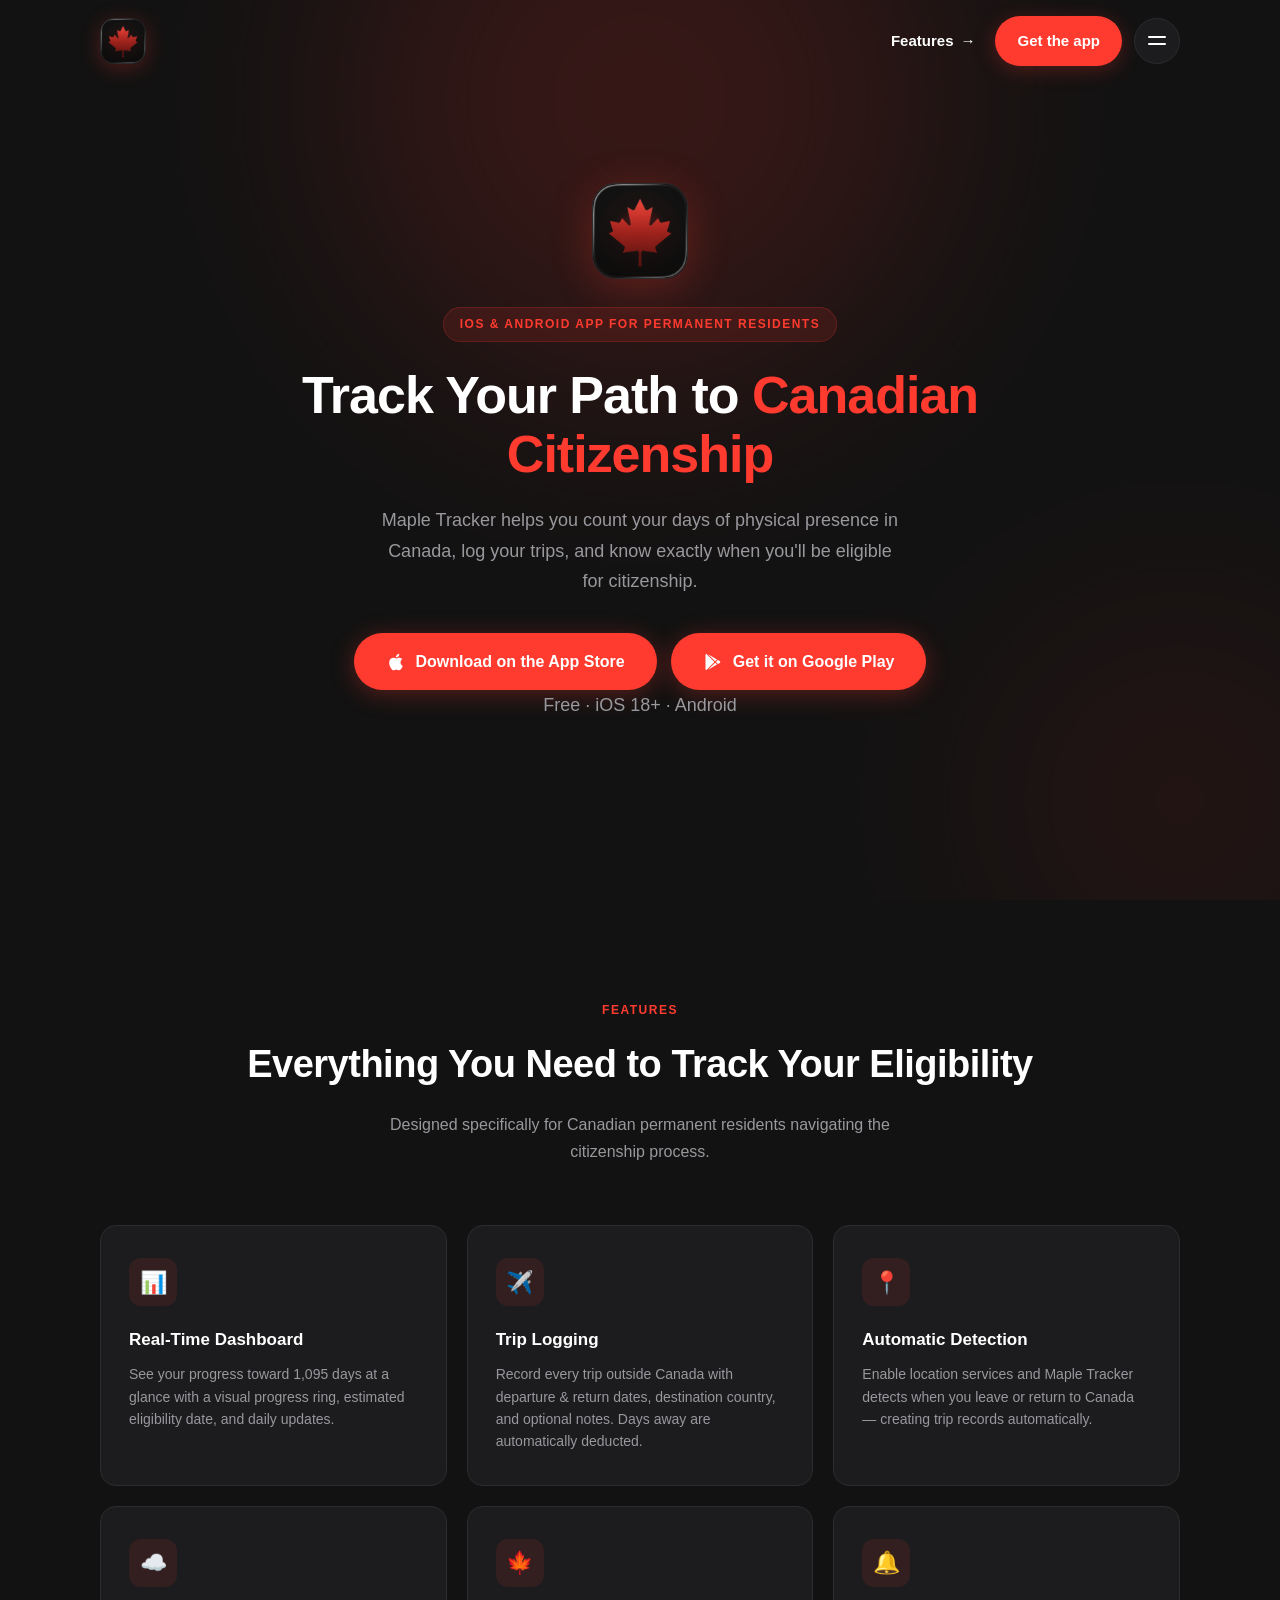
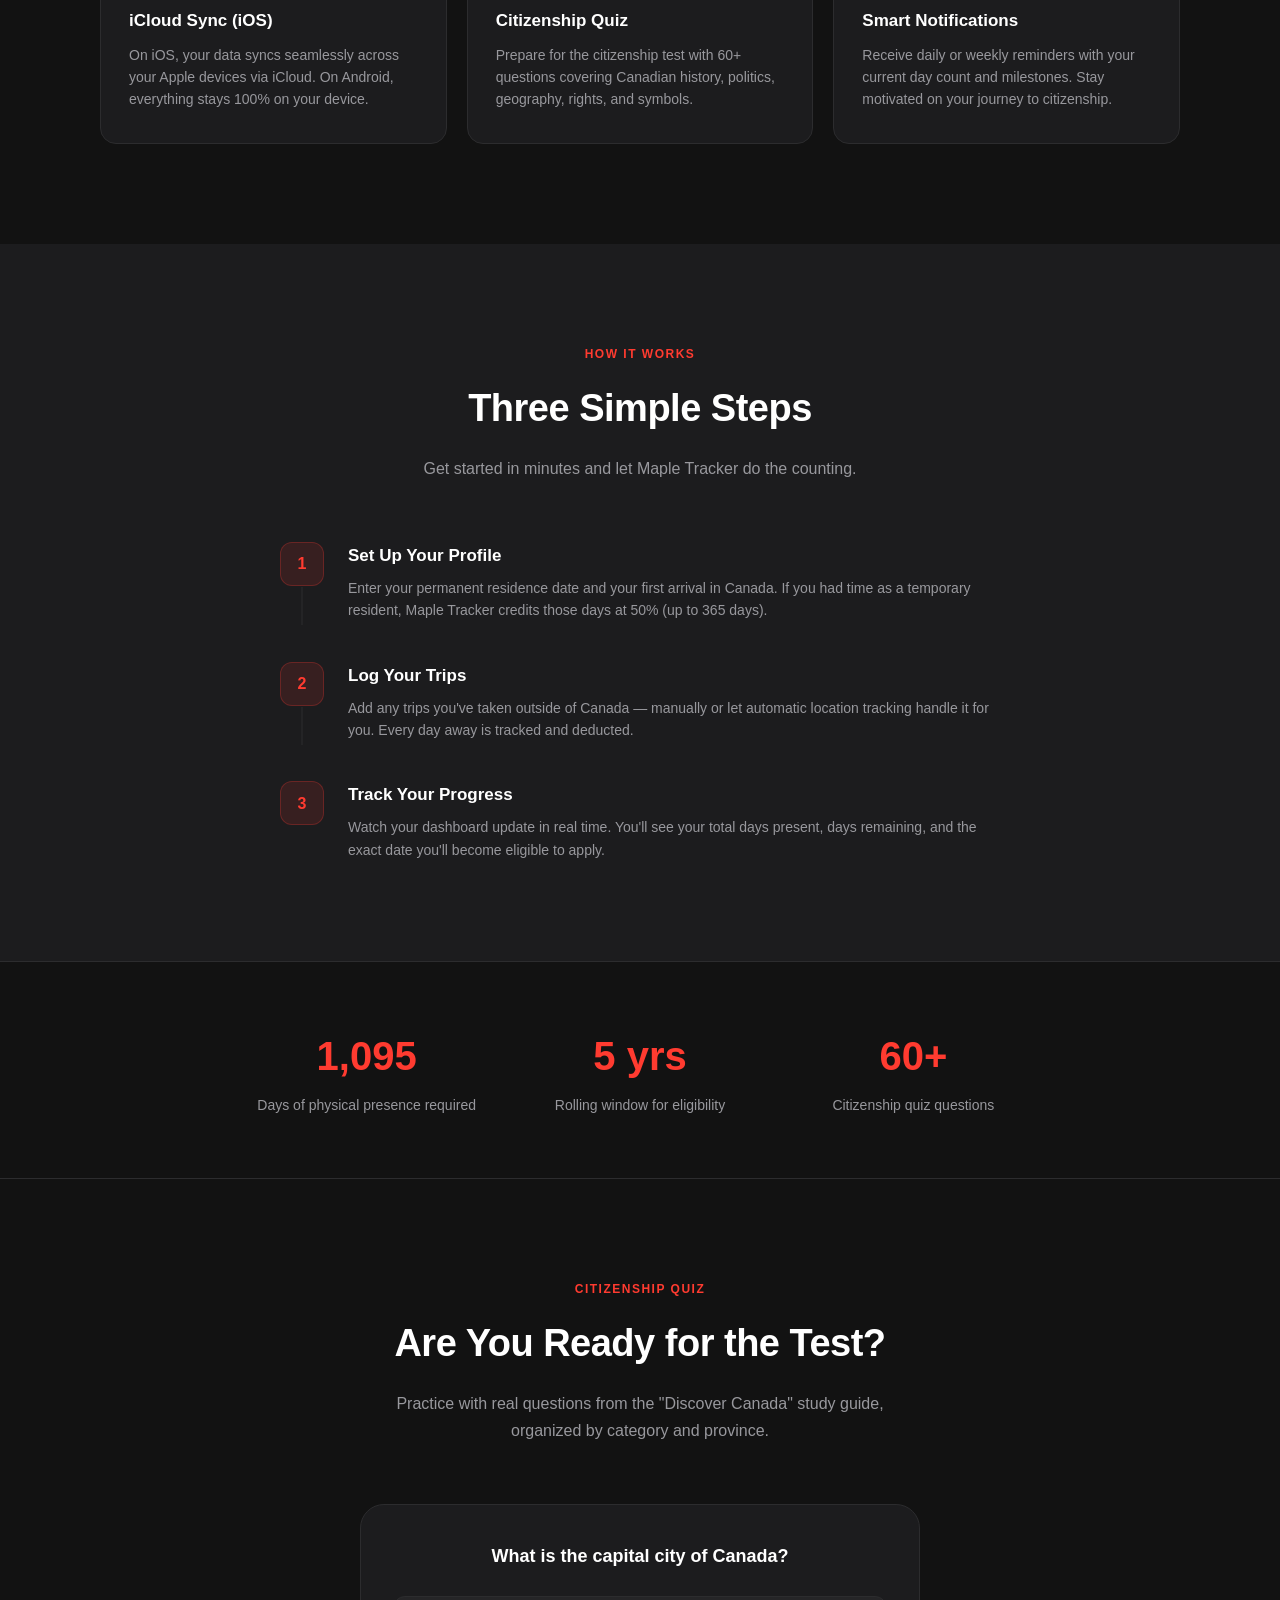
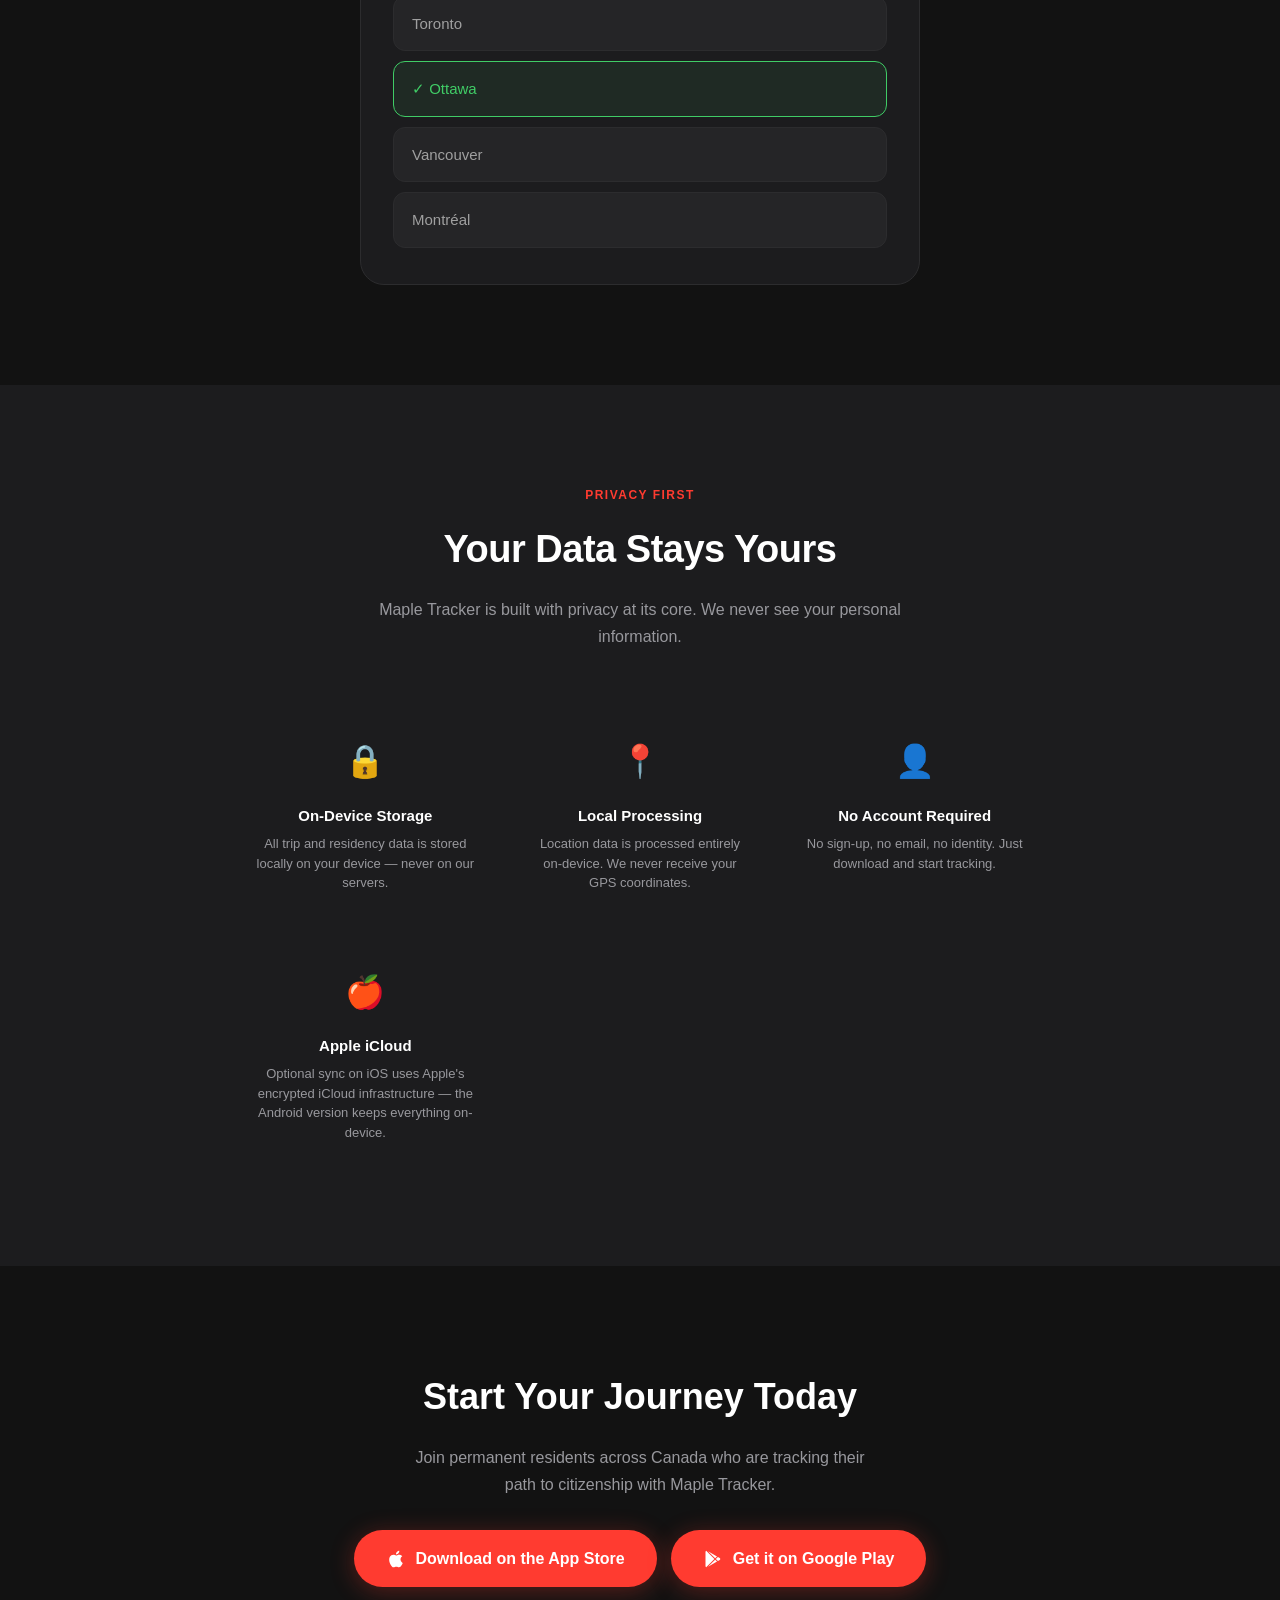
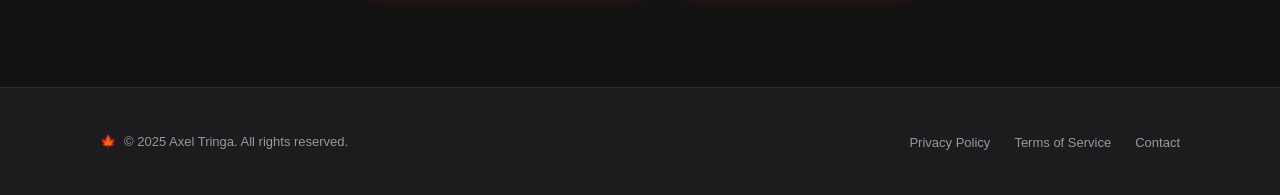
==== index.html @ ee1b305c "Use the real app icon as the site logo - app-icon.png: 512px copy of the iOS AppIcon (red gradient m" ====
<!DOCTYPE html>
<html lang="en">
<head>
    <meta charset="UTF-8">
    <meta name="viewport" content="width=device-width, initial-scale=1.0">
    <title>Maple Tracker – Track Your Path to Canadian Citizenship</title>
    <meta name="description" content="Maple Tracker helps permanent residents track their physical presence in Canada toward citizenship eligibility. Trip logging, day counting, and more. Available on iOS and Android.">
    <meta name="theme-color" content="#121212">
    <link rel="icon" type="image/png" href="app-icon.png">
    <link rel="apple-touch-icon" href="app-icon.png">
    <link rel="stylesheet" href="nav.css">
    <style>
        * { margin: 0; padding: 0; box-sizing: border-box; }

        html { scroll-behavior: smooth; }

        :root {
            --bg: #121212;
            --card: #1C1C1E;
            --border: #2C2C2E;
            --red: #FF3B30;
            --green: #40CC66;
            --text: #a0a0a0;
            --text-secondary: #98989D;
            --white: #ffffff;
            --radius-sm: 16px;
            --radius-md: 24px;
        }

        body {
            font-family: -apple-system, BlinkMacSystemFont, 'SF Pro Text', 'Helvetica Neue', sans-serif;
            background-color: var(--bg);
            color: var(--text);
            line-height: 1.7;
            overflow-x: hidden;
        }

        /* ── Hero ── */
        .hero {
            position: relative;
            min-height: 100vh;
            display: flex;
            align-items: center;
            justify-content: center;
            text-align: center;
            padding: 120px 24px 80px;
            overflow: hidden;
        }
        .hero-bg {
            position: absolute;
            inset: 0;
            z-index: 0;
        }
        .hero-bg .glow {
            position: absolute;
            border-radius: 50%;
            filter: blur(120px);
            opacity: .15;
        }
        .hero-bg .glow-1 {
            width: 600px; height: 600px;
            background: var(--red);
            top: -200px; left: 50%;
            transform: translateX(-50%);
        }
        .hero-bg .glow-2 {
            width: 400px; height: 400px;
            background: var(--red);
            bottom: -100px; right: -100px;
            opacity: .08;
        }
        .hero-content { position: relative; z-index: 1; max-width: 700px; }
        @keyframes heroIn {
            from { opacity: 0; transform: translateY(28px); }
            to { opacity: 1; transform: translateY(0); }
        }
        @keyframes heroFloat {
            0%, 100% { transform: translateY(0); }
            50% { transform: translateY(-8px); }
        }
        .hero-content > * { animation: heroIn .8s cubic-bezier(.22,1,.36,1) backwards; }
        .hero-content > :nth-child(1) { animation-delay: .05s; }
        .hero-content > :nth-child(2) { animation-delay: .15s; }
        .hero-content > :nth-child(3) { animation-delay: .25s; }
        .hero-content > :nth-child(4) { animation-delay: .35s; }
        .hero-content > :nth-child(5) { animation-delay: .45s; }
        .hero-content > :nth-child(6) { animation-delay: .55s; }
        .hero-icon { animation: heroIn .8s cubic-bezier(.22,1,.36,1) backwards, heroFloat 6s ease-in-out 1.2s infinite; }
        @media (prefers-reduced-motion: reduce) {
            .hero-content > *, .hero-icon { animation: none; }
        }
        .hero-icon {
            width: 96px;
            height: 96px;
            margin: 0 auto 28px;
            border: 1px solid var(--border);
            border-radius: var(--radius-md);
            overflow: hidden;
            box-shadow: 0 8px 40px rgba(255,59,48,.25);
        }
        .hero-icon img { width: 100%; height: 100%; display: block; }
        .hero-badge {
            display: inline-block;
            background: rgba(255,59,48,.12);
            color: var(--red);
            font-size: 12px;
            font-weight: 700;
            text-transform: uppercase;
            letter-spacing: 1.5px;
            padding: 6px 16px;
            border-radius: 99px;
            border: 1px solid rgba(255,59,48,.2);
            margin-bottom: 24px;
        }
        .hero h1 {
            color: var(--white);
            font-size: clamp(32px, 5vw, 52px);
            font-weight: 800;
            letter-spacing: -1px;
            line-height: 1.15;
            margin-bottom: 20px;
        }
        .hero h1 span { color: var(--red); }
        .hero p {
            font-size: 18px;
            color: var(--text-secondary);
            max-width: 520px;
            margin: 0 auto 36px;
            line-height: 1.7;
        }
        .hero-ctas {
            display: flex;
            gap: 14px;
            justify-content: center;
            flex-wrap: wrap;
        }
        .hero-cta {
            display: inline-flex;
            align-items: center;
            gap: 10px;
            background: var(--red);
            color: var(--white);
            font-size: 16px;
            font-weight: 600;
            padding: 15px 32px;
            border-radius: 99px;
            text-decoration: none;
            transition: transform .25s cubic-bezier(.34,1.56,.64,1), box-shadow .25s;
            box-shadow: 0 4px 24px rgba(255,59,48,.3);
        }
        .hero-cta:hover {
            transform: scale(1.05);
            box-shadow: 0 8px 32px rgba(255,59,48,.4);
        }
        .hero-cta:active { transform: scale(.95); }
        .hero-cta svg { width: 20px; height: 20px; }
        .hero-sub {
            margin-top: 14px;
            font-size: 13px;
            color: #555;
        }

        /* ── Sections ── */
        section { padding: 100px 24px; scroll-margin-top: 64px; }
        .section-header {
            text-align: center;
            margin-bottom: 60px;
        }
        .section-label {
            color: var(--red);
            font-size: 12px;
            font-weight: 700;
            text-transform: uppercase;
            letter-spacing: 1.5px;
            margin-bottom: 12px;
        }
        .section-header h2 {
            color: var(--white);
            font-size: clamp(26px, 4vw, 38px);
            font-weight: 700;
            letter-spacing: -.5px;
            margin-bottom: 14px;
        }
        .section-header p {
            color: var(--text-secondary);
            font-size: 16px;
            max-width: 540px;
            margin: 0 auto;
        }

        /* ── Features Grid ── */
        #features { background: var(--bg); }
        .features-grid {
            max-width: 1080px;
            margin: 0 auto;
            display: grid;
            grid-template-columns: repeat(auto-fit, minmax(300px, 1fr));
            gap: 20px;
        }
        .feature-card {
            background: var(--card);
            border: 1px solid var(--border);
            border-radius: var(--radius-sm);
            padding: 32px 28px;
            transition: border-color .25s, transform .25s;
        }
        .feature-card:hover {
            border-color: rgba(255,59,48,.3);
            transform: translateY(-4px);
        }
        .feature-icon {
            width: 48px; height: 48px;
            background: rgba(255,59,48,.1);
            border-radius: 12px;
            display: flex; align-items: center; justify-content: center;
            margin-bottom: 20px;
            font-size: 22px;
        }
        .feature-card h3 {
            color: var(--white);
            font-size: 17px;
            font-weight: 600;
            margin-bottom: 8px;
        }
        .feature-card p {
            font-size: 14px;
            color: var(--text-secondary);
            line-height: 1.6;
        }

        /* ── How It Works ── */
        #how-it-works { background: var(--card); }
        .steps {
            max-width: 720px;
            margin: 0 auto;
            display: flex;
            flex-direction: column;
            gap: 0;
        }
        .step {
            display: flex;
            gap: 24px;
            align-items: flex-start;
            position: relative;
            padding-bottom: 40px;
        }
        .step:last-child { padding-bottom: 0; }
        .step-num {
            flex-shrink: 0;
            width: 44px; height: 44px;
            background: rgba(255,59,48,.12);
            border: 1px solid rgba(255,59,48,.25);
            border-radius: 12px;
            display: flex;
            align-items: center;
            justify-content: center;
            color: var(--red);
            font-weight: 700;
            font-size: 16px;
            position: relative;
            z-index: 1;
        }
        .step:not(:last-child) .step-num::after {
            content: '';
            position: absolute;
            top: 44px;
            left: 50%;
            width: 1px;
            height: calc(100% + 40px - 44px);
            background: var(--border);
            transform: translateX(-50%);
        }
        .step-content h3 {
            color: var(--white);
            font-size: 17px;
            font-weight: 600;
            margin-bottom: 6px;
        }
        .step-content p {
            font-size: 14px;
            color: var(--text-secondary);
            line-height: 1.6;
        }

        /* ── Stats ── */
        #stats {
            background: var(--bg);
            border-top: 1px solid var(--border);
            border-bottom: 1px solid var(--border);
            padding: 60px 24px;
        }
        .stats-grid {
            max-width: 800px;
            margin: 0 auto;
            display: grid;
            grid-template-columns: repeat(3, 1fr);
            gap: 20px;
            text-align: center;
        }
        .stat-item h3 {
            color: var(--red);
            font-size: clamp(28px, 4vw, 40px);
            font-weight: 800;
            margin-bottom: 4px;
        }
        .stat-item p {
            font-size: 14px;
            color: var(--text-secondary);
        }

        /* ── Quiz Section ── */
        #quiz { background: var(--bg); }
        .quiz-preview {
            max-width: 560px;
            margin: 0 auto;
            background: var(--card);
            border: 1px solid var(--border);
            border-radius: var(--radius-md);
            padding: 36px 32px;
        }
        .quiz-question {
            color: var(--white);
            font-size: 18px;
            font-weight: 600;
            margin-bottom: 24px;
            text-align: center;
        }
        .quiz-options {
            display: flex;
            flex-direction: column;
            gap: 10px;
        }
        .quiz-option {
            background: rgba(255,255,255,.04);
            border: 1px solid var(--border);
            border-radius: 12px;
            padding: 14px 18px;
            color: var(--text);
            font-size: 15px;
            cursor: default;
            transition: border-color .2s;
        }
        .quiz-option.correct {
            border-color: var(--green);
            background: rgba(64,204,102,.08);
            color: var(--green);
        }

        /* ── Privacy Banner ── */
        #privacy {
            background: var(--card);
        }
        .privacy-grid {
            max-width: 800px;
            margin: 0 auto;
            display: grid;
            grid-template-columns: repeat(auto-fit, minmax(220px, 1fr));
            gap: 24px;
        }
        .privacy-item {
            text-align: center;
            padding: 24px 16px;
        }
        .privacy-item .icon {
            font-size: 32px;
            margin-bottom: 14px;
        }
        .privacy-item h3 {
            color: var(--white);
            font-size: 15px;
            font-weight: 600;
            margin-bottom: 6px;
        }
        .privacy-item p {
            font-size: 13px;
            color: var(--text-secondary);
            line-height: 1.5;
        }

        /* ── CTA ── */
        #cta {
            background: var(--bg);
            text-align: center;
            padding: 100px 24px;
        }
        #cta h2 {
            color: var(--white);
            font-size: clamp(26px, 4vw, 36px);
            font-weight: 700;
            margin-bottom: 16px;
        }
        #cta p {
            color: var(--text-secondary);
            font-size: 16px;
            margin-bottom: 32px;
            max-width: 460px;
            margin-left: auto;
            margin-right: auto;
        }

        /* ── Footer ── */
        .footer {
            background: var(--card);
            border-top: 1px solid var(--border);
            padding: 40px 24px;
        }
        .footer-inner {
            max-width: 1080px;
            margin: 0 auto;
            display: flex;
            align-items: center;
            justify-content: space-between;
            flex-wrap: wrap;
            gap: 16px;
        }
        .footer-brand {
            display: flex;
            align-items: center;
            gap: 8px;
            color: var(--text-secondary);
            font-size: 13px;
        }
        .footer-brand .maple { color: var(--red); }
        .footer-links {
            display: flex;
            gap: 24px;
            list-style: none;
        }
        .footer-links a {
            color: var(--text-secondary);
            text-decoration: none;
            font-size: 13px;
            transition: color .2s;
        }
        .footer-links a:hover { color: var(--white); }

        /* ── Scroll-reveal stagger ── */
        .features-grid .reveal:nth-child(2), .steps .reveal:nth-child(2),
        .stats-grid .reveal:nth-child(2), .privacy-grid .reveal:nth-child(2) { --d: .08s; }
        .features-grid .reveal:nth-child(3), .steps .reveal:nth-child(3),
        .stats-grid .reveal:nth-child(3), .privacy-grid .reveal:nth-child(3) { --d: .16s; }
        .features-grid .reveal:nth-child(4), .privacy-grid .reveal:nth-child(4) { --d: .24s; }
        .features-grid .reveal:nth-child(5) { --d: .32s; }
        .features-grid .reveal:nth-child(6) { --d: .4s; }

        /* ── Responsive ── */
        @media (max-width: 640px) {
            .features-grid { grid-template-columns: 1fr; }
            .stats-grid { grid-template-columns: 1fr; gap: 32px; }
            .hero { padding: 100px 20px 60px; }
            section { padding: 64px 20px; }
            .footer-inner {
                flex-direction: column;
                text-align: center;
            }
        }
    </style>
</head>
<body>

<!-- Nav -->
<nav class="site-nav">
    <div class="nav-inner">
        <a href="#" class="nav-logo" aria-label="Maple Tracker — Home">
            <img src="app-icon.png" alt="">
        </a>
        <div class="nav-actions">
            <a href="#features" class="nav-textlink">Features <span class="arrow">→</span></a>
            <a href="#cta" class="nav-pill">Get the app</a>
            <button class="nav-burger" type="button" aria-label="Open menu" aria-expanded="false">
                <span></span>
                <span></span>
            </button>
        </div>
    </div>
</nav>

<!-- Full-screen menu -->
<div class="menu-overlay">
    <div class="menu-inner">
        <nav class="menu-links" aria-label="Site menu">
            <a href="#features" style="--i: 0">Features</a>
            <a href="#how-it-works" style="--i: 1">How It Works</a>
            <a href="#quiz" style="--i: 2">Quiz</a>
            <a href="#privacy" style="--i: 3">Privacy</a>
            <a href="privacy-policy.html" style="--i: 4">Privacy Policy</a>
            <a href="terms-of-service.html" style="--i: 5">Terms of Service</a>
        </nav>
        <div class="menu-stores">
            <a href="https://apps.apple.com/ca/app/maple-countdown/id6758927692" class="store-pill primary">
                <svg viewBox="0 0 24 24" fill="currentColor"><path d="M18.71 19.5c-.83 1.24-1.71 2.45-3.05 2.47-1.34.03-1.77-.79-3.29-.79-1.53 0-2 .77-3.27.82-1.31.05-2.3-1.32-3.14-2.53C4.25 17 2.94 12.45 4.7 9.39c.87-1.52 2.43-2.48 4.12-2.51 1.28-.02 2.5.87 3.29.87.78 0 2.26-1.07 3.8-.91.65.03 2.47.26 3.64 1.98-.09.06-2.17 1.28-2.15 3.81.03 3.02 2.65 4.03 2.68 4.04-.03.07-.42 1.44-1.38 2.83M13 3.5c.73-.83 1.94-1.46 2.94-1.5.13 1.17-.34 2.35-1.04 3.19-.69.85-1.83 1.51-2.95 1.42-.15-1.15.41-2.35 1.05-3.11z"/></svg>
                App Store
            </a>
            <a href="https://play.google.com/store/apps/details?id=com.axeltringa.mapletracker" class="store-pill ghost">
                <svg viewBox="0 0 24 24" fill="currentColor"><path d="M3,20.5V3.5C3,2.91 3.34,2.39 3.84,2.15L13.69,12L3.84,21.85C3.34,21.6 3,21.09 3,20.5M16.81,15.12L6.05,21.34L14.54,12.85L16.81,15.12M20.16,10.81C20.5,11.08 20.75,11.5 20.75,12C20.75,12.5 20.53,12.9 20.18,13.18L17.89,14.5L15.39,12L17.89,9.5L20.16,10.81M6.05,2.66L16.81,8.88L14.54,11.15L6.05,2.66Z"/></svg>
                Google Play
            </a>
        </div>
    </div>
</div>

<!-- Hero -->
<section class="hero">
    <div class="hero-bg">
        <div class="glow glow-1"></div>
        <div class="glow glow-2"></div>
    </div>
    <div class="hero-content">
        <div class="hero-icon">
            <img src="app-icon.png" alt="Maple Tracker app icon">
        </div>
        <div class="hero-badge">iOS &amp; Android App for Permanent Residents</div>
        <h1>Track Your Path to <span>Canadian Citizenship</span></h1>
        <p>Maple Tracker helps you count your days of physical presence in Canada, log your trips, and know exactly when you'll be eligible for citizenship.</p>
        <div class="hero-ctas">
            <a href="https://apps.apple.com/ca/app/maple-countdown/id6758927692" class="hero-cta">
                <svg viewBox="0 0 24 24" fill="currentColor"><path d="M18.71 19.5c-.83 1.24-1.71 2.45-3.05 2.47-1.34.03-1.77-.79-3.29-.79-1.53 0-2 .77-3.27.82-1.31.05-2.3-1.32-3.14-2.53C4.25 17 2.94 12.45 4.7 9.39c.87-1.52 2.43-2.48 4.12-2.51 1.28-.02 2.5.87 3.29.87.78 0 2.26-1.07 3.8-.91.65.03 2.47.26 3.64 1.98-.09.06-2.17 1.28-2.15 3.81.03 3.02 2.65 4.03 2.68 4.04-.03.07-.42 1.44-1.38 2.83M13 3.5c.73-.83 1.94-1.46 2.94-1.5.13 1.17-.34 2.35-1.04 3.19-.69.85-1.83 1.51-2.95 1.42-.15-1.15.41-2.35 1.05-3.11z"/></svg>
                Download on the App Store
            </a>
            <a href="https://play.google.com/store/apps/details?id=com.axeltringa.mapletracker" class="hero-cta">
                <svg viewBox="0 0 24 24" fill="currentColor"><path d="M3,20.5V3.5C3,2.91 3.34,2.39 3.84,2.15L13.69,12L3.84,21.85C3.34,21.6 3,21.09 3,20.5M16.81,15.12L6.05,21.34L14.54,12.85L16.81,15.12M20.16,10.81C20.5,11.08 20.75,11.5 20.75,12C20.75,12.5 20.53,12.9 20.18,13.18L17.89,14.5L15.39,12L17.89,9.5L20.16,10.81M6.05,2.66L16.81,8.88L14.54,11.15L6.05,2.66Z"/></svg>
                Get it on Google Play
            </a>
        </div>
        <p class="hero-sub">Free · iOS 18+ · Android</p>
    </div>
</section>

<!-- Features -->
<section id="features">
    <div class="section-header reveal">
        <div class="section-label">Features</div>
        <h2>Everything You Need to Track Your Eligibility</h2>
        <p>Designed specifically for Canadian permanent residents navigating the citizenship process.</p>
    </div>
    <div class="features-grid">
        <div class="feature-card reveal">
            <div class="feature-icon">📊</div>
            <h3>Real-Time Dashboard</h3>
            <p>See your progress toward 1,095 days at a glance with a visual progress ring, estimated eligibility date, and daily updates.</p>
        </div>
        <div class="feature-card reveal">
            <div class="feature-icon">✈️</div>
            <h3>Trip Logging</h3>
            <p>Record every trip outside Canada with departure & return dates, destination country, and optional notes. Days away are automatically deducted.</p>
        </div>
        <div class="feature-card reveal">
            <div class="feature-icon">📍</div>
            <h3>Automatic Detection</h3>
            <p>Enable location services and Maple Tracker detects when you leave or return to Canada — creating trip records automatically.</p>
        </div>
        <div class="feature-card reveal">
            <div class="feature-icon">☁️</div>
            <h3>iCloud Sync (iOS)</h3>
            <p>On iOS, your data syncs seamlessly across your Apple devices via iCloud. On Android, everything stays 100% on your device.</p>
        </div>
        <div class="feature-card reveal">
            <div class="feature-icon">🍁</div>
            <h3>Citizenship Quiz</h3>
            <p>Prepare for the citizenship test with 60+ questions covering Canadian history, politics, geography, rights, and symbols.</p>
        </div>
        <div class="feature-card reveal">
            <div class="feature-icon">🔔</div>
            <h3>Smart Notifications</h3>
            <p>Receive daily or weekly reminders with your current day count and milestones. Stay motivated on your journey to citizenship.</p>
        </div>
    </div>
</section>

<!-- How It Works -->
<section id="how-it-works">
    <div class="section-header reveal">
        <div class="section-label">How It Works</div>
        <h2>Three Simple Steps</h2>
        <p>Get started in minutes and let Maple Tracker do the counting.</p>
    </div>
    <div class="steps">
        <div class="step reveal">
            <div class="step-num">1</div>
            <div class="step-content">
                <h3>Set Up Your Profile</h3>
                <p>Enter your permanent residence date and your first arrival in Canada. If you had time as a temporary resident, Maple Tracker credits those days at 50% (up to 365 days).</p>
            </div>
        </div>
        <div class="step reveal">
            <div class="step-num">2</div>
            <div class="step-content">
                <h3>Log Your Trips</h3>
                <p>Add any trips you've taken outside of Canada — manually or let automatic location tracking handle it for you. Every day away is tracked and deducted.</p>
            </div>
        </div>
        <div class="step reveal">
            <div class="step-num">3</div>
            <div class="step-content">
                <h3>Track Your Progress</h3>
                <p>Watch your dashboard update in real time. You'll see your total days present, days remaining, and the exact date you'll become eligible to apply.</p>
            </div>
        </div>
    </div>
</section>

<!-- Stats -->
<section id="stats">
    <div class="stats-grid">
        <div class="stat-item reveal">
            <h3>1,095</h3>
            <p>Days of physical presence required</p>
        </div>
        <div class="stat-item reveal">
            <h3>5 yrs</h3>
            <p>Rolling window for eligibility</p>
        </div>
        <div class="stat-item reveal">
            <h3>60+</h3>
            <p>Citizenship quiz questions</p>
        </div>
    </div>
</section>

<!-- Quiz Preview -->
<section id="quiz">
    <div class="section-header reveal">
        <div class="section-label">Citizenship Quiz</div>
        <h2>Are You Ready for the Test?</h2>
        <p>Practice with real questions from the "Discover Canada" study guide, organized by category and province.</p>
    </div>
    <div class="quiz-preview reveal">
        <div class="quiz-question">What is the capital city of Canada?</div>
        <div class="quiz-options">
            <div class="quiz-option">Toronto</div>
            <div class="quiz-option correct">✓ Ottawa</div>
            <div class="quiz-option">Vancouver</div>
            <div class="quiz-option">Montréal</div>
        </div>
    </div>
</section>

<!-- Privacy -->
<section id="privacy">
    <div class="section-header reveal">
        <div class="section-label">Privacy First</div>
        <h2>Your Data Stays Yours</h2>
        <p>Maple Tracker is built with privacy at its core. We never see your personal information.</p>
    </div>
    <div class="privacy-grid">
        <div class="privacy-item reveal">
            <div class="icon">🔒</div>
            <h3>On-Device Storage</h3>
            <p>All trip and residency data is stored locally on your device — never on our servers.</p>
        </div>
        <div class="privacy-item reveal">
            <div class="icon">📍</div>
            <h3>Local Processing</h3>
            <p>Location data is processed entirely on-device. We never receive your GPS coordinates.</p>
        </div>
        <div class="privacy-item reveal">
            <div class="icon">👤</div>
            <h3>No Account Required</h3>
            <p>No sign-up, no email, no identity. Just download and start tracking.</p>
        </div>
        <div class="privacy-item reveal">
            <div class="icon">🍎</div>
            <h3>Apple iCloud</h3>
            <p>Optional sync on iOS uses Apple's encrypted iCloud infrastructure — the Android version keeps everything on-device.</p>
        </div>
    </div>
</section>

<!-- CTA -->
<section id="cta">
    <h2 class="reveal">Start Your Journey Today</h2>
    <p class="reveal" style="--d: .08s">Join permanent residents across Canada who are tracking their path to citizenship with Maple Tracker.</p>
    <div class="hero-ctas reveal" style="--d: .16s">
        <a href="https://apps.apple.com/ca/app/maple-countdown/id6758927692" class="hero-cta">
            <svg viewBox="0 0 24 24" fill="currentColor" width="20" height="20"><path d="M18.71 19.5c-.83 1.24-1.71 2.45-3.05 2.47-1.34.03-1.77-.79-3.29-.79-1.53 0-2 .77-3.27.82-1.31.05-2.3-1.32-3.14-2.53C4.25 17 2.94 12.45 4.7 9.39c.87-1.52 2.43-2.48 4.12-2.51 1.28-.02 2.5.87 3.29.87.78 0 2.26-1.07 3.8-.91.65.03 2.47.26 3.64 1.98-.09.06-2.17 1.28-2.15 3.81.03 3.02 2.65 4.03 2.68 4.04-.03.07-.42 1.44-1.38 2.83M13 3.5c.73-.83 1.94-1.46 2.94-1.5.13 1.17-.34 2.35-1.04 3.19-.69.85-1.83 1.51-2.95 1.42-.15-1.15.41-2.35 1.05-3.11z"/></svg>
            Download on the App Store
        </a>
        <a href="https://play.google.com/store/apps/details?id=com.axeltringa.mapletracker" class="hero-cta">
            <svg viewBox="0 0 24 24" fill="currentColor" width="20" height="20"><path d="M3,20.5V3.5C3,2.91 3.34,2.39 3.84,2.15L13.69,12L3.84,21.85C3.34,21.6 3,21.09 3,20.5M16.81,15.12L6.05,21.34L14.54,12.85L16.81,15.12M20.16,10.81C20.5,11.08 20.75,11.5 20.75,12C20.75,12.5 20.53,12.9 20.18,13.18L17.89,14.5L15.39,12L17.89,9.5L20.16,10.81M6.05,2.66L16.81,8.88L14.54,11.15L6.05,2.66Z"/></svg>
            Get it on Google Play
        </a>
    </div>
</section>

<!-- Footer -->
<footer class="footer">
    <div class="footer-inner">
        <div class="footer-brand">
            <span class="maple">🍁</span> © 2025 Axel Tringa. All rights reserved.
        </div>
        <ul class="footer-links">
            <li><a href="privacy-policy.html">Privacy Policy</a></li>
            <li><a href="terms-of-service.html">Terms of Service</a></li>
            <li><a href="mailto:me@axeltringa.ca">Contact</a></li>
        </ul>
    </div>
</footer>

<script src="nav.js"></script>
</body>
</html>
---- nav.css ----
/* ── Cash App-style navigation, Maple Tracker theme ── */

.site-nav {
    position: fixed;
    top: 0; left: 0; right: 0;
    z-index: 1000;
    padding: 16px 24px;
    background: transparent;
    border-bottom: 1px solid transparent;
    transition: background .35s ease, padding .35s ease, border-color .35s ease;
}
.site-nav.scrolled {
    background: rgba(18,18,18,.82);
    -webkit-backdrop-filter: blur(20px);
    backdrop-filter: blur(20px);
    border-bottom-color: #2C2C2E;
    padding: 10px 24px;
}
body.menu-open .site-nav {
    background: transparent;
    border-bottom-color: transparent;
    -webkit-backdrop-filter: none;
    backdrop-filter: none;
}
.site-nav .nav-inner {
    max-width: 1080px;
    margin: 0 auto;
    display: flex;
    align-items: center;
    justify-content: space-between;
}

/* Logo: the actual app icon (rounded, subtle border to lift it off the page) */
.nav-logo {
    width: 46px; height: 46px;
    flex-shrink: 0;
    border-radius: 14px;
    overflow: hidden;
    border: 1px solid #2C2C2E;
    display: flex;
    align-items: center;
    justify-content: center;
    text-decoration: none;
    box-shadow: 0 4px 20px rgba(255,59,48,.25);
    transition: transform .25s cubic-bezier(.34,1.56,.64,1), box-shadow .25s;
}
.nav-logo:hover { transform: scale(1.07) rotate(-4deg); box-shadow: 0 6px 28px rgba(255,59,48,.4); }
.nav-logo:active { transform: scale(.93); }
.nav-logo img { width: 100%; height: 100%; display: block; }

.nav-actions {
    display: flex;
    align-items: center;
    gap: 12px;
}

/* Text link with sliding arrow (cash.app "Sign up →") */
.nav-textlink {
    display: inline-flex;
    align-items: center;
    gap: 7px;
    color: #ffffff;
    text-decoration: none;
    font-size: 15px;
    font-weight: 600;
    margin-right: 8px;
}
.nav-textlink .arrow { transition: transform .25s ease; }
.nav-textlink:hover .arrow { transform: translateX(4px); }

/* Pill button (cash.app "Log in") */
.nav-pill {
    display: inline-flex;
    align-items: center;
    gap: 8px;
    background: #FF3B30;
    color: #ffffff;
    font-size: 15px;
    font-weight: 700;
    padding: 12px 22px;
    border-radius: 99px;
    text-decoration: none;
    box-shadow: 0 4px 20px rgba(255,59,48,.25);
    transition: transform .25s cubic-bezier(.34,1.56,.64,1), box-shadow .25s;
}
.nav-pill:hover { transform: scale(1.05); box-shadow: 0 6px 28px rgba(255,59,48,.4); }
.nav-pill:active { transform: scale(.95); }

/* Round burger button */
.nav-burger {
    width: 46px; height: 46px;
    flex-shrink: 0;
    border-radius: 50%;
    background: #1C1C1E;
    border: 1px solid #2C2C2E;
    cursor: pointer;
    display: flex;
    flex-direction: column;
    align-items: center;
    justify-content: center;
    gap: 5px;
    padding: 0;
    transition: transform .25s cubic-bezier(.34,1.56,.64,1), background .25s;
}
.nav-burger:hover { transform: scale(1.07); background: #2C2C2E; }
.nav-burger:active { transform: scale(.93); }
.nav-burger span {
    display: block;
    width: 18px; height: 2px;
    background: #ffffff;
    border-radius: 2px;
    transition: transform .3s ease;
}
body.menu-open .nav-burger span:first-child { transform: translateY(3.5px) rotate(45deg); }
body.menu-open .nav-burger span:last-child { transform: translateY(-3.5px) rotate(-45deg); }

/* ── Full-screen menu overlay ── */
.menu-overlay {
    position: fixed;
    inset: 0;
    z-index: 999;
    background: #121212;
    opacity: 0;
    visibility: hidden;
    transition: opacity .4s ease, visibility 0s linear .4s;
    display: flex;
    flex-direction: column;
    justify-content: center;
    padding: 110px 24px 56px;
    overflow-y: auto;
}
.menu-overlay::before {
    content: '';
    position: fixed;
    width: 640px; height: 640px;
    border-radius: 50%;
    background: #FF3B30;
    filter: blur(160px);
    opacity: .10;
    top: -220px; left: 50%;
    transform: translateX(-50%);
    pointer-events: none;
}
body.menu-open { overflow: hidden; }
body.menu-open .menu-overlay {
    opacity: 1;
    visibility: visible;
    transition: opacity .4s ease;
}

.menu-inner {
    max-width: 1080px;
    margin: 0 auto;
    width: 100%;
}
.menu-links {
    display: flex;
    flex-direction: column;
    gap: 6px;
}
.menu-links a {
    color: #ffffff;
    text-decoration: none;
    font-size: clamp(38px, 7vw, 64px);
    font-weight: 800;
    letter-spacing: -1.5px;
    line-height: 1.18;
    width: fit-content;
    padding-left: 0;
    opacity: 0;
    transform: translateY(28px);
    transition:
        color .2s ease,
        padding-left .25s ease,
        opacity .5s ease,
        transform .5s cubic-bezier(.22,1,.36,1);
}
.menu-links a:hover { color: #FF3B30; padding-left: 14px; }
body.menu-open .menu-links a {
    opacity: 1;
    transform: translateY(0);
    transition-delay: 0s, 0s, calc(80ms + var(--i, 0) * 55ms), calc(80ms + var(--i, 0) * 55ms);
}

.menu-stores {
    display: flex;
    gap: 12px;
    flex-wrap: wrap;
    margin-top: 44px;
    opacity: 0;
    transform: translateY(28px);
    transition: opacity .5s ease, transform .5s cubic-bezier(.22,1,.36,1);
}
body.menu-open .menu-stores {
    opacity: 1;
    transform: translateY(0);
    transition-delay: 420ms;
}
.menu-stores .store-pill {
    display: inline-flex;
    align-items: center;
    gap: 8px;
    font-size: 15px;
    font-weight: 700;
    padding: 13px 24px;
    border-radius: 99px;
    text-decoration: none;
    transition: transform .25s cubic-bezier(.34,1.56,.64,1), box-shadow .25s, background .25s;
}
.menu-stores .store-pill:hover { transform: scale(1.05); }
.menu-stores .store-pill:active { transform: scale(.95); }
.menu-stores .store-pill svg { width: 18px; height: 18px; }
.menu-stores .store-pill.primary {
    background: #FF3B30;
    color: #ffffff;
    box-shadow: 0 4px 20px rgba(255,59,48,.25);
}
.menu-stores .store-pill.primary:hover { box-shadow: 0 6px 28px rgba(255,59,48,.4); }
.menu-stores .store-pill.ghost {
    background: #1C1C1E;
    color: #ffffff;
    border: 1px solid #2C2C2E;
}
.menu-stores .store-pill.ghost:hover { background: #2C2C2E; }

/* ── Scroll-reveal helper ──
   Scoped to html.js (set by nav.js) so content stays visible if JS fails. */
html.js .reveal {
    opacity: 0;
    transform: translateY(28px);
    transition: opacity .7s ease, transform .7s cubic-bezier(.22,1,.36,1);
    transition-delay: var(--d, 0s);
}
html.js .reveal.visible {
    opacity: 1;
    transform: none;
}

@media (max-width: 640px) {
    .nav-textlink { display: none; }
    .site-nav { padding: 12px 16px; }
    .site-nav.scrolled { padding: 8px 16px; }
}

@media (prefers-reduced-motion: reduce) {
    .site-nav, .nav-logo, .nav-pill, .nav-burger, .nav-burger span,
    .menu-overlay, .menu-links a, .menu-stores, .menu-stores .store-pill,
    html.js .reveal {
        transition: none !important;
        opacity: 1;
        transform: none;
    }
    body.menu-open .menu-links a, body.menu-open .menu-stores { transition-delay: 0s; }
}
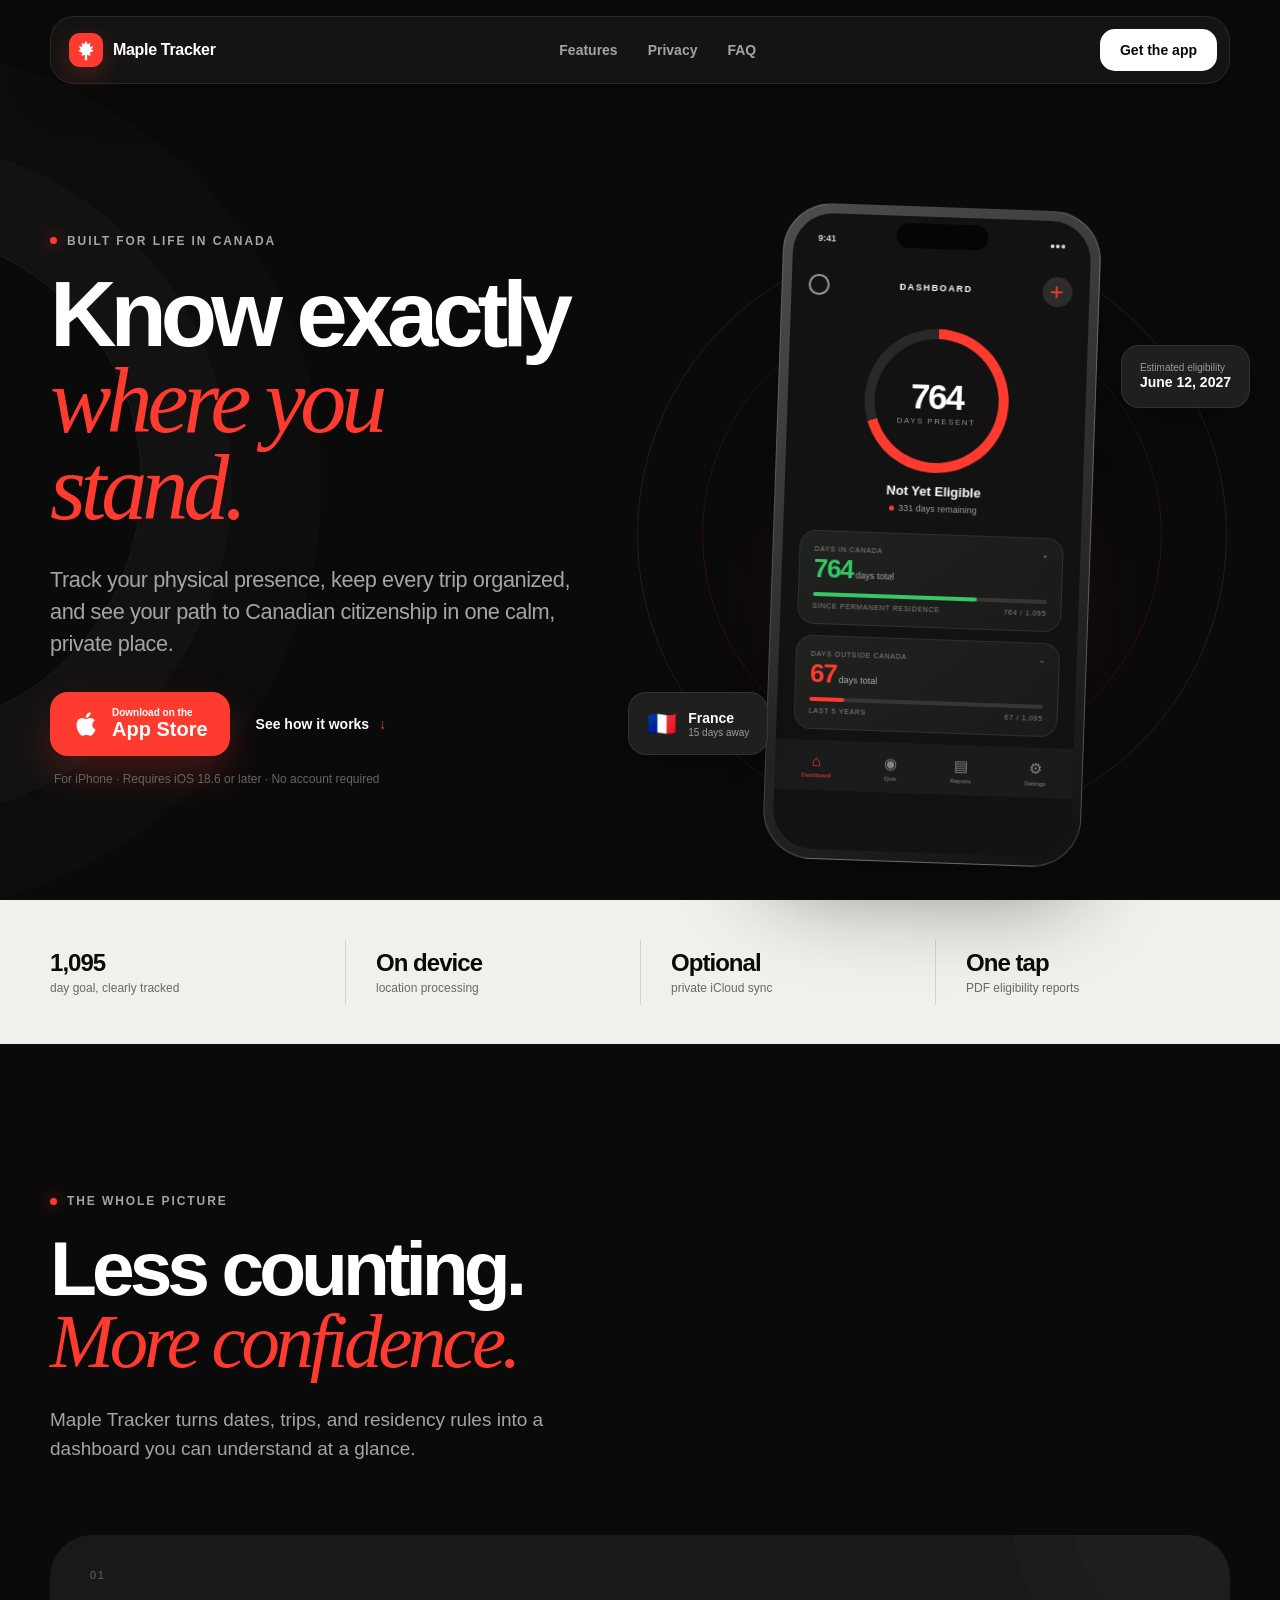
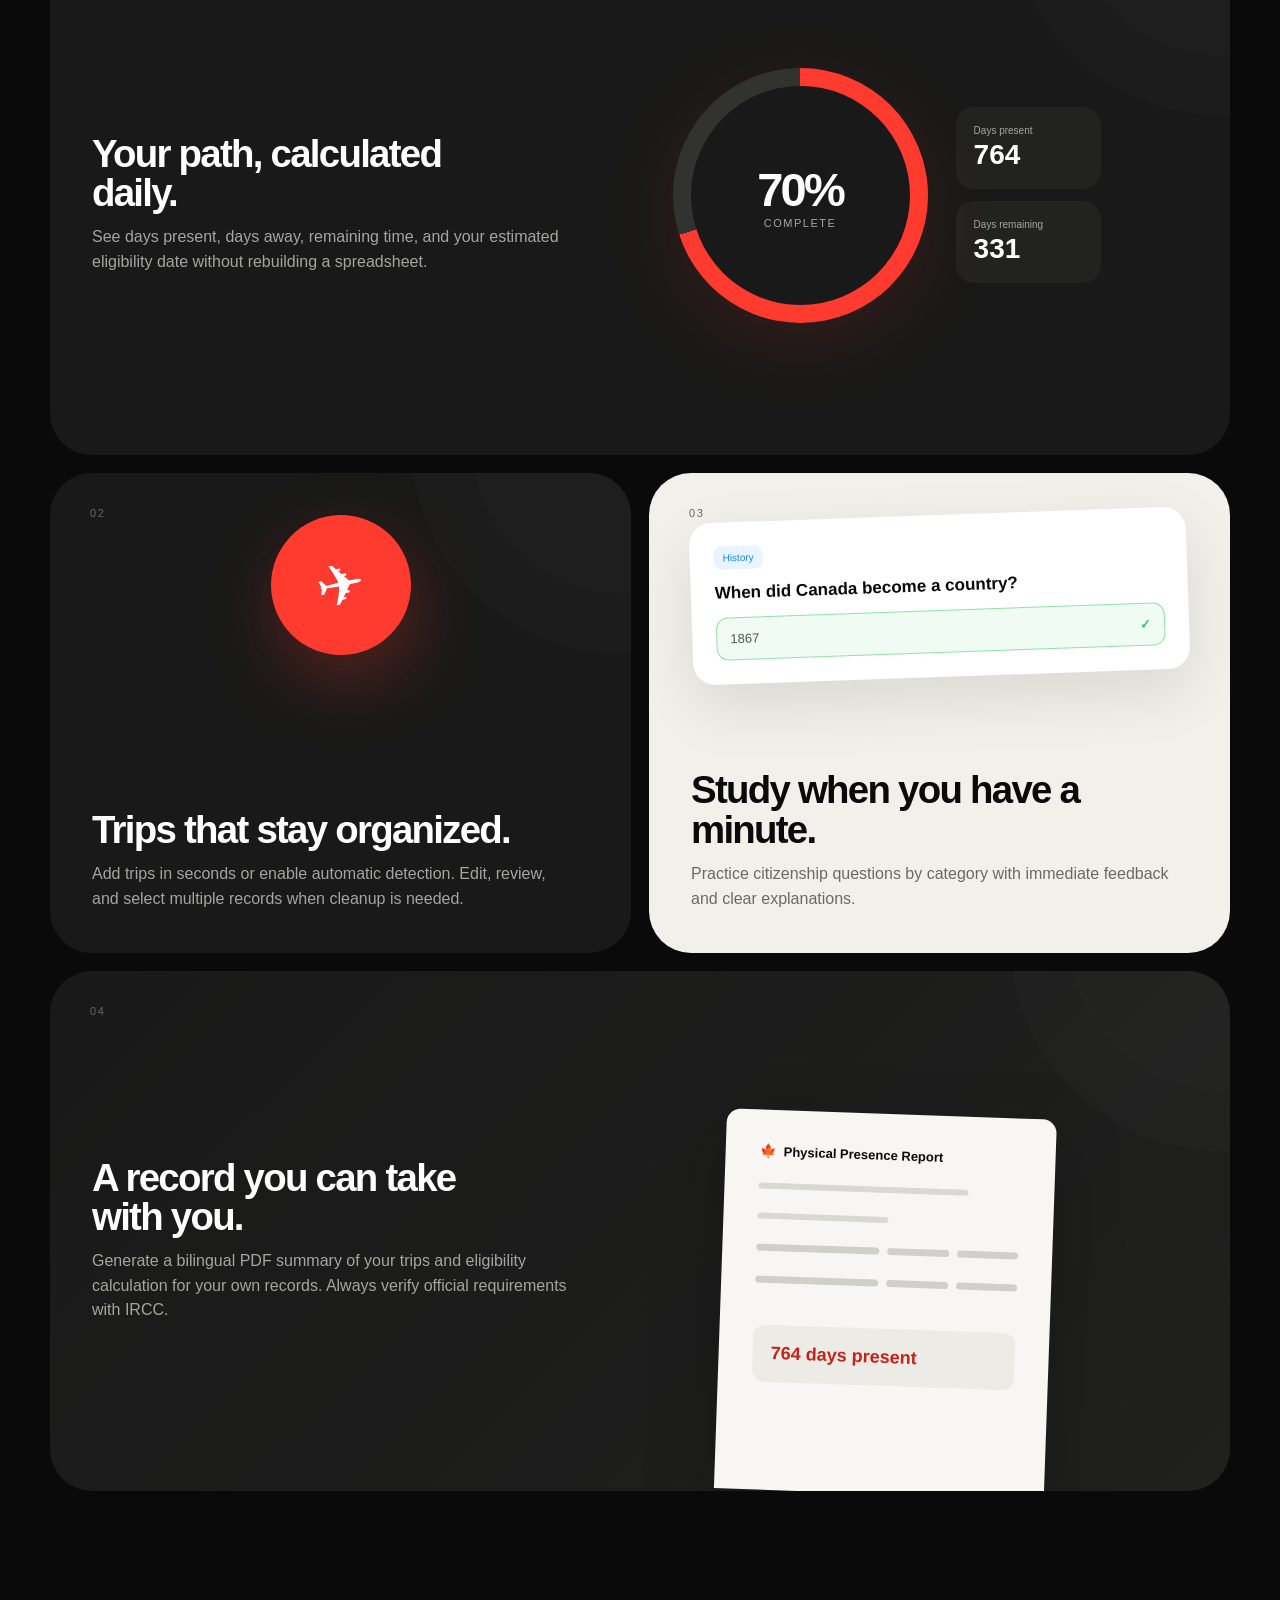
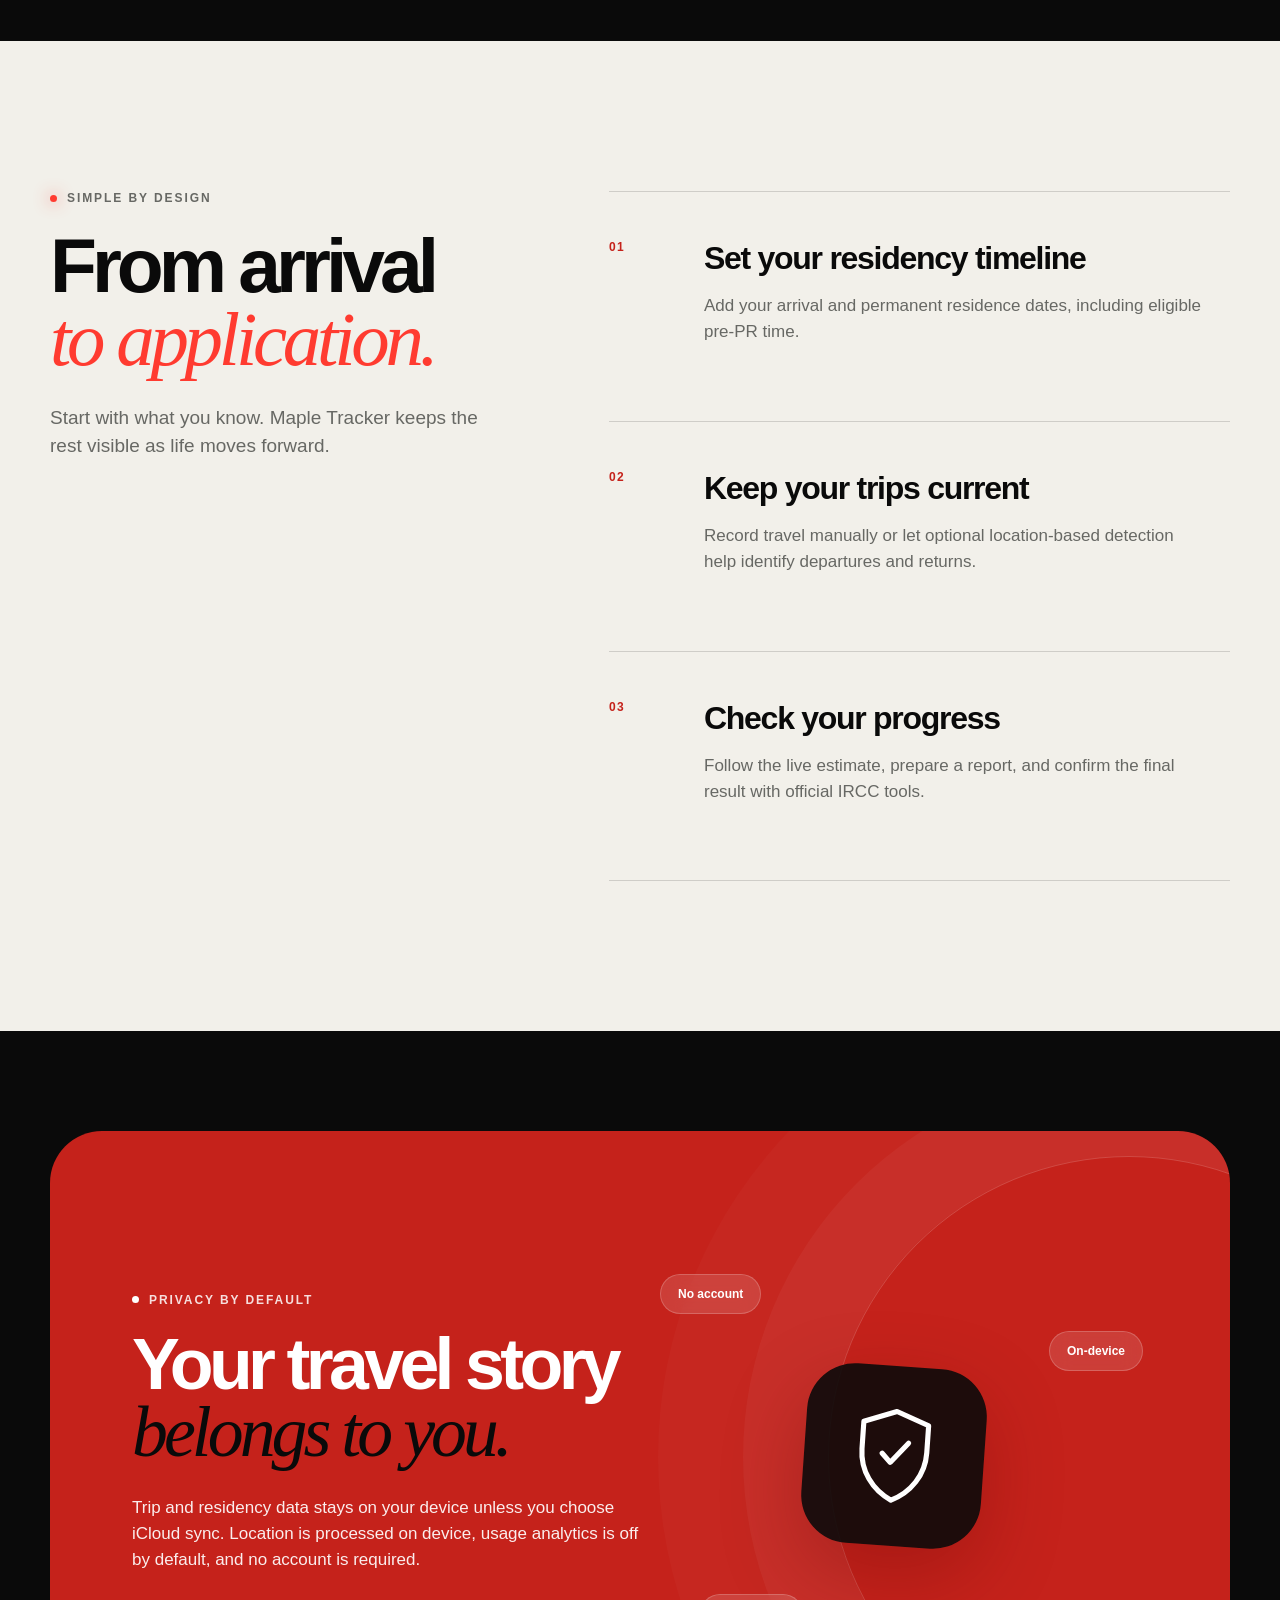
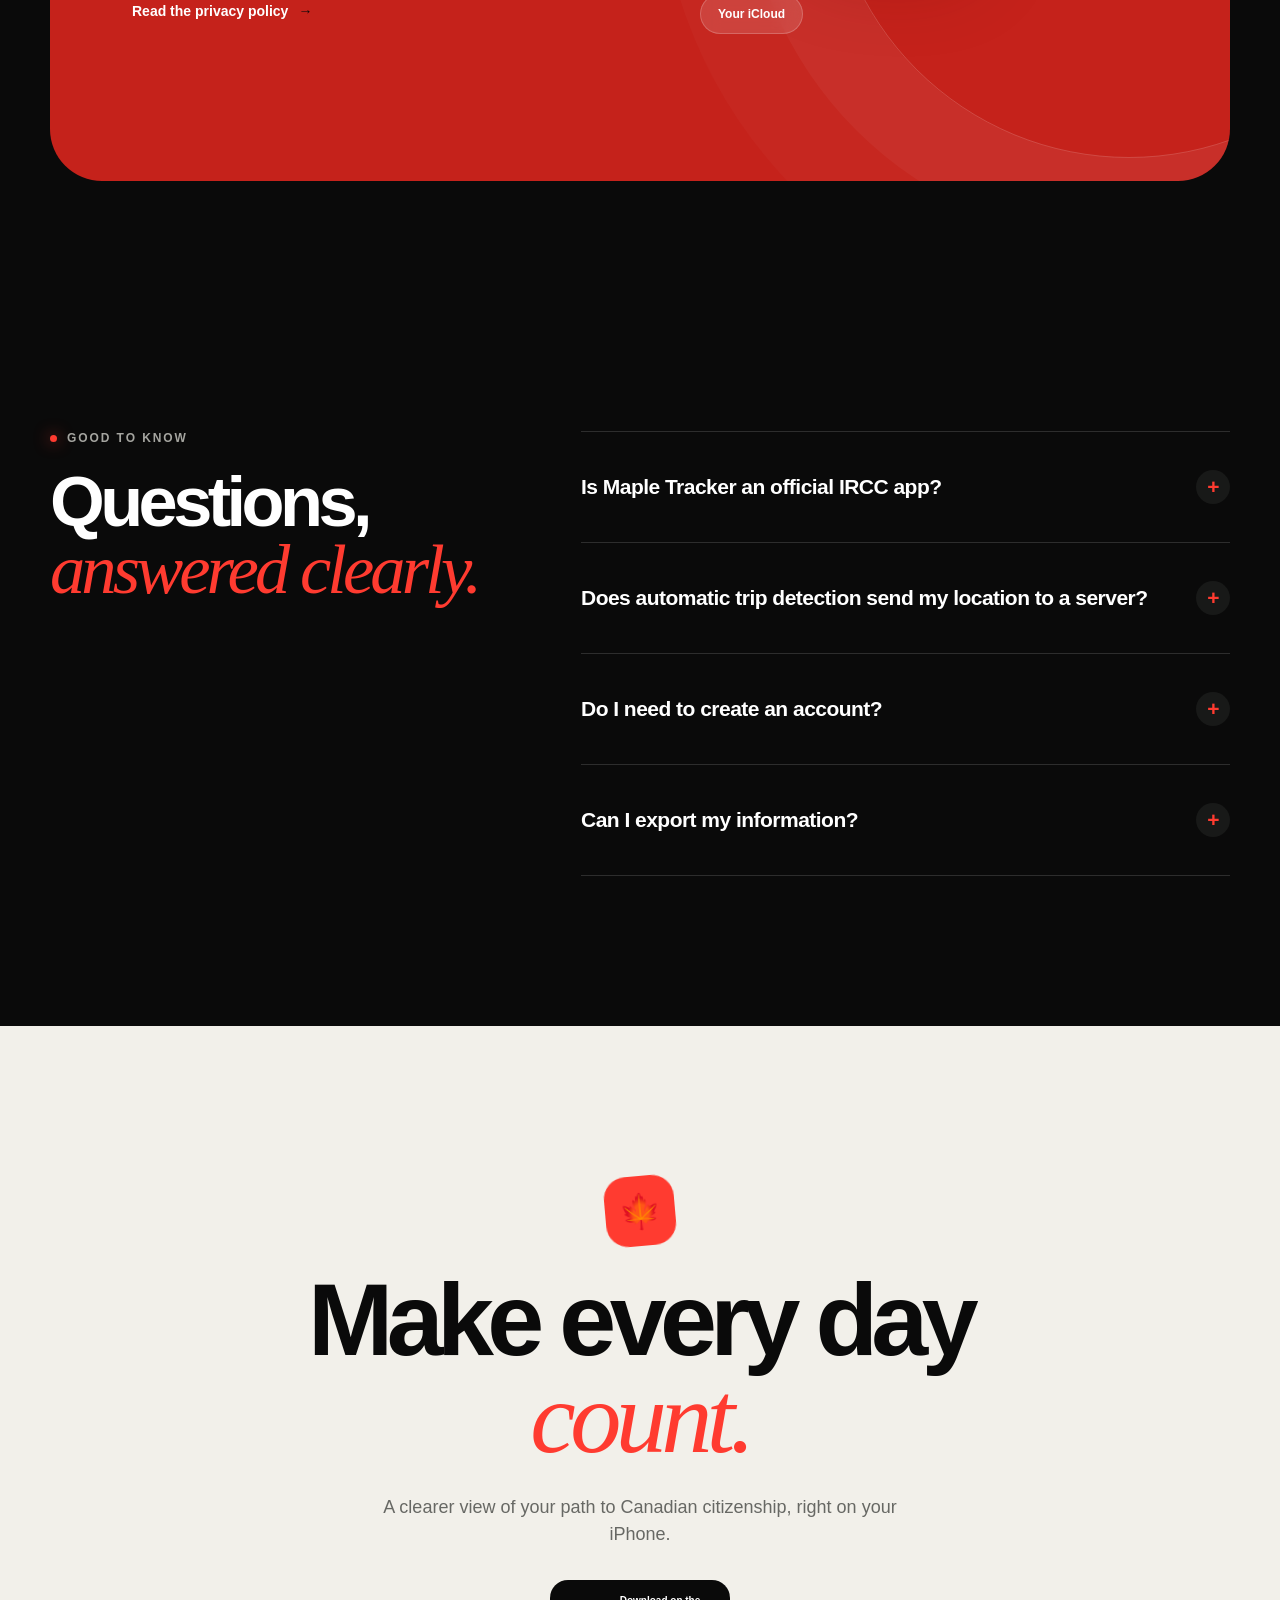
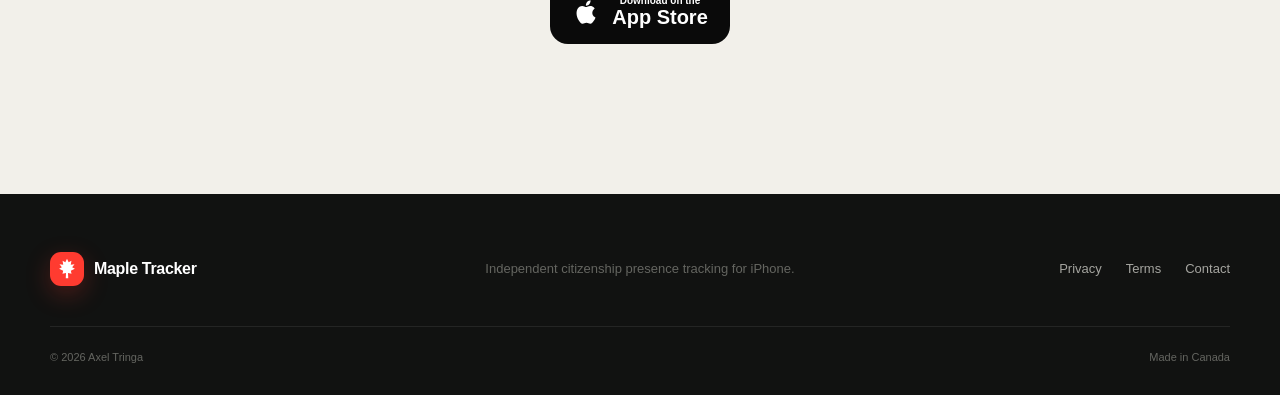
==== commit c170650a: "Redesign Maple Tracker website" ====
--- a/index.html
+++ b/index.html
@@ -1,701 +1,95 @@
 <!DOCTYPE html>
 <html lang="en">
 <head>
-    <meta charset="UTF-8">
-    <meta name="viewport" content="width=device-width, initial-scale=1.0">
-    <title>Maple Tracker – Track Your Path to Canadian Citizenship</title>
-    <meta name="description" content="Maple Tracker helps permanent residents track their physical presence in Canada toward citizenship eligibility. Trip logging, day counting, and more. Available on iOS and Android.">
-    <meta name="theme-color" content="#121212">
-    <link rel="icon" type="image/png" href="app-icon.png">
-    <link rel="apple-touch-icon" href="app-icon.png">
-    <link rel="stylesheet" href="nav.css">
-    <style>
-        * { margin: 0; padding: 0; box-sizing: border-box; }
-
-        html { scroll-behavior: smooth; }
-
-        :root {
-            --bg: #121212;
-            --card: #1C1C1E;
-            --border: #2C2C2E;
-            --red: #FF3B30;
-            --green: #40CC66;
-            --text: #a0a0a0;
-            --text-secondary: #98989D;
-            --white: #ffffff;
-            --radius-sm: 16px;
-            --radius-md: 24px;
-        }
-
-        body {
-            font-family: -apple-system, BlinkMacSystemFont, 'SF Pro Text', 'Helvetica Neue', sans-serif;
-            background-color: var(--bg);
-            color: var(--text);
-            line-height: 1.7;
-            overflow-x: hidden;
-        }
-
-        /* ── Hero ── */
-        .hero {
-            position: relative;
-            min-height: 100vh;
-            display: flex;
-            align-items: center;
-            justify-content: center;
-            text-align: center;
-            padding: 120px 24px 80px;
-            overflow: hidden;
-        }
-        .hero-bg {
-            position: absolute;
-            inset: 0;
-            z-index: 0;
-        }
-        .hero-bg .glow {
-            position: absolute;
-            border-radius: 50%;
-            filter: blur(120px);
-            opacity: .15;
-        }
-        .hero-bg .glow-1 {
-            width: 600px; height: 600px;
-            background: var(--red);
-            top: -200px; left: 50%;
-            transform: translateX(-50%);
-        }
-        .hero-bg .glow-2 {
-            width: 400px; height: 400px;
-            background: var(--red);
-            bottom: -100px; right: -100px;
-            opacity: .08;
-        }
-        .hero-content { position: relative; z-index: 1; max-width: 700px; }
-        @keyframes heroIn {
-            from { opacity: 0; transform: translateY(28px); }
-            to { opacity: 1; transform: translateY(0); }
-        }
-        @keyframes heroFloat {
-            0%, 100% { transform: translateY(0); }
-            50% { transform: translateY(-8px); }
-        }
-        .hero-content > * { animation: heroIn .8s cubic-bezier(.22,1,.36,1) backwards; }
-        .hero-content > :nth-child(1) { animation-delay: .05s; }
-        .hero-content > :nth-child(2) { animation-delay: .15s; }
-        .hero-content > :nth-child(3) { animation-delay: .25s; }
-        .hero-content > :nth-child(4) { animation-delay: .35s; }
-        .hero-content > :nth-child(5) { animation-delay: .45s; }
-        .hero-content > :nth-child(6) { animation-delay: .55s; }
-        .hero-icon { animation: heroIn .8s cubic-bezier(.22,1,.36,1) backwards, heroFloat 6s ease-in-out 1.2s infinite; }
-        @media (prefers-reduced-motion: reduce) {
-            .hero-content > *, .hero-icon { animation: none; }
-        }
-        .hero-icon {
-            width: 96px;
-            height: 96px;
-            margin: 0 auto 28px;
-            border: 1px solid var(--border);
-            border-radius: var(--radius-md);
-            overflow: hidden;
-            box-shadow: 0 8px 40px rgba(255,59,48,.25);
-        }
-        .hero-icon img { width: 100%; height: 100%; display: block; }
-        .hero-badge {
-            display: inline-block;
-            background: rgba(255,59,48,.12);
-            color: var(--red);
-            font-size: 12px;
-            font-weight: 700;
-            text-transform: uppercase;
-            letter-spacing: 1.5px;
-            padding: 6px 16px;
-            border-radius: 99px;
-            border: 1px solid rgba(255,59,48,.2);
-            margin-bottom: 24px;
-        }
-        .hero h1 {
-            color: var(--white);
-            font-size: clamp(32px, 5vw, 52px);
-            font-weight: 800;
-            letter-spacing: -1px;
-            line-height: 1.15;
-            margin-bottom: 20px;
-        }
-        .hero h1 span { color: var(--red); }
-        .hero p {
-            font-size: 18px;
-            color: var(--text-secondary);
-            max-width: 520px;
-            margin: 0 auto 36px;
-            line-height: 1.7;
-        }
-        .hero-ctas {
-            display: flex;
-            gap: 14px;
-            justify-content: center;
-            flex-wrap: wrap;
-        }
-        .hero-cta {
-            display: inline-flex;
-            align-items: center;
-            gap: 10px;
-            background: var(--red);
-            color: var(--white);
-            font-size: 16px;
-            font-weight: 600;
-            padding: 15px 32px;
-            border-radius: 99px;
-            text-decoration: none;
-            transition: transform .25s cubic-bezier(.34,1.56,.64,1), box-shadow .25s;
-            box-shadow: 0 4px 24px rgba(255,59,48,.3);
-        }
-        .hero-cta:hover {
-            transform: scale(1.05);
-            box-shadow: 0 8px 32px rgba(255,59,48,.4);
-        }
-        .hero-cta:active { transform: scale(.95); }
-        .hero-cta svg { width: 20px; height: 20px; }
-        .hero-sub {
-            margin-top: 14px;
-            font-size: 13px;
-            color: #555;
-        }
-
-        /* ── Sections ── */
-        section { padding: 100px 24px; scroll-margin-top: 64px; }
-        .section-header {
-            text-align: center;
-            margin-bottom: 60px;
-        }
-        .section-label {
-            color: var(--red);
-            font-size: 12px;
-            font-weight: 700;
-            text-transform: uppercase;
-            letter-spacing: 1.5px;
-            margin-bottom: 12px;
-        }
-        .section-header h2 {
-            color: var(--white);
-            font-size: clamp(26px, 4vw, 38px);
-            font-weight: 700;
-            letter-spacing: -.5px;
-            margin-bottom: 14px;
-        }
-        .section-header p {
-            color: var(--text-secondary);
-            font-size: 16px;
-            max-width: 540px;
-            margin: 0 auto;
-        }
-
-        /* ── Features Grid ── */
-        #features { background: var(--bg); }
-        .features-grid {
-            max-width: 1080px;
-            margin: 0 auto;
-            display: grid;
-            grid-template-columns: repeat(auto-fit, minmax(300px, 1fr));
-            gap: 20px;
-        }
-        .feature-card {
-            background: var(--card);
-            border: 1px solid var(--border);
-            border-radius: var(--radius-sm);
-            padding: 32px 28px;
-            transition: border-color .25s, transform .25s;
-        }
-        .feature-card:hover {
-            border-color: rgba(255,59,48,.3);
-            transform: translateY(-4px);
-        }
-        .feature-icon {
-            width: 48px; height: 48px;
-            background: rgba(255,59,48,.1);
-            border-radius: 12px;
-            display: flex; align-items: center; justify-content: center;
-            margin-bottom: 20px;
-            font-size: 22px;
-        }
-        .feature-card h3 {
-            color: var(--white);
-            font-size: 17px;
-            font-weight: 600;
-            margin-bottom: 8px;
-        }
-        .feature-card p {
-            font-size: 14px;
-            color: var(--text-secondary);
-            line-height: 1.6;
-        }
-
-        /* ── How It Works ── */
-        #how-it-works { background: var(--card); }
-        .steps {
-            max-width: 720px;
-            margin: 0 auto;
-            display: flex;
-            flex-direction: column;
-            gap: 0;
-        }
-        .step {
-            display: flex;
-            gap: 24px;
-            align-items: flex-start;
-            position: relative;
-            padding-bottom: 40px;
-        }
-        .step:last-child { padding-bottom: 0; }
-        .step-num {
-            flex-shrink: 0;
-            width: 44px; height: 44px;
-            background: rgba(255,59,48,.12);
-            border: 1px solid rgba(255,59,48,.25);
-            border-radius: 12px;
-            display: flex;
-            align-items: center;
-            justify-content: center;
-            color: var(--red);
-            font-weight: 700;
-            font-size: 16px;
-            position: relative;
-            z-index: 1;
-        }
-        .step:not(:last-child) .step-num::after {
-            content: '';
-            position: absolute;
-            top: 44px;
-            left: 50%;
-            width: 1px;
-            height: calc(100% + 40px - 44px);
-            background: var(--border);
-            transform: translateX(-50%);
-        }
-        .step-content h3 {
-            color: var(--white);
-            font-size: 17px;
-            font-weight: 600;
-            margin-bottom: 6px;
-        }
-        .step-content p {
-            font-size: 14px;
-            color: var(--text-secondary);
-            line-height: 1.6;
-        }
-
-        /* ── Stats ── */
-        #stats {
-            background: var(--bg);
-            border-top: 1px solid var(--border);
-            border-bottom: 1px solid var(--border);
-            padding: 60px 24px;
-        }
-        .stats-grid {
-            max-width: 800px;
-            margin: 0 auto;
-            display: grid;
-            grid-template-columns: repeat(3, 1fr);
-            gap: 20px;
-            text-align: center;
-        }
-        .stat-item h3 {
-            color: var(--red);
-            font-size: clamp(28px, 4vw, 40px);
-            font-weight: 800;
-            margin-bottom: 4px;
-        }
-        .stat-item p {
-            font-size: 14px;
-            color: var(--text-secondary);
-        }
-
-        /* ── Quiz Section ── */
-        #quiz { background: var(--bg); }
-        .quiz-preview {
-            max-width: 560px;
-            margin: 0 auto;
-            background: var(--card);
-            border: 1px solid var(--border);
-            border-radius: var(--radius-md);
-            padding: 36px 32px;
-        }
-        .quiz-question {
-            color: var(--white);
-            font-size: 18px;
-            font-weight: 600;
-            margin-bottom: 24px;
-            text-align: center;
-        }
-        .quiz-options {
-            display: flex;
-            flex-direction: column;
-            gap: 10px;
-        }
-        .quiz-option {
-            background: rgba(255,255,255,.04);
-            border: 1px solid var(--border);
-            border-radius: 12px;
-            padding: 14px 18px;
-            color: var(--text);
-            font-size: 15px;
-            cursor: default;
-            transition: border-color .2s;
-        }
-        .quiz-option.correct {
-            border-color: var(--green);
-            background: rgba(64,204,102,.08);
-            color: var(--green);
-        }
-
-        /* ── Privacy Banner ── */
-        #privacy {
-            background: var(--card);
-        }
-        .privacy-grid {
-            max-width: 800px;
-            margin: 0 auto;
-            display: grid;
-            grid-template-columns: repeat(auto-fit, minmax(220px, 1fr));
-            gap: 24px;
-        }
-        .privacy-item {
-            text-align: center;
-            padding: 24px 16px;
-        }
-        .privacy-item .icon {
-            font-size: 32px;
-            margin-bottom: 14px;
-        }
-        .privacy-item h3 {
-            color: var(--white);
-            font-size: 15px;
-            font-weight: 600;
-            margin-bottom: 6px;
-        }
-        .privacy-item p {
-            font-size: 13px;
-            color: var(--text-secondary);
-            line-height: 1.5;
-        }
-
-        /* ── CTA ── */
-        #cta {
-            background: var(--bg);
-            text-align: center;
-            padding: 100px 24px;
-        }
-        #cta h2 {
-            color: var(--white);
-            font-size: clamp(26px, 4vw, 36px);
-            font-weight: 700;
-            margin-bottom: 16px;
-        }
-        #cta p {
-            color: var(--text-secondary);
-            font-size: 16px;
-            margin-bottom: 32px;
-            max-width: 460px;
-            margin-left: auto;
-            margin-right: auto;
-        }
-
-        /* ── Footer ── */
-        .footer {
-            background: var(--card);
-            border-top: 1px solid var(--border);
-            padding: 40px 24px;
-        }
-        .footer-inner {
-            max-width: 1080px;
-            margin: 0 auto;
-            display: flex;
-            align-items: center;
-            justify-content: space-between;
-            flex-wrap: wrap;
-            gap: 16px;
-        }
-        .footer-brand {
-            display: flex;
-            align-items: center;
-            gap: 8px;
-            color: var(--text-secondary);
-            font-size: 13px;
-        }
-        .footer-brand .maple { color: var(--red); }
-        .footer-links {
-            display: flex;
-            gap: 24px;
-            list-style: none;
-        }
-        .footer-links a {
-            color: var(--text-secondary);
-            text-decoration: none;
-            font-size: 13px;
-            transition: color .2s;
-        }
-        .footer-links a:hover { color: var(--white); }
-
-        /* ── Scroll-reveal stagger ── */
-        .features-grid .reveal:nth-child(2), .steps .reveal:nth-child(2),
-        .stats-grid .reveal:nth-child(2), .privacy-grid .reveal:nth-child(2) { --d: .08s; }
-        .features-grid .reveal:nth-child(3), .steps .reveal:nth-child(3),
-        .stats-grid .reveal:nth-child(3), .privacy-grid .reveal:nth-child(3) { --d: .16s; }
-        .features-grid .reveal:nth-child(4), .privacy-grid .reveal:nth-child(4) { --d: .24s; }
-        .features-grid .reveal:nth-child(5) { --d: .32s; }
-        .features-grid .reveal:nth-child(6) { --d: .4s; }
-
-        /* ── Responsive ── */
-        @media (max-width: 640px) {
-            .features-grid { grid-template-columns: 1fr; }
-            .stats-grid { grid-template-columns: 1fr; gap: 32px; }
-            .hero { padding: 100px 20px 60px; }
-            section { padding: 64px 20px; }
-            .footer-inner {
-                flex-direction: column;
-                text-align: center;
-            }
-        }
-    </style>
+  <meta charset="UTF-8">
+  <meta name="viewport" content="width=device-width, initial-scale=1.0">
+  <meta name="theme-color" content="#0a0a0a">
+  <meta name="description" content="Maple Tracker helps Canadian permanent residents track physical presence, record trips, and prepare for citizenship on iPhone.">
+  <title>Maple Tracker — Know where you stand</title>
+  <link rel="icon" href="favicon.svg" type="image/svg+xml">
+  <link rel="stylesheet" href="styles.css">
 </head>
 <body>
+  <a class="skip-link" href="#main">Skip to content</a>
+  <header class="site-header">
+    <nav class="nav shell" aria-label="Primary navigation">
+      <a class="brand" href="index.html" aria-label="Maple Tracker home"><span class="brand-mark" aria-hidden="true"><svg viewBox="0 0 40 42"><path d="M20 1.5l3.3 7.1 5.6-3-1.4 8 7.5-1.2-4.7 6.2 5.5 3-8.2 3.7 1.5 6.2-7.1-1.3.5 10.3h-5L18 30.2l-7.1 1.3 1.5-6.2-8.2-3.7 5.5-3L5 12.4l7.5 1.2-1.4-8 5.6 3L20 1.5z"/></svg></span><span>Maple Tracker</span></a>
+      <div class="nav-links"><a href="#features">Features</a><a href="#privacy">Privacy</a><a href="#faq">FAQ</a></div>
+      <a class="nav-cta" href="https://apps.apple.com/ca/app/maple-countdown/id6758927692" aria-label="Download Maple Tracker on the App Store">Get the app</a>
+    </nav>
+  </header>
 
-<!-- Nav -->
-<nav class="site-nav">
-    <div class="nav-inner">
-        <a href="#" class="nav-logo" aria-label="Maple Tracker — Home">
-            <img src="app-icon.png" alt="">
-        </a>
-        <div class="nav-actions">
-            <a href="#features" class="nav-textlink">Features <span class="arrow">→</span></a>
-            <a href="#cta" class="nav-pill">Get the app</a>
-            <button class="nav-burger" type="button" aria-label="Open menu" aria-expanded="false">
-                <span></span>
-                <span></span>
-            </button>
+  <main id="main">
+    <section class="hero shell">
+      <div class="hero-copy reveal">
+        <p class="eyebrow"><span></span> Built for life in Canada</p>
+        <h1>Know exactly<br><em>where you stand.</em></h1>
+        <p class="hero-lead">Track your physical presence, keep every trip organized, and see your path to Canadian citizenship in one calm, private place.</p>
+        <div class="hero-actions">
+          <a class="app-store-button" href="https://apps.apple.com/ca/app/maple-countdown/id6758927692"><svg viewBox="0 0 24 24" aria-hidden="true"><path d="M18.7 19.5c-.8 1.2-1.7 2.5-3 2.5-1.4 0-1.8-.8-3.3-.8s-2 .8-3.3.8c-1.3.1-2.3-1.3-3.1-2.5C4.3 17 3 12.5 4.7 9.4c.9-1.5 2.4-2.5 4.1-2.5 1.3 0 2.5.9 3.3.9.8 0 2.3-1.1 3.8-.9.7 0 2.5.3 3.6 2-.1.1-2.1 1.3-2.1 3.8 0 3 2.7 4 2.7 4s-.4 1.8-1.4 2.8zM15.9 2c.1 1.2-.3 2.4-1 3.2-.7.9-1.8 1.5-3 1.4-.1-1.1.4-2.3 1-3.1.8-.8 2-1.4 3-1.5z"/></svg><span><small>Download on the</small>App Store</span></a>
+          <a class="text-link" href="#how-it-works">See how it works <span aria-hidden="true">↓</span></a>
         </div>
-    </div>
-</nav>
+        <p class="availability">For iPhone · Requires iOS 18.6 or later · No account required</p>
+      </div>
 
-<!-- Full-screen menu -->
-<div class="menu-overlay">
-    <div class="menu-inner">
-        <nav class="menu-links" aria-label="Site menu">
-            <a href="#features" style="--i: 0">Features</a>
-            <a href="#how-it-works" style="--i: 1">How It Works</a>
-            <a href="#quiz" style="--i: 2">Quiz</a>
-            <a href="#privacy" style="--i: 3">Privacy</a>
-            <a href="privacy-policy.html" style="--i: 4">Privacy Policy</a>
-            <a href="terms-of-service.html" style="--i: 5">Terms of Service</a>
-        </nav>
-        <div class="menu-stores">
-            <a href="https://apps.apple.com/ca/app/maple-countdown/id6758927692" class="store-pill primary">
-                <svg viewBox="0 0 24 24" fill="currentColor"><path d="M18.71 19.5c-.83 1.24-1.71 2.45-3.05 2.47-1.34.03-1.77-.79-3.29-.79-1.53 0-2 .77-3.27.82-1.31.05-2.3-1.32-3.14-2.53C4.25 17 2.94 12.45 4.7 9.39c.87-1.52 2.43-2.48 4.12-2.51 1.28-.02 2.5.87 3.29.87.78 0 2.26-1.07 3.8-.91.65.03 2.47.26 3.64 1.98-.09.06-2.17 1.28-2.15 3.81.03 3.02 2.65 4.03 2.68 4.04-.03.07-.42 1.44-1.38 2.83M13 3.5c.73-.83 1.94-1.46 2.94-1.5.13 1.17-.34 2.35-1.04 3.19-.69.85-1.83 1.51-2.95 1.42-.15-1.15.41-2.35 1.05-3.11z"/></svg>
-                App Store
-            </a>
-            <a href="https://play.google.com/store/apps/details?id=com.axeltringa.mapletracker" class="store-pill ghost">
-                <svg viewBox="0 0 24 24" fill="currentColor"><path d="M3,20.5V3.5C3,2.91 3.34,2.39 3.84,2.15L13.69,12L3.84,21.85C3.34,21.6 3,21.09 3,20.5M16.81,15.12L6.05,21.34L14.54,12.85L16.81,15.12M20.16,10.81C20.5,11.08 20.75,11.5 20.75,12C20.75,12.5 20.53,12.9 20.18,13.18L17.89,14.5L15.39,12L17.89,9.5L20.16,10.81M6.05,2.66L16.81,8.88L14.54,11.15L6.05,2.66Z"/></svg>
-                Google Play
-            </a>
-        </div>
-    </div>
-</div>
+      <div class="hero-product reveal" role="img" aria-label="Maple Tracker dashboard preview">
+        <div class="orbit orbit-one"></div><div class="orbit orbit-two"></div>
+        <div class="phone"><div class="phone-screen">
+          <div class="status-row"><span>9:41</span><span>●●●</span></div>
+          <div class="app-topbar"><span class="profile-dot"></span><strong>Dashboard</strong><span class="add-button">+</span></div>
+          <div class="progress-visual"><div class="progress-ring"><div><strong>764</strong><span>days present</span></div></div><strong class="status-title">Not Yet Eligible</strong><span class="status-caption"><i></i>331 days remaining</span></div>
+          <div class="metric-card"><div class="metric-head"><span>Days in Canada</span><span>⌖</span></div><div><strong class="green">764</strong><small> days total</small></div><div class="metric-bar"><span></span></div><div class="metric-foot"><span>Since permanent residence</span><span>764 / 1,095</span></div></div>
+          <div class="metric-card red-card"><div class="metric-head"><span>Days outside Canada</span><span>⌁</span></div><div><strong>67</strong><small> days total</small></div><div class="metric-bar"><span></span></div><div class="metric-foot"><span>Last 5 years</span><span>67 / 1,095</span></div></div>
+          <div class="tabbar"><b>⌂<small>Dashboard</small></b><span>◉<small>Quiz</small></span><span>▤<small>Reports</small></span><span>⚙<small>Settings</small></span></div>
+        </div></div>
+        <div class="floating-card eligibility-card"><span>Estimated eligibility</span><strong>June 12, 2027</strong></div>
+        <div class="floating-card trip-card"><span class="flag">🇫🇷</span><div><strong>France</strong><span>15 days away</span></div></div>
+      </div>
+    </section>
 
-<!-- Hero -->
-<section class="hero">
-    <div class="hero-bg">
-        <div class="glow glow-1"></div>
-        <div class="glow glow-2"></div>
-    </div>
-    <div class="hero-content">
-        <div class="hero-icon">
-            <img src="app-icon.png" alt="Maple Tracker app icon">
-        </div>
-        <div class="hero-badge">iOS &amp; Android App for Permanent Residents</div>
-        <h1>Track Your Path to <span>Canadian Citizenship</span></h1>
-        <p>Maple Tracker helps you count your days of physical presence in Canada, log your trips, and know exactly when you'll be eligible for citizenship.</p>
-        <div class="hero-ctas">
-            <a href="https://apps.apple.com/ca/app/maple-countdown/id6758927692" class="hero-cta">
-                <svg viewBox="0 0 24 24" fill="currentColor"><path d="M18.71 19.5c-.83 1.24-1.71 2.45-3.05 2.47-1.34.03-1.77-.79-3.29-.79-1.53 0-2 .77-3.27.82-1.31.05-2.3-1.32-3.14-2.53C4.25 17 2.94 12.45 4.7 9.39c.87-1.52 2.43-2.48 4.12-2.51 1.28-.02 2.5.87 3.29.87.78 0 2.26-1.07 3.8-.91.65.03 2.47.26 3.64 1.98-.09.06-2.17 1.28-2.15 3.81.03 3.02 2.65 4.03 2.68 4.04-.03.07-.42 1.44-1.38 2.83M13 3.5c.73-.83 1.94-1.46 2.94-1.5.13 1.17-.34 2.35-1.04 3.19-.69.85-1.83 1.51-2.95 1.42-.15-1.15.41-2.35 1.05-3.11z"/></svg>
-                Download on the App Store
-            </a>
-            <a href="https://play.google.com/store/apps/details?id=com.axeltringa.mapletracker" class="hero-cta">
-                <svg viewBox="0 0 24 24" fill="currentColor"><path d="M3,20.5V3.5C3,2.91 3.34,2.39 3.84,2.15L13.69,12L3.84,21.85C3.34,21.6 3,21.09 3,20.5M16.81,15.12L6.05,21.34L14.54,12.85L16.81,15.12M20.16,10.81C20.5,11.08 20.75,11.5 20.75,12C20.75,12.5 20.53,12.9 20.18,13.18L17.89,14.5L15.39,12L17.89,9.5L20.16,10.81M6.05,2.66L16.81,8.88L14.54,11.15L6.05,2.66Z"/></svg>
-                Get it on Google Play
-            </a>
-        </div>
-        <p class="hero-sub">Free · iOS 18+ · Android</p>
-    </div>
-</section>
+    <section class="trust-strip" aria-label="Product highlights"><div class="shell trust-grid reveal">
+      <div><strong>1,095</strong><span>day goal, clearly tracked</span></div><div><strong>On device</strong><span>location processing</span></div><div><strong>Optional</strong><span>private iCloud sync</span></div><div><strong>One tap</strong><span>PDF eligibility reports</span></div>
+    </div></section>
 
-<!-- Features -->
-<section id="features">
-    <div class="section-header reveal">
-        <div class="section-label">Features</div>
-        <h2>Everything You Need to Track Your Eligibility</h2>
-        <p>Designed specifically for Canadian permanent residents navigating the citizenship process.</p>
-    </div>
-    <div class="features-grid">
-        <div class="feature-card reveal">
-            <div class="feature-icon">📊</div>
-            <h3>Real-Time Dashboard</h3>
-            <p>See your progress toward 1,095 days at a glance with a visual progress ring, estimated eligibility date, and daily updates.</p>
-        </div>
-        <div class="feature-card reveal">
-            <div class="feature-icon">✈️</div>
-            <h3>Trip Logging</h3>
-            <p>Record every trip outside Canada with departure & return dates, destination country, and optional notes. Days away are automatically deducted.</p>
-        </div>
-        <div class="feature-card reveal">
-            <div class="feature-icon">📍</div>
-            <h3>Automatic Detection</h3>
-            <p>Enable location services and Maple Tracker detects when you leave or return to Canada — creating trip records automatically.</p>
-        </div>
-        <div class="feature-card reveal">
-            <div class="feature-icon">☁️</div>
-            <h3>iCloud Sync (iOS)</h3>
-            <p>On iOS, your data syncs seamlessly across your Apple devices via iCloud. On Android, everything stays 100% on your device.</p>
-        </div>
-        <div class="feature-card reveal">
-            <div class="feature-icon">🍁</div>
-            <h3>Citizenship Quiz</h3>
-            <p>Prepare for the citizenship test with 60+ questions covering Canadian history, politics, geography, rights, and symbols.</p>
-        </div>
-        <div class="feature-card reveal">
-            <div class="feature-icon">🔔</div>
-            <h3>Smart Notifications</h3>
-            <p>Receive daily or weekly reminders with your current day count and milestones. Stay motivated on your journey to citizenship.</p>
-        </div>
-    </div>
-</section>
+    <section class="section shell" id="features">
+      <div class="section-heading reveal"><p class="eyebrow"><span></span> The whole picture</p><h2>Less counting.<br><em>More confidence.</em></h2><p>Maple Tracker turns dates, trips, and residency rules into a dashboard you can understand at a glance.</p></div>
+      <div class="bento-grid">
+        <article class="feature-card feature-wide reveal"><div class="feature-copy"><span class="feature-number">01</span><h3>Your path, calculated daily.</h3><p>See days present, days away, remaining time, and your estimated eligibility date without rebuilding a spreadsheet.</p></div><div class="mini-dashboard" aria-hidden="true"><div class="mini-ring"><span><strong>70%</strong>complete</span></div><div class="mini-stack"><div><small>Days present</small><strong>764</strong></div><div><small>Days remaining</small><strong>331</strong></div></div></div></article>
+        <article class="feature-card reveal"><span class="feature-number">02</span><div class="feature-symbol" aria-hidden="true">✈</div><h3>Trips that stay organized.</h3><p>Add trips in seconds or enable automatic detection. Edit, review, and select multiple records when cleanup is needed.</p></article>
+        <article class="feature-card feature-quiz reveal"><span class="feature-number">03</span><div class="quiz-sample" aria-hidden="true"><span>History</span><strong>When did Canada become a country?</strong><i>1867 <b>✓</b></i></div><h3>Study when you have a minute.</h3><p>Practice citizenship questions by category with immediate feedback and clear explanations.</p></article>
+        <article class="feature-card feature-wide report-card reveal"><div class="feature-copy"><span class="feature-number">04</span><h3>A record you can take with you.</h3><p>Generate a bilingual PDF summary of your trips and eligibility calculation for your own records. Always verify official requirements with IRCC.</p></div><div class="report-sheet" aria-hidden="true"><div class="report-brand"><span>🍁</span><strong>Physical Presence Report</strong></div><div class="report-line wide"></div><div class="report-line"></div><div class="report-row"><span></span><span></span><span></span></div><div class="report-row"><span></span><span></span><span></span></div><div class="report-total">764 days present</div></div></article>
+      </div>
+    </section>
 
-<!-- How It Works -->
-<section id="how-it-works">
-    <div class="section-header reveal">
-        <div class="section-label">How It Works</div>
-        <h2>Three Simple Steps</h2>
-        <p>Get started in minutes and let Maple Tracker do the counting.</p>
-    </div>
-    <div class="steps">
-        <div class="step reveal">
-            <div class="step-num">1</div>
-            <div class="step-content">
-                <h3>Set Up Your Profile</h3>
-                <p>Enter your permanent residence date and your first arrival in Canada. If you had time as a temporary resident, Maple Tracker credits those days at 50% (up to 365 days).</p>
-            </div>
-        </div>
-        <div class="step reveal">
-            <div class="step-num">2</div>
-            <div class="step-content">
-                <h3>Log Your Trips</h3>
-                <p>Add any trips you've taken outside of Canada — manually or let automatic location tracking handle it for you. Every day away is tracked and deducted.</p>
-            </div>
-        </div>
-        <div class="step reveal">
-            <div class="step-num">3</div>
-            <div class="step-content">
-                <h3>Track Your Progress</h3>
-                <p>Watch your dashboard update in real time. You'll see your total days present, days remaining, and the exact date you'll become eligible to apply.</p>
-            </div>
-        </div>
-    </div>
-</section>
+    <section class="section journey-section" id="how-it-works"><div class="shell journey-grid">
+      <div class="section-heading journey-heading reveal"><p class="eyebrow"><span></span> Simple by design</p><h2>From arrival<br><em>to application.</em></h2><p>Start with what you know. Maple Tracker keeps the rest visible as life moves forward.</p></div>
+      <ol class="steps-list"><li class="reveal"><span>01</span><div><h3>Set your residency timeline</h3><p>Add your arrival and permanent residence dates, including eligible pre-PR time.</p></div></li><li class="reveal"><span>02</span><div><h3>Keep your trips current</h3><p>Record travel manually or let optional location-based detection help identify departures and returns.</p></div></li><li class="reveal"><span>03</span><div><h3>Check your progress</h3><p>Follow the live estimate, prepare a report, and confirm the final result with official IRCC tools.</p></div></li></ol>
+    </div></section>
 
-<!-- Stats -->
-<section id="stats">
-    <div class="stats-grid">
-        <div class="stat-item reveal">
-            <h3>1,095</h3>
-            <p>Days of physical presence required</p>
-        </div>
-        <div class="stat-item reveal">
-            <h3>5 yrs</h3>
-            <p>Rolling window for eligibility</p>
-        </div>
-        <div class="stat-item reveal">
-            <h3>60+</h3>
-            <p>Citizenship quiz questions</p>
-        </div>
-    </div>
-</section>
+    <section class="section shell privacy-section" id="privacy"><div class="privacy-panel reveal">
+      <div class="privacy-copy"><p class="eyebrow light"><span></span> Privacy by default</p><h2>Your travel story<br><em>belongs to you.</em></h2><p>Trip and residency data stays on your device unless you choose iCloud sync. Location is processed on device, usage analytics is off by default, and no account is required.</p><a class="text-link light-link" href="privacy-policy.html">Read the privacy policy <span aria-hidden="true">→</span></a></div>
+      <div class="privacy-orbit" aria-hidden="true"><div class="shield"><svg viewBox="0 0 48 56"><path d="M24 2l19 7v16c0 13-7.8 23.8-19 29C12.8 48.8 5 38 5 25V9l19-7z"/><path d="M17 27l5 5 10-12"/></svg></div><span class="privacy-chip chip-one">No account</span><span class="privacy-chip chip-two">On-device</span><span class="privacy-chip chip-three">Your iCloud</span></div>
+    </div></section>
 
-<!-- Quiz Preview -->
-<section id="quiz">
-    <div class="section-header reveal">
-        <div class="section-label">Citizenship Quiz</div>
-        <h2>Are You Ready for the Test?</h2>
-        <p>Practice with real questions from the "Discover Canada" study guide, organized by category and province.</p>
-    </div>
-    <div class="quiz-preview reveal">
-        <div class="quiz-question">What is the capital city of Canada?</div>
-        <div class="quiz-options">
-            <div class="quiz-option">Toronto</div>
-            <div class="quiz-option correct">✓ Ottawa</div>
-            <div class="quiz-option">Vancouver</div>
-            <div class="quiz-option">Montréal</div>
-        </div>
-    </div>
-</section>
+    <section class="section shell faq-section" id="faq">
+      <div class="section-heading reveal"><p class="eyebrow"><span></span> Good to know</p><h2>Questions,<br><em>answered clearly.</em></h2></div>
+      <div class="faq-list">
+        <details class="reveal"><summary>Is Maple Tracker an official IRCC app?<span>+</span></summary><p>No. Maple Tracker is an independent personal tracking tool and is not affiliated with the Government of Canada. Always verify eligibility and dates with IRCC before applying.</p></details>
+        <details class="reveal"><summary>Does automatic trip detection send my location to a server?<span>+</span></summary><p>No. Country detection is performed on your iPhone. Location samples remain local unless you separately enable both iCloud Sync and Location History Sync.</p></details>
+        <details class="reveal"><summary>Do I need to create an account?<span>+</span></summary><p>No. You can begin tracking without providing a name, email address, or immigration documents.</p></details>
+        <details class="reveal"><summary>Can I export my information?<span>+</span></summary><p>Yes. Maple Tracker can generate a bilingual PDF summary of your residency timeline, trips, and current eligibility calculation.</p></details>
+      </div>
+    </section>
 
-<!-- Privacy -->
-<section id="privacy">
-    <div class="section-header reveal">
-        <div class="section-label">Privacy First</div>
-        <h2>Your Data Stays Yours</h2>
-        <p>Maple Tracker is built with privacy at its core. We never see your personal information.</p>
-    </div>
-    <div class="privacy-grid">
-        <div class="privacy-item reveal">
-            <div class="icon">🔒</div>
-            <h3>On-Device Storage</h3>
-            <p>All trip and residency data is stored locally on your device — never on our servers.</p>
-        </div>
-        <div class="privacy-item reveal">
-            <div class="icon">📍</div>
-            <h3>Local Processing</h3>
-            <p>Location data is processed entirely on-device. We never receive your GPS coordinates.</p>
-        </div>
-        <div class="privacy-item reveal">
-            <div class="icon">👤</div>
-            <h3>No Account Required</h3>
-            <p>No sign-up, no email, no identity. Just download and start tracking.</p>
-        </div>
-        <div class="privacy-item reveal">
-            <div class="icon">🍎</div>
-            <h3>Apple iCloud</h3>
-            <p>Optional sync on iOS uses Apple's encrypted iCloud infrastructure — the Android version keeps everything on-device.</p>
-        </div>
-    </div>
-</section>
+    <section class="final-cta"><div class="shell final-cta-inner reveal"><span class="cta-leaf" aria-hidden="true">🍁</span><h2>Make every day<br><em>count.</em></h2><p>A clearer view of your path to Canadian citizenship, right on your iPhone.</p><a class="app-store-button light-button" href="https://apps.apple.com/ca/app/maple-countdown/id6758927692"><svg viewBox="0 0 24 24" aria-hidden="true"><path d="M18.7 19.5c-.8 1.2-1.7 2.5-3 2.5-1.4 0-1.8-.8-3.3-.8s-2 .8-3.3.8c-1.3.1-2.3-1.3-3.1-2.5C4.3 17 3 12.5 4.7 9.4c.9-1.5 2.4-2.5 4.1-2.5 1.3 0 2.5.9 3.3.9.8 0 2.3-1.1 3.8-.9.7 0 2.5.3 3.6 2-.1.1-2.1 1.3-2.1 3.8 0 3 2.7 4 2.7 4s-.4 1.8-1.4 2.8zM15.9 2c.1 1.2-.3 2.4-1 3.2-.7.9-1.8 1.5-3 1.4-.1-1.1.4-2.3 1-3.1.8-.8 2-1.4 3-1.5z"/></svg><span><small>Download on the</small>App Store</span></a></div></section>
+  </main>
 
-<!-- CTA -->
-<section id="cta">
-    <h2 class="reveal">Start Your Journey Today</h2>
-    <p class="reveal" style="--d: .08s">Join permanent residents across Canada who are tracking their path to citizenship with Maple Tracker.</p>
-    <div class="hero-ctas reveal" style="--d: .16s">
-        <a href="https://apps.apple.com/ca/app/maple-countdown/id6758927692" class="hero-cta">
-            <svg viewBox="0 0 24 24" fill="currentColor" width="20" height="20"><path d="M18.71 19.5c-.83 1.24-1.71 2.45-3.05 2.47-1.34.03-1.77-.79-3.29-.79-1.53 0-2 .77-3.27.82-1.31.05-2.3-1.32-3.14-2.53C4.25 17 2.94 12.45 4.7 9.39c.87-1.52 2.43-2.48 4.12-2.51 1.28-.02 2.5.87 3.29.87.78 0 2.26-1.07 3.8-.91.65.03 2.47.26 3.64 1.98-.09.06-2.17 1.28-2.15 3.81.03 3.02 2.65 4.03 2.68 4.04-.03.07-.42 1.44-1.38 2.83M13 3.5c.73-.83 1.94-1.46 2.94-1.5.13 1.17-.34 2.35-1.04 3.19-.69.85-1.83 1.51-2.95 1.42-.15-1.15.41-2.35 1.05-3.11z"/></svg>
-            Download on the App Store
-        </a>
-        <a href="https://play.google.com/store/apps/details?id=com.axeltringa.mapletracker" class="hero-cta">
-            <svg viewBox="0 0 24 24" fill="currentColor" width="20" height="20"><path d="M3,20.5V3.5C3,2.91 3.34,2.39 3.84,2.15L13.69,12L3.84,21.85C3.34,21.6 3,21.09 3,20.5M16.81,15.12L6.05,21.34L14.54,12.85L16.81,15.12M20.16,10.81C20.5,11.08 20.75,11.5 20.75,12C20.75,12.5 20.53,12.9 20.18,13.18L17.89,14.5L15.39,12L17.89,9.5L20.16,10.81M6.05,2.66L16.81,8.88L14.54,11.15L6.05,2.66Z"/></svg>
-            Get it on Google Play
-        </a>
-    </div>
-</section>
+  <footer class="site-footer"><div class="shell footer-grid"><a class="brand" href="index.html"><span class="brand-mark" aria-hidden="true"><svg viewBox="0 0 40 42"><path d="M20 1.5l3.3 7.1 5.6-3-1.4 8 7.5-1.2-4.7 6.2 5.5 3-8.2 3.7 1.5 6.2-7.1-1.3.5 10.3h-5L18 30.2l-7.1 1.3 1.5-6.2-8.2-3.7 5.5-3L5 12.4l7.5 1.2-1.4-8 5.6 3L20 1.5z"/></svg></span><span>Maple Tracker</span></a><p>Independent citizenship presence tracking for iPhone.</p><div class="footer-links"><a href="privacy-policy.html">Privacy</a><a href="terms-of-service.html">Terms</a><a href="mailto:axel@mapletracker.ca">Contact</a></div></div><div class="shell footer-bottom"><span>© 2026 Axel Tringa</span><span>Made in Canada</span></div></footer>
 
-<!-- Footer -->
-<footer class="footer">
-    <div class="footer-inner">
-        <div class="footer-brand">
-            <span class="maple">🍁</span> © 2025 Axel Tringa. All rights reserved.
-        </div>
-        <ul class="footer-links">
-            <li><a href="privacy-policy.html">Privacy Policy</a></li>
-            <li><a href="terms-of-service.html">Terms of Service</a></li>
-            <li><a href="mailto:me@axeltringa.ca">Contact</a></li>
-        </ul>
-    </div>
-</footer>
-
-<script src="nav.js"></script>
+  <script>
+    document.documentElement.classList.add('js');
+    const observer = new IntersectionObserver(entries => entries.forEach(entry => { if (entry.isIntersecting) { entry.target.classList.add('is-visible'); observer.unobserve(entry.target); } }), { threshold: 0.12 });
+    document.querySelectorAll('.reveal').forEach(element => observer.observe(element));
+  </script>
 </body>
 </html>
--- a/styles.css
+++ b/styles.css
@@ -0,0 +1,34 @@
+:root {
+  --ink:#0a0a0a;--ink-soft:#111211;--surface:#181918;--raised:#222321;
+  --paper:#f2f0ea;--red:#ff3b30;--red-deep:#c5221b;--green:#35c768;
+  --white:#fff;--muted:#a5a5a0;--dim:#646560;--shadow:0 32px 90px rgba(0,0,0,.42)
+}
+*{box-sizing:border-box}html{scroll-behavior:smooth}body{margin:0;overflow-x:hidden;background:var(--ink);color:var(--white);font-family:-apple-system,BlinkMacSystemFont,"SF Pro Display","Helvetica Neue",Arial,sans-serif;-webkit-font-smoothing:antialiased}a{color:inherit}.shell{width:min(1180px,calc(100% - 48px));margin-inline:auto}.skip-link{position:fixed;z-index:100;top:-80px;left:24px;padding:12px 18px;border-radius:999px;background:#fff;color:#000;text-decoration:none}.skip-link:focus{top:18px}
+
+.site-header{position:fixed;z-index:50;top:16px;right:0;left:0}.nav{min-height:68px;padding:10px 12px 10px 18px;display:flex;align-items:center;justify-content:space-between;gap:24px;border:1px solid rgba(255,255,255,.08);border-radius:24px;background:rgba(24,25,24,.72);box-shadow:0 12px 45px rgba(0,0,0,.25);backdrop-filter:blur(24px) saturate(140%);-webkit-backdrop-filter:blur(24px) saturate(140%)}.brand{display:inline-flex;align-items:center;gap:10px;font-size:16px;font-weight:760;letter-spacing:-.02em;text-decoration:none}.brand-mark{width:34px;height:34px;display:grid;place-items:center;border-radius:11px;background:var(--red);box-shadow:0 8px 24px rgba(255,59,48,.25)}.brand-mark svg{width:20px;fill:#fff}.nav-links{display:flex;gap:30px}.nav-links a{color:var(--muted);font-size:14px;font-weight:600;text-decoration:none}.nav-links a:hover{color:#fff}.nav-cta{padding:13px 20px;border-radius:15px;background:#fff;color:#0a0a0a;font-size:14px;font-weight:760;text-decoration:none;transition:.2s}.nav-cta:hover{transform:translateY(-1px);background:var(--paper)}
+
+.hero{min-height:900px;padding-top:170px;display:grid;grid-template-columns:.94fr 1.06fr;align-items:center;gap:54px;position:relative}.hero:before{content:"";position:absolute;width:500px;height:500px;left:-410px;top:230px;border:1px solid rgba(255,255,255,.08);border-radius:50%;box-shadow:0 0 0 90px rgba(255,255,255,.018),0 0 0 180px rgba(255,255,255,.012)}.hero-copy{position:relative;z-index:3;padding-bottom:50px}.eyebrow{margin:0 0 24px;display:flex;align-items:center;gap:10px;color:var(--muted);font-size:12px;font-weight:750;letter-spacing:.16em;text-transform:uppercase}.eyebrow span{width:7px;height:7px;border-radius:50%;background:var(--red);box-shadow:0 0 16px rgba(255,59,48,.8)}h1,h2{margin:0;font-weight:760;letter-spacing:-.065em;line-height:.94}h1{max-width:660px;font-size:clamp(62px,7.2vw,104px)}h1 em,h2 em{color:var(--red);font-family:Georgia,"Times New Roman",serif;font-weight:400;letter-spacing:-.055em}.hero-lead{max-width:560px;margin:32px 0;color:var(--muted);font-size:clamp(18px,1.7vw,22px);line-height:1.48;letter-spacing:-.02em}.hero-actions{display:flex;align-items:center;gap:26px}.app-store-button{min-height:64px;padding:11px 22px;display:inline-flex;align-items:center;gap:12px;border-radius:18px;background:var(--red);color:#fff;box-shadow:0 18px 40px rgba(255,59,48,.22);text-decoration:none;transition:.2s}.app-store-button:hover{transform:translateY(-2px);box-shadow:0 22px 50px rgba(255,59,48,.3)}.app-store-button svg{width:28px;fill:currentColor}.app-store-button span{display:flex;flex-direction:column;font-size:20px;font-weight:720;line-height:1.05}.app-store-button small{font-size:10px;font-weight:560}.text-link{display:inline-flex;align-items:center;gap:10px;font-size:14px;font-weight:700;text-decoration:none}.text-link span{color:var(--red);transition:.2s}.text-link:hover span{transform:translateY(3px)}.availability{margin:16px 0 0 4px;color:var(--dim);font-size:12px}
+
+.hero-product{min-height:680px;position:relative;display:grid;place-items:center}.hero-product:before{content:"";position:absolute;inset:12% 1% 2%;background:radial-gradient(circle at 50% 55%,rgba(255,59,48,.2),transparent 48%);filter:blur(20px)}.orbit{position:absolute;border:1px solid rgba(255,255,255,.08);border-radius:50%}.orbit-one{width:590px;height:590px}.orbit-two{width:460px;height:460px;border-color:rgba(255,59,48,.15)}.phone{position:relative;z-index:2;width:318px;height:656px;padding:9px;border:1px solid rgba(255,255,255,.2);border-radius:49px;background:linear-gradient(145deg,#4d4e4c,#111);box-shadow:var(--shadow);transform:rotate(2deg)}.phone:after{content:"";position:absolute;width:92px;height:25px;top:16px;left:50%;transform:translateX(-50%);background:#050505;border-radius:20px}.phone-screen{height:100%;overflow:hidden;padding:19px 17px 0;border-radius:40px;background:#111211}.status-row{padding:1px 8px 20px;display:flex;justify-content:space-between;color:#d4d4d4;font-size:9px;font-weight:700}.app-topbar{height:42px;display:flex;align-items:center;justify-content:space-between;font-size:9px;letter-spacing:.18em;text-transform:uppercase}.profile-dot{width:21px;height:21px;border:2px solid #999;border-radius:50%}.add-button{width:30px;height:30px;display:grid;place-items:center;border-radius:50%;background:#2b2c2b;color:var(--red);font-size:24px}.progress-visual{height:225px;display:flex;align-items:center;justify-content:center;flex-direction:column}.progress-ring{width:144px;height:144px;display:grid;place-items:center;position:relative;border-radius:50%;background:conic-gradient(var(--red) 0 70%,#282929 70%)}.progress-ring:before{content:"";position:absolute;inset:10px;border-radius:50%;background:#111211}.progress-ring div{position:relative;display:flex;align-items:center;flex-direction:column}.progress-ring strong{font-size:35px;letter-spacing:-.06em}.progress-ring span{color:#8d8e8b;font-size:8px;letter-spacing:.18em;text-transform:uppercase}.status-title{margin-top:11px;font-size:13px}.status-caption{margin-top:5px;color:#9c9d99;font-size:9px}.status-caption i{width:5px;height:5px;margin-right:4px;display:inline-block;border-radius:50%;background:var(--red)}.metric-card{margin-bottom:11px;padding:14px;border:1px solid rgba(255,255,255,.08);border-radius:17px;background:linear-gradient(140deg,#202220,#191a19)}.metric-head,.metric-foot{display:flex;justify-content:space-between;color:#858783;font-size:7px;letter-spacing:.1em;text-transform:uppercase}.metric-card strong{color:var(--red);font-size:26px;letter-spacing:-.05em}.metric-card strong.green{color:var(--green)}.metric-card small{color:#a9aaa6;font-size:9px}.metric-bar{height:4px;margin:8px 0 6px;overflow:hidden;border-radius:5px;background:#363735}.metric-bar span{width:70%;height:100%;display:block;border-radius:inherit;background:var(--green)}.red-card .metric-bar span{width:15%;background:var(--red)}.tabbar{height:50px;margin:5px -17px 0;display:flex;align-items:center;justify-content:space-around;background:rgba(27,28,27,.95);color:#858683;font-size:15px}.tabbar span,.tabbar b{display:flex;align-items:center;flex-direction:column;font-weight:500}.tabbar b{color:var(--red)}.tabbar small{margin-top:3px;font-size:6px}.floating-card{position:absolute;z-index:5;padding:16px 18px;border:1px solid rgba(255,255,255,.08);border-radius:18px;background:rgba(35,36,35,.86);box-shadow:0 18px 50px rgba(0,0,0,.35);backdrop-filter:blur(18px)}.floating-card span{display:block;color:#9c9d99;font-size:10px}.floating-card strong{font-size:14px}.eligibility-card{right:-20px;top:150px}.trip-card{left:-5px;bottom:120px;display:flex;align-items:center;gap:11px}.trip-card .flag{font-size:24px}
+
+.trust-strip{background:var(--paper);color:var(--ink)}.trust-grid{min-height:144px;display:grid;grid-template-columns:repeat(4,1fr);align-items:center}.trust-grid div{min-height:65px;padding:4px 30px;display:flex;justify-content:center;flex-direction:column;border-left:1px solid rgba(10,10,10,.12)}.trust-grid div:first-child{padding-left:0;border-left:0}.trust-grid strong{font-size:24px;letter-spacing:-.04em}.trust-grid span{margin-top:4px;color:#696a66;font-size:12px}
+
+.section{padding-top:150px;padding-bottom:150px}.section-heading{max-width:780px;margin-bottom:72px}.section-heading h2{font-size:clamp(52px,6vw,86px)}.section-heading>p:last-child{max-width:580px;margin:28px 0 0;color:var(--muted);font-size:19px;line-height:1.5}.bento-grid{display:grid;grid-template-columns:repeat(2,1fr);gap:18px}.feature-card{min-height:480px;padding:42px;position:relative;overflow:hidden;display:flex;justify-content:flex-end;flex-direction:column;border-radius:42px;background:var(--surface)}.feature-card:before{content:"";position:absolute;width:300px;height:300px;top:-180px;right:-140px;border-radius:50%;background:rgba(255,255,255,.025);box-shadow:0 0 0 60px rgba(255,255,255,.012)}.feature-wide{min-height:520px;grid-column:1/-1;display:grid;grid-template-columns:.9fr 1.1fr;align-items:center}.feature-number{position:absolute;top:34px;left:40px;color:#666763;font-size:11px;letter-spacing:.14em}.feature-card h3{max-width:440px;margin:18px 0 13px;font-size:clamp(29px,3vw,42px);line-height:1.02;letter-spacing:-.045em}.feature-card p{max-width:480px;margin:0;color:var(--muted);font-size:16px;line-height:1.55}.feature-symbol{width:140px;height:140px;margin-bottom:auto;align-self:center;display:grid;place-items:center;border-radius:50%;background:var(--red);font-size:58px;box-shadow:0 26px 70px rgba(255,59,48,.28);transform:rotate(-12deg)}.mini-dashboard{justify-self:center;display:flex;align-items:center;gap:28px}.mini-ring{width:255px;height:255px;display:grid;place-items:center;position:relative;border-radius:50%;background:conic-gradient(var(--red) 0 70%,#323330 70%);box-shadow:0 20px 80px rgba(255,59,48,.12)}.mini-ring:before{content:"";position:absolute;inset:18px;border-radius:50%;background:var(--surface)}.mini-ring span{position:relative;display:flex;align-items:center;flex-direction:column;color:var(--muted);font-size:11px;letter-spacing:.14em;text-transform:uppercase}.mini-ring strong{color:#fff;font-size:47px;letter-spacing:-.06em}.mini-stack{display:grid;gap:12px}.mini-stack div{width:145px;padding:18px;display:flex;flex-direction:column;border-radius:18px;background:var(--raised)}.mini-stack small{color:var(--muted);font-size:10px}.mini-stack strong{margin-top:3px;font-size:28px}.feature-quiz{background:var(--paper);color:var(--ink)}.feature-quiz p{color:#696a66}.quiz-sample{margin-bottom:auto;padding:24px;display:flex;flex-direction:column;gap:14px;border-radius:22px;background:#fff;color:var(--ink);box-shadow:0 22px 60px rgba(0,0,0,.1);transform:rotate(-2deg)}.quiz-sample>span{align-self:flex-start;padding:6px 9px;border-radius:8px;background:#e8f4ff;color:#1389e8;font-size:10px}.quiz-sample>strong{font-size:17px}.quiz-sample i{padding:13px;display:flex;justify-content:space-between;border:1px solid rgba(53,199,104,.5);border-radius:12px;background:rgba(53,199,104,.08);color:#555;font-size:13px;font-style:normal}.quiz-sample b{color:var(--green)}.report-card{background:linear-gradient(135deg,#181918,#20211f)}.report-sheet{width:330px;height:380px;padding:34px;justify-self:center;align-self:end;border-radius:14px 14px 0 0;background:#f7f6f2;color:var(--ink);box-shadow:0 25px 70px rgba(0,0,0,.25);transform:rotate(2deg) translateY(45px)}.report-brand{display:flex;align-items:center;gap:8px;font-size:13px}.report-line{width:50%;height:6px;margin-top:24px;border-radius:4px;background:#d9d9d4}.report-line.wide{width:80%}.report-row{margin-top:25px;display:grid;grid-template-columns:2fr 1fr 1fr;gap:8px}.report-row span{height:7px;border-radius:4px;background:#d0d0cb}.report-total{margin-top:42px;padding:18px;border-radius:12px;background:#ecebe6;color:var(--red-deep);font-size:18px;font-weight:750}
+
+.journey-section{background:var(--paper);color:var(--ink)}.journey-grid{display:grid;grid-template-columns:.85fr 1.15fr;gap:100px}.journey-heading{position:sticky;top:140px;align-self:start}.journey-heading .eyebrow,.journey-heading>p:last-child{color:#676864}.steps-list{margin:0;padding:0;list-style:none}.steps-list li{min-height:230px;padding:48px 0;display:grid;grid-template-columns:70px 1fr;gap:25px;border-top:1px solid rgba(10,10,10,.15)}.steps-list li:last-child{border-bottom:1px solid rgba(10,10,10,.15)}.steps-list li>span{color:var(--red-deep);font-size:12px;font-weight:750;letter-spacing:.12em}.steps-list h3{margin:0 0 16px;font-size:32px;letter-spacing:-.04em}.steps-list p{max-width:500px;margin:0;color:#676864;font-size:17px;line-height:1.5}
+
+.privacy-section{padding-top:100px;padding-bottom:100px}.privacy-panel{min-height:650px;padding:82px;overflow:hidden;display:grid;grid-template-columns:1fr 1fr;align-items:center;position:relative;border-radius:52px;background:var(--red)}.privacy-panel:before{content:"";position:absolute;width:600px;height:600px;right:-200px;top:25px;border:1px solid rgba(255,255,255,.18);border-radius:50%;box-shadow:0 0 0 85px rgba(255,255,255,.04),0 0 0 170px rgba(255,255,255,.025)}.privacy-copy{position:relative;z-index:2}.eyebrow.light{color:rgba(255,255,255,.7)}.eyebrow.light span{background:#fff;box-shadow:none}.privacy-copy h2{max-width:600px;font-size:clamp(50px,5.6vw,78px)}.privacy-copy h2 em{color:var(--ink)}.privacy-copy>p:not(.eyebrow){max-width:520px;margin:28px 0;color:rgba(255,255,255,.78);font-size:17px;line-height:1.55}.light-link span{color:var(--ink)}.privacy-orbit{height:460px;position:relative;z-index:2;display:grid;place-items:center}.shield{width:180px;height:180px;display:grid;place-items:center;border-radius:48px;background:rgba(10,10,10,.9);box-shadow:0 28px 80px rgba(89,0,0,.28);transform:rotate(4deg)}.shield svg{width:82px;fill:none;stroke:#fff;stroke-width:3;stroke-linecap:round;stroke-linejoin:round}.privacy-chip{position:absolute;padding:12px 17px;border:1px solid rgba(255,255,255,.2);border-radius:999px;background:rgba(255,255,255,.13);backdrop-filter:blur(10px);font-size:12px;font-weight:680}.chip-one{top:48px;left:20px}.chip-two{top:105px;right:5px}.chip-three{bottom:52px;left:60px}
+
+.faq-section{display:grid;grid-template-columns:.82fr 1.18fr;gap:80px}.faq-section .section-heading{position:sticky;top:140px;align-self:start}.faq-section .section-heading h2{font-size:clamp(50px,5.5vw,76px)}.faq-list details{border-top:1px solid rgba(255,255,255,.14)}.faq-list details:last-child{border-bottom:1px solid rgba(255,255,255,.14)}.faq-list summary{min-height:110px;display:flex;align-items:center;justify-content:space-between;gap:30px;cursor:pointer;list-style:none;font-size:21px;font-weight:680;letter-spacing:-.025em}.faq-list summary::-webkit-details-marker{display:none}.faq-list summary span{width:34px;height:34px;flex:0 0 auto;display:grid;place-items:center;border-radius:50%;background:var(--surface);color:var(--red);transition:.2s}.faq-list details[open] summary span{transform:rotate(45deg)}.faq-list details p{max-width:620px;margin:-12px 55px 34px 0;color:var(--muted);line-height:1.6}
+
+.final-cta{padding:150px 0;background:var(--paper);color:var(--ink);text-align:center}.final-cta-inner{display:flex;align-items:center;flex-direction:column}.cta-leaf{width:70px;height:70px;margin-bottom:26px;display:grid;place-items:center;border-radius:22px;background:var(--red);font-size:34px;transform:rotate(-5deg)}.final-cta h2{font-size:clamp(62px,8vw,112px)}.final-cta p{max-width:560px;margin:28px auto 32px;color:#676864;font-size:18px;line-height:1.5}.light-button{background:var(--ink);box-shadow:none}.site-footer{padding:58px 0 32px;background:var(--ink-soft)}.footer-grid{display:grid;grid-template-columns:1fr 1fr 1fr;align-items:center;gap:30px}.footer-grid>p{margin:0;color:var(--dim);font-size:13px;text-align:center}.footer-links{display:flex;justify-content:flex-end;gap:24px}.footer-links a{color:var(--muted);font-size:13px;text-decoration:none}.footer-links a:hover{color:#fff}.footer-bottom{margin-top:40px;padding-top:24px;display:flex;justify-content:space-between;border-top:1px solid rgba(255,255,255,.08);color:var(--dim);font-size:11px}
+
+#features,#privacy,#faq,#how-it-works{scroll-margin-top:110px}.brand{color:#fff}.privacy-panel{background:var(--red-deep)}.eyebrow.light{color:rgba(255,255,255,.85)}.privacy-copy>p:not(.eyebrow){color:rgba(255,255,255,.92)}
+.js .reveal{opacity:0;transform:translateY(22px);transition:opacity .7s ease,transform .7s ease}.js .reveal.is-visible{opacity:1;transform:none}
+
+/* Legal pages */
+.legal-page{background:var(--paper);color:var(--ink)}.legal-page .site-header{position:absolute}.legal-page .nav{background:rgba(20,21,20,.86)}.legal-hero{padding:180px 0 90px;background:var(--ink);color:#fff}.legal-hero h1{max-width:880px;font-size:clamp(56px,7vw,94px)}.legal-hero .updated{display:block;margin-top:28px;color:var(--muted);font-size:13px}.legal-content{width:min(800px,calc(100% - 48px));margin:0 auto;padding:90px 0 120px}.legal-content .section{padding:0 0 38px}.legal-content h2{margin:0 0 14px;font-size:22px;line-height:1.2;letter-spacing:-.025em}.legal-content p,.legal-content li{color:#565753;font-size:16px;line-height:1.72}.legal-content p{margin:0}.legal-content p+p{margin-top:10px}.legal-content ul{margin:12px 0 0;padding-left:20px}.legal-content li{margin-bottom:7px}.legal-content a{color:var(--red-deep);font-weight:650}.legal-page .site-footer{color:#fff}
+
+@media(max-width:980px){.hero{min-height:auto;padding-top:170px;padding-bottom:100px;grid-template-columns:1fr;text-align:center}.hero-copy{display:flex;align-items:center;flex-direction:column}.hero-product{margin-top:10px}.trust-grid{grid-template-columns:repeat(2,1fr);padding:30px 0}.trust-grid div{padding:20px 28px}.trust-grid div:nth-child(3){border-left:0}.feature-wide{grid-template-columns:1fr;gap:45px;padding-top:95px}.feature-wide .feature-copy{align-self:end}.report-sheet{align-self:center}.journey-grid,.faq-section{grid-template-columns:1fr;gap:30px}.journey-heading,.faq-section .section-heading{position:static}.privacy-panel{padding:62px 50px}.footer-grid{grid-template-columns:1fr;justify-items:center}.footer-links{justify-content:center}}
+@media(max-width:680px){.shell{width:min(100% - 28px,1180px)}.site-header{top:10px}.nav{min-height:60px;padding:8px 9px 8px 13px;border-radius:20px}.brand{font-size:14px}.brand-mark{width:32px;height:32px}.nav-links{display:none}.nav-cta{padding:11px 14px;border-radius:13px;font-size:12px}.hero{padding-top:135px;padding-bottom:70px;gap:10px}h1{font-size:clamp(54px,15vw,76px)}.hero-lead{margin:26px 0;font-size:17px}.hero-actions{flex-direction:column;gap:20px}.hero-product{min-height:590px;width:100%;margin:-30px 0 -35px;transform:scale(.88)}.orbit-one{width:470px;height:470px}.orbit-two{width:370px;height:370px}.phone{width:288px;height:594px}.progress-visual{height:195px}.progress-ring{width:125px;height:125px}.eligibility-card{right:-15px}.trip-card{left:-15px}.trust-grid{grid-template-columns:1fr;text-align:center}.trust-grid div,.trust-grid div:first-child{padding:20px 0;border-left:0;border-top:1px solid rgba(10,10,10,.1)}.trust-grid div:first-child{border-top:0}.section{padding-top:92px;padding-bottom:92px}.section-heading{margin-bottom:45px}.section-heading h2{font-size:53px}.section-heading>p:last-child{font-size:17px}.bento-grid{grid-template-columns:1fr}.feature-card,.feature-wide{min-height:450px;grid-column:auto;padding:34px 28px;border-radius:30px}.feature-wide{padding-top:84px}.feature-card h3{font-size:31px}.feature-symbol{width:115px;height:115px}.mini-dashboard{margin:-20px -70px;transform:scale(.72)}.report-sheet{width:270px;height:330px}.steps-list li{padding:36px 0;grid-template-columns:44px 1fr;gap:12px}.steps-list h3{font-size:26px}.privacy-section{padding-top:14px;padding-bottom:14px}.privacy-panel{min-height:780px;padding:50px 28px;grid-template-columns:1fr;border-radius:32px;text-align:center}.privacy-copy{display:flex;align-items:center;flex-direction:column}.privacy-copy h2{font-size:52px}.privacy-orbit{height:330px}.shield{width:145px;height:145px}.shield svg{width:65px}.chip-one{top:25px;left:0}.chip-two{top:75px;right:-5px}.chip-three{bottom:28px;left:25px}.faq-section{gap:0}.faq-list summary{min-height:100px;font-size:18px}.faq-list details p{margin-right:0}.final-cta{padding:100px 0}.final-cta h2{font-size:64px}.footer-bottom{flex-direction:column;align-items:center;gap:8px}.legal-hero{padding:145px 0 70px}.legal-content{width:min(100% - 36px,800px);padding:65px 0 90px}}
+@media(prefers-reduced-motion:reduce){html{scroll-behavior:auto}*,*:before,*:after{animation-duration:.01ms!important;animation-iteration-count:1!important;transition-duration:.01ms!important}.js .reveal{opacity:1;transform:none}}
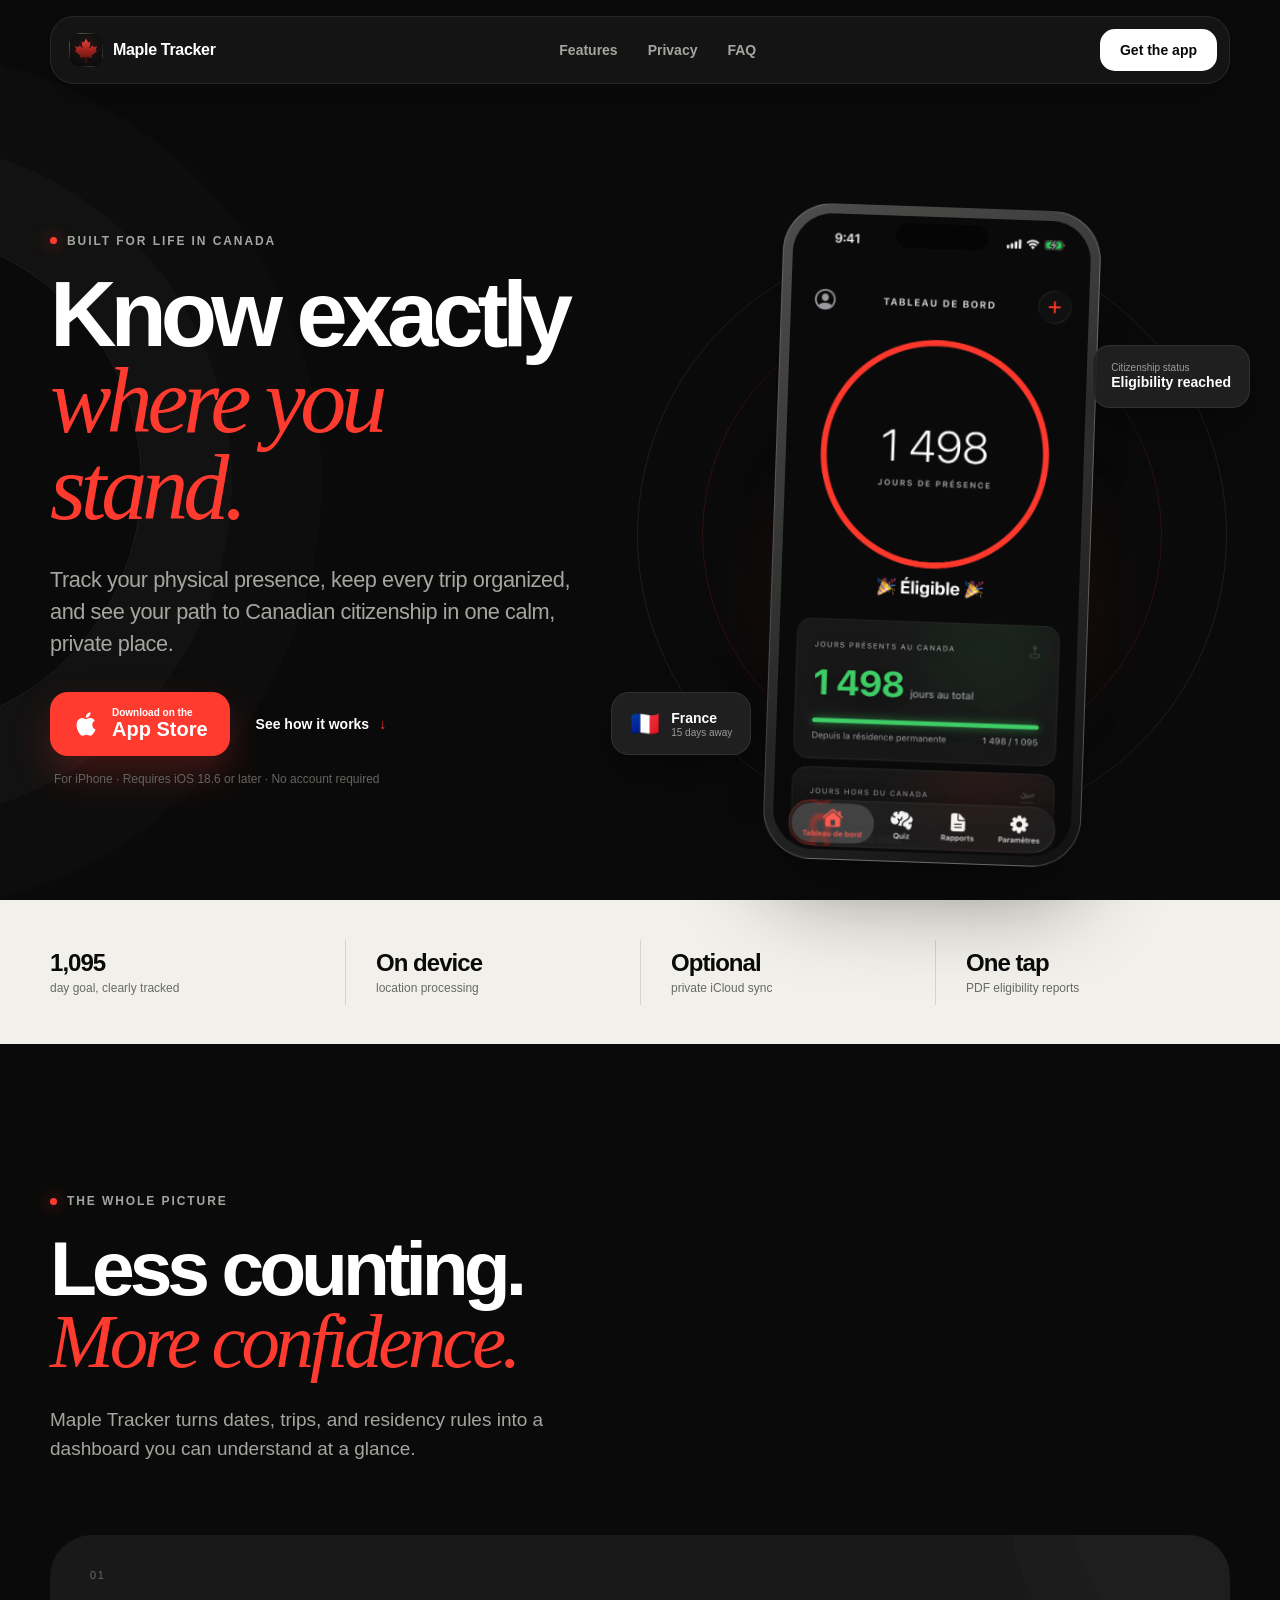
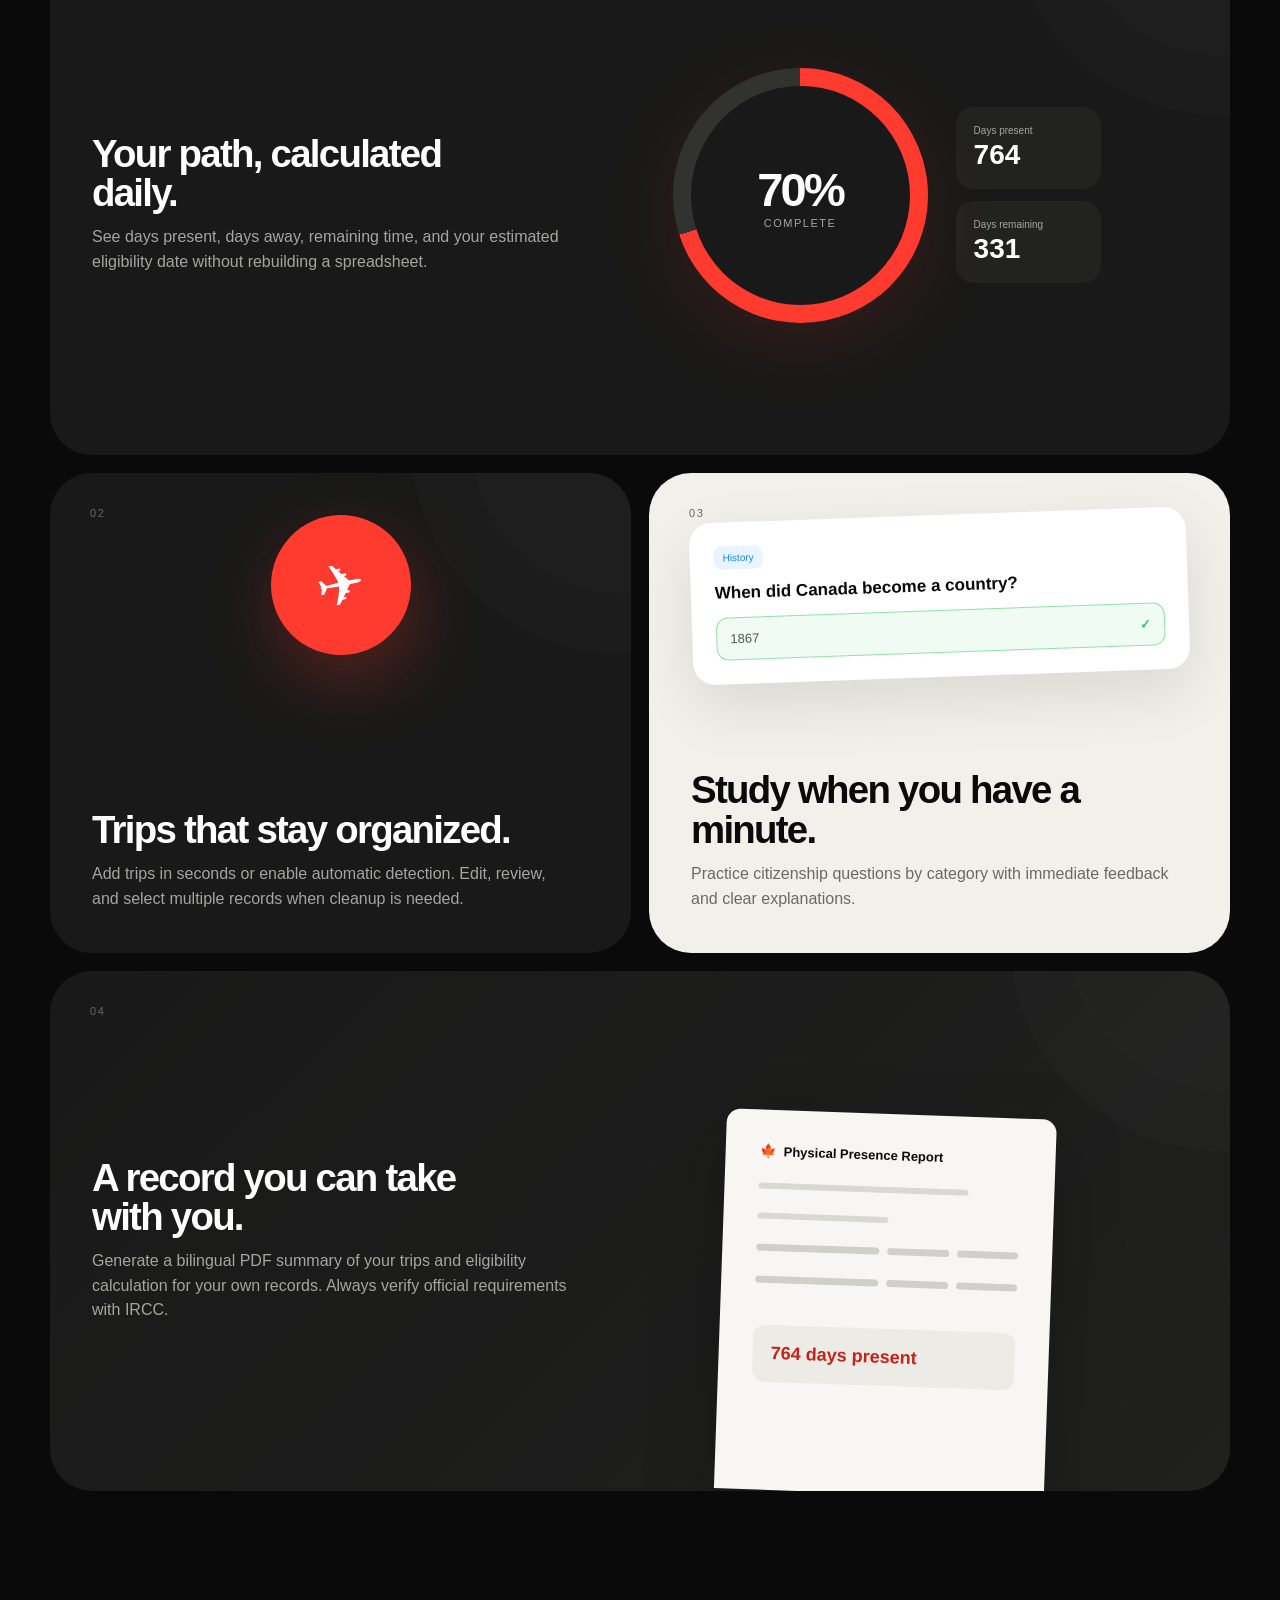
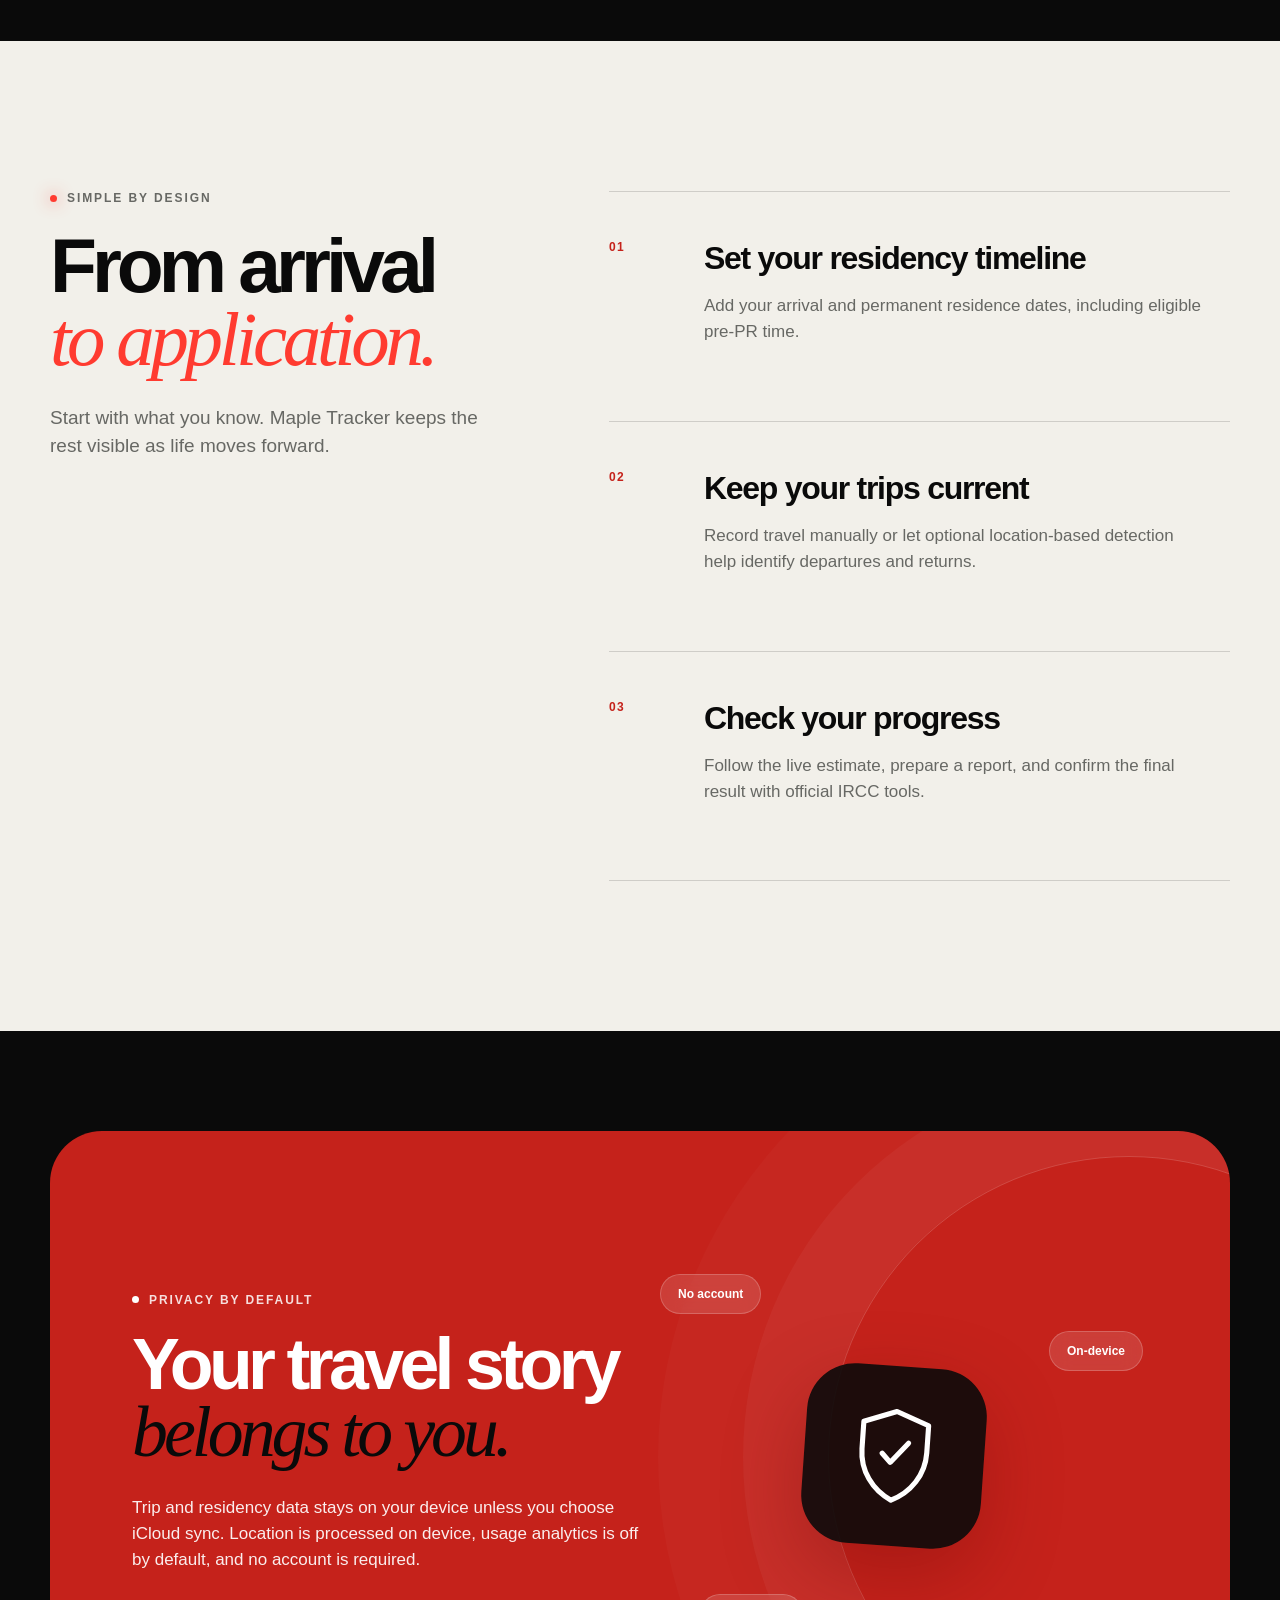
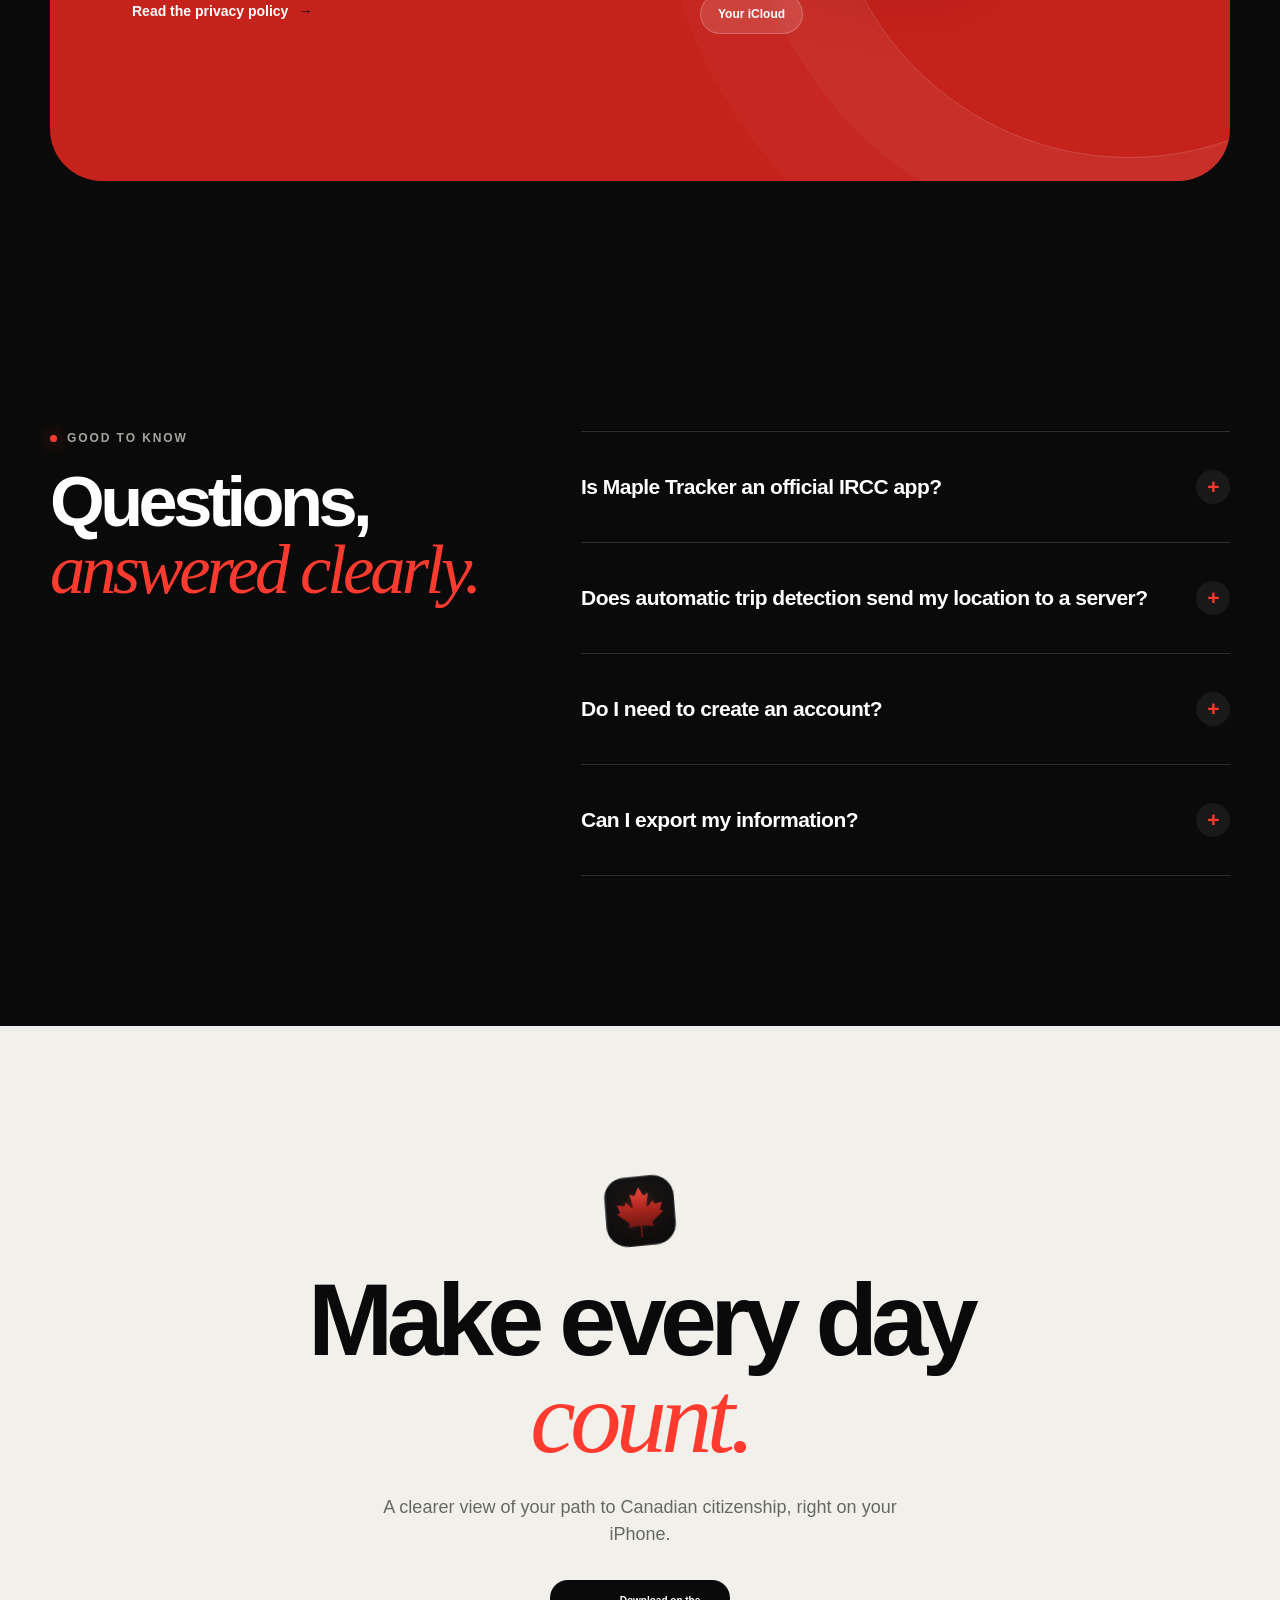
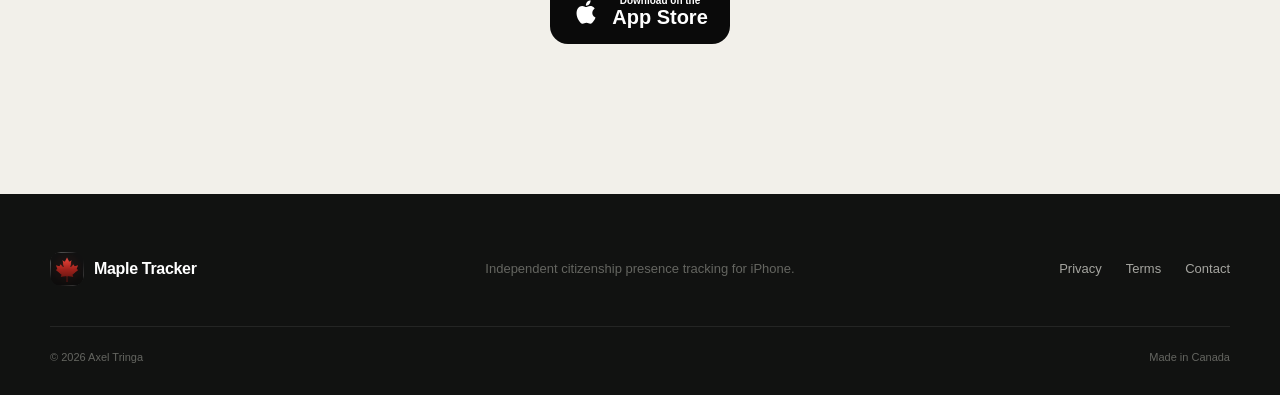
==== commit 731e26f6: "Use current app assets on website" ====
--- a/index.html
+++ b/index.html
@@ -6,14 +6,14 @@
   <meta name="theme-color" content="#0a0a0a">
   <meta name="description" content="Maple Tracker helps Canadian permanent residents track physical presence, record trips, and prepare for citizenship on iPhone.">
   <title>Maple Tracker — Know where you stand</title>
-  <link rel="icon" href="favicon.svg" type="image/svg+xml">
+  <link rel="icon" href="favicon.png" type="image/png">
   <link rel="stylesheet" href="styles.css">
 </head>
 <body>
   <a class="skip-link" href="#main">Skip to content</a>
   <header class="site-header">
     <nav class="nav shell" aria-label="Primary navigation">
-      <a class="brand" href="index.html" aria-label="Maple Tracker home"><span class="brand-mark" aria-hidden="true"><svg viewBox="0 0 40 42"><path d="M20 1.5l3.3 7.1 5.6-3-1.4 8 7.5-1.2-4.7 6.2 5.5 3-8.2 3.7 1.5 6.2-7.1-1.3.5 10.3h-5L18 30.2l-7.1 1.3 1.5-6.2-8.2-3.7 5.5-3L5 12.4l7.5 1.2-1.4-8 5.6 3L20 1.5z"/></svg></span><span>Maple Tracker</span></a>
+      <a class="brand" href="index.html" aria-label="Maple Tracker home"><span class="brand-mark" aria-hidden="true"><img src="app-icon.png" alt=""></span><span>Maple Tracker</span></a>
       <div class="nav-links"><a href="#features">Features</a><a href="#privacy">Privacy</a><a href="#faq">FAQ</a></div>
       <a class="nav-cta" href="https://apps.apple.com/ca/app/maple-countdown/id6758927692" aria-label="Download Maple Tracker on the App Store">Get the app</a>
     </nav>
@@ -32,17 +32,10 @@
         <p class="availability">For iPhone · Requires iOS 18.6 or later · No account required</p>
       </div>
 
-      <div class="hero-product reveal" role="img" aria-label="Maple Tracker dashboard preview">
+      <div class="hero-product reveal" id="product-preview" role="img" aria-label="Maple Tracker dashboard preview">
         <div class="orbit orbit-one"></div><div class="orbit orbit-two"></div>
-        <div class="phone"><div class="phone-screen">
-          <div class="status-row"><span>9:41</span><span>●●●</span></div>
-          <div class="app-topbar"><span class="profile-dot"></span><strong>Dashboard</strong><span class="add-button">+</span></div>
-          <div class="progress-visual"><div class="progress-ring"><div><strong>764</strong><span>days present</span></div></div><strong class="status-title">Not Yet Eligible</strong><span class="status-caption"><i></i>331 days remaining</span></div>
-          <div class="metric-card"><div class="metric-head"><span>Days in Canada</span><span>⌖</span></div><div><strong class="green">764</strong><small> days total</small></div><div class="metric-bar"><span></span></div><div class="metric-foot"><span>Since permanent residence</span><span>764 / 1,095</span></div></div>
-          <div class="metric-card red-card"><div class="metric-head"><span>Days outside Canada</span><span>⌁</span></div><div><strong>67</strong><small> days total</small></div><div class="metric-bar"><span></span></div><div class="metric-foot"><span>Last 5 years</span><span>67 / 1,095</span></div></div>
-          <div class="tabbar"><b>⌂<small>Dashboard</small></b><span>◉<small>Quiz</small></span><span>▤<small>Reports</small></span><span>⚙<small>Settings</small></span></div>
-        </div></div>
-        <div class="floating-card eligibility-card"><span>Estimated eligibility</span><strong>June 12, 2027</strong></div>
+        <div class="phone"><div class="phone-screen"><img class="app-screenshot" src="app-dashboard.png" alt="Current Maple Tracker dashboard shown in French"></div></div>
+        <div class="floating-card eligibility-card"><span>Citizenship status</span><strong>Eligibility reached</strong></div>
         <div class="floating-card trip-card"><span class="flag">🇫🇷</span><div><strong>France</strong><span>15 days away</span></div></div>
       </div>
     </section>
@@ -81,10 +74,10 @@
       </div>
     </section>
 
-    <section class="final-cta"><div class="shell final-cta-inner reveal"><span class="cta-leaf" aria-hidden="true">🍁</span><h2>Make every day<br><em>count.</em></h2><p>A clearer view of your path to Canadian citizenship, right on your iPhone.</p><a class="app-store-button light-button" href="https://apps.apple.com/ca/app/maple-countdown/id6758927692"><svg viewBox="0 0 24 24" aria-hidden="true"><path d="M18.7 19.5c-.8 1.2-1.7 2.5-3 2.5-1.4 0-1.8-.8-3.3-.8s-2 .8-3.3.8c-1.3.1-2.3-1.3-3.1-2.5C4.3 17 3 12.5 4.7 9.4c.9-1.5 2.4-2.5 4.1-2.5 1.3 0 2.5.9 3.3.9.8 0 2.3-1.1 3.8-.9.7 0 2.5.3 3.6 2-.1.1-2.1 1.3-2.1 3.8 0 3 2.7 4 2.7 4s-.4 1.8-1.4 2.8zM15.9 2c.1 1.2-.3 2.4-1 3.2-.7.9-1.8 1.5-3 1.4-.1-1.1.4-2.3 1-3.1.8-.8 2-1.4 3-1.5z"/></svg><span><small>Download on the</small>App Store</span></a></div></section>
+    <section class="final-cta"><div class="shell final-cta-inner reveal"><span class="cta-leaf" aria-hidden="true"><img src="app-icon.png" alt=""></span><h2>Make every day<br><em>count.</em></h2><p>A clearer view of your path to Canadian citizenship, right on your iPhone.</p><a class="app-store-button light-button" href="https://apps.apple.com/ca/app/maple-countdown/id6758927692"><svg viewBox="0 0 24 24" aria-hidden="true"><path d="M18.7 19.5c-.8 1.2-1.7 2.5-3 2.5-1.4 0-1.8-.8-3.3-.8s-2 .8-3.3.8c-1.3.1-2.3-1.3-3.1-2.5C4.3 17 3 12.5 4.7 9.4c.9-1.5 2.4-2.5 4.1-2.5 1.3 0 2.5.9 3.3.9.8 0 2.3-1.1 3.8-.9.7 0 2.5.3 3.6 2-.1.1-2.1 1.3-2.1 3.8 0 3 2.7 4 2.7 4s-.4 1.8-1.4 2.8zM15.9 2c.1 1.2-.3 2.4-1 3.2-.7.9-1.8 1.5-3 1.4-.1-1.1.4-2.3 1-3.1.8-.8 2-1.4 3-1.5z"/></svg><span><small>Download on the</small>App Store</span></a></div></section>
   </main>
 
-  <footer class="site-footer"><div class="shell footer-grid"><a class="brand" href="index.html"><span class="brand-mark" aria-hidden="true"><svg viewBox="0 0 40 42"><path d="M20 1.5l3.3 7.1 5.6-3-1.4 8 7.5-1.2-4.7 6.2 5.5 3-8.2 3.7 1.5 6.2-7.1-1.3.5 10.3h-5L18 30.2l-7.1 1.3 1.5-6.2-8.2-3.7 5.5-3L5 12.4l7.5 1.2-1.4-8 5.6 3L20 1.5z"/></svg></span><span>Maple Tracker</span></a><p>Independent citizenship presence tracking for iPhone.</p><div class="footer-links"><a href="privacy-policy.html">Privacy</a><a href="terms-of-service.html">Terms</a><a href="mailto:axel@mapletracker.ca">Contact</a></div></div><div class="shell footer-bottom"><span>© 2026 Axel Tringa</span><span>Made in Canada</span></div></footer>
+  <footer class="site-footer"><div class="shell footer-grid"><a class="brand" href="index.html"><span class="brand-mark" aria-hidden="true"><img src="app-icon.png" alt=""></span><span>Maple Tracker</span></a><p>Independent citizenship presence tracking for iPhone.</p><div class="footer-links"><a href="privacy-policy.html">Privacy</a><a href="terms-of-service.html">Terms</a><a href="mailto:axel@mapletracker.ca">Contact</a></div></div><div class="shell footer-bottom"><span>© 2026 Axel Tringa</span><span>Made in Canada</span></div></footer>
 
   <script>
     document.documentElement.classList.add('js');
--- a/styles.css
+++ b/styles.css
@@ -23,7 +23,7 @@
 
 .final-cta{padding:150px 0;background:var(--paper);color:var(--ink);text-align:center}.final-cta-inner{display:flex;align-items:center;flex-direction:column}.cta-leaf{width:70px;height:70px;margin-bottom:26px;display:grid;place-items:center;border-radius:22px;background:var(--red);font-size:34px;transform:rotate(-5deg)}.final-cta h2{font-size:clamp(62px,8vw,112px)}.final-cta p{max-width:560px;margin:28px auto 32px;color:#676864;font-size:18px;line-height:1.5}.light-button{background:var(--ink);box-shadow:none}.site-footer{padding:58px 0 32px;background:var(--ink-soft)}.footer-grid{display:grid;grid-template-columns:1fr 1fr 1fr;align-items:center;gap:30px}.footer-grid>p{margin:0;color:var(--dim);font-size:13px;text-align:center}.footer-links{display:flex;justify-content:flex-end;gap:24px}.footer-links a{color:var(--muted);font-size:13px;text-decoration:none}.footer-links a:hover{color:#fff}.footer-bottom{margin-top:40px;padding-top:24px;display:flex;justify-content:space-between;border-top:1px solid rgba(255,255,255,.08);color:var(--dim);font-size:11px}
 
-#features,#privacy,#faq,#how-it-works{scroll-margin-top:110px}.brand{color:#fff}.privacy-panel{background:var(--red-deep)}.eyebrow.light{color:rgba(255,255,255,.85)}.privacy-copy>p:not(.eyebrow){color:rgba(255,255,255,.92)}
+#features,#privacy,#faq,#how-it-works{scroll-margin-top:110px}.brand{color:#fff}.brand-mark{overflow:hidden;background:transparent;box-shadow:none}.brand-mark img{width:100%;height:100%;display:block;border-radius:inherit;object-fit:cover}.phone-screen{padding:0}.app-screenshot{width:100%;height:100%;display:block;object-fit:cover;object-position:center top}.trip-card{left:-22px}.cta-leaf{padding:0;overflow:hidden;background:transparent}.cta-leaf img{width:100%;height:100%;display:block;object-fit:cover}.privacy-panel{background:var(--red-deep)}.eyebrow.light{color:rgba(255,255,255,.85)}.privacy-copy>p:not(.eyebrow){color:rgba(255,255,255,.92)}
 .js .reveal{opacity:0;transform:translateY(22px);transition:opacity .7s ease,transform .7s ease}.js .reveal.is-visible{opacity:1;transform:none}
 
 /* Legal pages */
@@ -31,4 +31,5 @@
 
 @media(max-width:980px){.hero{min-height:auto;padding-top:170px;padding-bottom:100px;grid-template-columns:1fr;text-align:center}.hero-copy{display:flex;align-items:center;flex-direction:column}.hero-product{margin-top:10px}.trust-grid{grid-template-columns:repeat(2,1fr);padding:30px 0}.trust-grid div{padding:20px 28px}.trust-grid div:nth-child(3){border-left:0}.feature-wide{grid-template-columns:1fr;gap:45px;padding-top:95px}.feature-wide .feature-copy{align-self:end}.report-sheet{align-self:center}.journey-grid,.faq-section{grid-template-columns:1fr;gap:30px}.journey-heading,.faq-section .section-heading{position:static}.privacy-panel{padding:62px 50px}.footer-grid{grid-template-columns:1fr;justify-items:center}.footer-links{justify-content:center}}
 @media(max-width:680px){.shell{width:min(100% - 28px,1180px)}.site-header{top:10px}.nav{min-height:60px;padding:8px 9px 8px 13px;border-radius:20px}.brand{font-size:14px}.brand-mark{width:32px;height:32px}.nav-links{display:none}.nav-cta{padding:11px 14px;border-radius:13px;font-size:12px}.hero{padding-top:135px;padding-bottom:70px;gap:10px}h1{font-size:clamp(54px,15vw,76px)}.hero-lead{margin:26px 0;font-size:17px}.hero-actions{flex-direction:column;gap:20px}.hero-product{min-height:590px;width:100%;margin:-30px 0 -35px;transform:scale(.88)}.orbit-one{width:470px;height:470px}.orbit-two{width:370px;height:370px}.phone{width:288px;height:594px}.progress-visual{height:195px}.progress-ring{width:125px;height:125px}.eligibility-card{right:-15px}.trip-card{left:-15px}.trust-grid{grid-template-columns:1fr;text-align:center}.trust-grid div,.trust-grid div:first-child{padding:20px 0;border-left:0;border-top:1px solid rgba(10,10,10,.1)}.trust-grid div:first-child{border-top:0}.section{padding-top:92px;padding-bottom:92px}.section-heading{margin-bottom:45px}.section-heading h2{font-size:53px}.section-heading>p:last-child{font-size:17px}.bento-grid{grid-template-columns:1fr}.feature-card,.feature-wide{min-height:450px;grid-column:auto;padding:34px 28px;border-radius:30px}.feature-wide{padding-top:84px}.feature-card h3{font-size:31px}.feature-symbol{width:115px;height:115px}.mini-dashboard{margin:-20px -70px;transform:scale(.72)}.report-sheet{width:270px;height:330px}.steps-list li{padding:36px 0;grid-template-columns:44px 1fr;gap:12px}.steps-list h3{font-size:26px}.privacy-section{padding-top:14px;padding-bottom:14px}.privacy-panel{min-height:780px;padding:50px 28px;grid-template-columns:1fr;border-radius:32px;text-align:center}.privacy-copy{display:flex;align-items:center;flex-direction:column}.privacy-copy h2{font-size:52px}.privacy-orbit{height:330px}.shield{width:145px;height:145px}.shield svg{width:65px}.chip-one{top:25px;left:0}.chip-two{top:75px;right:-5px}.chip-three{bottom:28px;left:25px}.faq-section{gap:0}.faq-list summary{min-height:100px;font-size:18px}.faq-list details p{margin-right:0}.final-cta{padding:100px 0}.final-cta h2{font-size:64px}.footer-bottom{flex-direction:column;align-items:center;gap:8px}.legal-hero{padding:145px 0 70px}.legal-content{width:min(100% - 36px,800px);padding:65px 0 90px}}
+@media(max-width:680px){.hero-product{min-height:720px;margin:-30px 0 -20px}.trip-card{left:50%;bottom:-12px;transform:translateX(-50%)}}
 @media(prefers-reduced-motion:reduce){html{scroll-behavior:auto}*,*:before,*:after{animation-duration:.01ms!important;animation-iteration-count:1!important;transition-duration:.01ms!important}.js .reveal{opacity:1;transform:none}}
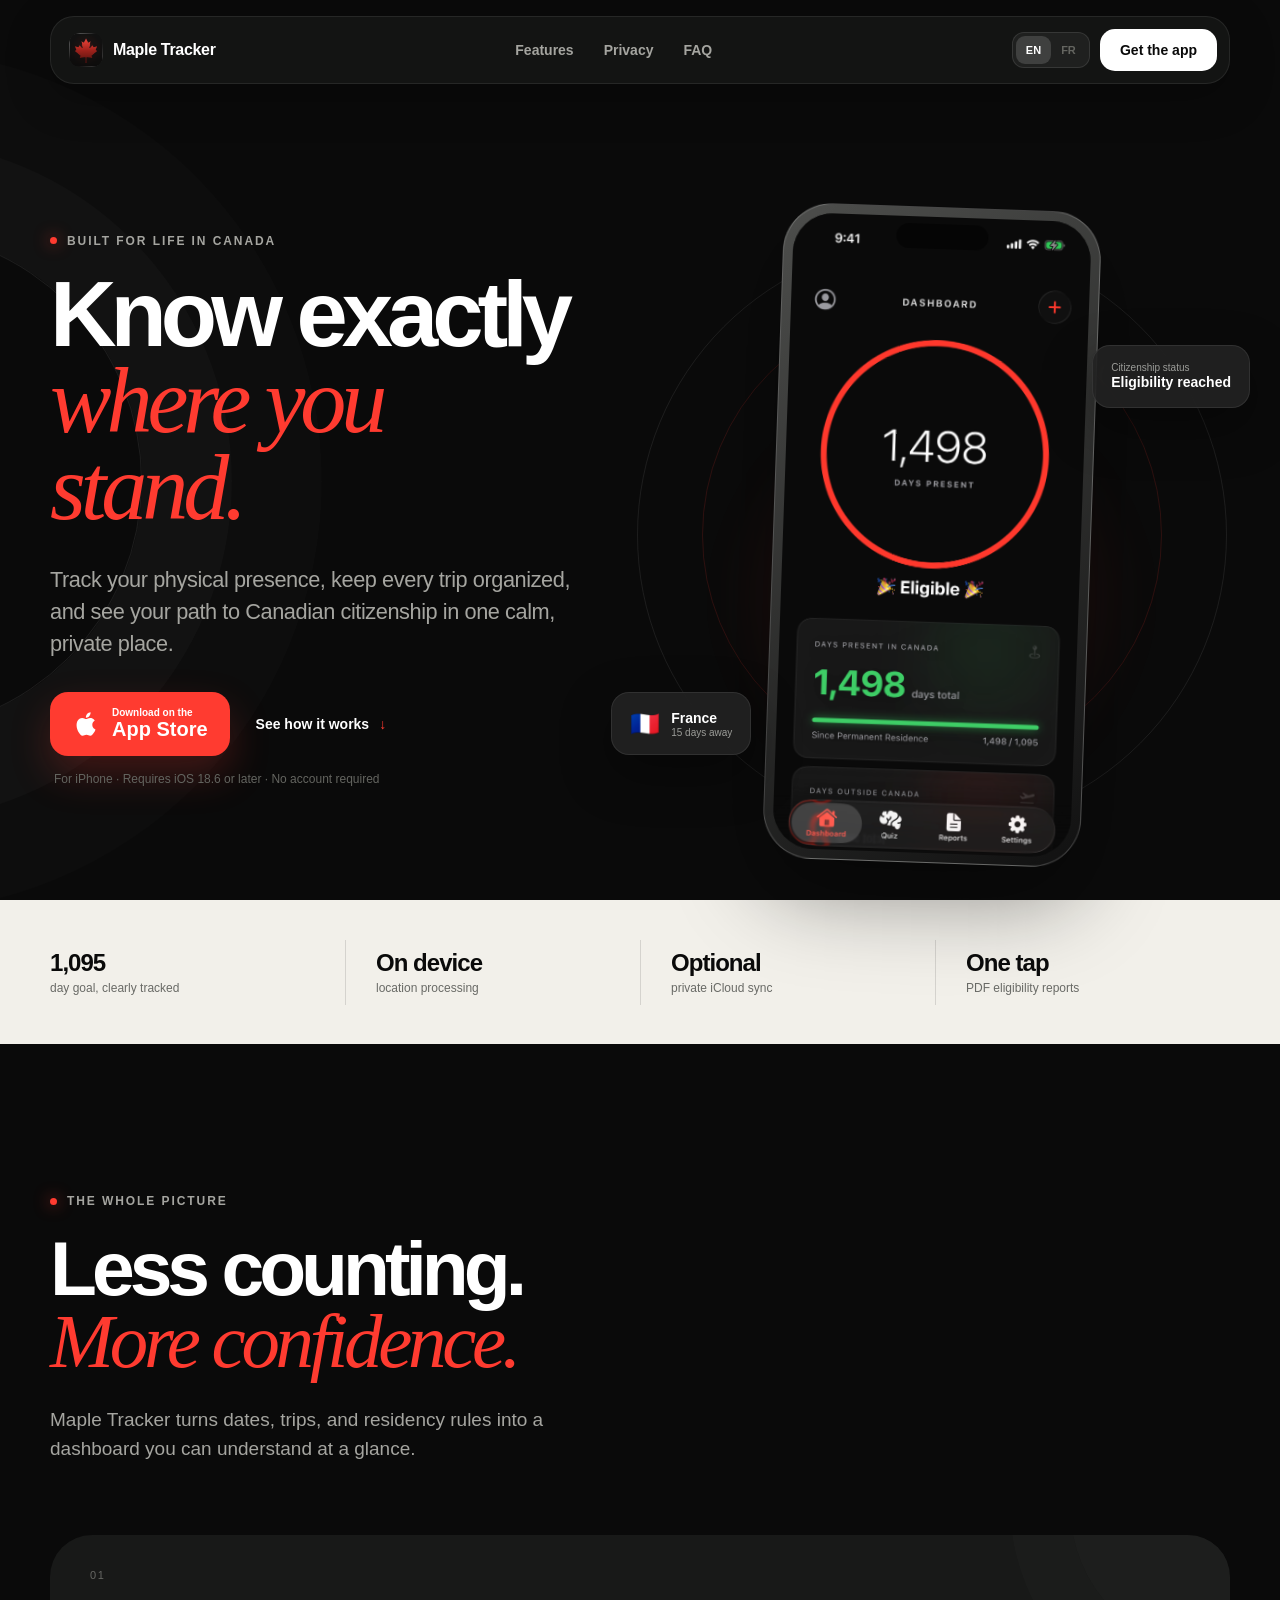
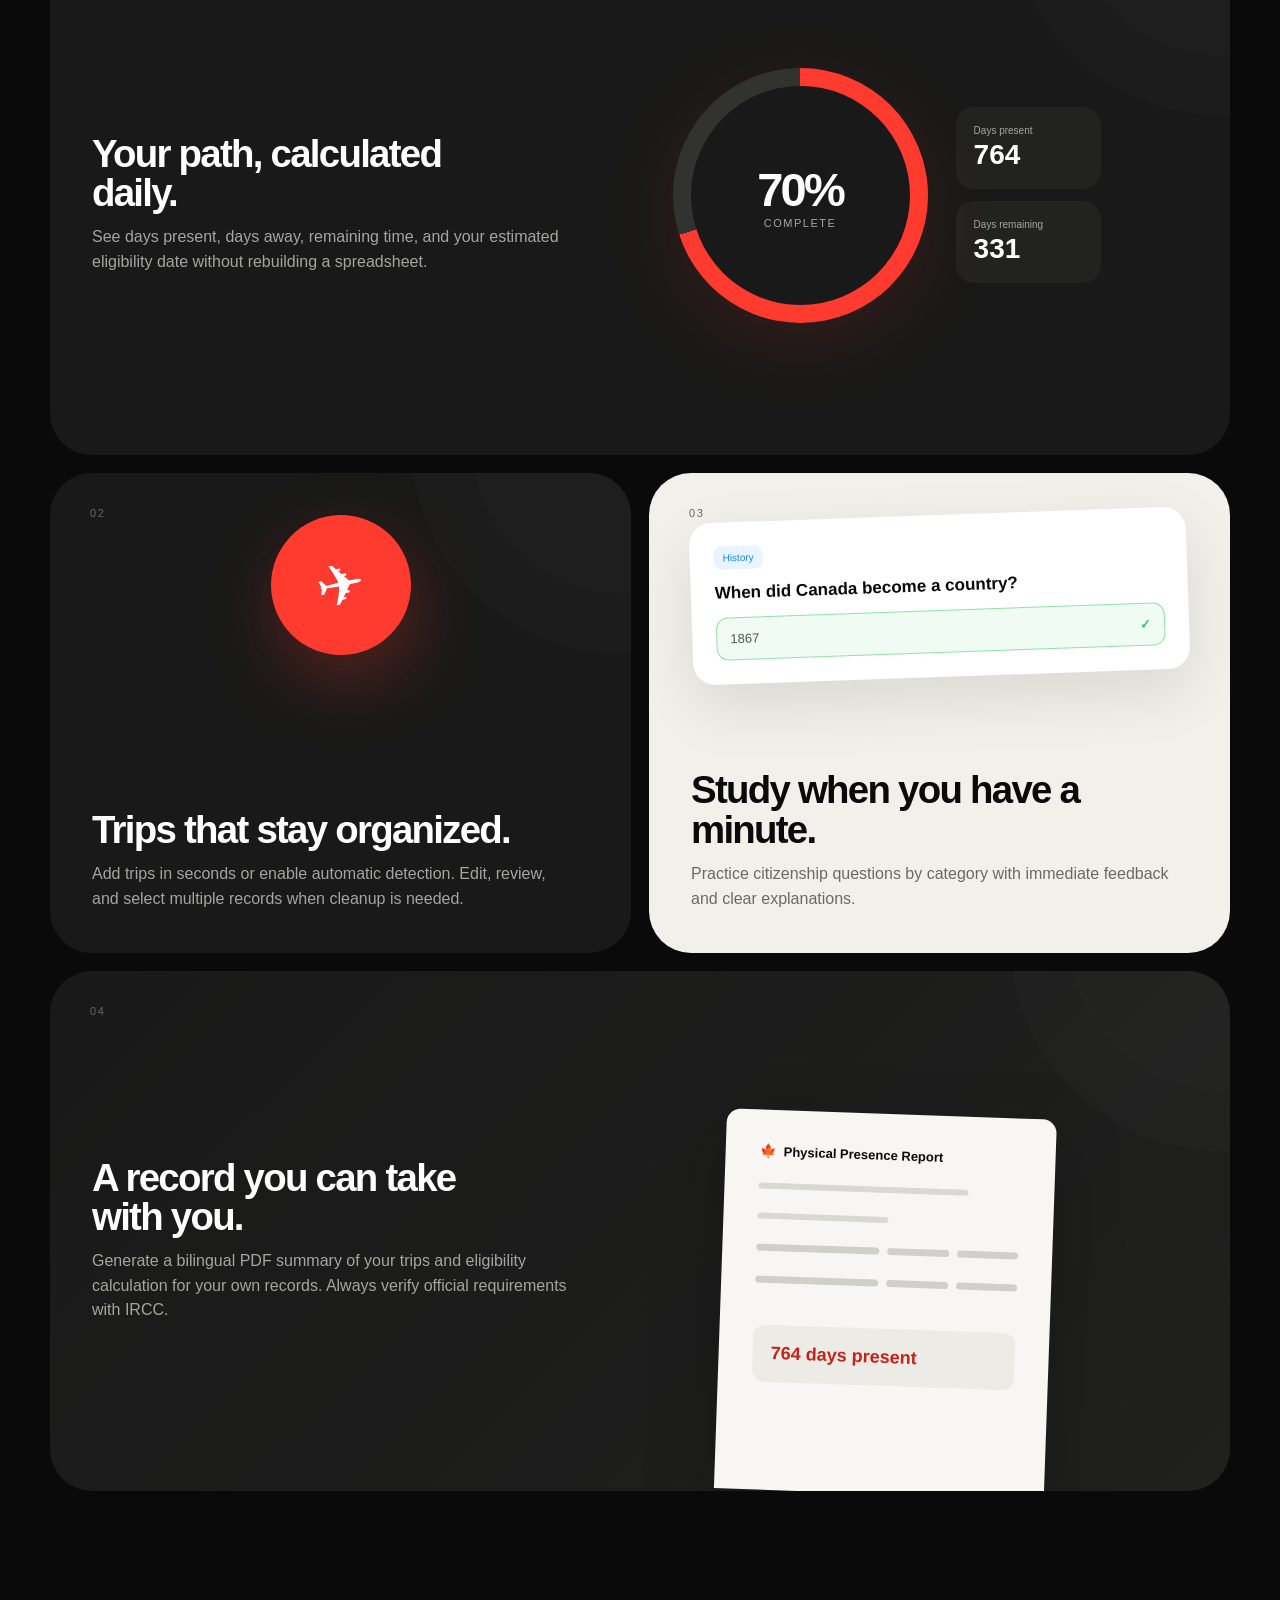
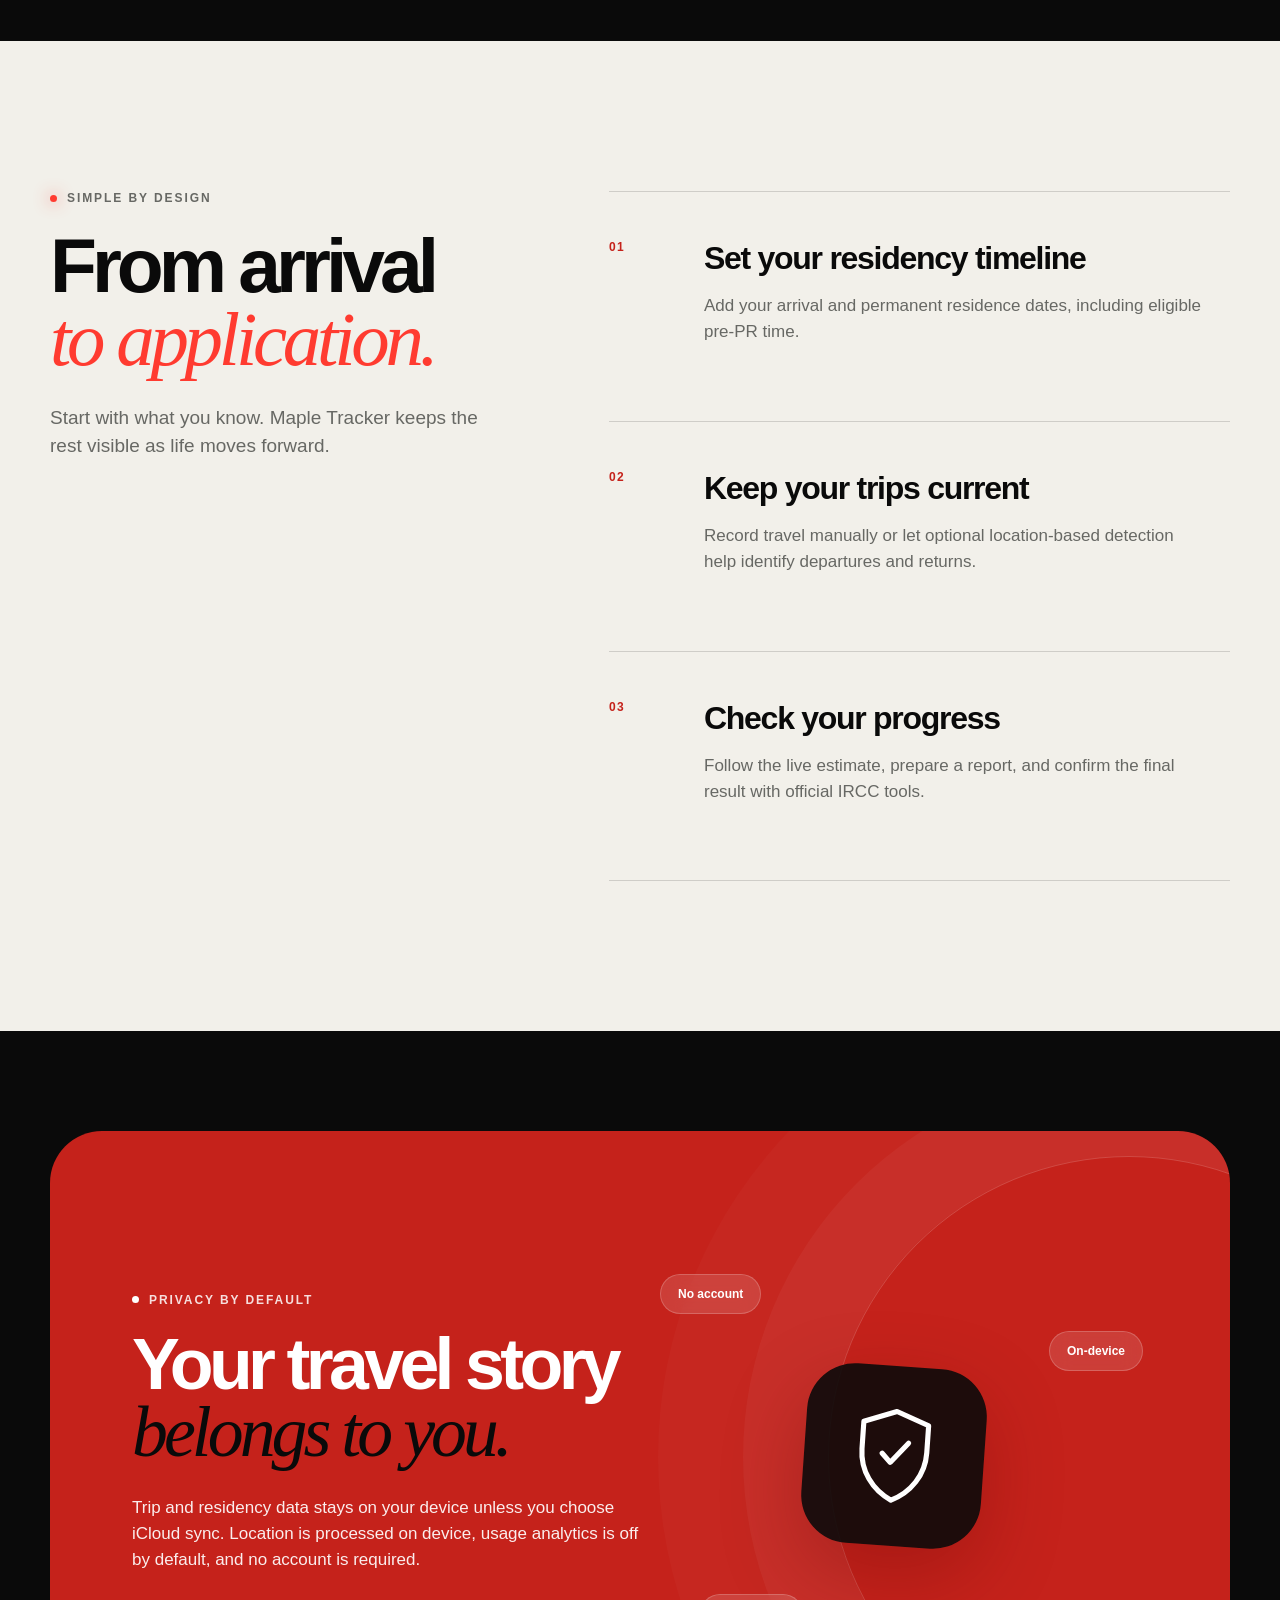
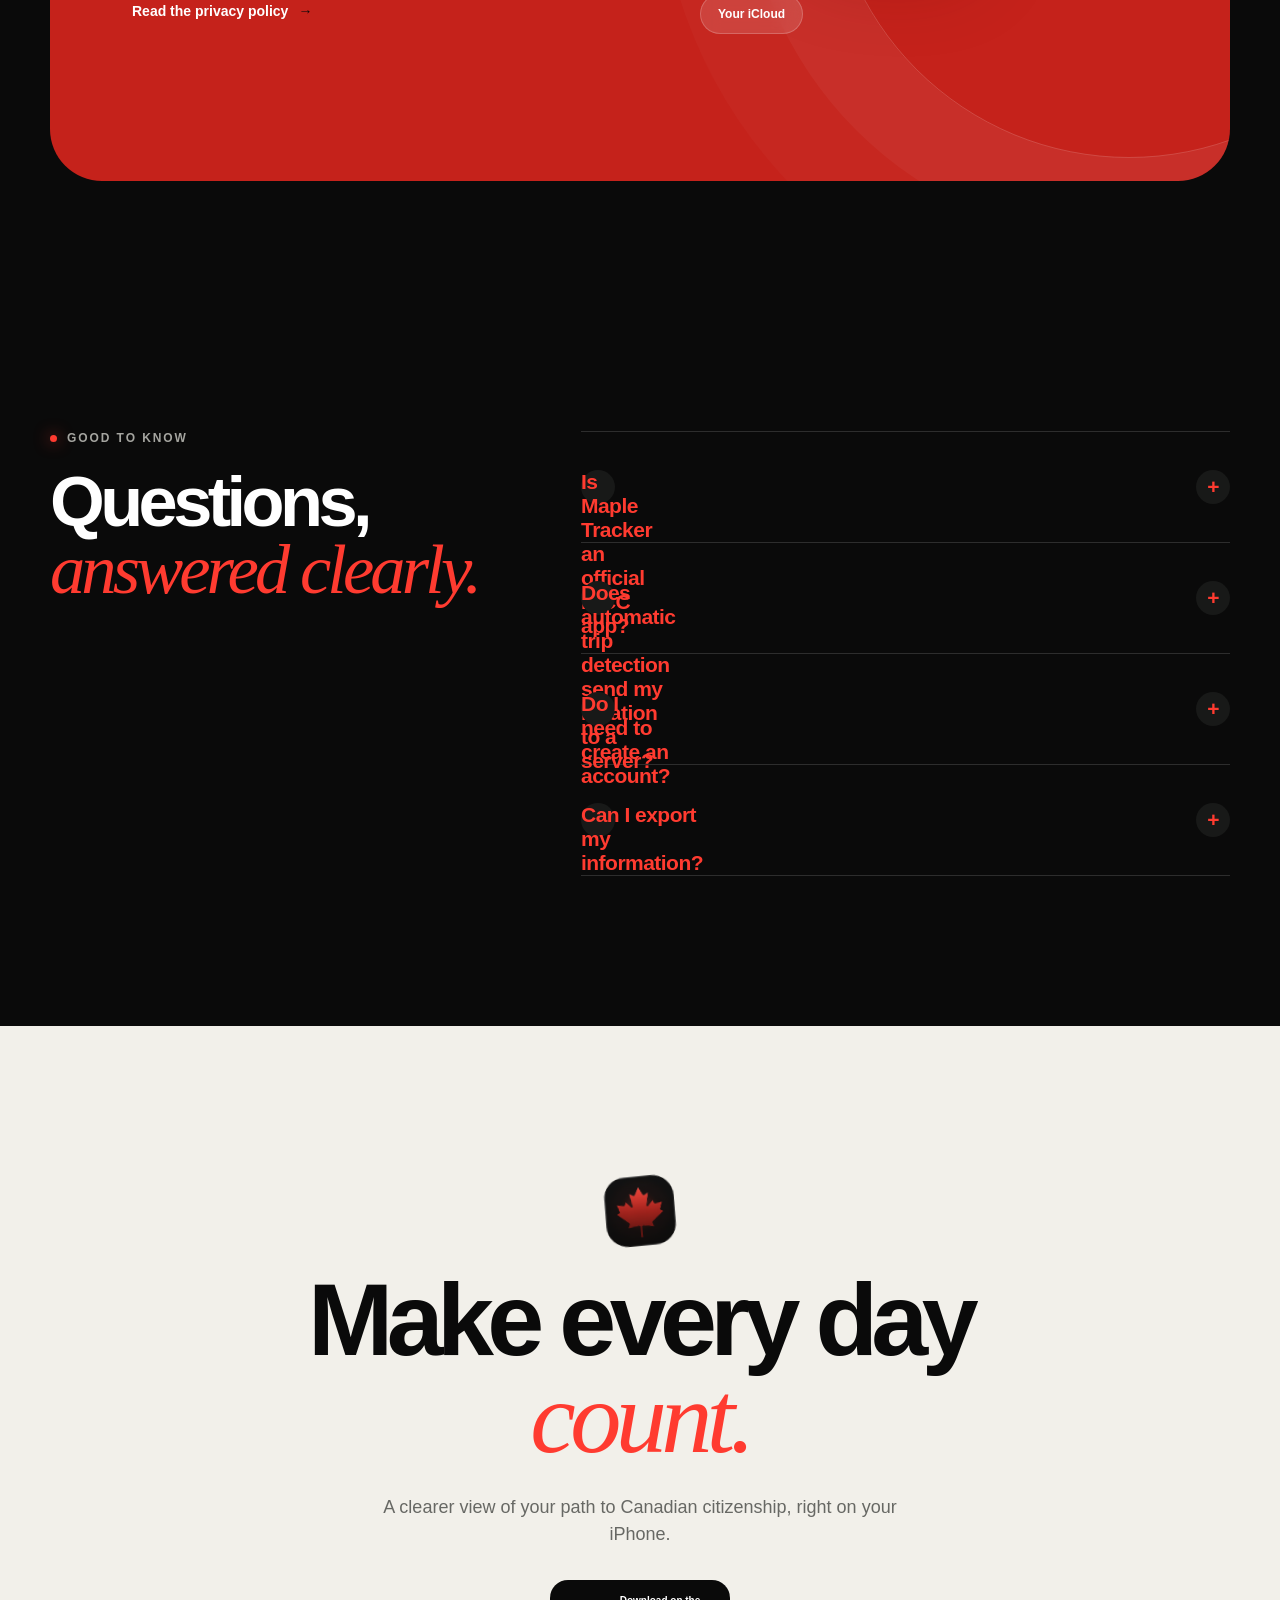
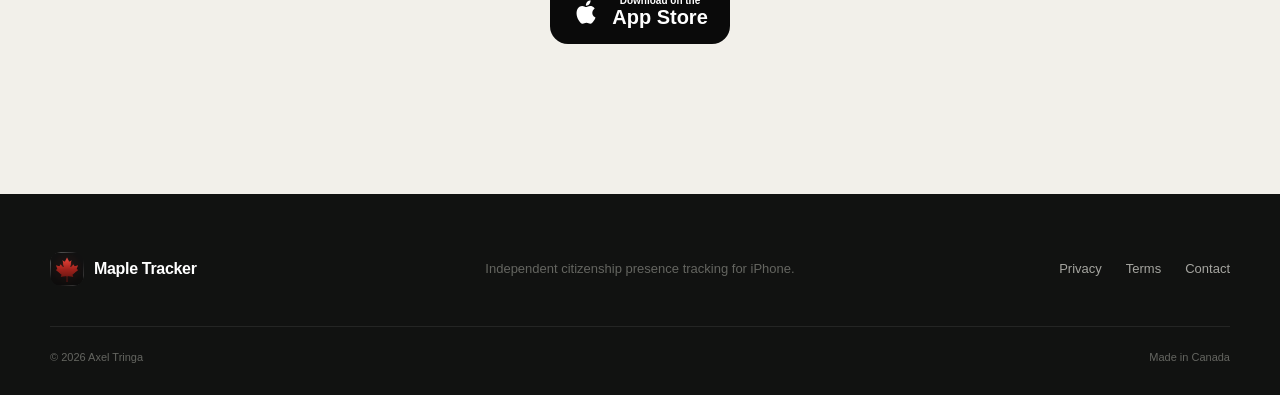
==== commit fc8b978d: "Add bilingual website experience" ====
--- a/index.html
+++ b/index.html
@@ -1,88 +1,103 @@
 <!DOCTYPE html>
-<html lang="en">
+<html lang="en" data-lang="en">
 <head>
   <meta charset="UTF-8">
   <meta name="viewport" content="width=device-width, initial-scale=1.0">
   <meta name="theme-color" content="#0a0a0a">
   <meta name="description" content="Maple Tracker helps Canadian permanent residents track physical presence, record trips, and prepare for citizenship on iPhone.">
   <title>Maple Tracker — Know where you stand</title>
+  <script>
+    (() => {
+      const requested = new URLSearchParams(window.location.search).get("lang");
+      let saved = null;
+      try { saved = localStorage.getItem("maple-tracker-language"); } catch (_) {}
+      const preferred = requested || saved || navigator.languages?.[0] || navigator.language || "en";
+      const language = preferred.toLowerCase().startsWith("fr") ? "fr" : "en";
+      document.documentElement.lang = language;
+      document.documentElement.dataset.lang = language;
+    })();
+  </script>
   <link rel="icon" href="favicon.png" type="image/png">
   <link rel="stylesheet" href="styles.css">
 </head>
-<body>
-  <a class="skip-link" href="#main">Skip to content</a>
+<body data-page="home">
+  <a class="skip-link" href="#main" data-i18n="skip">Skip to content</a>
   <header class="site-header">
-    <nav class="nav shell" aria-label="Primary navigation">
-      <a class="brand" href="index.html" aria-label="Maple Tracker home"><span class="brand-mark" aria-hidden="true"><img src="app-icon.png" alt=""></span><span>Maple Tracker</span></a>
-      <div class="nav-links"><a href="#features">Features</a><a href="#privacy">Privacy</a><a href="#faq">FAQ</a></div>
-      <a class="nav-cta" href="https://apps.apple.com/ca/app/maple-countdown/id6758927692" aria-label="Download Maple Tracker on the App Store">Get the app</a>
+    <nav class="nav shell" aria-label="Primary navigation" data-i18n-aria-label="nav.label">
+      <a class="brand" href="index.html" aria-label="Maple Tracker home" data-i18n-aria-label="nav.home"><span class="brand-mark" aria-hidden="true"><img src="app-icon.png" alt=""></span><span>Maple Tracker</span></a>
+      <div class="nav-links"><a href="#features" data-i18n="nav.features">Features</a><a href="#privacy" data-i18n="nav.privacy">Privacy</a><a href="#faq" data-i18n="nav.faq">FAQ</a></div>
+      <div class="nav-actions">
+        <div class="language-switcher" role="group" aria-label="Language" data-i18n-aria-label="language.label"><button type="button" data-language="en" aria-pressed="true">EN</button><button type="button" data-language="fr" aria-pressed="false">FR</button></div>
+        <a class="nav-cta" href="https://apps.apple.com/ca/app/maple-countdown/id6758927692" aria-label="Download Maple Tracker on the App Store" data-i18n="nav.cta" data-i18n-aria-label="nav.ctaLabel">Get the app</a>
+      </div>
     </nav>
   </header>
 
   <main id="main">
     <section class="hero shell">
       <div class="hero-copy reveal">
-        <p class="eyebrow"><span></span> Built for life in Canada</p>
-        <h1>Know exactly<br><em>where you stand.</em></h1>
-        <p class="hero-lead">Track your physical presence, keep every trip organized, and see your path to Canadian citizenship in one calm, private place.</p>
+        <p class="eyebrow"><span></span> <b data-i18n="hero.eyebrow">Built for life in Canada</b></p>
+        <h1 data-i18n-html="hero.title">Know exactly<br><em>where you stand.</em></h1>
+        <p class="hero-lead" data-i18n="hero.lead">Track your physical presence, keep every trip organized, and see your path to Canadian citizenship in one calm, private place.</p>
         <div class="hero-actions">
-          <a class="app-store-button" href="https://apps.apple.com/ca/app/maple-countdown/id6758927692"><svg viewBox="0 0 24 24" aria-hidden="true"><path d="M18.7 19.5c-.8 1.2-1.7 2.5-3 2.5-1.4 0-1.8-.8-3.3-.8s-2 .8-3.3.8c-1.3.1-2.3-1.3-3.1-2.5C4.3 17 3 12.5 4.7 9.4c.9-1.5 2.4-2.5 4.1-2.5 1.3 0 2.5.9 3.3.9.8 0 2.3-1.1 3.8-.9.7 0 2.5.3 3.6 2-.1.1-2.1 1.3-2.1 3.8 0 3 2.7 4 2.7 4s-.4 1.8-1.4 2.8zM15.9 2c.1 1.2-.3 2.4-1 3.2-.7.9-1.8 1.5-3 1.4-.1-1.1.4-2.3 1-3.1.8-.8 2-1.4 3-1.5z"/></svg><span><small>Download on the</small>App Store</span></a>
-          <a class="text-link" href="#how-it-works">See how it works <span aria-hidden="true">↓</span></a>
+          <a class="app-store-button" href="https://apps.apple.com/ca/app/maple-countdown/id6758927692" aria-label="Download Maple Tracker on the App Store" data-i18n-aria-label="nav.ctaLabel"><svg viewBox="0 0 24 24" aria-hidden="true"><path d="M18.7 19.5c-.8 1.2-1.7 2.5-3 2.5-1.4 0-1.8-.8-3.3-.8s-2 .8-3.3.8c-1.3.1-2.3-1.3-3.1-2.5C4.3 17 3 12.5 4.7 9.4c.9-1.5 2.4-2.5 4.1-2.5 1.3 0 2.5.9 3.3.9.8 0 2.3-1.1 3.8-.9.7 0 2.5.3 3.6 2-.1.1-2.1 1.3-2.1 3.8 0 3 2.7 4 2.7 4s-.4 1.8-1.4 2.8zM15.9 2c.1 1.2-.3 2.4-1 3.2-.7.9-1.8 1.5-3 1.4-.1-1.1.4-2.3 1-3.1.8-.8 2-1.4 3-1.5z"/></svg><span><small data-i18n="store.download">Download on the</small>App Store</span></a>
+          <a class="text-link" href="#how-it-works" data-i18n-html="hero.how">See how it works <span aria-hidden="true">↓</span></a>
         </div>
-        <p class="availability">For iPhone · Requires iOS 18.6 or later · No account required</p>
+        <p class="availability" data-i18n="hero.availability">For iPhone · Requires iOS 18.6 or later · No account required</p>
       </div>
 
-      <div class="hero-product reveal" id="product-preview" role="img" aria-label="Maple Tracker dashboard preview">
+      <div class="hero-product reveal" id="product-preview" role="img" aria-label="Maple Tracker dashboard preview" data-i18n-aria-label="hero.previewLabel">
         <div class="orbit orbit-one"></div><div class="orbit orbit-two"></div>
-        <div class="phone"><div class="phone-screen"><img class="app-screenshot" src="app-dashboard.png" alt="Current Maple Tracker dashboard shown in French"></div></div>
-        <div class="floating-card eligibility-card"><span>Citizenship status</span><strong>Eligibility reached</strong></div>
-        <div class="floating-card trip-card"><span class="flag">🇫🇷</span><div><strong>France</strong><span>15 days away</span></div></div>
+        <div class="phone"><div class="phone-screen"><img class="app-screenshot screenshot-en" src="app-dashboard-en.png" alt="Current Maple Tracker dashboard shown in English"><img class="app-screenshot screenshot-fr" src="app-dashboard-fr.png" alt="Tableau de bord actuel de Maple Tracker en français"></div></div>
+        <div class="floating-card eligibility-card"><span data-i18n="hero.statusLabel">Citizenship status</span><strong data-i18n="hero.status">Eligibility reached</strong></div>
+        <div class="floating-card trip-card"><span class="flag">🇫🇷</span><div><strong>France</strong><span data-i18n="hero.tripDuration">15 days away</span></div></div>
       </div>
     </section>
 
-    <section class="trust-strip" aria-label="Product highlights"><div class="shell trust-grid reveal">
-      <div><strong>1,095</strong><span>day goal, clearly tracked</span></div><div><strong>On device</strong><span>location processing</span></div><div><strong>Optional</strong><span>private iCloud sync</span></div><div><strong>One tap</strong><span>PDF eligibility reports</span></div>
+    <section class="trust-strip" aria-label="Product highlights" data-i18n-aria-label="trust.label"><div class="shell trust-grid reveal">
+      <div><strong>1,095</strong><span data-i18n="trust.goal">day goal, clearly tracked</span></div><div><strong data-i18n="trust.deviceTitle">On device</strong><span data-i18n="trust.device">location processing</span></div><div><strong data-i18n="trust.cloudTitle">Optional</strong><span data-i18n="trust.cloud">private iCloud sync</span></div><div><strong data-i18n="trust.reportTitle">One tap</strong><span data-i18n="trust.report">PDF eligibility reports</span></div>
     </div></section>
 
     <section class="section shell" id="features">
-      <div class="section-heading reveal"><p class="eyebrow"><span></span> The whole picture</p><h2>Less counting.<br><em>More confidence.</em></h2><p>Maple Tracker turns dates, trips, and residency rules into a dashboard you can understand at a glance.</p></div>
+      <div class="section-heading reveal"><p class="eyebrow"><span></span> <b data-i18n="features.eyebrow">The whole picture</b></p><h2 data-i18n-html="features.title">Less counting.<br><em>More confidence.</em></h2><p data-i18n="features.lead">Maple Tracker turns dates, trips, and residency rules into a dashboard you can understand at a glance.</p></div>
       <div class="bento-grid">
-        <article class="feature-card feature-wide reveal"><div class="feature-copy"><span class="feature-number">01</span><h3>Your path, calculated daily.</h3><p>See days present, days away, remaining time, and your estimated eligibility date without rebuilding a spreadsheet.</p></div><div class="mini-dashboard" aria-hidden="true"><div class="mini-ring"><span><strong>70%</strong>complete</span></div><div class="mini-stack"><div><small>Days present</small><strong>764</strong></div><div><small>Days remaining</small><strong>331</strong></div></div></div></article>
-        <article class="feature-card reveal"><span class="feature-number">02</span><div class="feature-symbol" aria-hidden="true">✈</div><h3>Trips that stay organized.</h3><p>Add trips in seconds or enable automatic detection. Edit, review, and select multiple records when cleanup is needed.</p></article>
-        <article class="feature-card feature-quiz reveal"><span class="feature-number">03</span><div class="quiz-sample" aria-hidden="true"><span>History</span><strong>When did Canada become a country?</strong><i>1867 <b>✓</b></i></div><h3>Study when you have a minute.</h3><p>Practice citizenship questions by category with immediate feedback and clear explanations.</p></article>
-        <article class="feature-card feature-wide report-card reveal"><div class="feature-copy"><span class="feature-number">04</span><h3>A record you can take with you.</h3><p>Generate a bilingual PDF summary of your trips and eligibility calculation for your own records. Always verify official requirements with IRCC.</p></div><div class="report-sheet" aria-hidden="true"><div class="report-brand"><span>🍁</span><strong>Physical Presence Report</strong></div><div class="report-line wide"></div><div class="report-line"></div><div class="report-row"><span></span><span></span><span></span></div><div class="report-row"><span></span><span></span><span></span></div><div class="report-total">764 days present</div></div></article>
+        <article class="feature-card feature-wide reveal"><div class="feature-copy"><span class="feature-number">01</span><h3 data-i18n="features.dailyTitle">Your path, calculated daily.</h3><p data-i18n="features.dailyBody">See days present, days away, remaining time, and your estimated eligibility date without rebuilding a spreadsheet.</p></div><div class="mini-dashboard" aria-hidden="true"><div class="mini-ring"><span><strong>70%</strong><small data-i18n="features.complete">complete</small></span></div><div class="mini-stack"><div><small data-i18n="features.daysPresent">Days present</small><strong>764</strong></div><div><small data-i18n="features.daysRemaining">Days remaining</small><strong>331</strong></div></div></div></article>
+        <article class="feature-card reveal"><span class="feature-number">02</span><div class="feature-symbol" aria-hidden="true">✈</div><h3 data-i18n="features.tripsTitle">Trips that stay organized.</h3><p data-i18n="features.tripsBody">Add trips in seconds or enable automatic detection. Edit, review, and select multiple records when cleanup is needed.</p></article>
+        <article class="feature-card feature-quiz reveal"><span class="feature-number">03</span><div class="quiz-sample" aria-hidden="true"><span>History</span><strong data-i18n="features.quizQuestion">When did Canada become a country?</strong><i>1867 <b>✓</b></i></div><h3 data-i18n="features.quizTitle">Study when you have a minute.</h3><p data-i18n="features.quizBody">Practice citizenship questions by category with immediate feedback and clear explanations.</p></article>
+        <article class="feature-card feature-wide report-card reveal"><div class="feature-copy"><span class="feature-number">04</span><h3 data-i18n="features.reportTitle">A record you can take with you.</h3><p data-i18n="features.reportBody">Generate a bilingual PDF summary of your trips and eligibility calculation for your own records. Always verify official requirements with IRCC.</p></div><div class="report-sheet" aria-hidden="true"><div class="report-brand"><span>🍁</span><strong data-i18n="features.reportName">Physical Presence Report</strong></div><div class="report-line wide"></div><div class="report-line"></div><div class="report-row"><span></span><span></span><span></span></div><div class="report-row"><span></span><span></span><span></span></div><div class="report-total" data-i18n="features.reportTotal">764 days present</div></div></article>
       </div>
     </section>
 
     <section class="section journey-section" id="how-it-works"><div class="shell journey-grid">
-      <div class="section-heading journey-heading reveal"><p class="eyebrow"><span></span> Simple by design</p><h2>From arrival<br><em>to application.</em></h2><p>Start with what you know. Maple Tracker keeps the rest visible as life moves forward.</p></div>
-      <ol class="steps-list"><li class="reveal"><span>01</span><div><h3>Set your residency timeline</h3><p>Add your arrival and permanent residence dates, including eligible pre-PR time.</p></div></li><li class="reveal"><span>02</span><div><h3>Keep your trips current</h3><p>Record travel manually or let optional location-based detection help identify departures and returns.</p></div></li><li class="reveal"><span>03</span><div><h3>Check your progress</h3><p>Follow the live estimate, prepare a report, and confirm the final result with official IRCC tools.</p></div></li></ol>
+      <div class="section-heading journey-heading reveal"><p class="eyebrow"><span></span> <b data-i18n="journey.eyebrow">Simple by design</b></p><h2 data-i18n-html="journey.title">From arrival<br><em>to application.</em></h2><p data-i18n="journey.lead">Start with what you know. Maple Tracker keeps the rest visible as life moves forward.</p></div>
+      <ol class="steps-list"><li class="reveal"><span>01</span><div><h3 data-i18n="journey.oneTitle">Set your residency timeline</h3><p data-i18n="journey.oneBody">Add your arrival and permanent residence dates, including eligible pre-PR time.</p></div></li><li class="reveal"><span>02</span><div><h3 data-i18n="journey.twoTitle">Keep your trips current</h3><p data-i18n="journey.twoBody">Record travel manually or let optional location-based detection help identify departures and returns.</p></div></li><li class="reveal"><span>03</span><div><h3 data-i18n="journey.threeTitle">Check your progress</h3><p data-i18n="journey.threeBody">Follow the live estimate, prepare a report, and confirm the final result with official IRCC tools.</p></div></li></ol>
     </div></section>
 
     <section class="section shell privacy-section" id="privacy"><div class="privacy-panel reveal">
-      <div class="privacy-copy"><p class="eyebrow light"><span></span> Privacy by default</p><h2>Your travel story<br><em>belongs to you.</em></h2><p>Trip and residency data stays on your device unless you choose iCloud sync. Location is processed on device, usage analytics is off by default, and no account is required.</p><a class="text-link light-link" href="privacy-policy.html">Read the privacy policy <span aria-hidden="true">→</span></a></div>
-      <div class="privacy-orbit" aria-hidden="true"><div class="shield"><svg viewBox="0 0 48 56"><path d="M24 2l19 7v16c0 13-7.8 23.8-19 29C12.8 48.8 5 38 5 25V9l19-7z"/><path d="M17 27l5 5 10-12"/></svg></div><span class="privacy-chip chip-one">No account</span><span class="privacy-chip chip-two">On-device</span><span class="privacy-chip chip-three">Your iCloud</span></div>
+      <div class="privacy-copy"><p class="eyebrow light"><span></span> <b data-i18n="privacy.eyebrow">Privacy by default</b></p><h2 data-i18n-html="privacy.title">Your travel story<br><em>belongs to you.</em></h2><p data-i18n="privacy.body">Trip and residency data stays on your device unless you choose iCloud sync. Location is processed on device, usage analytics is off by default, and no account is required.</p><a class="text-link light-link" href="privacy-policy.html" data-i18n-html="privacy.link">Read the privacy policy <span aria-hidden="true">→</span></a></div>
+      <div class="privacy-orbit" aria-hidden="true"><div class="shield"><svg viewBox="0 0 48 56"><path d="M24 2l19 7v16c0 13-7.8 23.8-19 29C12.8 48.8 5 38 5 25V9l19-7z"/><path d="M17 27l5 5 10-12"/></svg></div><span class="privacy-chip chip-one" data-i18n="privacy.noAccount">No account</span><span class="privacy-chip chip-two" data-i18n="privacy.onDevice">On-device</span><span class="privacy-chip chip-three" data-i18n="privacy.yourCloud">Your iCloud</span></div>
     </div></section>
 
     <section class="section shell faq-section" id="faq">
-      <div class="section-heading reveal"><p class="eyebrow"><span></span> Good to know</p><h2>Questions,<br><em>answered clearly.</em></h2></div>
+      <div class="section-heading reveal"><p class="eyebrow"><span></span> <b data-i18n="faq.eyebrow">Good to know</b></p><h2 data-i18n-html="faq.title">Questions,<br><em>answered clearly.</em></h2></div>
       <div class="faq-list">
-        <details class="reveal"><summary>Is Maple Tracker an official IRCC app?<span>+</span></summary><p>No. Maple Tracker is an independent personal tracking tool and is not affiliated with the Government of Canada. Always verify eligibility and dates with IRCC before applying.</p></details>
-        <details class="reveal"><summary>Does automatic trip detection send my location to a server?<span>+</span></summary><p>No. Country detection is performed on your iPhone. Location samples remain local unless you separately enable both iCloud Sync and Location History Sync.</p></details>
-        <details class="reveal"><summary>Do I need to create an account?<span>+</span></summary><p>No. You can begin tracking without providing a name, email address, or immigration documents.</p></details>
-        <details class="reveal"><summary>Can I export my information?<span>+</span></summary><p>Yes. Maple Tracker can generate a bilingual PDF summary of your residency timeline, trips, and current eligibility calculation.</p></details>
+        <details class="reveal"><summary><span data-i18n="faq.oneQuestion">Is Maple Tracker an official IRCC app?</span><span aria-hidden="true">+</span></summary><p data-i18n="faq.oneAnswer">No. Maple Tracker is an independent personal tracking tool and is not affiliated with the Government of Canada. Always verify eligibility and dates with IRCC before applying.</p></details>
+        <details class="reveal"><summary><span data-i18n="faq.twoQuestion">Does automatic trip detection send my location to a server?</span><span aria-hidden="true">+</span></summary><p data-i18n="faq.twoAnswer">No. Country detection is performed on your iPhone. Location samples remain local unless you separately enable both iCloud Sync and Location History Sync.</p></details>
+        <details class="reveal"><summary><span data-i18n="faq.threeQuestion">Do I need to create an account?</span><span aria-hidden="true">+</span></summary><p data-i18n="faq.threeAnswer">No. You can begin tracking without providing a name, email address, or immigration documents.</p></details>
+        <details class="reveal"><summary><span data-i18n="faq.fourQuestion">Can I export my information?</span><span aria-hidden="true">+</span></summary><p data-i18n="faq.fourAnswer">Yes. Maple Tracker can generate a bilingual PDF summary of your residency timeline, trips, and current eligibility calculation.</p></details>
       </div>
     </section>
 
-    <section class="final-cta"><div class="shell final-cta-inner reveal"><span class="cta-leaf" aria-hidden="true"><img src="app-icon.png" alt=""></span><h2>Make every day<br><em>count.</em></h2><p>A clearer view of your path to Canadian citizenship, right on your iPhone.</p><a class="app-store-button light-button" href="https://apps.apple.com/ca/app/maple-countdown/id6758927692"><svg viewBox="0 0 24 24" aria-hidden="true"><path d="M18.7 19.5c-.8 1.2-1.7 2.5-3 2.5-1.4 0-1.8-.8-3.3-.8s-2 .8-3.3.8c-1.3.1-2.3-1.3-3.1-2.5C4.3 17 3 12.5 4.7 9.4c.9-1.5 2.4-2.5 4.1-2.5 1.3 0 2.5.9 3.3.9.8 0 2.3-1.1 3.8-.9.7 0 2.5.3 3.6 2-.1.1-2.1 1.3-2.1 3.8 0 3 2.7 4 2.7 4s-.4 1.8-1.4 2.8zM15.9 2c.1 1.2-.3 2.4-1 3.2-.7.9-1.8 1.5-3 1.4-.1-1.1.4-2.3 1-3.1.8-.8 2-1.4 3-1.5z"/></svg><span><small>Download on the</small>App Store</span></a></div></section>
+    <section class="final-cta"><div class="shell final-cta-inner reveal"><span class="cta-leaf" aria-hidden="true"><img src="app-icon.png" alt=""></span><h2 data-i18n-html="final.title">Make every day<br><em>count.</em></h2><p data-i18n="final.body">A clearer view of your path to Canadian citizenship, right on your iPhone.</p><a class="app-store-button light-button" href="https://apps.apple.com/ca/app/maple-countdown/id6758927692" aria-label="Download Maple Tracker on the App Store" data-i18n-aria-label="nav.ctaLabel"><svg viewBox="0 0 24 24" aria-hidden="true"><path d="M18.7 19.5c-.8 1.2-1.7 2.5-3 2.5-1.4 0-1.8-.8-3.3-.8s-2 .8-3.3.8c-1.3.1-2.3-1.3-3.1-2.5C4.3 17 3 12.5 4.7 9.4c.9-1.5 2.4-2.5 4.1-2.5 1.3 0 2.5.9 3.3.9.8 0 2.3-1.1 3.8-.9.7 0 2.5.3 3.6 2-.1.1-2.1 1.3-2.1 3.8 0 3 2.7 4 2.7 4s-.4 1.8-1.4 2.8zM15.9 2c.1 1.2-.3 2.4-1 3.2-.7.9-1.8 1.5-3 1.4-.1-1.1.4-2.3 1-3.1.8-.8 2-1.4 3-1.5z"/></svg><span><small data-i18n="store.download">Download on the</small>App Store</span></a></div></section>
   </main>
 
-  <footer class="site-footer"><div class="shell footer-grid"><a class="brand" href="index.html"><span class="brand-mark" aria-hidden="true"><img src="app-icon.png" alt=""></span><span>Maple Tracker</span></a><p>Independent citizenship presence tracking for iPhone.</p><div class="footer-links"><a href="privacy-policy.html">Privacy</a><a href="terms-of-service.html">Terms</a><a href="mailto:axel@mapletracker.ca">Contact</a></div></div><div class="shell footer-bottom"><span>© 2026 Axel Tringa</span><span>Made in Canada</span></div></footer>
+  <footer class="site-footer"><div class="shell footer-grid"><a class="brand" href="index.html"><span class="brand-mark" aria-hidden="true"><img src="app-icon.png" alt=""></span><span>Maple Tracker</span></a><p data-i18n="footer.tagline">Independent citizenship presence tracking for iPhone.</p><div class="footer-links"><a href="privacy-policy.html" data-i18n="footer.privacy">Privacy</a><a href="terms-of-service.html" data-i18n="footer.terms">Terms</a><a href="mailto:axel@mapletracker.ca" data-i18n="footer.contact">Contact</a></div></div><div class="shell footer-bottom"><span>© 2026 Axel Tringa</span><span data-i18n="footer.made">Made in Canada</span></div></footer>
 
+  <script src="i18n.js"></script>
   <script>
-    document.documentElement.classList.add('js');
-    const observer = new IntersectionObserver(entries => entries.forEach(entry => { if (entry.isIntersecting) { entry.target.classList.add('is-visible'); observer.unobserve(entry.target); } }), { threshold: 0.12 });
-    document.querySelectorAll('.reveal').forEach(element => observer.observe(element));
+    document.documentElement.classList.add("js");
+    const observer = new IntersectionObserver(entries => entries.forEach(entry => { if (entry.isIntersecting) { entry.target.classList.add("is-visible"); observer.unobserve(entry.target); } }), { threshold: 0.12 });
+    document.querySelectorAll(".reveal").forEach(element => observer.observe(element));
   </script>
 </body>
 </html>
--- a/styles.css
+++ b/styles.css
@@ -23,7 +23,7 @@
 
 .final-cta{padding:150px 0;background:var(--paper);color:var(--ink);text-align:center}.final-cta-inner{display:flex;align-items:center;flex-direction:column}.cta-leaf{width:70px;height:70px;margin-bottom:26px;display:grid;place-items:center;border-radius:22px;background:var(--red);font-size:34px;transform:rotate(-5deg)}.final-cta h2{font-size:clamp(62px,8vw,112px)}.final-cta p{max-width:560px;margin:28px auto 32px;color:#676864;font-size:18px;line-height:1.5}.light-button{background:var(--ink);box-shadow:none}.site-footer{padding:58px 0 32px;background:var(--ink-soft)}.footer-grid{display:grid;grid-template-columns:1fr 1fr 1fr;align-items:center;gap:30px}.footer-grid>p{margin:0;color:var(--dim);font-size:13px;text-align:center}.footer-links{display:flex;justify-content:flex-end;gap:24px}.footer-links a{color:var(--muted);font-size:13px;text-decoration:none}.footer-links a:hover{color:#fff}.footer-bottom{margin-top:40px;padding-top:24px;display:flex;justify-content:space-between;border-top:1px solid rgba(255,255,255,.08);color:var(--dim);font-size:11px}
 
-#features,#privacy,#faq,#how-it-works{scroll-margin-top:110px}.brand{color:#fff}.brand-mark{overflow:hidden;background:transparent;box-shadow:none}.brand-mark img{width:100%;height:100%;display:block;border-radius:inherit;object-fit:cover}.phone-screen{padding:0}.app-screenshot{width:100%;height:100%;display:block;object-fit:cover;object-position:center top}.trip-card{left:-22px}.cta-leaf{padding:0;overflow:hidden;background:transparent}.cta-leaf img{width:100%;height:100%;display:block;object-fit:cover}.privacy-panel{background:var(--red-deep)}.eyebrow.light{color:rgba(255,255,255,.85)}.privacy-copy>p:not(.eyebrow){color:rgba(255,255,255,.92)}
+#features,#privacy,#faq,#how-it-works{scroll-margin-top:110px}.brand{color:#fff}.brand-mark{overflow:hidden;background:transparent;box-shadow:none}.brand-mark img{width:100%;height:100%;display:block;border-radius:inherit;object-fit:cover}.eyebrow b{font:inherit}.nav-actions{display:flex;align-items:center;gap:10px}.language-switcher{padding:3px;display:flex;align-items:center;border:1px solid rgba(255,255,255,.1);border-radius:12px;background:rgba(255,255,255,.05)}.language-switcher button{min-width:35px;padding:8px 7px;border:0;border-radius:9px;background:transparent;color:var(--dim);font:inherit;font-size:11px;font-weight:760;cursor:pointer;transition:background .2s,color .2s}.language-switcher button:hover{color:#fff}.language-switcher button[aria-pressed="true"]{background:rgba(255,255,255,.14);color:#fff}.phone-screen{padding:0}.app-screenshot{width:100%;height:100%;display:block;object-fit:cover;object-position:center top}.screenshot-fr{display:none}html[data-lang="fr"] .screenshot-en{display:none}html[data-lang="fr"] .screenshot-fr{display:block}.trip-card{left:-22px}.cta-leaf{padding:0;overflow:hidden;background:transparent}.cta-leaf img{width:100%;height:100%;display:block;object-fit:cover}.mini-ring small{position:relative;color:var(--muted);font-size:11px;font-weight:400;letter-spacing:.14em;text-transform:uppercase}.privacy-panel{background:var(--red-deep)}.eyebrow.light{color:rgba(255,255,255,.85)}.privacy-copy>p:not(.eyebrow){color:rgba(255,255,255,.92)}
 .js .reveal{opacity:0;transform:translateY(22px);transition:opacity .7s ease,transform .7s ease}.js .reveal.is-visible{opacity:1;transform:none}
 
 /* Legal pages */
@@ -31,5 +31,5 @@
 
 @media(max-width:980px){.hero{min-height:auto;padding-top:170px;padding-bottom:100px;grid-template-columns:1fr;text-align:center}.hero-copy{display:flex;align-items:center;flex-direction:column}.hero-product{margin-top:10px}.trust-grid{grid-template-columns:repeat(2,1fr);padding:30px 0}.trust-grid div{padding:20px 28px}.trust-grid div:nth-child(3){border-left:0}.feature-wide{grid-template-columns:1fr;gap:45px;padding-top:95px}.feature-wide .feature-copy{align-self:end}.report-sheet{align-self:center}.journey-grid,.faq-section{grid-template-columns:1fr;gap:30px}.journey-heading,.faq-section .section-heading{position:static}.privacy-panel{padding:62px 50px}.footer-grid{grid-template-columns:1fr;justify-items:center}.footer-links{justify-content:center}}
 @media(max-width:680px){.shell{width:min(100% - 28px,1180px)}.site-header{top:10px}.nav{min-height:60px;padding:8px 9px 8px 13px;border-radius:20px}.brand{font-size:14px}.brand-mark{width:32px;height:32px}.nav-links{display:none}.nav-cta{padding:11px 14px;border-radius:13px;font-size:12px}.hero{padding-top:135px;padding-bottom:70px;gap:10px}h1{font-size:clamp(54px,15vw,76px)}.hero-lead{margin:26px 0;font-size:17px}.hero-actions{flex-direction:column;gap:20px}.hero-product{min-height:590px;width:100%;margin:-30px 0 -35px;transform:scale(.88)}.orbit-one{width:470px;height:470px}.orbit-two{width:370px;height:370px}.phone{width:288px;height:594px}.progress-visual{height:195px}.progress-ring{width:125px;height:125px}.eligibility-card{right:-15px}.trip-card{left:-15px}.trust-grid{grid-template-columns:1fr;text-align:center}.trust-grid div,.trust-grid div:first-child{padding:20px 0;border-left:0;border-top:1px solid rgba(10,10,10,.1)}.trust-grid div:first-child{border-top:0}.section{padding-top:92px;padding-bottom:92px}.section-heading{margin-bottom:45px}.section-heading h2{font-size:53px}.section-heading>p:last-child{font-size:17px}.bento-grid{grid-template-columns:1fr}.feature-card,.feature-wide{min-height:450px;grid-column:auto;padding:34px 28px;border-radius:30px}.feature-wide{padding-top:84px}.feature-card h3{font-size:31px}.feature-symbol{width:115px;height:115px}.mini-dashboard{margin:-20px -70px;transform:scale(.72)}.report-sheet{width:270px;height:330px}.steps-list li{padding:36px 0;grid-template-columns:44px 1fr;gap:12px}.steps-list h3{font-size:26px}.privacy-section{padding-top:14px;padding-bottom:14px}.privacy-panel{min-height:780px;padding:50px 28px;grid-template-columns:1fr;border-radius:32px;text-align:center}.privacy-copy{display:flex;align-items:center;flex-direction:column}.privacy-copy h2{font-size:52px}.privacy-orbit{height:330px}.shield{width:145px;height:145px}.shield svg{width:65px}.chip-one{top:25px;left:0}.chip-two{top:75px;right:-5px}.chip-three{bottom:28px;left:25px}.faq-section{gap:0}.faq-list summary{min-height:100px;font-size:18px}.faq-list details p{margin-right:0}.final-cta{padding:100px 0}.final-cta h2{font-size:64px}.footer-bottom{flex-direction:column;align-items:center;gap:8px}.legal-hero{padding:145px 0 70px}.legal-content{width:min(100% - 36px,800px);padding:65px 0 90px}}
-@media(max-width:680px){.hero-product{min-height:720px;margin:-30px 0 -20px}.trip-card{left:50%;bottom:-12px;transform:translateX(-50%)}}
+@media(max-width:680px){.nav-actions{gap:5px}.language-switcher{padding:2px}.language-switcher button{min-width:29px;padding:7px 4px;font-size:10px}.hero-product{min-height:720px;margin:-30px 0 -20px}.trip-card{left:50%;bottom:-12px;transform:translateX(-50%)}}
 @media(prefers-reduced-motion:reduce){html{scroll-behavior:auto}*,*:before,*:after{animation-duration:.01ms!important;animation-iteration-count:1!important;transition-duration:.01ms!important}.js .reveal{opacity:1;transform:none}}
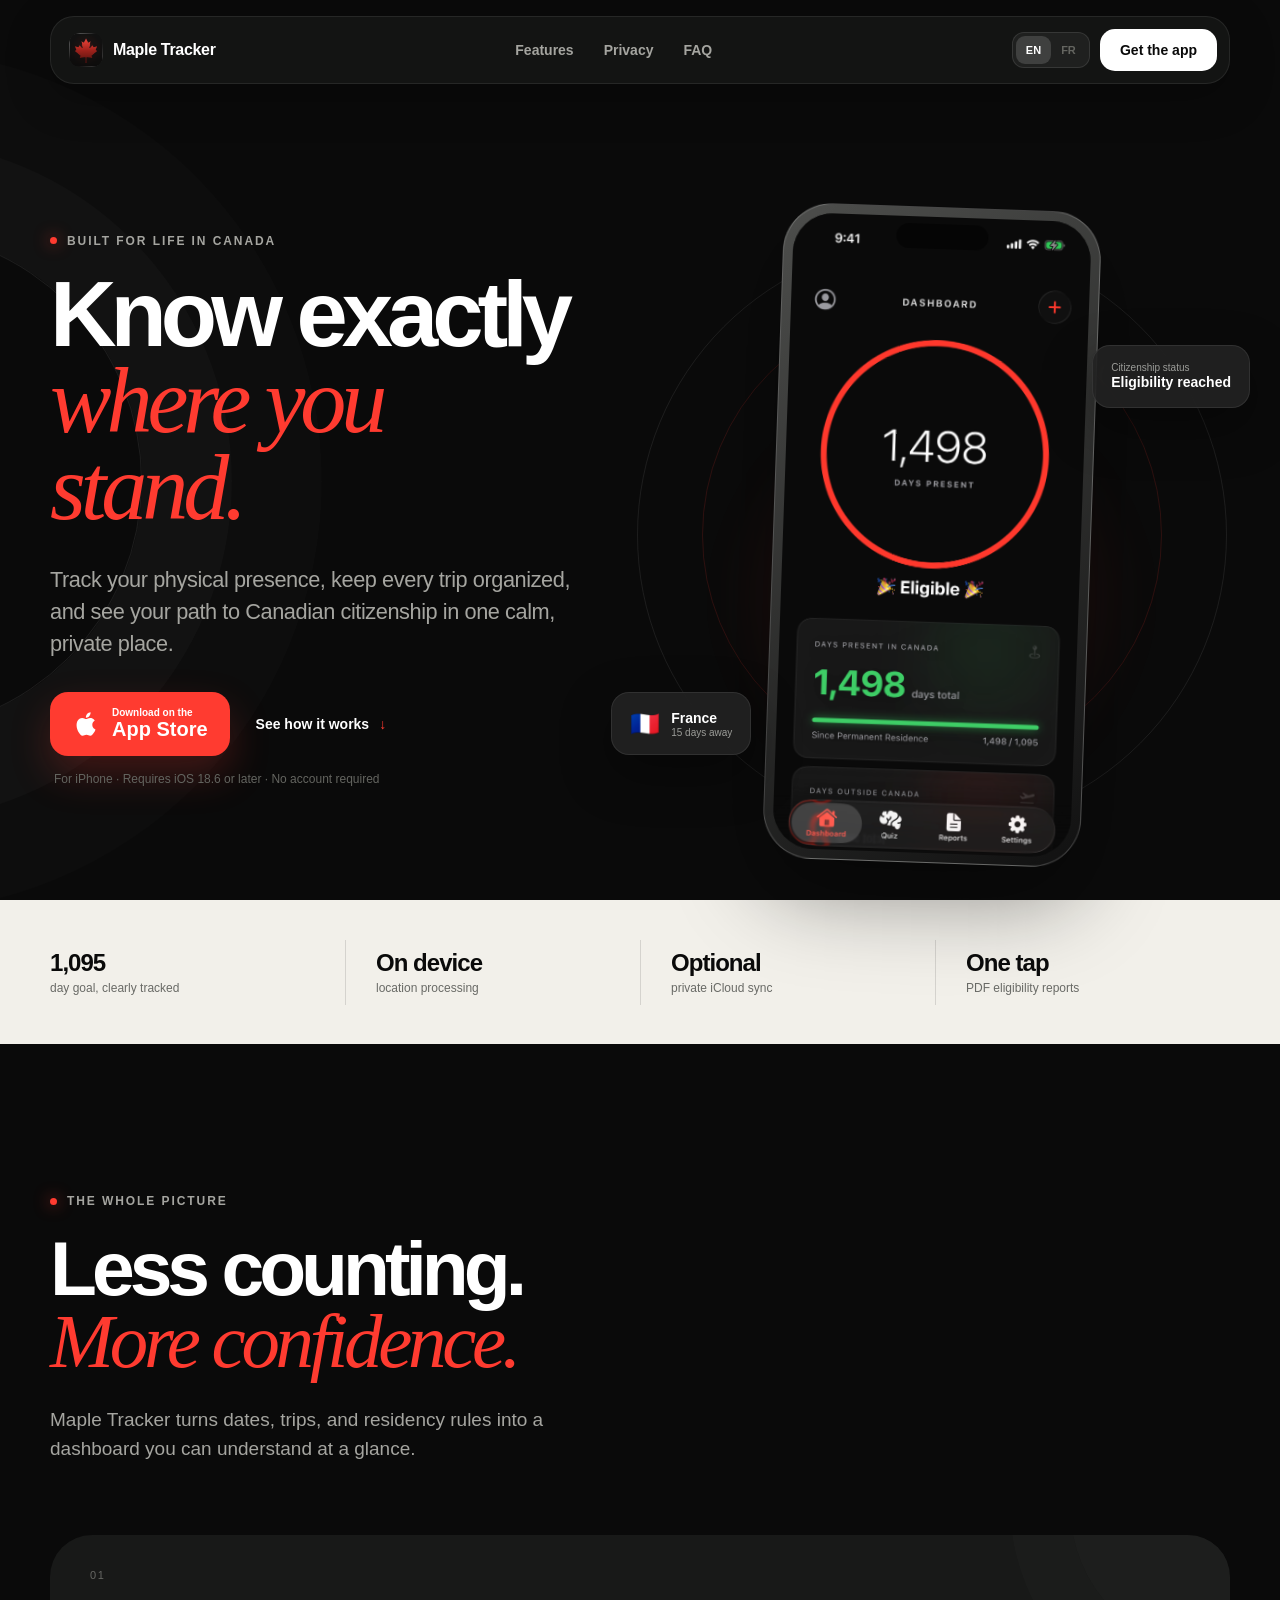
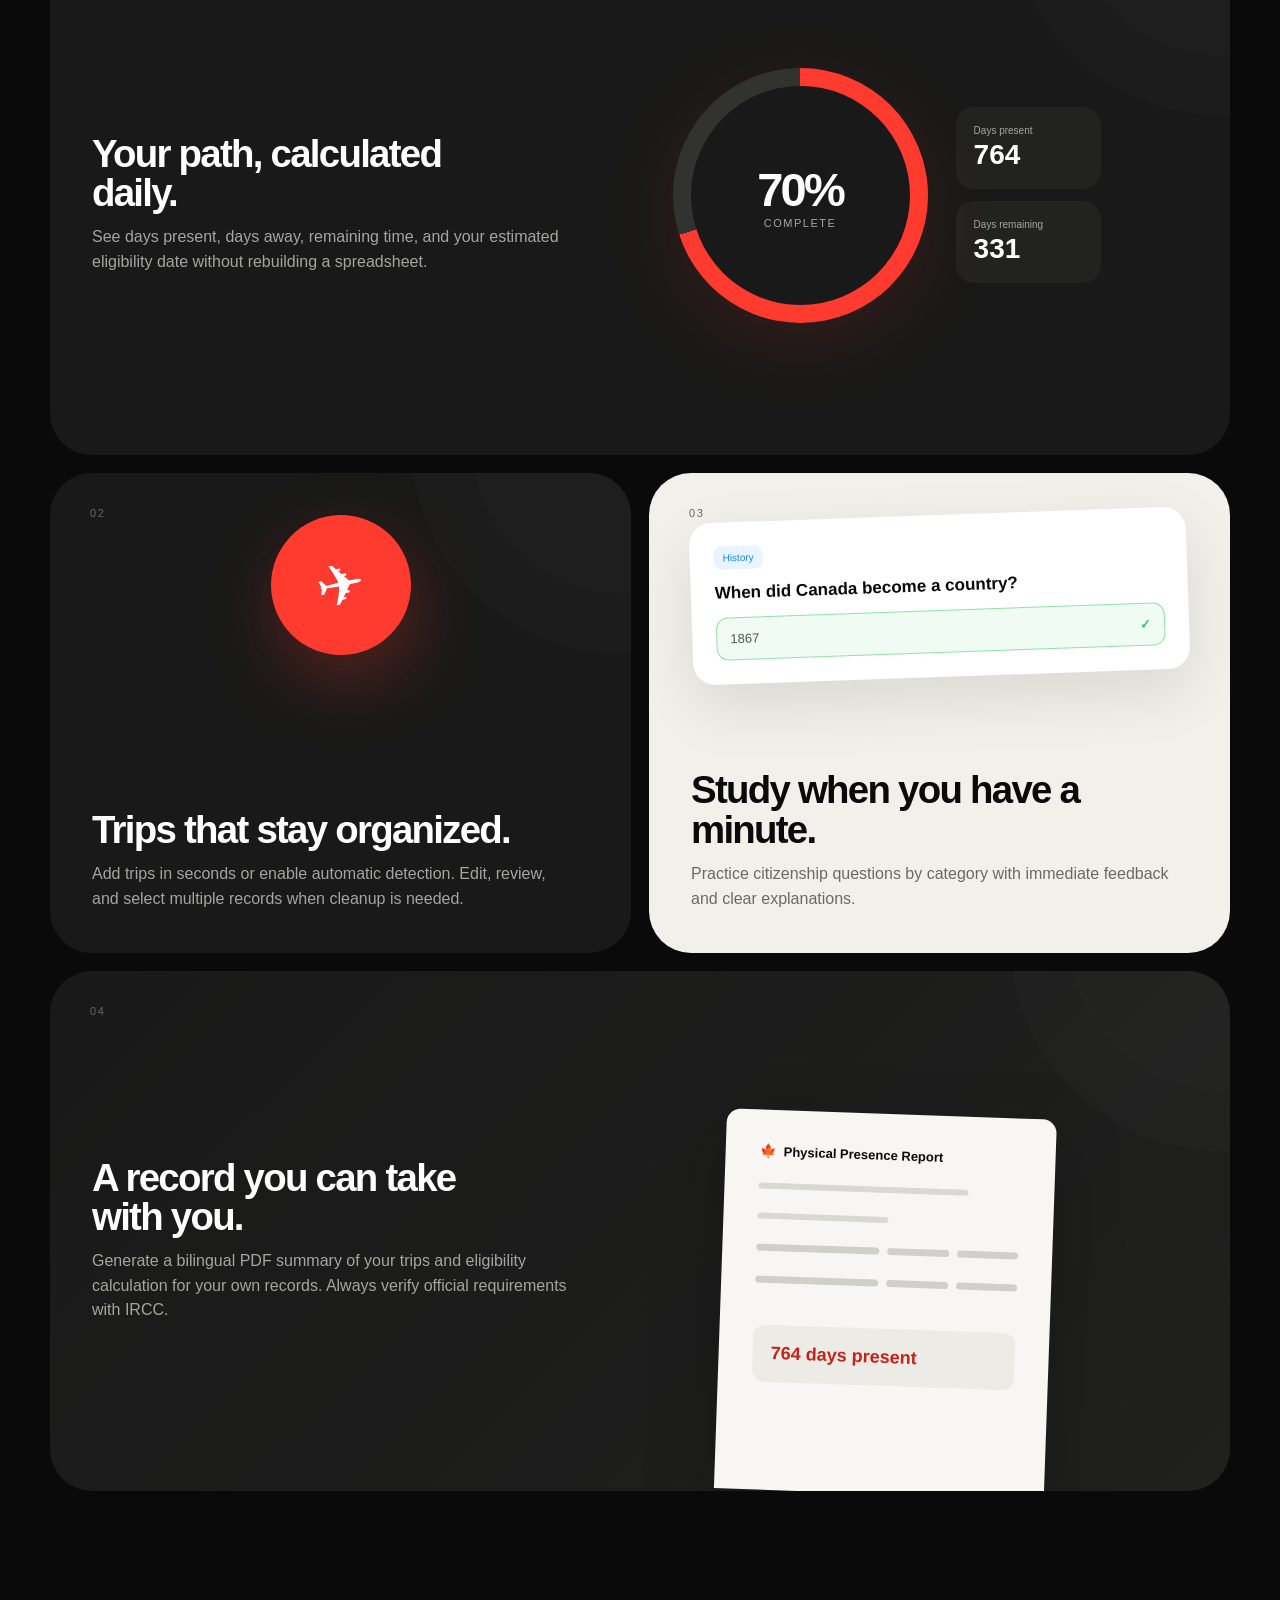
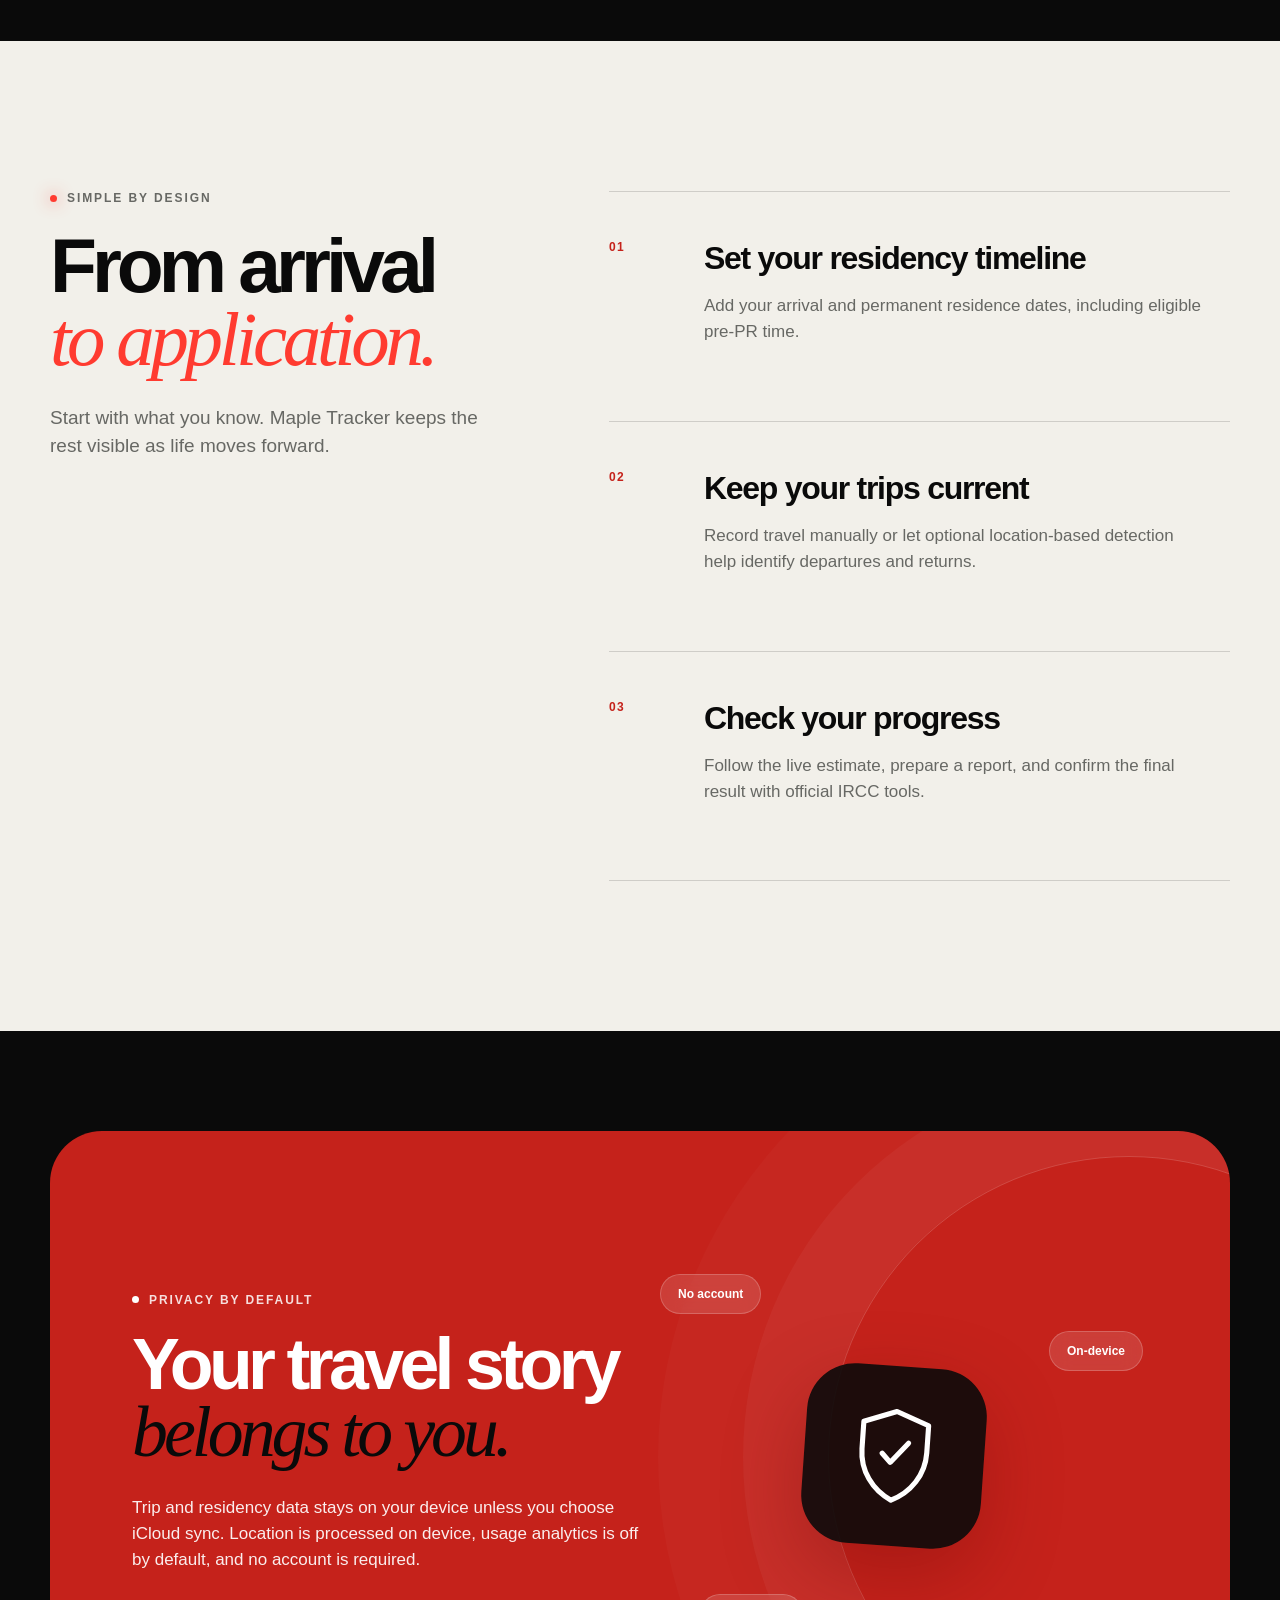
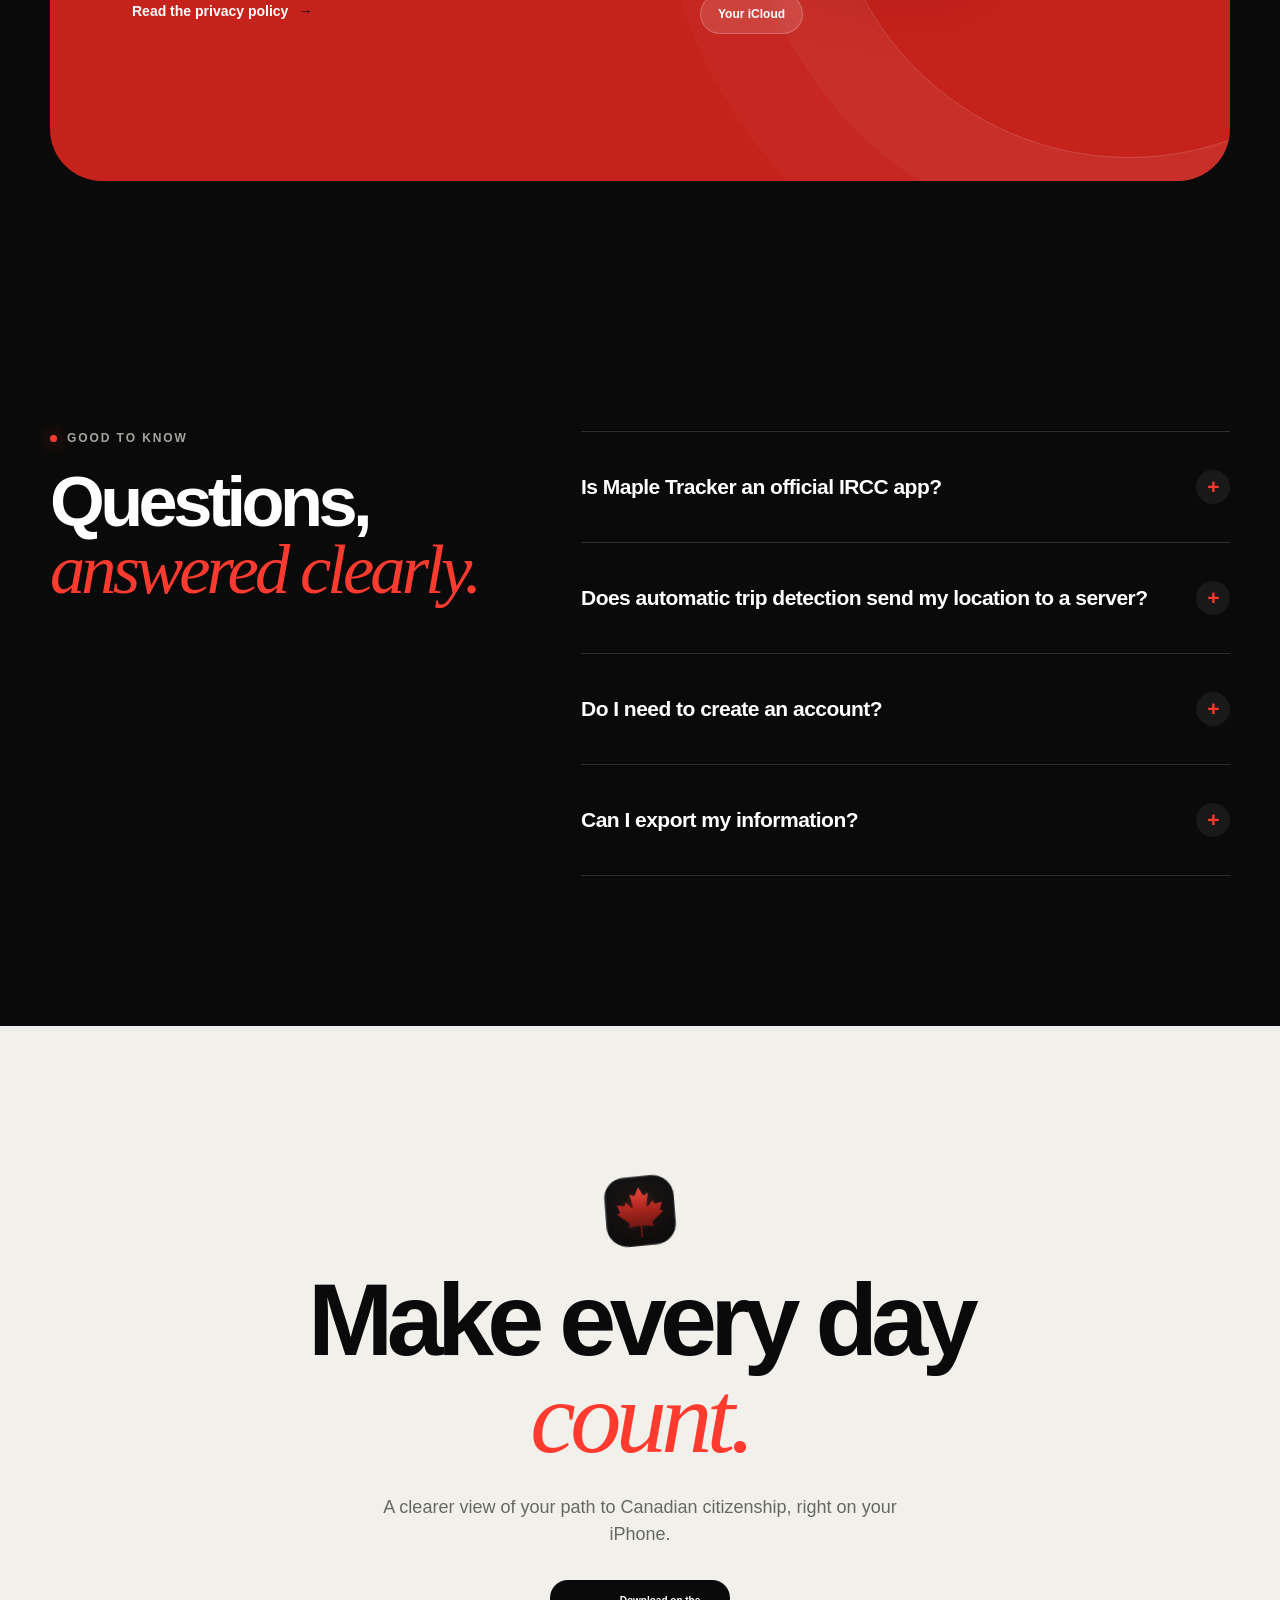
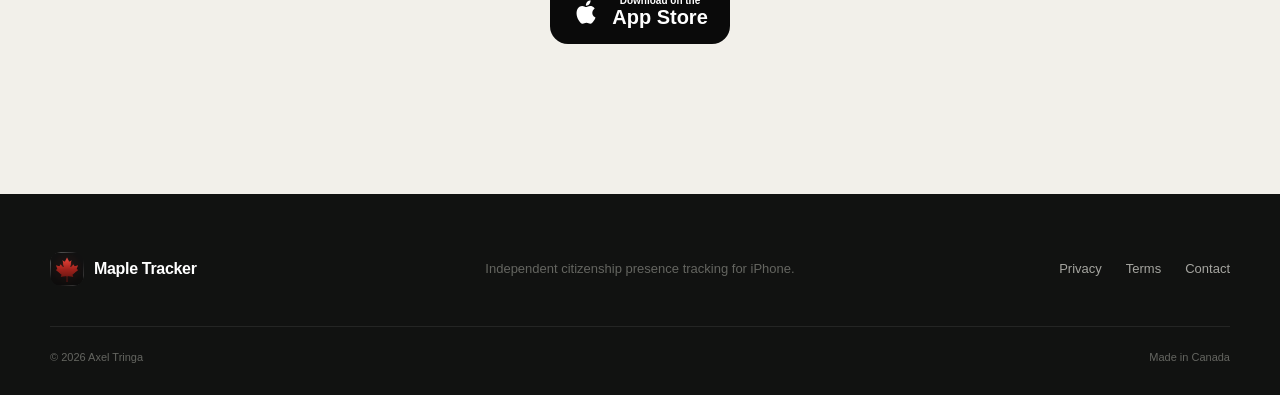
==== commit fa00691c: "Fix localized FAQ layout" ====
--- a/index.html
+++ b/index.html
@@ -81,10 +81,10 @@
     <section class="section shell faq-section" id="faq">
       <div class="section-heading reveal"><p class="eyebrow"><span></span> <b data-i18n="faq.eyebrow">Good to know</b></p><h2 data-i18n-html="faq.title">Questions,<br><em>answered clearly.</em></h2></div>
       <div class="faq-list">
-        <details class="reveal"><summary><span data-i18n="faq.oneQuestion">Is Maple Tracker an official IRCC app?</span><span aria-hidden="true">+</span></summary><p data-i18n="faq.oneAnswer">No. Maple Tracker is an independent personal tracking tool and is not affiliated with the Government of Canada. Always verify eligibility and dates with IRCC before applying.</p></details>
-        <details class="reveal"><summary><span data-i18n="faq.twoQuestion">Does automatic trip detection send my location to a server?</span><span aria-hidden="true">+</span></summary><p data-i18n="faq.twoAnswer">No. Country detection is performed on your iPhone. Location samples remain local unless you separately enable both iCloud Sync and Location History Sync.</p></details>
-        <details class="reveal"><summary><span data-i18n="faq.threeQuestion">Do I need to create an account?</span><span aria-hidden="true">+</span></summary><p data-i18n="faq.threeAnswer">No. You can begin tracking without providing a name, email address, or immigration documents.</p></details>
-        <details class="reveal"><summary><span data-i18n="faq.fourQuestion">Can I export my information?</span><span aria-hidden="true">+</span></summary><p data-i18n="faq.fourAnswer">Yes. Maple Tracker can generate a bilingual PDF summary of your residency timeline, trips, and current eligibility calculation.</p></details>
+        <details class="reveal"><summary><span class="faq-question" data-i18n="faq.oneQuestion">Is Maple Tracker an official IRCC app?</span><span class="faq-toggle" aria-hidden="true">+</span></summary><p data-i18n="faq.oneAnswer">No. Maple Tracker is an independent personal tracking tool and is not affiliated with the Government of Canada. Always verify eligibility and dates with IRCC before applying.</p></details>
+        <details class="reveal"><summary><span class="faq-question" data-i18n="faq.twoQuestion">Does automatic trip detection send my location to a server?</span><span class="faq-toggle" aria-hidden="true">+</span></summary><p data-i18n="faq.twoAnswer">No. Country detection is performed on your iPhone. Location samples remain local unless you separately enable both iCloud Sync and Location History Sync.</p></details>
+        <details class="reveal"><summary><span class="faq-question" data-i18n="faq.threeQuestion">Do I need to create an account?</span><span class="faq-toggle" aria-hidden="true">+</span></summary><p data-i18n="faq.threeAnswer">No. You can begin tracking without providing a name, email address, or immigration documents.</p></details>
+        <details class="reveal"><summary><span class="faq-question" data-i18n="faq.fourQuestion">Can I export my information?</span><span class="faq-toggle" aria-hidden="true">+</span></summary><p data-i18n="faq.fourAnswer">Yes. Maple Tracker can generate a bilingual PDF summary of your residency timeline, trips, and current eligibility calculation.</p></details>
       </div>
     </section>
 
--- a/styles.css
+++ b/styles.css
@@ -19,7 +19,7 @@
 
 .privacy-section{padding-top:100px;padding-bottom:100px}.privacy-panel{min-height:650px;padding:82px;overflow:hidden;display:grid;grid-template-columns:1fr 1fr;align-items:center;position:relative;border-radius:52px;background:var(--red)}.privacy-panel:before{content:"";position:absolute;width:600px;height:600px;right:-200px;top:25px;border:1px solid rgba(255,255,255,.18);border-radius:50%;box-shadow:0 0 0 85px rgba(255,255,255,.04),0 0 0 170px rgba(255,255,255,.025)}.privacy-copy{position:relative;z-index:2}.eyebrow.light{color:rgba(255,255,255,.7)}.eyebrow.light span{background:#fff;box-shadow:none}.privacy-copy h2{max-width:600px;font-size:clamp(50px,5.6vw,78px)}.privacy-copy h2 em{color:var(--ink)}.privacy-copy>p:not(.eyebrow){max-width:520px;margin:28px 0;color:rgba(255,255,255,.78);font-size:17px;line-height:1.55}.light-link span{color:var(--ink)}.privacy-orbit{height:460px;position:relative;z-index:2;display:grid;place-items:center}.shield{width:180px;height:180px;display:grid;place-items:center;border-radius:48px;background:rgba(10,10,10,.9);box-shadow:0 28px 80px rgba(89,0,0,.28);transform:rotate(4deg)}.shield svg{width:82px;fill:none;stroke:#fff;stroke-width:3;stroke-linecap:round;stroke-linejoin:round}.privacy-chip{position:absolute;padding:12px 17px;border:1px solid rgba(255,255,255,.2);border-radius:999px;background:rgba(255,255,255,.13);backdrop-filter:blur(10px);font-size:12px;font-weight:680}.chip-one{top:48px;left:20px}.chip-two{top:105px;right:5px}.chip-three{bottom:52px;left:60px}
 
-.faq-section{display:grid;grid-template-columns:.82fr 1.18fr;gap:80px}.faq-section .section-heading{position:sticky;top:140px;align-self:start}.faq-section .section-heading h2{font-size:clamp(50px,5.5vw,76px)}.faq-list details{border-top:1px solid rgba(255,255,255,.14)}.faq-list details:last-child{border-bottom:1px solid rgba(255,255,255,.14)}.faq-list summary{min-height:110px;display:flex;align-items:center;justify-content:space-between;gap:30px;cursor:pointer;list-style:none;font-size:21px;font-weight:680;letter-spacing:-.025em}.faq-list summary::-webkit-details-marker{display:none}.faq-list summary span{width:34px;height:34px;flex:0 0 auto;display:grid;place-items:center;border-radius:50%;background:var(--surface);color:var(--red);transition:.2s}.faq-list details[open] summary span{transform:rotate(45deg)}.faq-list details p{max-width:620px;margin:-12px 55px 34px 0;color:var(--muted);line-height:1.6}
+.faq-section{display:grid;grid-template-columns:.82fr 1.18fr;gap:80px}.faq-section .section-heading{position:sticky;top:140px;align-self:start}.faq-section .section-heading h2{font-size:clamp(50px,5.5vw,76px)}.faq-list details{border-top:1px solid rgba(255,255,255,.14)}.faq-list details:last-child{border-bottom:1px solid rgba(255,255,255,.14)}.faq-list summary{min-height:110px;display:flex;align-items:center;justify-content:space-between;gap:30px;cursor:pointer;list-style:none;font-size:21px;font-weight:680;letter-spacing:-.025em}.faq-list summary::-webkit-details-marker{display:none}.faq-question{min-width:0}.faq-toggle{width:34px;height:34px;flex:0 0 auto;display:grid;place-items:center;border-radius:50%;background:var(--surface);color:var(--red);transition:.2s}.faq-list details[open] .faq-toggle{transform:rotate(45deg)}.faq-list details p{max-width:620px;margin:-12px 55px 34px 0;color:var(--muted);line-height:1.6}
 
 .final-cta{padding:150px 0;background:var(--paper);color:var(--ink);text-align:center}.final-cta-inner{display:flex;align-items:center;flex-direction:column}.cta-leaf{width:70px;height:70px;margin-bottom:26px;display:grid;place-items:center;border-radius:22px;background:var(--red);font-size:34px;transform:rotate(-5deg)}.final-cta h2{font-size:clamp(62px,8vw,112px)}.final-cta p{max-width:560px;margin:28px auto 32px;color:#676864;font-size:18px;line-height:1.5}.light-button{background:var(--ink);box-shadow:none}.site-footer{padding:58px 0 32px;background:var(--ink-soft)}.footer-grid{display:grid;grid-template-columns:1fr 1fr 1fr;align-items:center;gap:30px}.footer-grid>p{margin:0;color:var(--dim);font-size:13px;text-align:center}.footer-links{display:flex;justify-content:flex-end;gap:24px}.footer-links a{color:var(--muted);font-size:13px;text-decoration:none}.footer-links a:hover{color:#fff}.footer-bottom{margin-top:40px;padding-top:24px;display:flex;justify-content:space-between;border-top:1px solid rgba(255,255,255,.08);color:var(--dim);font-size:11px}
 
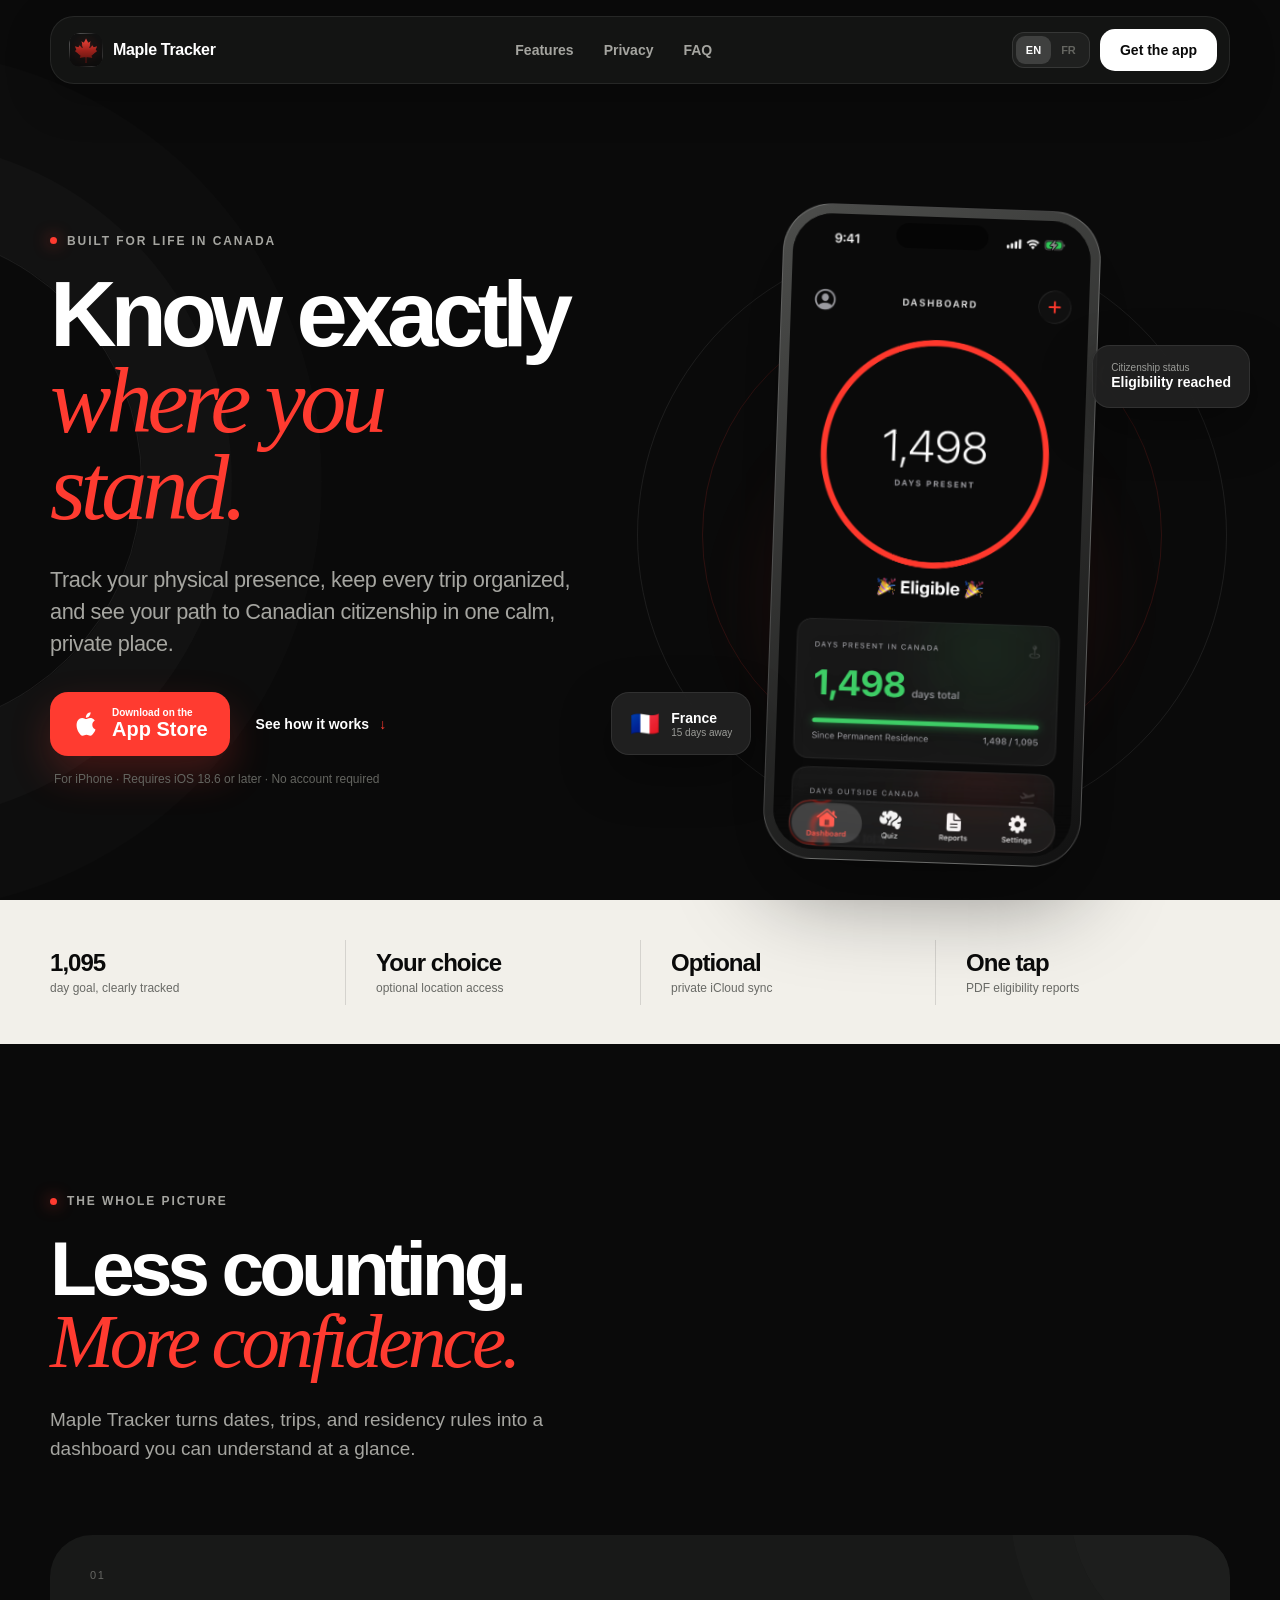
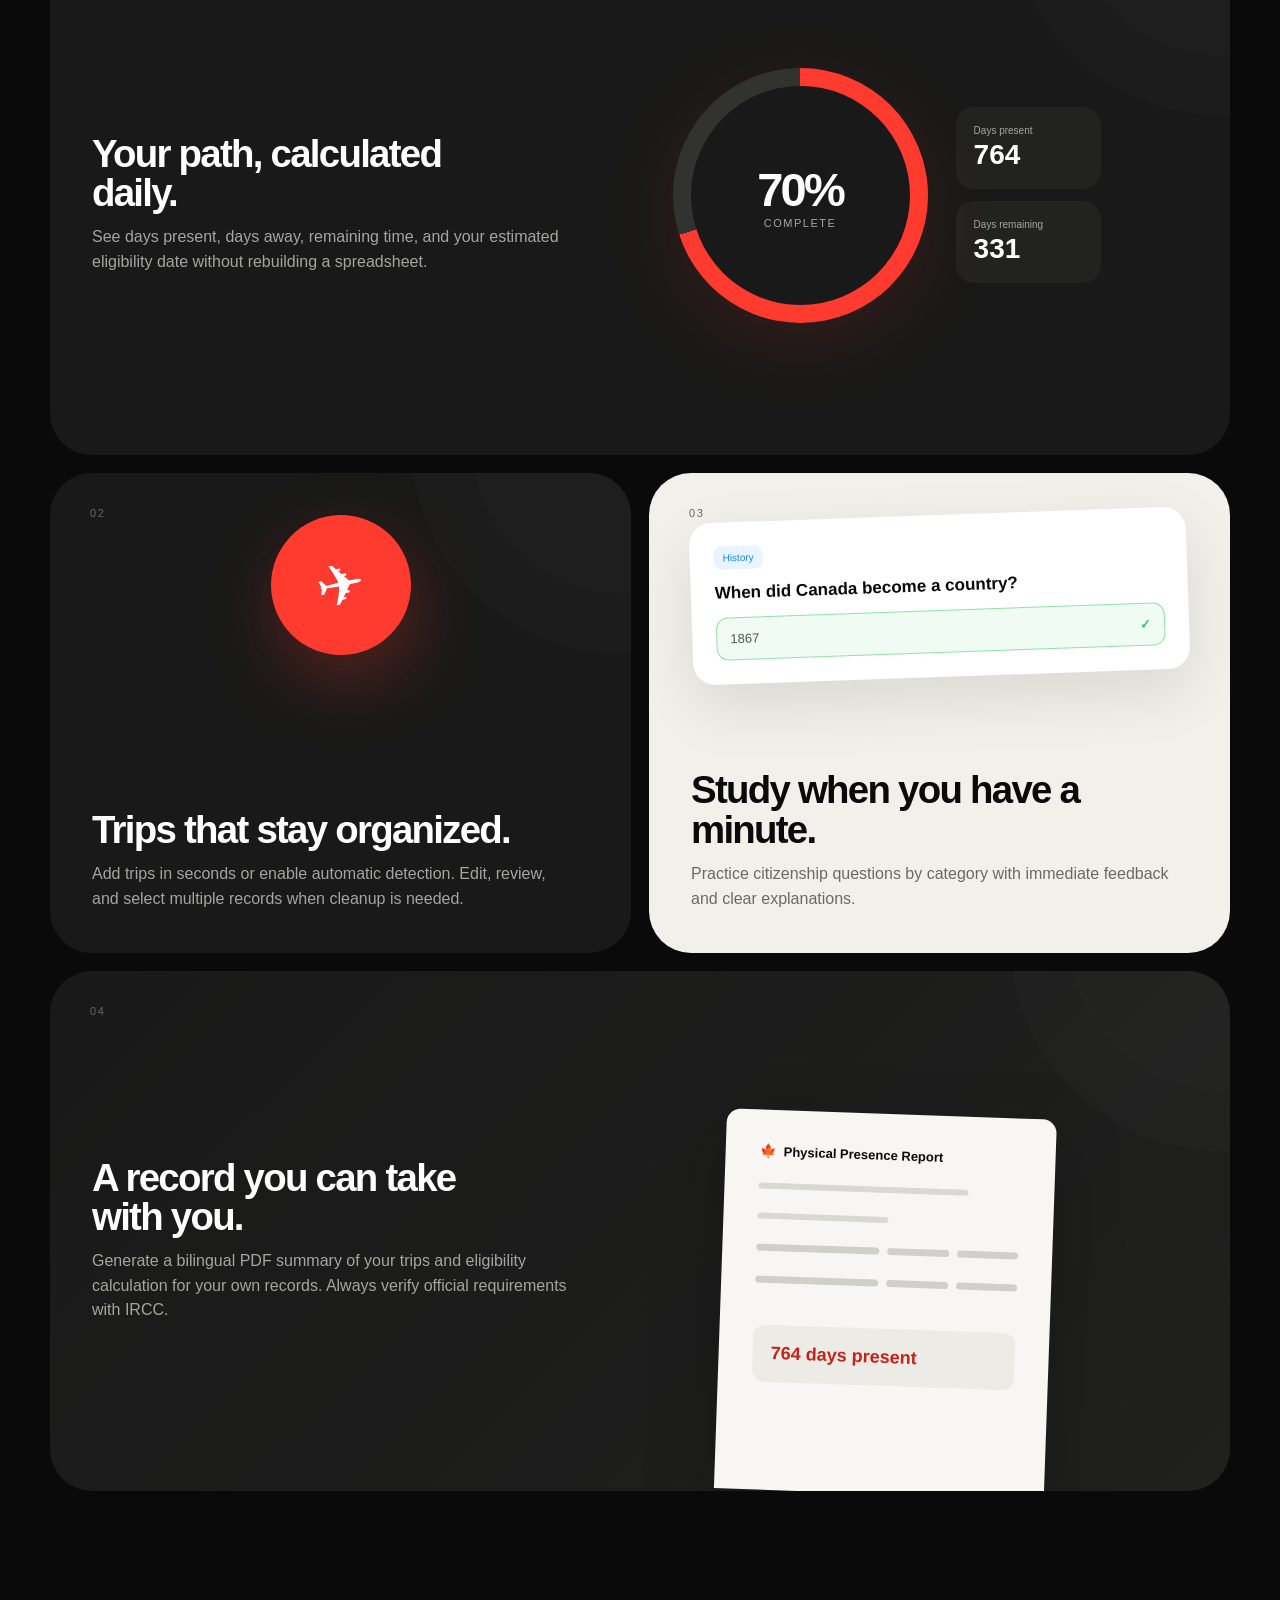
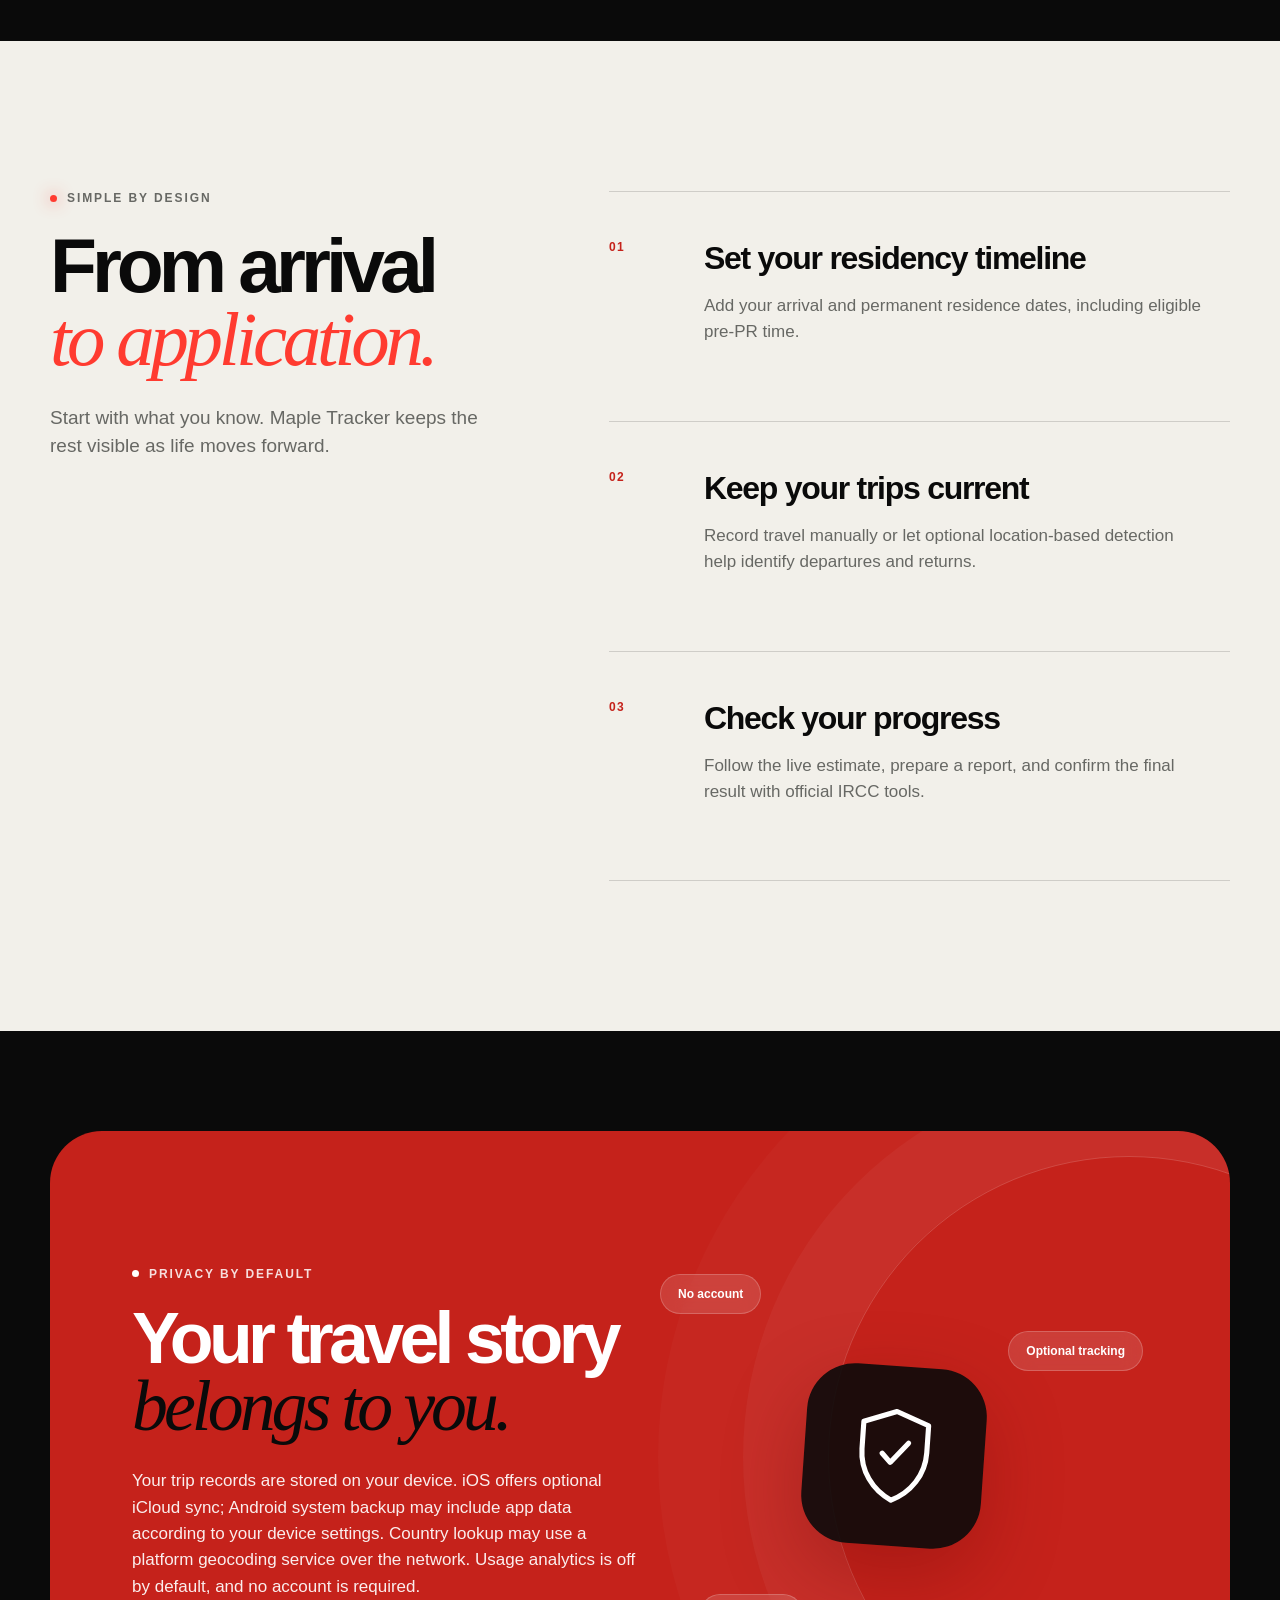
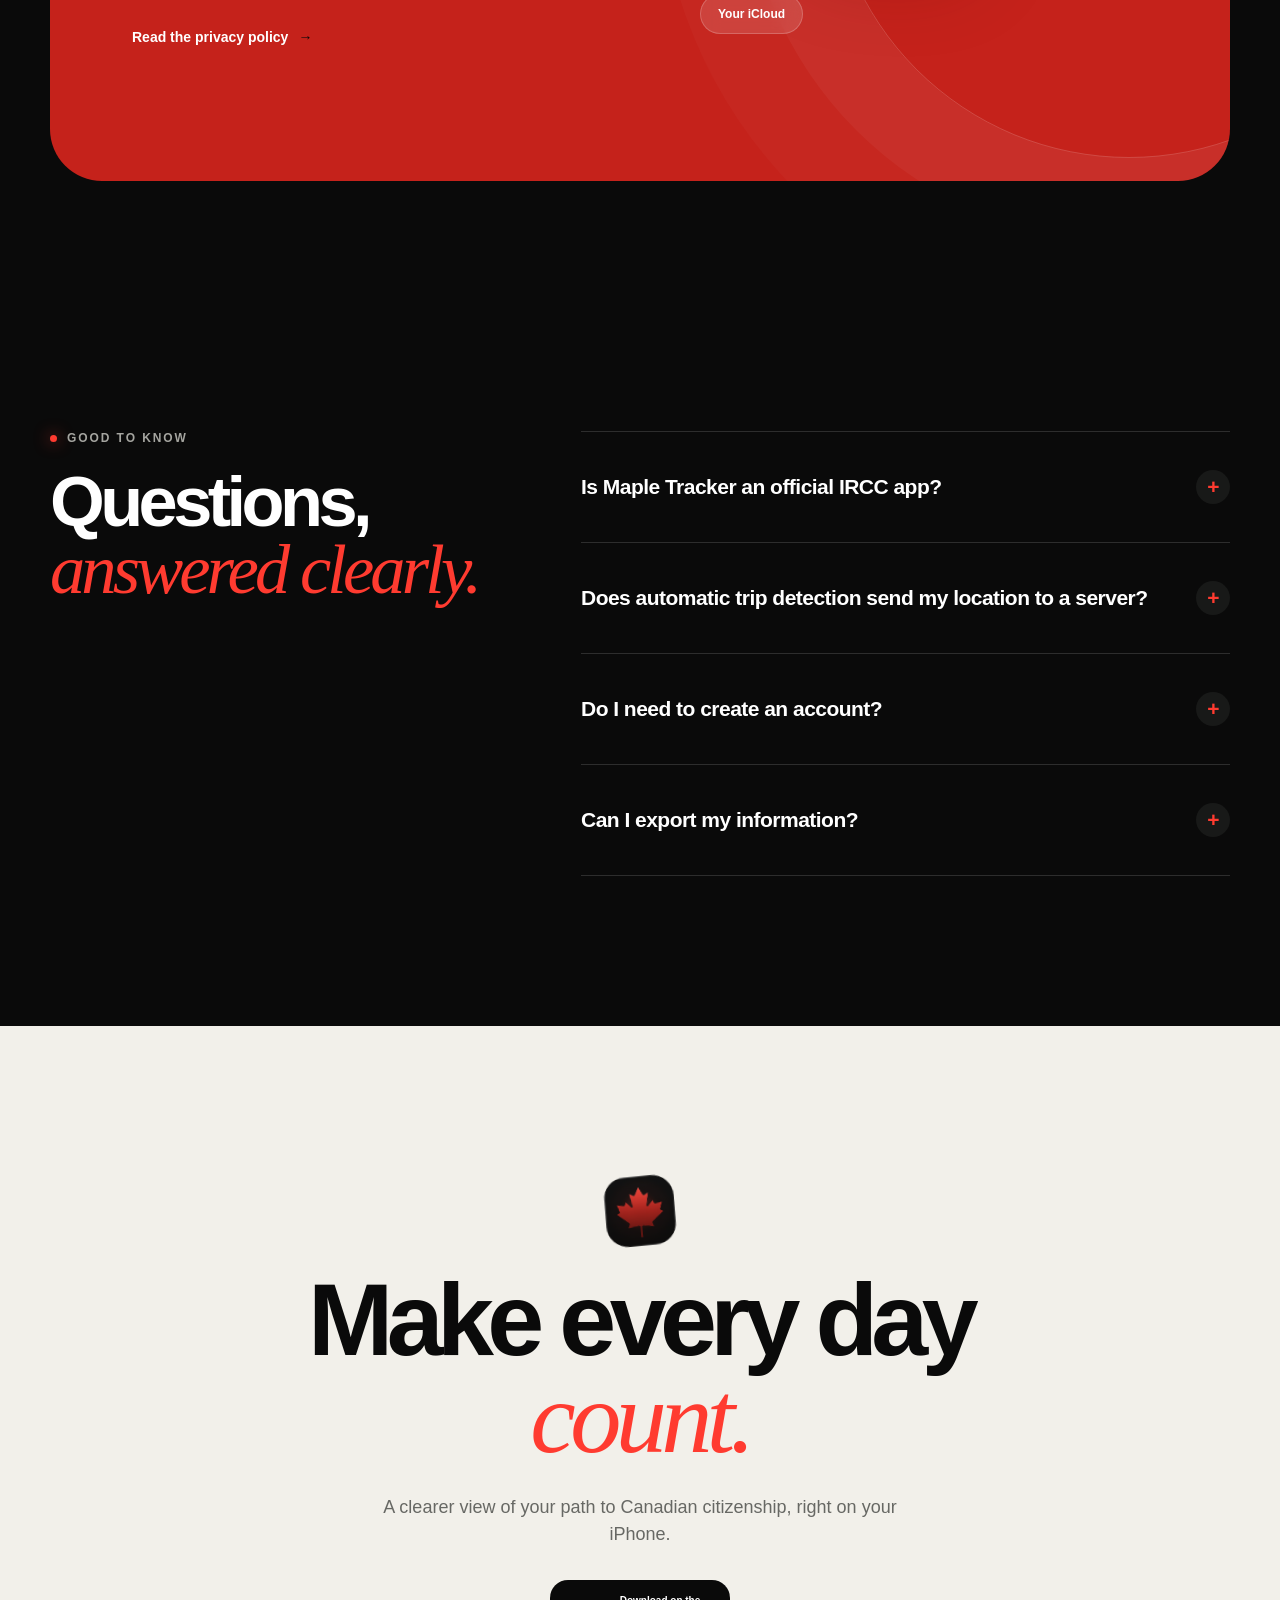
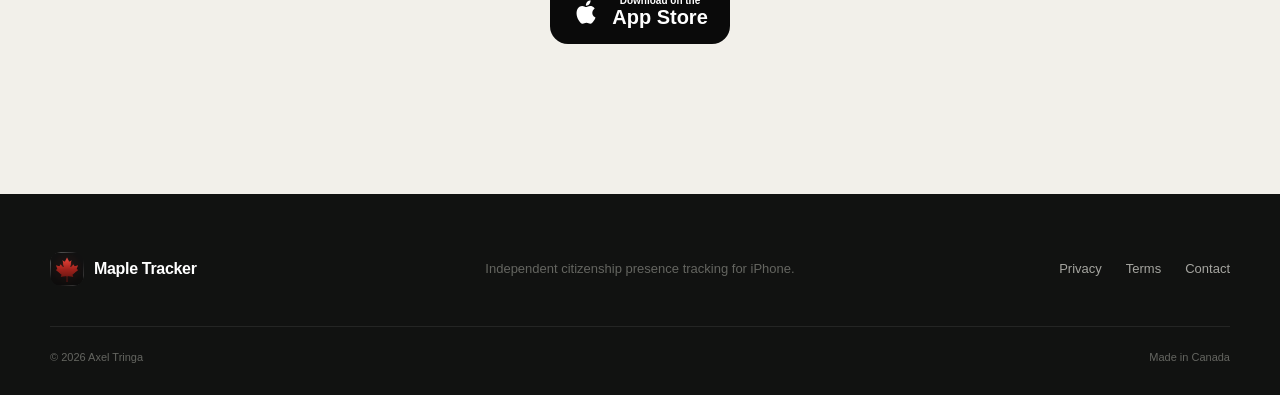
==== commit 49df1588: "Align homepage location claims with platform data flows" ====
--- a/index.html
+++ b/index.html
@@ -55,7 +55,7 @@
     </section>
 
     <section class="trust-strip" aria-label="Product highlights" data-i18n-aria-label="trust.label"><div class="shell trust-grid reveal">
-      <div><strong>1,095</strong><span data-i18n="trust.goal">day goal, clearly tracked</span></div><div><strong data-i18n="trust.deviceTitle">On device</strong><span data-i18n="trust.device">location processing</span></div><div><strong data-i18n="trust.cloudTitle">Optional</strong><span data-i18n="trust.cloud">private iCloud sync</span></div><div><strong data-i18n="trust.reportTitle">One tap</strong><span data-i18n="trust.report">PDF eligibility reports</span></div>
+      <div><strong>1,095</strong><span data-i18n="trust.goal">day goal, clearly tracked</span></div><div><strong data-i18n="trust.deviceTitle">Your choice</strong><span data-i18n="trust.device">optional location access</span></div><div><strong data-i18n="trust.cloudTitle">Optional</strong><span data-i18n="trust.cloud">private iCloud sync</span></div><div><strong data-i18n="trust.reportTitle">One tap</strong><span data-i18n="trust.report">PDF eligibility reports</span></div>
     </div></section>
 
     <section class="section shell" id="features">
@@ -74,15 +74,15 @@
     </div></section>
 
     <section class="section shell privacy-section" id="privacy"><div class="privacy-panel reveal">
-      <div class="privacy-copy"><p class="eyebrow light"><span></span> <b data-i18n="privacy.eyebrow">Privacy by default</b></p><h2 data-i18n-html="privacy.title">Your travel story<br><em>belongs to you.</em></h2><p data-i18n="privacy.body">Trip and residency data stays on your device unless you choose iCloud sync. Location is processed on device, usage analytics is off by default, and no account is required.</p><a class="text-link light-link" href="privacy-policy.html" data-i18n-html="privacy.link">Read the privacy policy <span aria-hidden="true">→</span></a></div>
-      <div class="privacy-orbit" aria-hidden="true"><div class="shield"><svg viewBox="0 0 48 56"><path d="M24 2l19 7v16c0 13-7.8 23.8-19 29C12.8 48.8 5 38 5 25V9l19-7z"/><path d="M17 27l5 5 10-12"/></svg></div><span class="privacy-chip chip-one" data-i18n="privacy.noAccount">No account</span><span class="privacy-chip chip-two" data-i18n="privacy.onDevice">On-device</span><span class="privacy-chip chip-three" data-i18n="privacy.yourCloud">Your iCloud</span></div>
+      <div class="privacy-copy"><p class="eyebrow light"><span></span> <b data-i18n="privacy.eyebrow">Privacy by default</b></p><h2 data-i18n-html="privacy.title">Your travel story<br><em>belongs to you.</em></h2><p data-i18n="privacy.body">Your trip records are stored on your device. iOS offers optional iCloud sync; Android system backup may include app data according to your device settings. Country lookup may use a platform geocoding service over the network. Usage analytics is off by default, and no account is required.</p><a class="text-link light-link" href="privacy-policy.html" data-i18n-html="privacy.link">Read the privacy policy <span aria-hidden="true">→</span></a></div>
+      <div class="privacy-orbit" aria-hidden="true"><div class="shield"><svg viewBox="0 0 48 56"><path d="M24 2l19 7v16c0 13-7.8 23.8-19 29C12.8 48.8 5 38 5 25V9l19-7z"/><path d="M17 27l5 5 10-12"/></svg></div><span class="privacy-chip chip-one" data-i18n="privacy.noAccount">No account</span><span class="privacy-chip chip-two" data-i18n="privacy.onDevice">Optional tracking</span><span class="privacy-chip chip-three" data-i18n="privacy.yourCloud">Your iCloud</span></div>
     </div></section>
 
     <section class="section shell faq-section" id="faq">
       <div class="section-heading reveal"><p class="eyebrow"><span></span> <b data-i18n="faq.eyebrow">Good to know</b></p><h2 data-i18n-html="faq.title">Questions,<br><em>answered clearly.</em></h2></div>
       <div class="faq-list">
         <details class="reveal"><summary><span class="faq-question" data-i18n="faq.oneQuestion">Is Maple Tracker an official IRCC app?</span><span class="faq-toggle" aria-hidden="true">+</span></summary><p data-i18n="faq.oneAnswer">No. Maple Tracker is an independent personal tracking tool and is not affiliated with the Government of Canada. Always verify eligibility and dates with IRCC before applying.</p></details>
-        <details class="reveal"><summary><span class="faq-question" data-i18n="faq.twoQuestion">Does automatic trip detection send my location to a server?</span><span class="faq-toggle" aria-hidden="true">+</span></summary><p data-i18n="faq.twoAnswer">No. Country detection is performed on your iPhone. Location samples remain local unless you separately enable both iCloud Sync and Location History Sync.</p></details>
+        <details class="reveal"><summary><span class="faq-question" data-i18n="faq.twoQuestion">Does automatic trip detection send my location to a server?</span><span class="faq-toggle" aria-hidden="true">+</span></summary><p data-i18n="faq.twoAnswer">Country lookup may use a platform geocoding service; on Android, coordinates can be sent to the device provider’s service. iOS location history can sync when both iCloud Sync and Location History Sync are enabled. Android system backup may include app data according to your device settings. See the Privacy Policy for details.</p></details>
         <details class="reveal"><summary><span class="faq-question" data-i18n="faq.threeQuestion">Do I need to create an account?</span><span class="faq-toggle" aria-hidden="true">+</span></summary><p data-i18n="faq.threeAnswer">No. You can begin tracking without providing a name, email address, or immigration documents.</p></details>
         <details class="reveal"><summary><span class="faq-question" data-i18n="faq.fourQuestion">Can I export my information?</span><span class="faq-toggle" aria-hidden="true">+</span></summary><p data-i18n="faq.fourAnswer">Yes. Maple Tracker can generate a bilingual PDF summary of your residency timeline, trips, and current eligibility calculation.</p></details>
       </div>
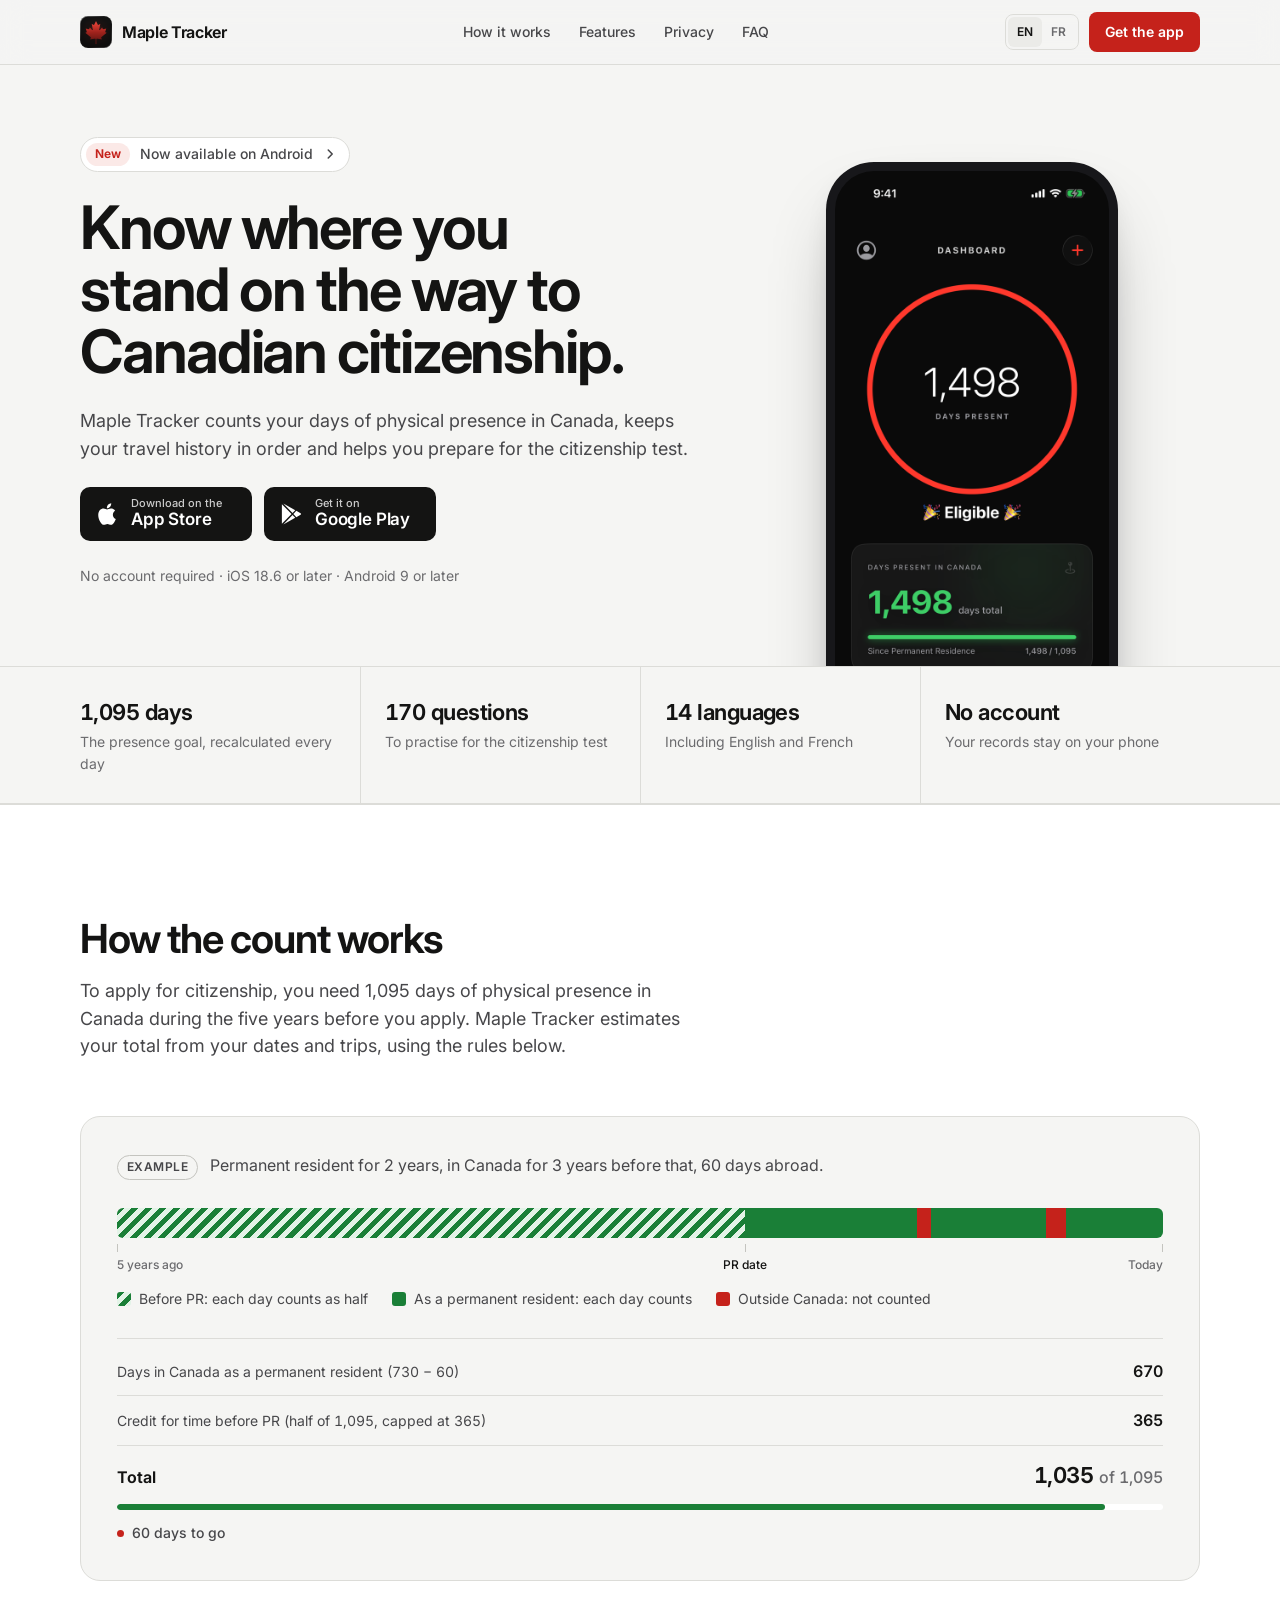
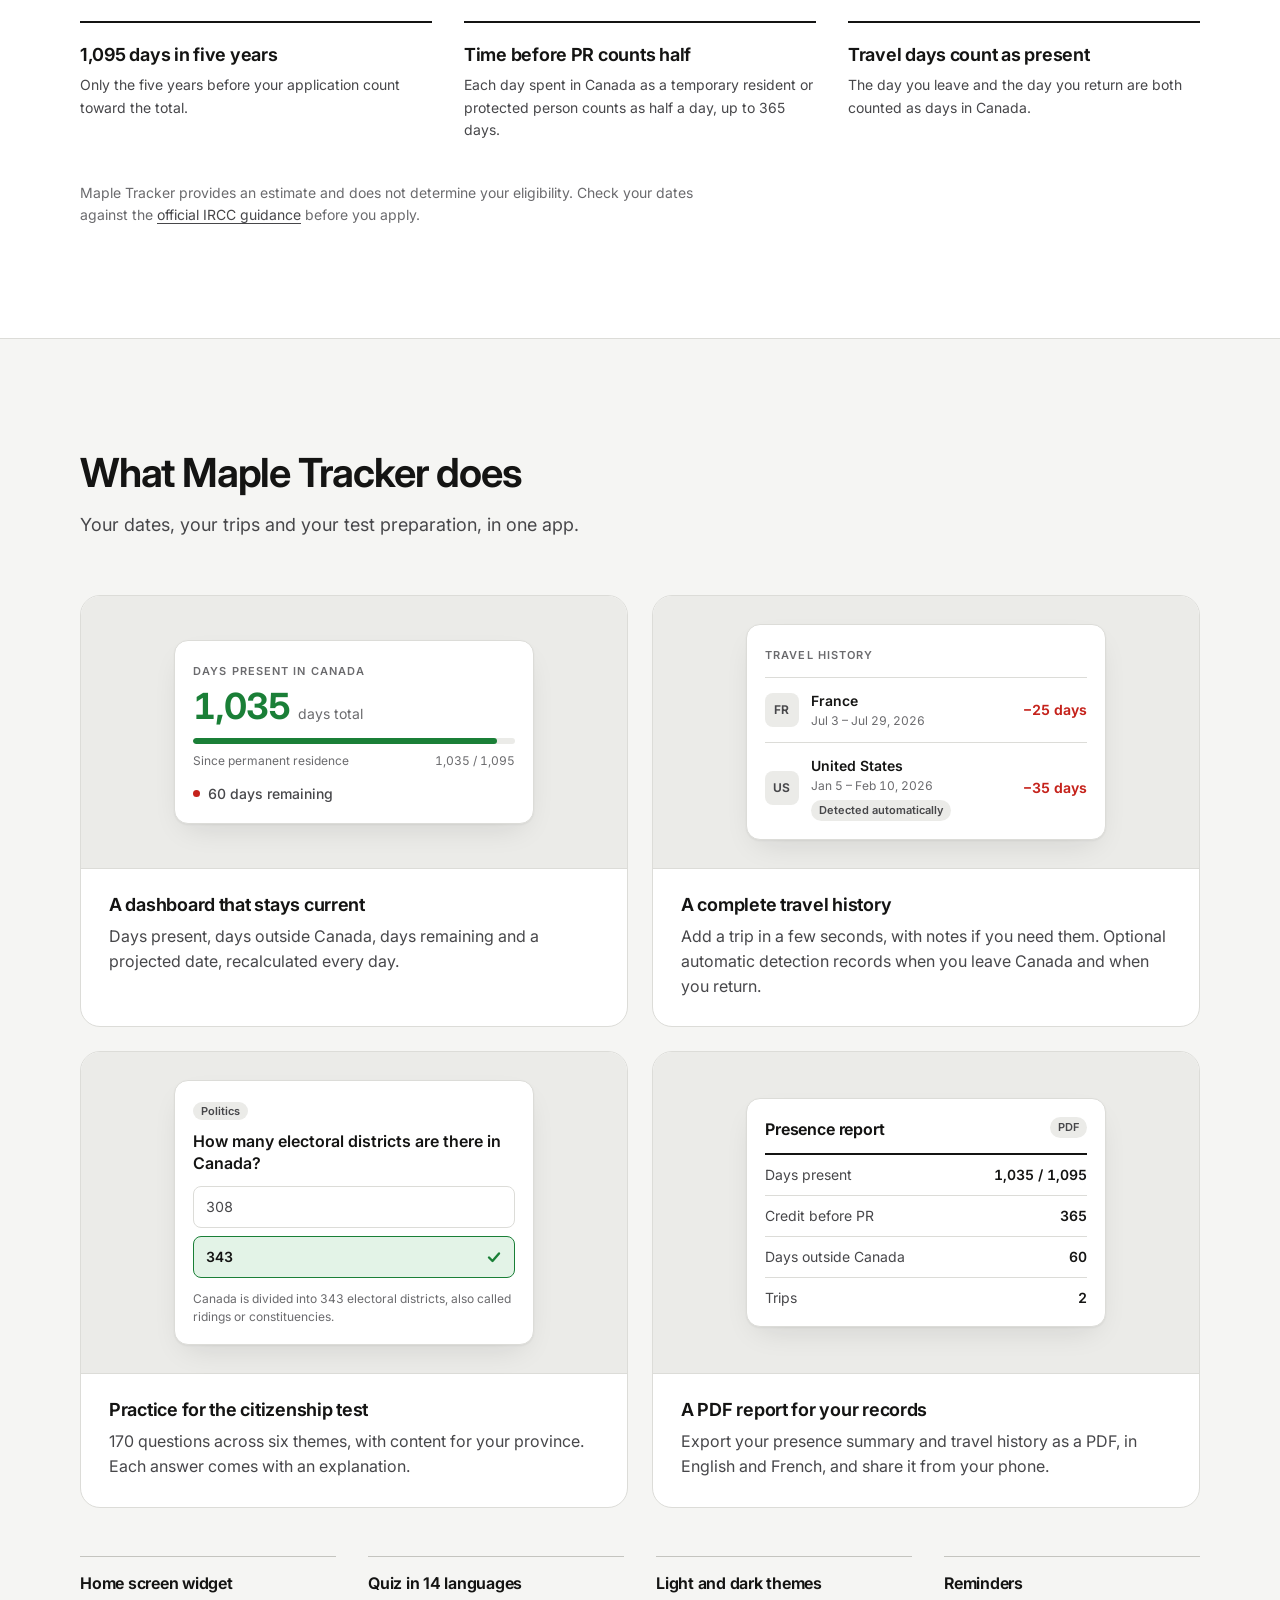
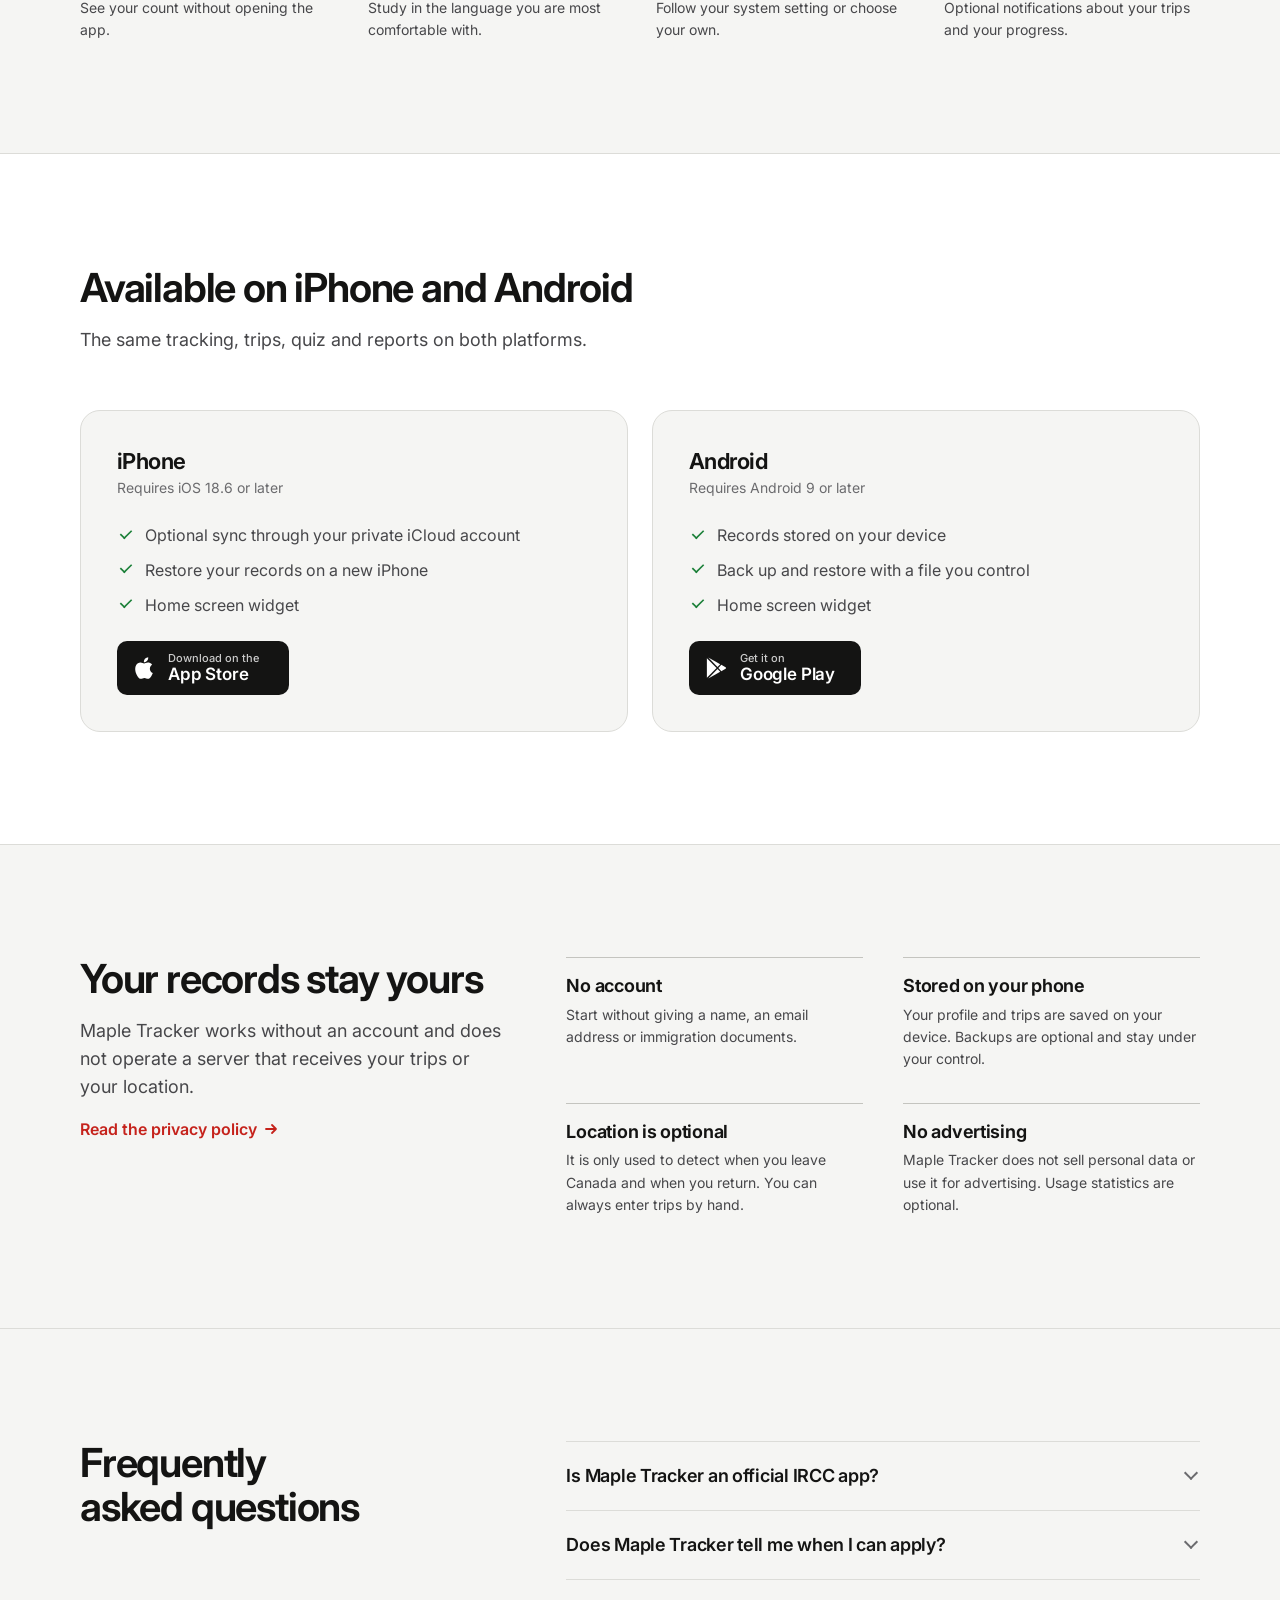
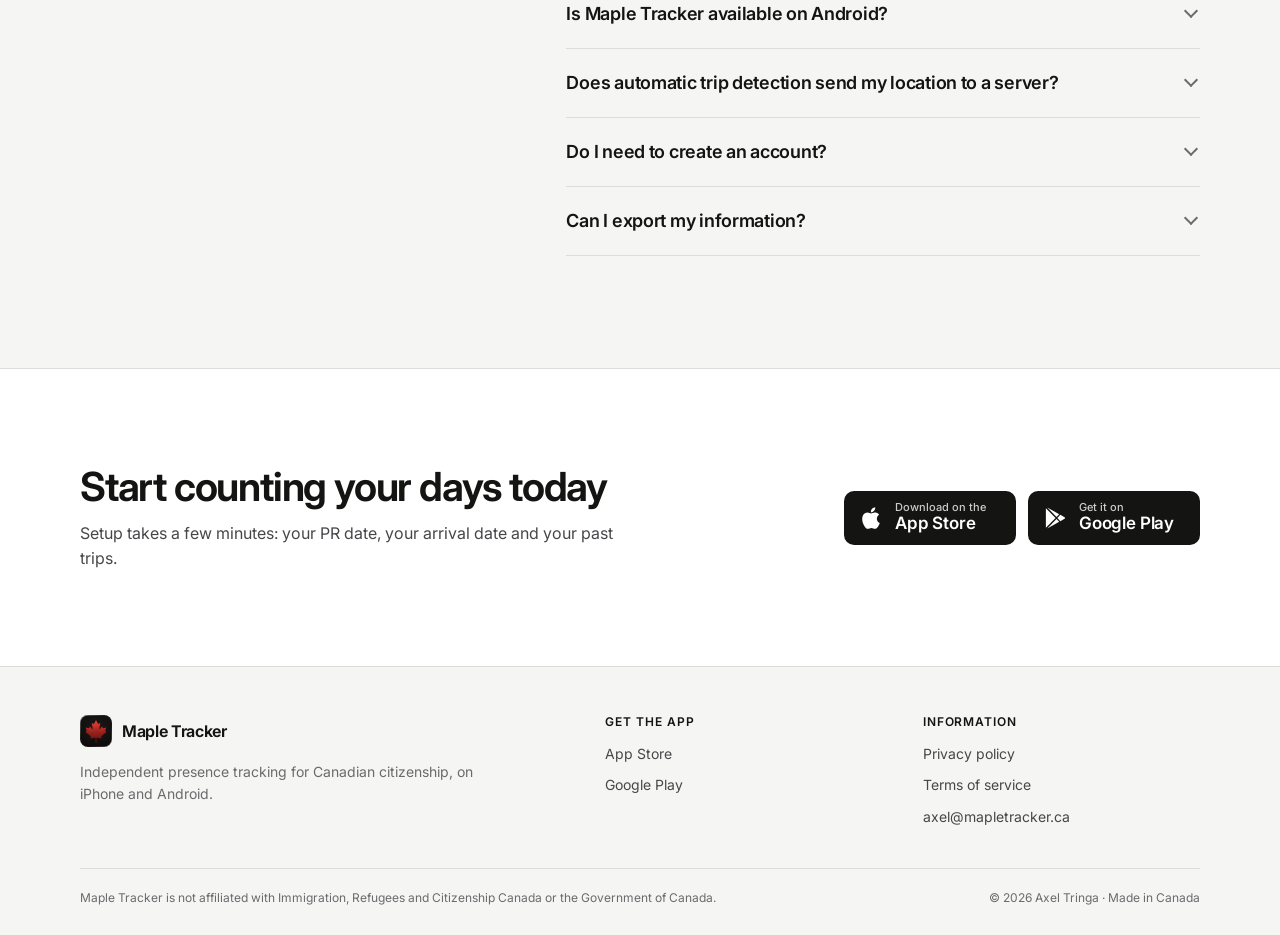
==== commit 9f04c3e0: "Redesign website and add Google Play Rebuild the home page around a calmer, product-led layout with " ====
--- a/index.html
+++ b/index.html
@@ -2,10 +2,23 @@
 <html lang="en" data-lang="en">
 <head>
   <meta charset="UTF-8">
-  <meta name="viewport" content="width=device-width, initial-scale=1.0">
-  <meta name="theme-color" content="#0a0a0a">
-  <meta name="description" content="Maple Tracker helps Canadian permanent residents track physical presence, record trips, and prepare for citizenship on iPhone.">
-  <title>Maple Tracker — Know where you stand</title>
+  <meta name="viewport" content="width=device-width, initial-scale=1.0, viewport-fit=cover">
+  <title>Maple Tracker</title>
+  <meta name="description" content="Maple Tracker counts your days of physical presence in Canada, keeps your travel history in order and helps you prepare for the citizenship test. For iPhone and Android.">
+  <meta name="theme-color" content="#f5f5f3" media="(prefers-color-scheme: light)">
+  <meta name="theme-color" content="#0d0d0e" media="(prefers-color-scheme: dark)">
+  <meta name="color-scheme" content="light dark">
+  <meta name="apple-itunes-app" content="app-id=6758927692">
+  <meta property="og:type" content="website">
+  <meta property="og:site_name" content="Maple Tracker">
+  <meta property="og:title" content="Maple Tracker">
+  <meta property="og:description" content="Count your days of physical presence in Canada, keep your travel history in order and prepare for the citizenship test.">
+  <meta property="og:url" content="https://mapletracker.ca/">
+  <meta property="og:image" content="https://mapletracker.ca/app-icon.png">
+  <link rel="canonical" href="https://mapletracker.ca/">
+  <link rel="icon" href="favicon.png" type="image/png">
+  <link rel="apple-touch-icon" href="apple-touch-icon.png">
+  <link rel="preload" href="fonts/inter-latin-var.woff2" as="font" type="font/woff2" crossorigin>
   <script>
     (() => {
       const requested = new URLSearchParams(window.location.search).get("lang");
@@ -17,87 +30,304 @@
       document.documentElement.dataset.lang = language;
     })();
   </script>
-  <link rel="icon" href="favicon.png" type="image/png">
   <link rel="stylesheet" href="styles.css">
 </head>
 <body data-page="home">
   <a class="skip-link" href="#main" data-i18n="skip">Skip to content</a>
+
   <header class="site-header">
-    <nav class="nav shell" aria-label="Primary navigation" data-i18n-aria-label="nav.label">
-      <a class="brand" href="index.html" aria-label="Maple Tracker home" data-i18n-aria-label="nav.home"><span class="brand-mark" aria-hidden="true"><img src="app-icon.png" alt=""></span><span>Maple Tracker</span></a>
-      <div class="nav-links"><a href="#features" data-i18n="nav.features">Features</a><a href="#privacy" data-i18n="nav.privacy">Privacy</a><a href="#faq" data-i18n="nav.faq">FAQ</a></div>
-      <div class="nav-actions">
-        <div class="language-switcher" role="group" aria-label="Language" data-i18n-aria-label="language.label"><button type="button" data-language="en" aria-pressed="true">EN</button><button type="button" data-language="fr" aria-pressed="false">FR</button></div>
-        <a class="nav-cta" href="https://apps.apple.com/ca/app/maple-countdown/id6758927692" aria-label="Download Maple Tracker on the App Store" data-i18n="nav.cta" data-i18n-aria-label="nav.ctaLabel">Get the app</a>
-      </div>
-    </nav>
+    <div class="wrap header-inner">
+      <a class="brand" href="index.html" aria-label="Maple Tracker home" data-i18n-aria-label="nav.home"><img src="app-icon-128.png" width="32" height="32" alt=""><span>Maple Tracker</span></a>
+      <nav class="nav-links" aria-label="Primary navigation" data-i18n-aria-label="nav.label">
+        <a href="#how" data-i18n="nav.how">How it works</a>
+        <a href="#features" data-i18n="nav.features">Features</a>
+        <a href="#privacy" data-i18n="nav.privacy">Privacy</a>
+        <a href="#faq" data-i18n="nav.faq">FAQ</a>
+      </nav>
+      <div class="header-actions">
+        <div class="lang" role="group" aria-label="Language" data-i18n-aria-label="language.label">
+          <button type="button" id="lang-en" data-language="en" aria-pressed="true">EN</button>
+          <button type="button" id="lang-fr" data-language="fr" aria-pressed="false">FR</button>
+        </div>
+        <a class="btn" href="#download" data-store-link data-i18n="nav.cta">Get the app</a>
+      </div>
+    </div>
   </header>
 
   <main id="main">
-    <section class="hero shell">
-      <div class="hero-copy reveal">
-        <p class="eyebrow"><span></span> <b data-i18n="hero.eyebrow">Built for life in Canada</b></p>
-        <h1 data-i18n-html="hero.title">Know exactly<br><em>where you stand.</em></h1>
-        <p class="hero-lead" data-i18n="hero.lead">Track your physical presence, keep every trip organized, and see your path to Canadian citizenship in one calm, private place.</p>
-        <div class="hero-actions">
-          <a class="app-store-button" href="https://apps.apple.com/ca/app/maple-countdown/id6758927692" aria-label="Download Maple Tracker on the App Store" data-i18n-aria-label="nav.ctaLabel"><svg viewBox="0 0 24 24" aria-hidden="true"><path d="M18.7 19.5c-.8 1.2-1.7 2.5-3 2.5-1.4 0-1.8-.8-3.3-.8s-2 .8-3.3.8c-1.3.1-2.3-1.3-3.1-2.5C4.3 17 3 12.5 4.7 9.4c.9-1.5 2.4-2.5 4.1-2.5 1.3 0 2.5.9 3.3.9.8 0 2.3-1.1 3.8-.9.7 0 2.5.3 3.6 2-.1.1-2.1 1.3-2.1 3.8 0 3 2.7 4 2.7 4s-.4 1.8-1.4 2.8zM15.9 2c.1 1.2-.3 2.4-1 3.2-.7.9-1.8 1.5-3 1.4-.1-1.1.4-2.3 1-3.1.8-.8 2-1.4 3-1.5z"/></svg><span><small data-i18n="store.download">Download on the</small>App Store</span></a>
-          <a class="text-link" href="#how-it-works" data-i18n-html="hero.how">See how it works <span aria-hidden="true">↓</span></a>
-        </div>
-        <p class="availability" data-i18n="hero.availability">For iPhone · Requires iOS 18.6 or later · No account required</p>
-      </div>
-
-      <div class="hero-product reveal" id="product-preview" role="img" aria-label="Maple Tracker dashboard preview" data-i18n-aria-label="hero.previewLabel">
-        <div class="orbit orbit-one"></div><div class="orbit orbit-two"></div>
-        <div class="phone"><div class="phone-screen"><img class="app-screenshot screenshot-en" src="app-dashboard-en.png" alt="Current Maple Tracker dashboard shown in English"><img class="app-screenshot screenshot-fr" src="app-dashboard-fr.png" alt="Tableau de bord actuel de Maple Tracker en français"></div></div>
-        <div class="floating-card eligibility-card"><span data-i18n="hero.statusLabel">Citizenship status</span><strong data-i18n="hero.status">Eligibility reached</strong></div>
-        <div class="floating-card trip-card"><span class="flag">🇫🇷</span><div><strong>France</strong><span data-i18n="hero.tripDuration">15 days away</span></div></div>
-      </div>
-    </section>
-
-    <section class="trust-strip" aria-label="Product highlights" data-i18n-aria-label="trust.label"><div class="shell trust-grid reveal">
-      <div><strong>1,095</strong><span data-i18n="trust.goal">day goal, clearly tracked</span></div><div><strong data-i18n="trust.deviceTitle">Your choice</strong><span data-i18n="trust.device">optional location access</span></div><div><strong data-i18n="trust.cloudTitle">Optional</strong><span data-i18n="trust.cloud">private iCloud sync</span></div><div><strong data-i18n="trust.reportTitle">One tap</strong><span data-i18n="trust.report">PDF eligibility reports</span></div>
-    </div></section>
-
-    <section class="section shell" id="features">
-      <div class="section-heading reveal"><p class="eyebrow"><span></span> <b data-i18n="features.eyebrow">The whole picture</b></p><h2 data-i18n-html="features.title">Less counting.<br><em>More confidence.</em></h2><p data-i18n="features.lead">Maple Tracker turns dates, trips, and residency rules into a dashboard you can understand at a glance.</p></div>
-      <div class="bento-grid">
-        <article class="feature-card feature-wide reveal"><div class="feature-copy"><span class="feature-number">01</span><h3 data-i18n="features.dailyTitle">Your path, calculated daily.</h3><p data-i18n="features.dailyBody">See days present, days away, remaining time, and your estimated eligibility date without rebuilding a spreadsheet.</p></div><div class="mini-dashboard" aria-hidden="true"><div class="mini-ring"><span><strong>70%</strong><small data-i18n="features.complete">complete</small></span></div><div class="mini-stack"><div><small data-i18n="features.daysPresent">Days present</small><strong>764</strong></div><div><small data-i18n="features.daysRemaining">Days remaining</small><strong>331</strong></div></div></div></article>
-        <article class="feature-card reveal"><span class="feature-number">02</span><div class="feature-symbol" aria-hidden="true">✈</div><h3 data-i18n="features.tripsTitle">Trips that stay organized.</h3><p data-i18n="features.tripsBody">Add trips in seconds or enable automatic detection. Edit, review, and select multiple records when cleanup is needed.</p></article>
-        <article class="feature-card feature-quiz reveal"><span class="feature-number">03</span><div class="quiz-sample" aria-hidden="true"><span>History</span><strong data-i18n="features.quizQuestion">When did Canada become a country?</strong><i>1867 <b>✓</b></i></div><h3 data-i18n="features.quizTitle">Study when you have a minute.</h3><p data-i18n="features.quizBody">Practice citizenship questions by category with immediate feedback and clear explanations.</p></article>
-        <article class="feature-card feature-wide report-card reveal"><div class="feature-copy"><span class="feature-number">04</span><h3 data-i18n="features.reportTitle">A record you can take with you.</h3><p data-i18n="features.reportBody">Generate a bilingual PDF summary of your trips and eligibility calculation for your own records. Always verify official requirements with IRCC.</p></div><div class="report-sheet" aria-hidden="true"><div class="report-brand"><span>🍁</span><strong data-i18n="features.reportName">Physical Presence Report</strong></div><div class="report-line wide"></div><div class="report-line"></div><div class="report-row"><span></span><span></span><span></span></div><div class="report-row"><span></span><span></span><span></span></div><div class="report-total" data-i18n="features.reportTotal">764 days present</div></div></article>
-      </div>
-    </section>
-
-    <section class="section journey-section" id="how-it-works"><div class="shell journey-grid">
-      <div class="section-heading journey-heading reveal"><p class="eyebrow"><span></span> <b data-i18n="journey.eyebrow">Simple by design</b></p><h2 data-i18n-html="journey.title">From arrival<br><em>to application.</em></h2><p data-i18n="journey.lead">Start with what you know. Maple Tracker keeps the rest visible as life moves forward.</p></div>
-      <ol class="steps-list"><li class="reveal"><span>01</span><div><h3 data-i18n="journey.oneTitle">Set your residency timeline</h3><p data-i18n="journey.oneBody">Add your arrival and permanent residence dates, including eligible pre-PR time.</p></div></li><li class="reveal"><span>02</span><div><h3 data-i18n="journey.twoTitle">Keep your trips current</h3><p data-i18n="journey.twoBody">Record travel manually or let optional location-based detection help identify departures and returns.</p></div></li><li class="reveal"><span>03</span><div><h3 data-i18n="journey.threeTitle">Check your progress</h3><p data-i18n="journey.threeBody">Follow the live estimate, prepare a report, and confirm the final result with official IRCC tools.</p></div></li></ol>
-    </div></section>
-
-    <section class="section shell privacy-section" id="privacy"><div class="privacy-panel reveal">
-      <div class="privacy-copy"><p class="eyebrow light"><span></span> <b data-i18n="privacy.eyebrow">Privacy by default</b></p><h2 data-i18n-html="privacy.title">Your travel story<br><em>belongs to you.</em></h2><p data-i18n="privacy.body">Your trip records are stored on your device. iOS offers optional iCloud sync; Android system backup may include app data according to your device settings. Country lookup may use a platform geocoding service over the network. Usage analytics is off by default, and no account is required.</p><a class="text-link light-link" href="privacy-policy.html" data-i18n-html="privacy.link">Read the privacy policy <span aria-hidden="true">→</span></a></div>
-      <div class="privacy-orbit" aria-hidden="true"><div class="shield"><svg viewBox="0 0 48 56"><path d="M24 2l19 7v16c0 13-7.8 23.8-19 29C12.8 48.8 5 38 5 25V9l19-7z"/><path d="M17 27l5 5 10-12"/></svg></div><span class="privacy-chip chip-one" data-i18n="privacy.noAccount">No account</span><span class="privacy-chip chip-two" data-i18n="privacy.onDevice">Optional tracking</span><span class="privacy-chip chip-three" data-i18n="privacy.yourCloud">Your iCloud</span></div>
-    </div></section>
-
-    <section class="section shell faq-section" id="faq">
-      <div class="section-heading reveal"><p class="eyebrow"><span></span> <b data-i18n="faq.eyebrow">Good to know</b></p><h2 data-i18n-html="faq.title">Questions,<br><em>answered clearly.</em></h2></div>
-      <div class="faq-list">
-        <details class="reveal"><summary><span class="faq-question" data-i18n="faq.oneQuestion">Is Maple Tracker an official IRCC app?</span><span class="faq-toggle" aria-hidden="true">+</span></summary><p data-i18n="faq.oneAnswer">No. Maple Tracker is an independent personal tracking tool and is not affiliated with the Government of Canada. Always verify eligibility and dates with IRCC before applying.</p></details>
-        <details class="reveal"><summary><span class="faq-question" data-i18n="faq.twoQuestion">Does automatic trip detection send my location to a server?</span><span class="faq-toggle" aria-hidden="true">+</span></summary><p data-i18n="faq.twoAnswer">Country lookup may use a platform geocoding service; on Android, coordinates can be sent to the device provider’s service. iOS location history can sync when both iCloud Sync and Location History Sync are enabled. Android system backup may include app data according to your device settings. See the Privacy Policy for details.</p></details>
-        <details class="reveal"><summary><span class="faq-question" data-i18n="faq.threeQuestion">Do I need to create an account?</span><span class="faq-toggle" aria-hidden="true">+</span></summary><p data-i18n="faq.threeAnswer">No. You can begin tracking without providing a name, email address, or immigration documents.</p></details>
-        <details class="reveal"><summary><span class="faq-question" data-i18n="faq.fourQuestion">Can I export my information?</span><span class="faq-toggle" aria-hidden="true">+</span></summary><p data-i18n="faq.fourAnswer">Yes. Maple Tracker can generate a bilingual PDF summary of your residency timeline, trips, and current eligibility calculation.</p></details>
-      </div>
-    </section>
-
-    <section class="final-cta"><div class="shell final-cta-inner reveal"><span class="cta-leaf" aria-hidden="true"><img src="app-icon.png" alt=""></span><h2 data-i18n-html="final.title">Make every day<br><em>count.</em></h2><p data-i18n="final.body">A clearer view of your path to Canadian citizenship, right on your iPhone.</p><a class="app-store-button light-button" href="https://apps.apple.com/ca/app/maple-countdown/id6758927692" aria-label="Download Maple Tracker on the App Store" data-i18n-aria-label="nav.ctaLabel"><svg viewBox="0 0 24 24" aria-hidden="true"><path d="M18.7 19.5c-.8 1.2-1.7 2.5-3 2.5-1.4 0-1.8-.8-3.3-.8s-2 .8-3.3.8c-1.3.1-2.3-1.3-3.1-2.5C4.3 17 3 12.5 4.7 9.4c.9-1.5 2.4-2.5 4.1-2.5 1.3 0 2.5.9 3.3.9.8 0 2.3-1.1 3.8-.9.7 0 2.5.3 3.6 2-.1.1-2.1 1.3-2.1 3.8 0 3 2.7 4 2.7 4s-.4 1.8-1.4 2.8zM15.9 2c.1 1.2-.3 2.4-1 3.2-.7.9-1.8 1.5-3 1.4-.1-1.1.4-2.3 1-3.1.8-.8 2-1.4 3-1.5z"/></svg><span><small data-i18n="store.download">Download on the</small>App Store</span></a></div></section>
+    <section class="hero">
+      <div class="wrap hero-grid">
+        <div class="hero-copy">
+          <a class="announce" href="https://play.google.com/store/apps/details?id=com.axeltringa.mapletracker">
+            <span class="announce-tag" data-i18n="hero.new">New</span>
+            <span data-i18n="hero.announce">Now available on Android</span>
+            <svg viewBox="0 0 16 16" fill="none" stroke="currentColor" stroke-width="1.8" stroke-linecap="round" stroke-linejoin="round" aria-hidden="true"><path d="M6 3.5 10.5 8 6 12.5"/></svg>
+          </a>
+          <h1 data-i18n="hero.title">Know where you stand on the way to Canadian citizenship.</h1>
+          <p class="lead" data-i18n="hero.lead">Maple Tracker counts your days of physical presence in Canada, keeps your travel history in order and helps you prepare for the citizenship test.</p>
+          <div class="store-row">
+            <a class="store" href="https://apps.apple.com/ca/app/maple-tracker/id6758927692" aria-label="Download Maple Tracker on the App Store" data-i18n-aria-label="store.appleLabel"><svg viewBox="0 0 24 24" aria-hidden="true"><path d="M18.7 19.5c-.8 1.2-1.7 2.5-3 2.5-1.4 0-1.8-.8-3.3-.8s-2 .8-3.3.8c-1.3.1-2.3-1.3-3.1-2.5C4.3 17 3 12.5 4.7 9.4c.9-1.5 2.4-2.5 4.1-2.5 1.3 0 2.5.9 3.3.9.8 0 2.3-1.1 3.8-.9.7 0 2.5.3 3.6 2-.1.1-2.1 1.3-2.1 3.8 0 3 2.7 4 2.7 4s-.4 1.8-1.4 2.8zM15.9 2c.1 1.2-.3 2.4-1 3.2-.7.9-1.8 1.5-3 1.4-.1-1.1.4-2.3 1-3.1.8-.8 2-1.4 3-1.5z"/></svg><span><small data-i18n="store.appleSmall">Download on the</small>App Store</span></a>
+            <a class="store" href="https://play.google.com/store/apps/details?id=com.axeltringa.mapletracker" aria-label="Get Maple Tracker on Google Play" data-i18n-aria-label="store.googleLabel"><svg viewBox="0 0 24 24" aria-hidden="true"><path d="M3.6 2.9v18.2L12.5 12z"/><path d="M4.9 2.2l8.5 8.9 2.5-2.6z"/><path d="M4.9 21.8l8.5-8.9 2.5 2.6z"/><path d="M16.9 9.1l3.9 2.2c.6.4.6 1 0 1.4l-3.9 2.2-2.7-2.9z"/></svg><span><small data-i18n="store.googleSmall">Get it on</small>Google Play</span></a>
+          </div>
+          <p class="fine" data-i18n="hero.fine">No account required · iOS 18.6 or later · Android 9 or later</p>
+        </div>
+        <div class="hero-visual">
+          <div class="device">
+            <img class="shot-en" src="app-dashboard-en.png" width="644" height="1400" alt="Maple Tracker dashboard showing 1,498 days present in Canada and an Eligible status">
+            <img class="shot-fr" src="app-dashboard-fr.png" width="644" height="1400" alt="Tableau de bord de Maple Tracker indiquant 1 498 jours de présence au Canada et le statut Admissible">
+          </div>
+        </div>
+      </div>
+    </section>
+
+    <section class="facts" aria-label="At a glance" data-i18n-aria-label="facts.label">
+      <dl class="wrap facts-grid">
+        <div><dt data-i18n="facts.oneTitle">1,095 days</dt><dd data-i18n="facts.oneBody">The presence goal, recalculated every day</dd></div>
+        <div><dt data-i18n="facts.twoTitle">170 questions</dt><dd data-i18n="facts.twoBody">To practise for the citizenship test</dd></div>
+        <div><dt data-i18n="facts.threeTitle">14 languages</dt><dd data-i18n="facts.threeBody">Including English and French</dd></div>
+        <div><dt data-i18n="facts.fourTitle">No account</dt><dd data-i18n="facts.fourBody">Your records stay on your phone</dd></div>
+      </dl>
+    </section>
+
+    <section class="section band" id="how">
+      <div class="wrap">
+        <div class="section-head">
+          <h2 data-i18n="how.title">How the count works</h2>
+          <p class="lead" data-i18n="how.lead">To apply for citizenship, you need 1,095 days of physical presence in Canada during the five years before you apply. Maple Tracker estimates your total from your dates and trips, using the rules below.</p>
+        </div>
+
+        <figure class="example">
+          <figcaption class="example-head">
+            <span class="tag" data-i18n="how.exampleTag">Example</span>
+            <p data-i18n="how.exampleCase">Permanent resident for 2 years, in Canada for 3 years before that, 60 days abroad.</p>
+          </figcaption>
+          <div class="timeline" role="img" aria-label="Five-year timeline: three years in Canada before permanent residence, then two years as a permanent resident with two trips abroad" data-i18n-aria-label="how.timelineLabel">
+            <div class="timeline-bar">
+              <span class="seg-pre" style="flex: 0 0 60%"></span>
+              <span class="seg-pr" style="flex: 0 0 16.44%"></span>
+              <span class="seg-away" style="flex: 0 0 1.37%"></span>
+              <span class="seg-pr" style="flex: 0 0 10.96%"></span>
+              <span class="seg-away" style="flex: 0 0 1.92%"></span>
+              <span class="seg-pr" style="flex: 1 0 0"></span>
+            </div>
+            <div class="timeline-axis" aria-hidden="true">
+              <span class="tick-start" data-i18n="how.axisStart">5 years ago</span>
+              <span class="tick-pr" data-i18n="how.axisPr">PR date</span>
+              <span class="tick-end" data-i18n="how.axisEnd">Today</span>
+            </div>
+          </div>
+          <ul class="legend">
+            <li><i class="seg-pre"></i><span data-i18n="how.legendPre">Before PR: each day counts as half</span></li>
+            <li><i class="seg-pr"></i><span data-i18n="how.legendPr">As a permanent resident: each day counts</span></li>
+            <li><i class="seg-away"></i><span data-i18n="how.legendAway">Outside Canada: not counted</span></li>
+          </ul>
+          <dl class="tally">
+            <div><dt data-i18n="how.tallyPr">Days in Canada as a permanent resident (730 − 60)</dt><dd>670</dd></div>
+            <div><dt data-i18n="how.tallyPre">Credit for time before PR (half of 1,095, capped at 365)</dt><dd>365</dd></div>
+            <div class="tally-total"><dt data-i18n="how.tallyTotal">Total</dt><dd data-i18n-html="how.tallyValue">1,035 <small>of 1,095</small></dd></div>
+          </dl>
+          <div class="meter" aria-hidden="true"><span style="width: 94.5%"></span></div>
+          <p class="status" data-i18n="how.status">60 days to go</p>
+        </figure>
+
+        <ul class="rules">
+          <li><h3 data-i18n="how.ruleOneTitle">1,095 days in five years</h3><p data-i18n="how.ruleOneBody">Only the five years before your application count toward the total.</p></li>
+          <li><h3 data-i18n="how.ruleTwoTitle">Time before PR counts half</h3><p data-i18n="how.ruleTwoBody">Each day spent in Canada as a temporary resident or protected person counts as half a day, up to 365 days.</p></li>
+          <li><h3 data-i18n="how.ruleThreeTitle">Travel days count as present</h3><p data-i18n="how.ruleThreeBody">The day you leave and the day you return are both counted as days in Canada.</p></li>
+        </ul>
+        <p class="note" data-i18n-html="how.note">Maple Tracker provides an estimate and does not determine your eligibility. Check your dates against the <a href="https://www.canada.ca/en/immigration-refugees-citizenship/services/canadian-citizenship.html">official IRCC guidance</a> before you apply.</p>
+      </div>
+    </section>
+
+    <section class="section" id="features">
+      <div class="wrap">
+        <div class="section-head">
+          <h2 data-i18n="features.title">What Maple Tracker does</h2>
+          <p class="lead" data-i18n="features.lead">Your dates, your trips and your test preparation, in one app.</p>
+        </div>
+
+        <div class="feature-grid">
+          <article class="feature">
+            <div class="feature-visual" aria-hidden="true">
+              <div class="ui">
+                <span class="ui-label" data-i18n="ui.dashLabel">Days present in Canada</span>
+                <div class="ui-figure"><strong data-i18n="ui.dashValue">1,035</strong><span data-i18n="ui.dashUnit">days total</span></div>
+                <div class="meter"><span style="width: 94.5%"></span></div>
+                <div class="ui-row"><span data-i18n="ui.dashSince">Since permanent residence</span><span data-i18n="ui.dashRatio">1,035 / 1,095</span></div>
+                <p class="status" data-i18n="ui.dashStatus">60 days remaining</p>
+              </div>
+            </div>
+            <div class="feature-body">
+              <h3 data-i18n="features.dashTitle">A dashboard that stays current</h3>
+              <p data-i18n="features.dashBody">Days present, days outside Canada, days remaining and a projected date, recalculated every day.</p>
+            </div>
+          </article>
+
+          <article class="feature">
+            <div class="feature-visual" aria-hidden="true">
+              <div class="ui">
+                <span class="ui-label" data-i18n="ui.tripsLabel">Travel history</span>
+                <div class="trip">
+                  <span class="trip-code">FR</span>
+                  <span class="trip-main"><strong>France</strong><span data-i18n="ui.tripOneDates">Jul 3 – Jul 29, 2026</span></span>
+                  <span class="trip-days" data-i18n="ui.tripOneDays">−25 days</span>
+                </div>
+                <div class="trip">
+                  <span class="trip-code">US</span>
+                  <span class="trip-main"><strong data-i18n="ui.tripTwoName">United States</strong><span data-i18n="ui.tripTwoDates">Jan 5 – Feb 10, 2026</span><span class="chip" data-i18n="ui.tripAuto">Detected automatically</span></span>
+                  <span class="trip-days" data-i18n="ui.tripTwoDays">−35 days</span>
+                </div>
+              </div>
+            </div>
+            <div class="feature-body">
+              <h3 data-i18n="features.tripsTitle">A complete travel history</h3>
+              <p data-i18n="features.tripsBody">Add a trip in a few seconds, with notes if you need them. Optional automatic detection records when you leave Canada and when you return.</p>
+            </div>
+          </article>
+
+          <article class="feature">
+            <div class="feature-visual" aria-hidden="true">
+              <div class="ui">
+                <span class="chip" data-i18n="ui.quizTheme">Politics</span>
+                <p class="quiz-question" data-i18n="ui.quizQuestion">How many electoral districts are there in Canada?</p>
+                <div class="quiz-option">308</div>
+                <div class="quiz-option is-correct">343<svg viewBox="0 0 16 16"><path d="M3 8.5 6.5 12 13 4.5"/></svg></div>
+                <p class="quiz-why" data-i18n="ui.quizWhy">Canada is divided into 343 electoral districts, also called ridings or constituencies.</p>
+              </div>
+            </div>
+            <div class="feature-body">
+              <h3 data-i18n="features.quizTitle">Practice for the citizenship test</h3>
+              <p data-i18n="features.quizBody">170 questions across six themes, with content for your province. Each answer comes with an explanation.</p>
+            </div>
+          </article>
+
+          <article class="feature">
+            <div class="feature-visual" aria-hidden="true">
+              <div class="ui">
+                <div class="report-head"><strong data-i18n="ui.reportTitle">Presence report</strong><span class="chip">PDF</span></div>
+                <div class="report-row"><span data-i18n="ui.reportPresent">Days present</span><b data-i18n="ui.dashRatio">1,035 / 1,095</b></div>
+                <div class="report-row"><span data-i18n="ui.reportCredit">Credit before PR</span><b>365</b></div>
+                <div class="report-row"><span data-i18n="ui.reportAway">Days outside Canada</span><b>60</b></div>
+                <div class="report-row"><span data-i18n="ui.reportTrips">Trips</span><b>2</b></div>
+              </div>
+            </div>
+            <div class="feature-body">
+              <h3 data-i18n="features.reportTitle">A PDF report for your records</h3>
+              <p data-i18n="features.reportBody">Export your presence summary and travel history as a PDF, in English and French, and share it from your phone.</p>
+            </div>
+          </article>
+        </div>
+
+        <ul class="extras">
+          <li><h3 data-i18n="extras.widgetTitle">Home screen widget</h3><p data-i18n="extras.widgetBody">See your count without opening the app.</p></li>
+          <li><h3 data-i18n="extras.langTitle">Quiz in 14 languages</h3><p data-i18n="extras.langBody">Study in the language you are most comfortable with.</p></li>
+          <li><h3 data-i18n="extras.themeTitle">Light and dark themes</h3><p data-i18n="extras.themeBody">Follow your system setting or choose your own.</p></li>
+          <li><h3 data-i18n="extras.notifyTitle">Reminders</h3><p data-i18n="extras.notifyBody">Optional notifications about your trips and your progress.</p></li>
+        </ul>
+      </div>
+    </section>
+
+    <section class="section band" id="download">
+      <div class="wrap">
+        <div class="section-head">
+          <h2 data-i18n="download.title">Available on iPhone and Android</h2>
+          <p class="lead" data-i18n="download.lead">The same tracking, trips, quiz and reports on both platforms.</p>
+        </div>
+        <div class="platforms">
+          <article class="platform">
+            <div class="platform-head"><h3>iPhone</h3><p data-i18n="download.iosReq">Requires iOS 18.6 or later</p></div>
+            <ul class="checks">
+              <li data-i18n="download.iosOne">Optional sync through your private iCloud account</li>
+              <li data-i18n="download.iosTwo">Restore your records on a new iPhone</li>
+              <li data-i18n="download.iosThree">Home screen widget</li>
+            </ul>
+            <a class="store" href="https://apps.apple.com/ca/app/maple-tracker/id6758927692" aria-label="Download Maple Tracker on the App Store" data-i18n-aria-label="store.appleLabel"><svg viewBox="0 0 24 24" aria-hidden="true"><path d="M18.7 19.5c-.8 1.2-1.7 2.5-3 2.5-1.4 0-1.8-.8-3.3-.8s-2 .8-3.3.8c-1.3.1-2.3-1.3-3.1-2.5C4.3 17 3 12.5 4.7 9.4c.9-1.5 2.4-2.5 4.1-2.5 1.3 0 2.5.9 3.3.9.8 0 2.3-1.1 3.8-.9.7 0 2.5.3 3.6 2-.1.1-2.1 1.3-2.1 3.8 0 3 2.7 4 2.7 4s-.4 1.8-1.4 2.8zM15.9 2c.1 1.2-.3 2.4-1 3.2-.7.9-1.8 1.5-3 1.4-.1-1.1.4-2.3 1-3.1.8-.8 2-1.4 3-1.5z"/></svg><span><small data-i18n="store.appleSmall">Download on the</small>App Store</span></a>
+          </article>
+          <article class="platform">
+            <div class="platform-head"><h3>Android</h3><p data-i18n="download.androidReq">Requires Android 9 or later</p></div>
+            <ul class="checks">
+              <li data-i18n="download.androidOne">Records stored on your device</li>
+              <li data-i18n="download.androidTwo">Back up and restore with a file you control</li>
+              <li data-i18n="download.androidThree">Home screen widget</li>
+            </ul>
+            <a class="store" href="https://play.google.com/store/apps/details?id=com.axeltringa.mapletracker" aria-label="Get Maple Tracker on Google Play" data-i18n-aria-label="store.googleLabel"><svg viewBox="0 0 24 24" aria-hidden="true"><path d="M3.6 2.9v18.2L12.5 12z"/><path d="M4.9 2.2l8.5 8.9 2.5-2.6z"/><path d="M4.9 21.8l8.5-8.9 2.5 2.6z"/><path d="M16.9 9.1l3.9 2.2c.6.4.6 1 0 1.4l-3.9 2.2-2.7-2.9z"/></svg><span><small data-i18n="store.googleSmall">Get it on</small>Google Play</span></a>
+          </article>
+        </div>
+      </div>
+    </section>
+
+    <section class="section" id="privacy">
+      <div class="wrap split">
+        <div class="section-head">
+          <h2 data-i18n="privacy.title">Your records stay yours</h2>
+          <p class="lead" data-i18n="privacy.lead">Maple Tracker works without an account and does not operate a server that receives your trips or your location.</p>
+          <a class="text-link" href="privacy-policy.html"><span data-i18n="privacy.link">Read the privacy policy</span><svg viewBox="0 0 16 16" fill="none" stroke="currentColor" stroke-width="1.8" stroke-linecap="round" stroke-linejoin="round" aria-hidden="true"><path d="M3 8h10M9 4l4 4-4 4"/></svg></a>
+        </div>
+        <ul class="privacy-list">
+          <li><h3 data-i18n="privacy.oneTitle">No account</h3><p data-i18n="privacy.oneBody">Start without giving a name, an email address or immigration documents.</p></li>
+          <li><h3 data-i18n="privacy.twoTitle">Stored on your phone</h3><p data-i18n="privacy.twoBody">Your profile and trips are saved on your device. Backups are optional and stay under your control.</p></li>
+          <li><h3 data-i18n="privacy.threeTitle">Location is optional</h3><p data-i18n="privacy.threeBody">It is only used to detect when you leave Canada and when you return. You can always enter trips by hand.</p></li>
+          <li><h3 data-i18n="privacy.fourTitle">No advertising</h3><p data-i18n="privacy.fourBody">Maple Tracker does not sell personal data or use it for advertising. Usage statistics are optional.</p></li>
+        </ul>
+      </div>
+    </section>
+
+    <section class="section section-rule" id="faq">
+      <div class="wrap split">
+        <div class="section-head">
+          <h2 data-i18n="faq.title">Frequently asked questions</h2>
+        </div>
+        <div class="faq-list">
+          <details><summary data-i18n="faq.oneQuestion">Is Maple Tracker an official IRCC app?</summary><p data-i18n="faq.oneAnswer">No. Maple Tracker is an independent personal tracking tool and is not affiliated with the Government of Canada. Always verify your eligibility and dates with IRCC before applying.</p></details>
+          <details><summary data-i18n="faq.twoQuestion">Does Maple Tracker tell me when I can apply?</summary><p data-i18n="faq.twoAnswer">It shows an estimate of your physical presence and a projected date. It does not assess the other citizenship requirements, so check the official IRCC guidance before you apply.</p></details>
+          <details><summary data-i18n="faq.threeQuestion">Is Maple Tracker available on Android?</summary><p data-i18n="faq.threeAnswer">Yes. Maple Tracker is on Google Play for Android 9 and later, and on the App Store for iPhone.</p></details>
+          <details><summary data-i18n="faq.fourQuestion">Does automatic trip detection send my location to a server?</summary><p data-i18n="faq.fourAnswer">No. Maple Tracker does not operate a server that receives your location. Your phone works out which country you are in; on Android, the system service that does this may use the network. On iPhone, location samples stay on the device unless you turn on both iCloud Sync and Location History Sync.</p></details>
+          <details><summary data-i18n="faq.fiveQuestion">Do I need to create an account?</summary><p data-i18n="faq.fiveAnswer">No. You can begin tracking without providing a name, email address or immigration documents.</p></details>
+          <details><summary data-i18n="faq.sixQuestion">Can I export my information?</summary><p data-i18n="faq.sixAnswer">Yes. Maple Tracker generates a PDF summary of your residency timeline, your trips and your current count, in English and French.</p></details>
+        </div>
+      </div>
+    </section>
+
+    <section class="closing">
+      <div class="wrap closing-inner">
+        <div class="closing-copy">
+          <h2 data-i18n="closing.title">Start counting your days today</h2>
+          <p data-i18n="closing.body">Setup takes a few minutes: your PR date, your arrival date and your past trips.</p>
+        </div>
+        <div class="store-row">
+          <a class="store" href="https://apps.apple.com/ca/app/maple-tracker/id6758927692" aria-label="Download Maple Tracker on the App Store" data-i18n-aria-label="store.appleLabel"><svg viewBox="0 0 24 24" aria-hidden="true"><path d="M18.7 19.5c-.8 1.2-1.7 2.5-3 2.5-1.4 0-1.8-.8-3.3-.8s-2 .8-3.3.8c-1.3.1-2.3-1.3-3.1-2.5C4.3 17 3 12.5 4.7 9.4c.9-1.5 2.4-2.5 4.1-2.5 1.3 0 2.5.9 3.3.9.8 0 2.3-1.1 3.8-.9.7 0 2.5.3 3.6 2-.1.1-2.1 1.3-2.1 3.8 0 3 2.7 4 2.7 4s-.4 1.8-1.4 2.8zM15.9 2c.1 1.2-.3 2.4-1 3.2-.7.9-1.8 1.5-3 1.4-.1-1.1.4-2.3 1-3.1.8-.8 2-1.4 3-1.5z"/></svg><span><small data-i18n="store.appleSmall">Download on the</small>App Store</span></a>
+          <a class="store" href="https://play.google.com/store/apps/details?id=com.axeltringa.mapletracker" aria-label="Get Maple Tracker on Google Play" data-i18n-aria-label="store.googleLabel"><svg viewBox="0 0 24 24" aria-hidden="true"><path d="M3.6 2.9v18.2L12.5 12z"/><path d="M4.9 2.2l8.5 8.9 2.5-2.6z"/><path d="M4.9 21.8l8.5-8.9 2.5 2.6z"/><path d="M16.9 9.1l3.9 2.2c.6.4.6 1 0 1.4l-3.9 2.2-2.7-2.9z"/></svg><span><small data-i18n="store.googleSmall">Get it on</small>Google Play</span></a>
+        </div>
+      </div>
+    </section>
   </main>
 
-  <footer class="site-footer"><div class="shell footer-grid"><a class="brand" href="index.html"><span class="brand-mark" aria-hidden="true"><img src="app-icon.png" alt=""></span><span>Maple Tracker</span></a><p data-i18n="footer.tagline">Independent citizenship presence tracking for iPhone.</p><div class="footer-links"><a href="privacy-policy.html" data-i18n="footer.privacy">Privacy</a><a href="terms-of-service.html" data-i18n="footer.terms">Terms</a><a href="mailto:axel@mapletracker.ca" data-i18n="footer.contact">Contact</a></div></div><div class="shell footer-bottom"><span>© 2026 Axel Tringa</span><span data-i18n="footer.made">Made in Canada</span></div></footer>
+  <footer class="site-footer">
+    <div class="wrap footer-top">
+      <div class="footer-about">
+        <a class="brand" href="index.html"><img src="app-icon-128.png" width="32" height="32" alt=""><span>Maple Tracker</span></a>
+        <p data-i18n="footer.tagline">Independent presence tracking for Canadian citizenship, on iPhone and Android.</p>
+      </div>
+      <div class="footer-col">
+        <h2 data-i18n="footer.appTitle">Get the app</h2>
+        <a href="https://apps.apple.com/ca/app/maple-tracker/id6758927692">App Store</a>
+        <a href="https://play.google.com/store/apps/details?id=com.axeltringa.mapletracker">Google Play</a>
+      </div>
+      <div class="footer-col">
+        <h2 data-i18n="footer.infoTitle">Information</h2>
+        <a href="privacy-policy.html" data-i18n="footer.privacy">Privacy policy</a>
+        <a href="terms-of-service.html" data-i18n="footer.terms">Terms of service</a>
+        <a href="mailto:axel@mapletracker.ca">axel@mapletracker.ca</a>
+      </div>
+    </div>
+    <div class="wrap">
+      <div class="footer-bottom">
+        <p data-i18n="footer.disclaimer">Maple Tracker is not affiliated with Immigration, Refugees and Citizenship Canada or the Government of Canada.</p>
+        <p>© 2026 Axel Tringa · <span data-i18n="footer.made">Made in Canada</span></p>
+      </div>
+    </div>
+  </footer>
 
   <script src="i18n.js"></script>
-  <script>
-    document.documentElement.classList.add("js");
-    const observer = new IntersectionObserver(entries => entries.forEach(entry => { if (entry.isIntersecting) { entry.target.classList.add("is-visible"); observer.unobserve(entry.target); } }), { threshold: 0.12 });
-    document.querySelectorAll(".reveal").forEach(element => observer.observe(element));
-  </script>
 </body>
 </html>
--- a/styles.css
+++ b/styles.css
@@ -1,35 +1,1544 @@
+/* Maple Tracker website
+   Layout: left-aligned product page on a 1120px grid; quiet neutral bands,
+   hairline dividers, and one accent (maple red) reserved for actions and absences. */
+
+@font-face {
+  font-family: "Inter";
+  font-style: normal;
+  font-weight: 100 900;
+  font-display: swap;
+  src: url("fonts/inter-latin-var.woff2") format("woff2");
+}
+
 :root {
-  --ink:#0a0a0a;--ink-soft:#111211;--surface:#181918;--raised:#222321;
-  --paper:#f2f0ea;--red:#ff3b30;--red-deep:#c5221b;--green:#35c768;
-  --white:#fff;--muted:#a5a5a0;--dim:#646560;--shadow:0 32px 90px rgba(0,0,0,.42)
-}
-*{box-sizing:border-box}html{scroll-behavior:smooth}body{margin:0;overflow-x:hidden;background:var(--ink);color:var(--white);font-family:-apple-system,BlinkMacSystemFont,"SF Pro Display","Helvetica Neue",Arial,sans-serif;-webkit-font-smoothing:antialiased}a{color:inherit}.shell{width:min(1180px,calc(100% - 48px));margin-inline:auto}.skip-link{position:fixed;z-index:100;top:-80px;left:24px;padding:12px 18px;border-radius:999px;background:#fff;color:#000;text-decoration:none}.skip-link:focus{top:18px}
-
-.site-header{position:fixed;z-index:50;top:16px;right:0;left:0}.nav{min-height:68px;padding:10px 12px 10px 18px;display:flex;align-items:center;justify-content:space-between;gap:24px;border:1px solid rgba(255,255,255,.08);border-radius:24px;background:rgba(24,25,24,.72);box-shadow:0 12px 45px rgba(0,0,0,.25);backdrop-filter:blur(24px) saturate(140%);-webkit-backdrop-filter:blur(24px) saturate(140%)}.brand{display:inline-flex;align-items:center;gap:10px;font-size:16px;font-weight:760;letter-spacing:-.02em;text-decoration:none}.brand-mark{width:34px;height:34px;display:grid;place-items:center;border-radius:11px;background:var(--red);box-shadow:0 8px 24px rgba(255,59,48,.25)}.brand-mark svg{width:20px;fill:#fff}.nav-links{display:flex;gap:30px}.nav-links a{color:var(--muted);font-size:14px;font-weight:600;text-decoration:none}.nav-links a:hover{color:#fff}.nav-cta{padding:13px 20px;border-radius:15px;background:#fff;color:#0a0a0a;font-size:14px;font-weight:760;text-decoration:none;transition:.2s}.nav-cta:hover{transform:translateY(-1px);background:var(--paper)}
-
-.hero{min-height:900px;padding-top:170px;display:grid;grid-template-columns:.94fr 1.06fr;align-items:center;gap:54px;position:relative}.hero:before{content:"";position:absolute;width:500px;height:500px;left:-410px;top:230px;border:1px solid rgba(255,255,255,.08);border-radius:50%;box-shadow:0 0 0 90px rgba(255,255,255,.018),0 0 0 180px rgba(255,255,255,.012)}.hero-copy{position:relative;z-index:3;padding-bottom:50px}.eyebrow{margin:0 0 24px;display:flex;align-items:center;gap:10px;color:var(--muted);font-size:12px;font-weight:750;letter-spacing:.16em;text-transform:uppercase}.eyebrow span{width:7px;height:7px;border-radius:50%;background:var(--red);box-shadow:0 0 16px rgba(255,59,48,.8)}h1,h2{margin:0;font-weight:760;letter-spacing:-.065em;line-height:.94}h1{max-width:660px;font-size:clamp(62px,7.2vw,104px)}h1 em,h2 em{color:var(--red);font-family:Georgia,"Times New Roman",serif;font-weight:400;letter-spacing:-.055em}.hero-lead{max-width:560px;margin:32px 0;color:var(--muted);font-size:clamp(18px,1.7vw,22px);line-height:1.48;letter-spacing:-.02em}.hero-actions{display:flex;align-items:center;gap:26px}.app-store-button{min-height:64px;padding:11px 22px;display:inline-flex;align-items:center;gap:12px;border-radius:18px;background:var(--red);color:#fff;box-shadow:0 18px 40px rgba(255,59,48,.22);text-decoration:none;transition:.2s}.app-store-button:hover{transform:translateY(-2px);box-shadow:0 22px 50px rgba(255,59,48,.3)}.app-store-button svg{width:28px;fill:currentColor}.app-store-button span{display:flex;flex-direction:column;font-size:20px;font-weight:720;line-height:1.05}.app-store-button small{font-size:10px;font-weight:560}.text-link{display:inline-flex;align-items:center;gap:10px;font-size:14px;font-weight:700;text-decoration:none}.text-link span{color:var(--red);transition:.2s}.text-link:hover span{transform:translateY(3px)}.availability{margin:16px 0 0 4px;color:var(--dim);font-size:12px}
-
-.hero-product{min-height:680px;position:relative;display:grid;place-items:center}.hero-product:before{content:"";position:absolute;inset:12% 1% 2%;background:radial-gradient(circle at 50% 55%,rgba(255,59,48,.2),transparent 48%);filter:blur(20px)}.orbit{position:absolute;border:1px solid rgba(255,255,255,.08);border-radius:50%}.orbit-one{width:590px;height:590px}.orbit-two{width:460px;height:460px;border-color:rgba(255,59,48,.15)}.phone{position:relative;z-index:2;width:318px;height:656px;padding:9px;border:1px solid rgba(255,255,255,.2);border-radius:49px;background:linear-gradient(145deg,#4d4e4c,#111);box-shadow:var(--shadow);transform:rotate(2deg)}.phone:after{content:"";position:absolute;width:92px;height:25px;top:16px;left:50%;transform:translateX(-50%);background:#050505;border-radius:20px}.phone-screen{height:100%;overflow:hidden;padding:19px 17px 0;border-radius:40px;background:#111211}.status-row{padding:1px 8px 20px;display:flex;justify-content:space-between;color:#d4d4d4;font-size:9px;font-weight:700}.app-topbar{height:42px;display:flex;align-items:center;justify-content:space-between;font-size:9px;letter-spacing:.18em;text-transform:uppercase}.profile-dot{width:21px;height:21px;border:2px solid #999;border-radius:50%}.add-button{width:30px;height:30px;display:grid;place-items:center;border-radius:50%;background:#2b2c2b;color:var(--red);font-size:24px}.progress-visual{height:225px;display:flex;align-items:center;justify-content:center;flex-direction:column}.progress-ring{width:144px;height:144px;display:grid;place-items:center;position:relative;border-radius:50%;background:conic-gradient(var(--red) 0 70%,#282929 70%)}.progress-ring:before{content:"";position:absolute;inset:10px;border-radius:50%;background:#111211}.progress-ring div{position:relative;display:flex;align-items:center;flex-direction:column}.progress-ring strong{font-size:35px;letter-spacing:-.06em}.progress-ring span{color:#8d8e8b;font-size:8px;letter-spacing:.18em;text-transform:uppercase}.status-title{margin-top:11px;font-size:13px}.status-caption{margin-top:5px;color:#9c9d99;font-size:9px}.status-caption i{width:5px;height:5px;margin-right:4px;display:inline-block;border-radius:50%;background:var(--red)}.metric-card{margin-bottom:11px;padding:14px;border:1px solid rgba(255,255,255,.08);border-radius:17px;background:linear-gradient(140deg,#202220,#191a19)}.metric-head,.metric-foot{display:flex;justify-content:space-between;color:#858783;font-size:7px;letter-spacing:.1em;text-transform:uppercase}.metric-card strong{color:var(--red);font-size:26px;letter-spacing:-.05em}.metric-card strong.green{color:var(--green)}.metric-card small{color:#a9aaa6;font-size:9px}.metric-bar{height:4px;margin:8px 0 6px;overflow:hidden;border-radius:5px;background:#363735}.metric-bar span{width:70%;height:100%;display:block;border-radius:inherit;background:var(--green)}.red-card .metric-bar span{width:15%;background:var(--red)}.tabbar{height:50px;margin:5px -17px 0;display:flex;align-items:center;justify-content:space-around;background:rgba(27,28,27,.95);color:#858683;font-size:15px}.tabbar span,.tabbar b{display:flex;align-items:center;flex-direction:column;font-weight:500}.tabbar b{color:var(--red)}.tabbar small{margin-top:3px;font-size:6px}.floating-card{position:absolute;z-index:5;padding:16px 18px;border:1px solid rgba(255,255,255,.08);border-radius:18px;background:rgba(35,36,35,.86);box-shadow:0 18px 50px rgba(0,0,0,.35);backdrop-filter:blur(18px)}.floating-card span{display:block;color:#9c9d99;font-size:10px}.floating-card strong{font-size:14px}.eligibility-card{right:-20px;top:150px}.trip-card{left:-5px;bottom:120px;display:flex;align-items:center;gap:11px}.trip-card .flag{font-size:24px}
-
-.trust-strip{background:var(--paper);color:var(--ink)}.trust-grid{min-height:144px;display:grid;grid-template-columns:repeat(4,1fr);align-items:center}.trust-grid div{min-height:65px;padding:4px 30px;display:flex;justify-content:center;flex-direction:column;border-left:1px solid rgba(10,10,10,.12)}.trust-grid div:first-child{padding-left:0;border-left:0}.trust-grid strong{font-size:24px;letter-spacing:-.04em}.trust-grid span{margin-top:4px;color:#696a66;font-size:12px}
-
-.section{padding-top:150px;padding-bottom:150px}.section-heading{max-width:780px;margin-bottom:72px}.section-heading h2{font-size:clamp(52px,6vw,86px)}.section-heading>p:last-child{max-width:580px;margin:28px 0 0;color:var(--muted);font-size:19px;line-height:1.5}.bento-grid{display:grid;grid-template-columns:repeat(2,1fr);gap:18px}.feature-card{min-height:480px;padding:42px;position:relative;overflow:hidden;display:flex;justify-content:flex-end;flex-direction:column;border-radius:42px;background:var(--surface)}.feature-card:before{content:"";position:absolute;width:300px;height:300px;top:-180px;right:-140px;border-radius:50%;background:rgba(255,255,255,.025);box-shadow:0 0 0 60px rgba(255,255,255,.012)}.feature-wide{min-height:520px;grid-column:1/-1;display:grid;grid-template-columns:.9fr 1.1fr;align-items:center}.feature-number{position:absolute;top:34px;left:40px;color:#666763;font-size:11px;letter-spacing:.14em}.feature-card h3{max-width:440px;margin:18px 0 13px;font-size:clamp(29px,3vw,42px);line-height:1.02;letter-spacing:-.045em}.feature-card p{max-width:480px;margin:0;color:var(--muted);font-size:16px;line-height:1.55}.feature-symbol{width:140px;height:140px;margin-bottom:auto;align-self:center;display:grid;place-items:center;border-radius:50%;background:var(--red);font-size:58px;box-shadow:0 26px 70px rgba(255,59,48,.28);transform:rotate(-12deg)}.mini-dashboard{justify-self:center;display:flex;align-items:center;gap:28px}.mini-ring{width:255px;height:255px;display:grid;place-items:center;position:relative;border-radius:50%;background:conic-gradient(var(--red) 0 70%,#323330 70%);box-shadow:0 20px 80px rgba(255,59,48,.12)}.mini-ring:before{content:"";position:absolute;inset:18px;border-radius:50%;background:var(--surface)}.mini-ring span{position:relative;display:flex;align-items:center;flex-direction:column;color:var(--muted);font-size:11px;letter-spacing:.14em;text-transform:uppercase}.mini-ring strong{color:#fff;font-size:47px;letter-spacing:-.06em}.mini-stack{display:grid;gap:12px}.mini-stack div{width:145px;padding:18px;display:flex;flex-direction:column;border-radius:18px;background:var(--raised)}.mini-stack small{color:var(--muted);font-size:10px}.mini-stack strong{margin-top:3px;font-size:28px}.feature-quiz{background:var(--paper);color:var(--ink)}.feature-quiz p{color:#696a66}.quiz-sample{margin-bottom:auto;padding:24px;display:flex;flex-direction:column;gap:14px;border-radius:22px;background:#fff;color:var(--ink);box-shadow:0 22px 60px rgba(0,0,0,.1);transform:rotate(-2deg)}.quiz-sample>span{align-self:flex-start;padding:6px 9px;border-radius:8px;background:#e8f4ff;color:#1389e8;font-size:10px}.quiz-sample>strong{font-size:17px}.quiz-sample i{padding:13px;display:flex;justify-content:space-between;border:1px solid rgba(53,199,104,.5);border-radius:12px;background:rgba(53,199,104,.08);color:#555;font-size:13px;font-style:normal}.quiz-sample b{color:var(--green)}.report-card{background:linear-gradient(135deg,#181918,#20211f)}.report-sheet{width:330px;height:380px;padding:34px;justify-self:center;align-self:end;border-radius:14px 14px 0 0;background:#f7f6f2;color:var(--ink);box-shadow:0 25px 70px rgba(0,0,0,.25);transform:rotate(2deg) translateY(45px)}.report-brand{display:flex;align-items:center;gap:8px;font-size:13px}.report-line{width:50%;height:6px;margin-top:24px;border-radius:4px;background:#d9d9d4}.report-line.wide{width:80%}.report-row{margin-top:25px;display:grid;grid-template-columns:2fr 1fr 1fr;gap:8px}.report-row span{height:7px;border-radius:4px;background:#d0d0cb}.report-total{margin-top:42px;padding:18px;border-radius:12px;background:#ecebe6;color:var(--red-deep);font-size:18px;font-weight:750}
-
-.journey-section{background:var(--paper);color:var(--ink)}.journey-grid{display:grid;grid-template-columns:.85fr 1.15fr;gap:100px}.journey-heading{position:sticky;top:140px;align-self:start}.journey-heading .eyebrow,.journey-heading>p:last-child{color:#676864}.steps-list{margin:0;padding:0;list-style:none}.steps-list li{min-height:230px;padding:48px 0;display:grid;grid-template-columns:70px 1fr;gap:25px;border-top:1px solid rgba(10,10,10,.15)}.steps-list li:last-child{border-bottom:1px solid rgba(10,10,10,.15)}.steps-list li>span{color:var(--red-deep);font-size:12px;font-weight:750;letter-spacing:.12em}.steps-list h3{margin:0 0 16px;font-size:32px;letter-spacing:-.04em}.steps-list p{max-width:500px;margin:0;color:#676864;font-size:17px;line-height:1.5}
-
-.privacy-section{padding-top:100px;padding-bottom:100px}.privacy-panel{min-height:650px;padding:82px;overflow:hidden;display:grid;grid-template-columns:1fr 1fr;align-items:center;position:relative;border-radius:52px;background:var(--red)}.privacy-panel:before{content:"";position:absolute;width:600px;height:600px;right:-200px;top:25px;border:1px solid rgba(255,255,255,.18);border-radius:50%;box-shadow:0 0 0 85px rgba(255,255,255,.04),0 0 0 170px rgba(255,255,255,.025)}.privacy-copy{position:relative;z-index:2}.eyebrow.light{color:rgba(255,255,255,.7)}.eyebrow.light span{background:#fff;box-shadow:none}.privacy-copy h2{max-width:600px;font-size:clamp(50px,5.6vw,78px)}.privacy-copy h2 em{color:var(--ink)}.privacy-copy>p:not(.eyebrow){max-width:520px;margin:28px 0;color:rgba(255,255,255,.78);font-size:17px;line-height:1.55}.light-link span{color:var(--ink)}.privacy-orbit{height:460px;position:relative;z-index:2;display:grid;place-items:center}.shield{width:180px;height:180px;display:grid;place-items:center;border-radius:48px;background:rgba(10,10,10,.9);box-shadow:0 28px 80px rgba(89,0,0,.28);transform:rotate(4deg)}.shield svg{width:82px;fill:none;stroke:#fff;stroke-width:3;stroke-linecap:round;stroke-linejoin:round}.privacy-chip{position:absolute;padding:12px 17px;border:1px solid rgba(255,255,255,.2);border-radius:999px;background:rgba(255,255,255,.13);backdrop-filter:blur(10px);font-size:12px;font-weight:680}.chip-one{top:48px;left:20px}.chip-two{top:105px;right:5px}.chip-three{bottom:52px;left:60px}
-
-.faq-section{display:grid;grid-template-columns:.82fr 1.18fr;gap:80px}.faq-section .section-heading{position:sticky;top:140px;align-self:start}.faq-section .section-heading h2{font-size:clamp(50px,5.5vw,76px)}.faq-list details{border-top:1px solid rgba(255,255,255,.14)}.faq-list details:last-child{border-bottom:1px solid rgba(255,255,255,.14)}.faq-list summary{min-height:110px;display:flex;align-items:center;justify-content:space-between;gap:30px;cursor:pointer;list-style:none;font-size:21px;font-weight:680;letter-spacing:-.025em}.faq-list summary::-webkit-details-marker{display:none}.faq-question{min-width:0}.faq-toggle{width:34px;height:34px;flex:0 0 auto;display:grid;place-items:center;border-radius:50%;background:var(--surface);color:var(--red);transition:.2s}.faq-list details[open] .faq-toggle{transform:rotate(45deg)}.faq-list details p{max-width:620px;margin:-12px 55px 34px 0;color:var(--muted);line-height:1.6}
-
-.final-cta{padding:150px 0;background:var(--paper);color:var(--ink);text-align:center}.final-cta-inner{display:flex;align-items:center;flex-direction:column}.cta-leaf{width:70px;height:70px;margin-bottom:26px;display:grid;place-items:center;border-radius:22px;background:var(--red);font-size:34px;transform:rotate(-5deg)}.final-cta h2{font-size:clamp(62px,8vw,112px)}.final-cta p{max-width:560px;margin:28px auto 32px;color:#676864;font-size:18px;line-height:1.5}.light-button{background:var(--ink);box-shadow:none}.site-footer{padding:58px 0 32px;background:var(--ink-soft)}.footer-grid{display:grid;grid-template-columns:1fr 1fr 1fr;align-items:center;gap:30px}.footer-grid>p{margin:0;color:var(--dim);font-size:13px;text-align:center}.footer-links{display:flex;justify-content:flex-end;gap:24px}.footer-links a{color:var(--muted);font-size:13px;text-decoration:none}.footer-links a:hover{color:#fff}.footer-bottom{margin-top:40px;padding-top:24px;display:flex;justify-content:space-between;border-top:1px solid rgba(255,255,255,.08);color:var(--dim);font-size:11px}
-
-#features,#privacy,#faq,#how-it-works{scroll-margin-top:110px}.brand{color:#fff}.brand-mark{overflow:hidden;background:transparent;box-shadow:none}.brand-mark img{width:100%;height:100%;display:block;border-radius:inherit;object-fit:cover}.eyebrow b{font:inherit}.nav-actions{display:flex;align-items:center;gap:10px}.language-switcher{padding:3px;display:flex;align-items:center;border:1px solid rgba(255,255,255,.1);border-radius:12px;background:rgba(255,255,255,.05)}.language-switcher button{min-width:35px;padding:8px 7px;border:0;border-radius:9px;background:transparent;color:var(--dim);font:inherit;font-size:11px;font-weight:760;cursor:pointer;transition:background .2s,color .2s}.language-switcher button:hover{color:#fff}.language-switcher button[aria-pressed="true"]{background:rgba(255,255,255,.14);color:#fff}.phone-screen{padding:0}.app-screenshot{width:100%;height:100%;display:block;object-fit:cover;object-position:center top}.screenshot-fr{display:none}html[data-lang="fr"] .screenshot-en{display:none}html[data-lang="fr"] .screenshot-fr{display:block}.trip-card{left:-22px}.cta-leaf{padding:0;overflow:hidden;background:transparent}.cta-leaf img{width:100%;height:100%;display:block;object-fit:cover}.mini-ring small{position:relative;color:var(--muted);font-size:11px;font-weight:400;letter-spacing:.14em;text-transform:uppercase}.privacy-panel{background:var(--red-deep)}.eyebrow.light{color:rgba(255,255,255,.85)}.privacy-copy>p:not(.eyebrow){color:rgba(255,255,255,.92)}
-.js .reveal{opacity:0;transform:translateY(22px);transition:opacity .7s ease,transform .7s ease}.js .reveal.is-visible{opacity:1;transform:none}
+  --bg: #f5f5f3;
+  --surface: #ffffff;
+  --sunken: #ebebe8;
+  --ink: #141413;
+  --ink-2: #47474a;
+  --ink-3: #6b6b6e;
+  --line: #dcdcd8;
+  --line-strong: #c4c4bf;
+  --red: #c5221b;
+  --red-soft: #fbe9e7;
+  --on-red: #ffffff;
+  --green: #1a7f37;
+  --green-soft: #e3f3e7;
+  --button: #141413;
+  --on-button: #ffffff;
+  --device: #17171a;
+  --shadow: 0 1px 2px rgba(20, 20, 19, 0.05), 0 12px 32px -12px rgba(20, 20, 19, 0.14);
+
+  --font: "Inter", -apple-system, BlinkMacSystemFont, "Segoe UI", Roboto, "Helvetica Neue", Arial, sans-serif;
+  --text-xs: 0.75rem;
+  --text-sm: 0.875rem;
+  --text-md: 1rem;
+  --text-lg: 1.125rem;
+  --text-xl: 1.375rem;
+  --text-2xl: clamp(1.75rem, 1.2rem + 2.2vw, 2.5rem);
+  --text-3xl: clamp(2.25rem, 1.3rem + 4vw, 3.75rem);
+
+  --radius-sm: 8px;
+  --radius: 14px;
+  --radius-lg: 20px;
+  --wrap: 1120px;
+  --header-h: 64px;
+}
+
+@media (prefers-color-scheme: dark) {
+  :root:not([data-theme="light"]) {
+    --bg: #0d0d0e;
+    --surface: #161618;
+    --sunken: #1e1e21;
+    --ink: #f3f3f1;
+    --ink-2: #c2c2c0;
+    --ink-3: #96969a;
+    --line: #2a2a2e;
+    --line-strong: #3a3a3f;
+    --red: #ff6257;
+    --red-soft: #33171a;
+    --on-red: #1a0806;
+    --green: #45cf6f;
+    --green-soft: #14301d;
+    --button: #f3f3f1;
+    --on-button: #141413;
+    --device: #2b2b30;
+    --shadow: 0 1px 2px rgba(0, 0, 0, 0.4), 0 12px 32px -12px rgba(0, 0, 0, 0.6);
+    color-scheme: dark;
+  }
+}
+
+:root[data-theme="dark"] {
+  --bg: #0d0d0e;
+  --surface: #161618;
+  --sunken: #1e1e21;
+  --ink: #f3f3f1;
+  --ink-2: #c2c2c0;
+  --ink-3: #96969a;
+  --line: #2a2a2e;
+  --line-strong: #3a3a3f;
+  --red: #ff6257;
+  --red-soft: #33171a;
+  --on-red: #1a0806;
+  --green: #45cf6f;
+  --green-soft: #14301d;
+  --button: #f3f3f1;
+  --on-button: #141413;
+  --device: #2b2b30;
+  --shadow: 0 1px 2px rgba(0, 0, 0, 0.4), 0 12px 32px -12px rgba(0, 0, 0, 0.6);
+  color-scheme: dark;
+}
+
+/* Base */
+
+*,
+*::before,
+*::after {
+  box-sizing: border-box;
+}
+
+html {
+  scroll-behavior: smooth;
+  -webkit-text-size-adjust: 100%;
+}
+
+body {
+  margin: 0;
+  background: var(--bg);
+  color: var(--ink);
+  font-family: var(--font);
+  font-size: var(--text-md);
+  line-height: 1.55;
+  font-optical-sizing: auto;
+  -webkit-font-smoothing: antialiased;
+  overflow-wrap: break-word;
+}
+
+body::before {
+  content: "";
+  position: fixed;
+  inset: 0 0 auto;
+  height: env(safe-area-inset-top, 0px);
+  z-index: 30;
+  background: var(--bg);
+}
+
+h1,
+h2,
+h3,
+p,
+ul,
+ol,
+dl,
+dd,
+figure {
+  margin: 0;
+}
+
+ul,
+ol {
+  padding: 0;
+  list-style: none;
+}
+
+h1,
+h2,
+h3 {
+  font-weight: 650;
+  text-wrap: balance;
+}
+
+h1 {
+  font-size: var(--text-3xl);
+  line-height: 1.04;
+  letter-spacing: -0.035em;
+}
+
+h2 {
+  font-size: var(--text-2xl);
+  line-height: 1.1;
+  letter-spacing: -0.03em;
+}
+
+h3 {
+  font-size: var(--text-lg);
+  line-height: 1.3;
+  letter-spacing: -0.015em;
+}
+
+a {
+  color: inherit;
+}
+
+img,
+svg {
+  display: block;
+  max-width: 100%;
+}
+
+:focus-visible {
+  outline: 2px solid var(--red);
+  outline-offset: 3px;
+  border-radius: 4px;
+}
+
+.wrap {
+  width: 100%;
+  max-width: calc(var(--wrap) + 48px);
+  margin-inline: auto;
+  padding-left: max(24px, env(safe-area-inset-left, 0px));
+  padding-right: max(24px, env(safe-area-inset-right, 0px));
+}
+
+.skip-link {
+  position: fixed;
+  z-index: 100;
+  top: -80px;
+  left: 16px;
+  padding: 10px 16px;
+  border-radius: var(--radius-sm);
+  background: var(--button);
+  color: var(--on-button);
+  font-size: var(--text-sm);
+  font-weight: 600;
+  text-decoration: none;
+}
+
+.skip-link:focus {
+  top: calc(env(safe-area-inset-top, 0px) + 12px);
+}
+
+.lead {
+  max-width: 34em;
+  color: var(--ink-2);
+  font-size: var(--text-lg);
+  line-height: 1.55;
+}
+
+.text-link {
+  display: inline-flex;
+  align-items: center;
+  gap: 6px;
+  color: var(--red);
+  font-weight: 600;
+  text-decoration: none;
+}
+
+.text-link:hover {
+  text-decoration: underline;
+  text-underline-offset: 3px;
+}
+
+.text-link svg {
+  width: 16px;
+  height: 16px;
+}
+
+/* Header */
+
+.site-header {
+  position: sticky;
+  z-index: 20;
+  top: env(safe-area-inset-top, 0px);
+  border-bottom: 1px solid var(--line);
+  background: var(--bg);
+}
+
+@supports (backdrop-filter: blur(12px)) or (-webkit-backdrop-filter: blur(12px)) {
+  .site-header {
+    background: color-mix(in srgb, var(--bg) 82%, transparent);
+    -webkit-backdrop-filter: saturate(160%) blur(14px);
+    backdrop-filter: saturate(160%) blur(14px);
+  }
+}
+
+.header-inner {
+  min-height: var(--header-h);
+  display: flex;
+  align-items: center;
+  justify-content: space-between;
+  gap: 16px;
+}
+
+.brand {
+  display: inline-flex;
+  align-items: center;
+  gap: 10px;
+  font-size: var(--text-md);
+  font-weight: 650;
+  letter-spacing: -0.02em;
+  text-decoration: none;
+  white-space: nowrap;
+}
+
+.brand img {
+  width: 32px;
+  height: 32px;
+  border-radius: 8px;
+}
+
+.nav-links {
+  display: flex;
+  gap: 28px;
+}
+
+.nav-links a {
+  color: var(--ink-2);
+  font-size: var(--text-sm);
+  font-weight: 500;
+  text-decoration: none;
+}
+
+.nav-links a:hover {
+  color: var(--ink);
+}
+
+.header-actions {
+  display: flex;
+  align-items: center;
+  gap: 10px;
+}
+
+.lang {
+  display: flex;
+  padding: 2px;
+  border: 1px solid var(--line);
+  border-radius: var(--radius-sm);
+}
+
+.lang button {
+  min-width: 34px;
+  padding: 6px 8px;
+  border: 0;
+  border-radius: 6px;
+  background: transparent;
+  color: var(--ink-3);
+  font: inherit;
+  font-size: var(--text-xs);
+  font-weight: 600;
+  letter-spacing: 0.04em;
+  cursor: pointer;
+}
+
+.lang button:hover {
+  color: var(--ink);
+}
+
+.lang button[aria-pressed="true"] {
+  background: var(--sunken);
+  color: var(--ink);
+}
+
+.btn {
+  display: inline-flex;
+  align-items: center;
+  justify-content: center;
+  padding: 9px 16px;
+  border-radius: var(--radius-sm);
+  background: var(--red);
+  color: var(--on-red);
+  font-size: var(--text-sm);
+  font-weight: 600;
+  text-decoration: none;
+  white-space: nowrap;
+  transition: filter 0.15s ease;
+}
+
+.btn:hover {
+  filter: brightness(1.08);
+}
+
+/* Store buttons */
+
+.store-row {
+  display: flex;
+  flex-wrap: wrap;
+  gap: 12px;
+}
+
+.store {
+  min-width: 172px;
+  min-height: 54px;
+  padding: 8px 18px 8px 14px;
+  display: inline-flex;
+  align-items: center;
+  gap: 11px;
+  border-radius: 10px;
+  background: var(--button);
+  color: var(--on-button);
+  text-decoration: none;
+  transition: transform 0.15s ease, box-shadow 0.15s ease;
+}
+
+.store:hover {
+  transform: translateY(-1px);
+  box-shadow: var(--shadow);
+}
+
+.store svg {
+  width: 26px;
+  height: 26px;
+  flex: none;
+  fill: currentColor;
+}
+
+.store span {
+  display: flex;
+  flex-direction: column;
+  font-size: 1.0625rem;
+  font-weight: 600;
+  line-height: 1.15;
+  letter-spacing: -0.01em;
+}
+
+.store small {
+  font-size: 0.6875rem;
+  font-weight: 500;
+  letter-spacing: 0;
+  opacity: 0.78;
+}
+
+/* Hero */
+
+.hero {
+  overflow: hidden;
+  border-bottom: 1px solid var(--line);
+}
+
+.hero-grid {
+  display: grid;
+  grid-template-columns: minmax(0, 1.15fr) minmax(0, 0.85fr);
+  align-items: center;
+  gap: 48px;
+}
+
+.hero-copy {
+  padding-block: 72px 80px;
+  display: flex;
+  flex-direction: column;
+  align-items: flex-start;
+  gap: 24px;
+}
+
+.announce {
+  display: inline-flex;
+  align-items: center;
+  gap: 10px;
+  padding: 5px 12px 5px 5px;
+  border: 1px solid var(--line);
+  border-radius: 999px;
+  background: var(--surface);
+  color: var(--ink-2);
+  font-size: var(--text-sm);
+  font-weight: 500;
+  text-decoration: none;
+}
+
+.announce:hover {
+  border-color: var(--line-strong);
+  color: var(--ink);
+}
+
+.announce-tag {
+  padding: 2px 9px;
+  border-radius: 999px;
+  background: var(--red-soft);
+  color: var(--red);
+  font-size: var(--text-xs);
+  font-weight: 650;
+}
+
+.announce svg {
+  width: 14px;
+  height: 14px;
+}
+
+.fine {
+  color: var(--ink-3);
+  font-size: var(--text-sm);
+}
+
+.hero-visual {
+  align-self: end;
+  height: 560px;
+  display: flex;
+  justify-content: center;
+  padding-top: 56px;
+}
+
+.device {
+  width: 292px;
+  flex: none;
+  align-self: flex-start;
+  padding: 9px;
+  border-radius: 48px;
+  background: var(--device);
+  box-shadow: var(--shadow), 0 40px 80px -30px rgba(0, 0, 0, 0.45);
+}
+
+.device img {
+  width: 100%;
+  height: auto;
+  border-radius: 39px;
+}
+
+.shot-fr {
+  display: none;
+}
+
+html[data-lang="fr"] .shot-en {
+  display: none;
+}
+
+html[data-lang="fr"] .shot-fr {
+  display: block;
+}
+
+/* Facts */
+
+.facts {
+  border-bottom: 1px solid var(--line);
+}
+
+.facts-grid {
+  display: grid;
+  grid-template-columns: repeat(4, minmax(0, 1fr));
+}
+
+.facts-grid > div {
+  padding: 28px 24px;
+  border-left: 1px solid var(--line);
+}
+
+.facts-grid > div:first-child {
+  padding-left: 0;
+  border-left: 0;
+}
+
+.facts-grid dt {
+  font-size: var(--text-xl);
+  font-weight: 650;
+  letter-spacing: -0.025em;
+  font-variant-numeric: tabular-nums;
+}
+
+.facts-grid dd {
+  margin-top: 2px;
+  color: var(--ink-3);
+  font-size: var(--text-sm);
+}
+
+/* Sections */
+
+.section {
+  padding-block: clamp(64px, 9vw, 112px);
+  --card: var(--surface);
+  --card-inset: var(--sunken);
+}
+
+.band {
+  border-block: 1px solid var(--line);
+  background: var(--surface);
+  --card: var(--bg);
+  --card-inset: var(--surface);
+}
+
+.section-head {
+  max-width: 42em;
+  margin-bottom: clamp(32px, 5vw, 56px);
+  display: flex;
+  flex-direction: column;
+  gap: 16px;
+}
+
+.split {
+  display: grid;
+  grid-template-columns: minmax(0, 0.8fr) minmax(0, 1.2fr);
+  gap: 64px;
+  align-items: start;
+}
+
+.split .section-head {
+  margin-bottom: 0;
+}
+
+/* How the count works */
+
+.example {
+  padding: clamp(20px, 3.5vw, 36px);
+  border: 1px solid var(--line);
+  border-radius: var(--radius-lg);
+  background: var(--card);
+}
+
+.example-head {
+  margin-bottom: 28px;
+  display: flex;
+  flex-wrap: wrap;
+  align-items: baseline;
+  gap: 8px 12px;
+}
+
+.tag {
+  padding: 2px 9px;
+  border: 1px solid var(--line-strong);
+  border-radius: 999px;
+  color: var(--ink-2);
+  font-size: var(--text-xs);
+  font-weight: 600;
+  letter-spacing: 0.04em;
+  text-transform: uppercase;
+}
+
+.example-head p {
+  color: var(--ink-2);
+  font-size: var(--text-md);
+}
+
+.timeline-bar {
+  height: 30px;
+  display: flex;
+  overflow: hidden;
+  border-radius: 6px;
+}
+
+.seg-pre {
+  background: repeating-linear-gradient(135deg, var(--green) 0 5px, var(--green-soft) 5px 10px);
+}
+
+.seg-pr {
+  background: var(--green);
+}
+
+.seg-away {
+  background: var(--red);
+}
+
+.timeline-axis {
+  position: relative;
+  height: 44px;
+  margin-top: 6px;
+  color: var(--ink-3);
+  font-size: var(--text-xs);
+  font-weight: 500;
+}
+
+.timeline-axis span {
+  position: absolute;
+  top: 0;
+  padding-top: 12px;
+  white-space: nowrap;
+}
+
+.timeline-axis span::before {
+  content: "";
+  position: absolute;
+  top: 0;
+  width: 1px;
+  height: 8px;
+  background: var(--line-strong);
+}
+
+.tick-start {
+  left: 0;
+}
+
+.tick-start::before {
+  left: 0;
+}
+
+.tick-pr {
+  left: 60%;
+  transform: translateX(-50%);
+  color: var(--ink);
+}
+
+.tick-pr::before {
+  left: 50%;
+}
+
+.tick-end {
+  right: 0;
+}
+
+.tick-end::before {
+  right: 0;
+}
+
+.legend {
+  display: flex;
+  flex-wrap: wrap;
+  gap: 8px 24px;
+  color: var(--ink-2);
+  font-size: var(--text-sm);
+}
+
+.legend li {
+  display: flex;
+  align-items: center;
+  gap: 8px;
+}
+
+.legend i {
+  width: 14px;
+  height: 14px;
+  flex: none;
+  border-radius: 3px;
+}
+
+.tally {
+  margin-top: 28px;
+  padding-top: 8px;
+  border-top: 1px solid var(--line);
+  font-variant-numeric: tabular-nums;
+}
+
+.tally > div {
+  padding-block: 12px;
+  display: flex;
+  align-items: baseline;
+  justify-content: space-between;
+  gap: 24px;
+  border-bottom: 1px solid var(--line);
+}
+
+.tally dt {
+  min-width: 0;
+  color: var(--ink-2);
+  font-size: var(--text-sm);
+}
+
+.tally dd {
+  flex: none;
+  font-weight: 600;
+}
+
+.tally .tally-total {
+  border-bottom: 0;
+}
+
+.tally .tally-total dt {
+  color: var(--ink);
+  font-size: var(--text-md);
+  font-weight: 650;
+}
+
+.tally .tally-total dd {
+  font-size: var(--text-xl);
+  font-weight: 650;
+  letter-spacing: -0.02em;
+}
+
+.tally-total small {
+  color: var(--ink-3);
+  font-size: var(--text-md);
+  font-weight: 500;
+  letter-spacing: 0;
+}
+
+.meter {
+  height: 6px;
+  overflow: hidden;
+  border-radius: 3px;
+  background: var(--card-inset);
+}
+
+.meter span {
+  height: 100%;
+  display: block;
+  border-radius: inherit;
+  background: var(--green);
+}
+
+.status {
+  margin-top: 12px;
+  display: flex;
+  align-items: center;
+  gap: 8px;
+  color: var(--ink-2);
+  font-size: var(--text-sm);
+  font-weight: 500;
+}
+
+.status::before {
+  content: "";
+  width: 7px;
+  height: 7px;
+  flex: none;
+  border-radius: 50%;
+  background: var(--red);
+}
+
+.rules {
+  margin-top: 40px;
+  display: grid;
+  grid-template-columns: repeat(3, minmax(0, 1fr));
+  gap: 32px;
+}
+
+.rules li {
+  padding-top: 20px;
+  display: flex;
+  flex-direction: column;
+  gap: 8px;
+  border-top: 2px solid var(--ink);
+}
+
+.rules p,
+.note {
+  color: var(--ink-2);
+  font-size: var(--text-sm);
+  line-height: 1.6;
+}
+
+.note {
+  max-width: 46em;
+  margin-top: 40px;
+  color: var(--ink-3);
+}
+
+.note a {
+  color: var(--ink-2);
+  text-underline-offset: 3px;
+}
+
+/* Features */
+
+.feature-grid {
+  display: grid;
+  grid-template-columns: repeat(2, minmax(0, 1fr));
+  gap: 24px;
+}
+
+@supports (grid-template-rows: subgrid) {
+  .feature-grid .feature {
+    display: grid;
+    grid-template-rows: subgrid;
+    grid-row: span 2;
+    gap: 0;
+  }
+}
+
+.feature {
+  min-width: 0;
+  display: flex;
+  flex-direction: column;
+  overflow: hidden;
+  border: 1px solid var(--line);
+  border-radius: var(--radius-lg);
+  background: var(--card);
+}
+
+.feature-visual {
+  min-height: 236px;
+  padding: 28px;
+  display: flex;
+  align-items: center;
+  justify-content: center;
+  border-bottom: 1px solid var(--line);
+  background: var(--card-inset);
+}
+
+.feature-body {
+  padding: 24px 28px 28px;
+  display: flex;
+  flex-direction: column;
+  gap: 8px;
+}
+
+.feature-body p {
+  color: var(--ink-2);
+}
+
+/* Small in-app style cards used inside feature visuals */
+
+.ui {
+  width: 100%;
+  max-width: 360px;
+  padding: 18px;
+  border: 1px solid var(--line);
+  border-radius: var(--radius);
+  background: var(--card);
+  box-shadow: var(--shadow);
+  font-size: var(--text-sm);
+  font-variant-numeric: tabular-nums;
+}
+
+.ui-label {
+  color: var(--ink-3);
+  font-size: 0.6875rem;
+  font-weight: 600;
+  letter-spacing: 0.1em;
+  text-transform: uppercase;
+}
+
+.ui-figure {
+  margin-top: 6px;
+  display: flex;
+  align-items: baseline;
+  gap: 8px;
+  color: var(--ink-3);
+}
+
+.ui-figure strong {
+  color: var(--green);
+  font-size: 2.25rem;
+  font-weight: 700;
+  line-height: 1.1;
+  letter-spacing: -0.03em;
+}
+
+.ui .meter {
+  margin-top: 12px;
+  background: var(--sunken);
+}
+
+.ui-row {
+  margin-top: 8px;
+  display: flex;
+  justify-content: space-between;
+  gap: 12px;
+  color: var(--ink-3);
+  font-size: var(--text-xs);
+}
+
+.ui-row span:last-child {
+  flex: none;
+  white-space: nowrap;
+}
+
+.trip {
+  padding-block: 12px;
+  display: flex;
+  align-items: center;
+  gap: 12px;
+  border-top: 1px solid var(--line);
+}
+
+.trip:first-of-type {
+  margin-top: 12px;
+}
+
+.trip:last-child {
+  padding-bottom: 0;
+}
+
+.trip-code {
+  width: 34px;
+  height: 34px;
+  flex: none;
+  display: grid;
+  place-items: center;
+  border-radius: var(--radius-sm);
+  background: var(--sunken);
+  color: var(--ink-2);
+  font-size: var(--text-xs);
+  font-weight: 650;
+  letter-spacing: 0.04em;
+}
+
+.trip-main {
+  min-width: 0;
+  flex: 1;
+  display: flex;
+  flex-direction: column;
+}
+
+.trip-main strong {
+  font-weight: 600;
+}
+
+.trip-main span {
+  color: var(--ink-3);
+  font-size: var(--text-xs);
+}
+
+.trip-main .chip {
+  margin-top: 4px;
+  color: var(--ink-2);
+  font-size: 0.6875rem;
+}
+
+.trip-days {
+  flex: none;
+  white-space: nowrap;
+  color: var(--red);
+  font-weight: 650;
+}
+
+.chip {
+  align-self: flex-start;
+  white-space: nowrap;
+  padding: 2px 8px;
+  border-radius: 999px;
+  background: var(--sunken);
+  color: var(--ink-2);
+  font-size: 0.6875rem;
+  font-weight: 600;
+}
+
+.quiz-question {
+  margin-block: 10px 12px;
+  font-size: var(--text-md);
+  font-weight: 600;
+  line-height: 1.35;
+}
+
+.quiz-option {
+  margin-top: 8px;
+  padding: 9px 12px;
+  display: flex;
+  align-items: center;
+  justify-content: space-between;
+  border: 1px solid var(--line);
+  border-radius: var(--radius-sm);
+  color: var(--ink-2);
+}
+
+.quiz-option.is-correct {
+  border-color: var(--green);
+  background: var(--green-soft);
+  color: var(--ink);
+  font-weight: 600;
+}
+
+.quiz-option svg {
+  width: 16px;
+  height: 16px;
+  fill: none;
+  stroke: var(--green);
+  stroke-width: 2.4;
+  stroke-linecap: round;
+  stroke-linejoin: round;
+}
+
+.quiz-why {
+  margin-top: 12px;
+  color: var(--ink-3);
+  font-size: var(--text-xs);
+  line-height: 1.5;
+}
+
+.report-head {
+  padding-bottom: 12px;
+  display: flex;
+  align-items: center;
+  justify-content: space-between;
+  gap: 12px;
+  border-bottom: 2px solid var(--ink);
+}
+
+.report-head strong {
+  font-size: var(--text-md);
+  font-weight: 650;
+  letter-spacing: -0.01em;
+}
+
+.report-row {
+  padding-block: 9px;
+  display: flex;
+  justify-content: space-between;
+  gap: 16px;
+  border-bottom: 1px solid var(--line);
+  color: var(--ink-2);
+}
+
+.report-row:last-child {
+  padding-bottom: 0;
+  border-bottom: 0;
+}
+
+.report-row b {
+  flex: none;
+  color: var(--ink);
+  font-weight: 600;
+}
+
+.extras {
+  margin-top: 48px;
+  display: grid;
+  grid-template-columns: repeat(4, minmax(0, 1fr));
+  gap: 32px;
+}
+
+.extras li {
+  padding-top: 16px;
+  display: flex;
+  flex-direction: column;
+  gap: 4px;
+  border-top: 1px solid var(--line-strong);
+}
+
+.extras h3 {
+  font-size: var(--text-md);
+}
+
+.extras p {
+  color: var(--ink-2);
+  font-size: var(--text-sm);
+}
+
+/* Download */
+
+.platforms {
+  display: grid;
+  grid-template-columns: repeat(2, minmax(0, 1fr));
+  gap: 24px;
+}
+
+.platform {
+  min-width: 0;
+  padding: clamp(24px, 3.5vw, 36px);
+  display: flex;
+  flex-direction: column;
+  align-items: flex-start;
+  gap: 24px;
+  border: 1px solid var(--line);
+  border-radius: var(--radius-lg);
+  background: var(--card);
+}
+
+.platform-head {
+  display: flex;
+  flex-direction: column;
+  gap: 2px;
+}
+
+.platform-head h3 {
+  font-size: var(--text-xl);
+  letter-spacing: -0.025em;
+}
+
+.platform-head p {
+  color: var(--ink-3);
+  font-size: var(--text-sm);
+}
+
+.checks {
+  flex: 1;
+  display: flex;
+  flex-direction: column;
+  gap: 10px;
+  color: var(--ink-2);
+}
+
+.checks li {
+  padding-left: 28px;
+  position: relative;
+}
+
+.checks li::before {
+  content: "";
+  position: absolute;
+  top: 0.35em;
+  left: 2px;
+  width: 14px;
+  height: 8px;
+  border-bottom: 2px solid var(--green);
+  border-left: 2px solid var(--green);
+  transform: rotate(-45deg) scale(0.8);
+  transform-origin: center;
+}
+
+/* Privacy */
+
+.privacy-list {
+  display: grid;
+  grid-template-columns: repeat(2, minmax(0, 1fr));
+  gap: 32px 40px;
+}
+
+.privacy-list li {
+  padding-top: 16px;
+  display: flex;
+  flex-direction: column;
+  gap: 6px;
+  border-top: 1px solid var(--line-strong);
+}
+
+.privacy-list p {
+  color: var(--ink-2);
+  font-size: var(--text-sm);
+  line-height: 1.6;
+}
+
+/* FAQ */
+
+.section-rule {
+  border-top: 1px solid var(--line);
+}
+
+.faq-list details {
+  border-top: 1px solid var(--line);
+}
+
+.faq-list details:last-child {
+  border-bottom: 1px solid var(--line);
+}
+
+.faq-list summary {
+  padding-block: 20px;
+  display: flex;
+  align-items: center;
+  justify-content: space-between;
+  gap: 24px;
+  cursor: pointer;
+  list-style: none;
+  font-size: var(--text-lg);
+  font-weight: 600;
+  letter-spacing: -0.015em;
+}
+
+.faq-list summary::-webkit-details-marker {
+  display: none;
+}
+
+.faq-list summary::after {
+  content: "";
+  width: 10px;
+  height: 10px;
+  flex: none;
+  margin-right: 4px;
+  border-right: 2px solid var(--ink-3);
+  border-bottom: 2px solid var(--ink-3);
+  transform: translateY(-3px) rotate(45deg);
+  transition: transform 0.2s ease;
+}
+
+.faq-list details[open] summary::after {
+  transform: translateY(2px) rotate(225deg);
+}
+
+.faq-list details p {
+  max-width: 40em;
+  padding-bottom: 24px;
+  color: var(--ink-2);
+}
+
+/* Closing call to action */
+
+.closing {
+  border-top: 1px solid var(--line);
+  background: var(--surface);
+}
+
+.closing-inner {
+  padding-block: clamp(56px, 8vw, 96px);
+  display: flex;
+  flex-wrap: wrap;
+  align-items: center;
+  justify-content: space-between;
+  gap: 32px 48px;
+}
+
+.closing-copy {
+  max-width: 34em;
+  display: flex;
+  flex-direction: column;
+  gap: 12px;
+}
+
+.closing-copy p {
+  color: var(--ink-2);
+}
+
+/* Footer */
+
+.site-footer {
+  border-top: 1px solid var(--line);
+  color: var(--ink-3);
+  font-size: var(--text-sm);
+}
+
+.footer-top {
+  padding-block: 48px 40px;
+  display: grid;
+  grid-template-columns: minmax(0, 1.4fr) repeat(2, minmax(0, 0.8fr));
+  gap: 40px;
+}
+
+.footer-about {
+  max-width: 30em;
+  display: flex;
+  flex-direction: column;
+  gap: 14px;
+}
+
+.footer-about .brand {
+  color: var(--ink);
+}
+
+.footer-col {
+  display: flex;
+  flex-direction: column;
+  gap: 10px;
+}
+
+.footer-col h2 {
+  margin-bottom: 4px;
+  color: var(--ink);
+  font-size: var(--text-xs);
+  font-weight: 600;
+  letter-spacing: 0.08em;
+  text-transform: uppercase;
+}
+
+.footer-col a {
+  align-self: flex-start;
+  color: var(--ink-2);
+  text-decoration: none;
+}
+
+.footer-col a:hover {
+  color: var(--ink);
+  text-decoration: underline;
+  text-underline-offset: 3px;
+}
+
+.footer-bottom {
+  padding-block: 20px 28px;
+  display: flex;
+  flex-wrap: wrap;
+  justify-content: space-between;
+  gap: 8px 32px;
+  border-top: 1px solid var(--line);
+  font-size: var(--text-xs);
+}
+
+.footer-bottom p:first-child {
+  max-width: 56em;
+}
 
 /* Legal pages */
-.legal-page{background:var(--paper);color:var(--ink)}.legal-page .site-header{position:absolute}.legal-page .nav{background:rgba(20,21,20,.86)}.legal-hero{padding:180px 0 90px;background:var(--ink);color:#fff}.legal-hero h1{max-width:880px;font-size:clamp(56px,7vw,94px)}.legal-hero .updated{display:block;margin-top:28px;color:var(--muted);font-size:13px}.legal-content{width:min(800px,calc(100% - 48px));margin:0 auto;padding:90px 0 120px}.legal-content .section{padding:0 0 38px}.legal-content h2{margin:0 0 14px;font-size:22px;line-height:1.2;letter-spacing:-.025em}.legal-content p,.legal-content li{color:#565753;font-size:16px;line-height:1.72}.legal-content p{margin:0}.legal-content p+p{margin-top:10px}.legal-content ul{margin:12px 0 0;padding-left:20px}.legal-content li{margin-bottom:7px}.legal-content a{color:var(--red-deep);font-weight:650}.legal-page .site-footer{color:#fff}
-
-@media(max-width:980px){.hero{min-height:auto;padding-top:170px;padding-bottom:100px;grid-template-columns:1fr;text-align:center}.hero-copy{display:flex;align-items:center;flex-direction:column}.hero-product{margin-top:10px}.trust-grid{grid-template-columns:repeat(2,1fr);padding:30px 0}.trust-grid div{padding:20px 28px}.trust-grid div:nth-child(3){border-left:0}.feature-wide{grid-template-columns:1fr;gap:45px;padding-top:95px}.feature-wide .feature-copy{align-self:end}.report-sheet{align-self:center}.journey-grid,.faq-section{grid-template-columns:1fr;gap:30px}.journey-heading,.faq-section .section-heading{position:static}.privacy-panel{padding:62px 50px}.footer-grid{grid-template-columns:1fr;justify-items:center}.footer-links{justify-content:center}}
-@media(max-width:680px){.shell{width:min(100% - 28px,1180px)}.site-header{top:10px}.nav{min-height:60px;padding:8px 9px 8px 13px;border-radius:20px}.brand{font-size:14px}.brand-mark{width:32px;height:32px}.nav-links{display:none}.nav-cta{padding:11px 14px;border-radius:13px;font-size:12px}.hero{padding-top:135px;padding-bottom:70px;gap:10px}h1{font-size:clamp(54px,15vw,76px)}.hero-lead{margin:26px 0;font-size:17px}.hero-actions{flex-direction:column;gap:20px}.hero-product{min-height:590px;width:100%;margin:-30px 0 -35px;transform:scale(.88)}.orbit-one{width:470px;height:470px}.orbit-two{width:370px;height:370px}.phone{width:288px;height:594px}.progress-visual{height:195px}.progress-ring{width:125px;height:125px}.eligibility-card{right:-15px}.trip-card{left:-15px}.trust-grid{grid-template-columns:1fr;text-align:center}.trust-grid div,.trust-grid div:first-child{padding:20px 0;border-left:0;border-top:1px solid rgba(10,10,10,.1)}.trust-grid div:first-child{border-top:0}.section{padding-top:92px;padding-bottom:92px}.section-heading{margin-bottom:45px}.section-heading h2{font-size:53px}.section-heading>p:last-child{font-size:17px}.bento-grid{grid-template-columns:1fr}.feature-card,.feature-wide{min-height:450px;grid-column:auto;padding:34px 28px;border-radius:30px}.feature-wide{padding-top:84px}.feature-card h3{font-size:31px}.feature-symbol{width:115px;height:115px}.mini-dashboard{margin:-20px -70px;transform:scale(.72)}.report-sheet{width:270px;height:330px}.steps-list li{padding:36px 0;grid-template-columns:44px 1fr;gap:12px}.steps-list h3{font-size:26px}.privacy-section{padding-top:14px;padding-bottom:14px}.privacy-panel{min-height:780px;padding:50px 28px;grid-template-columns:1fr;border-radius:32px;text-align:center}.privacy-copy{display:flex;align-items:center;flex-direction:column}.privacy-copy h2{font-size:52px}.privacy-orbit{height:330px}.shield{width:145px;height:145px}.shield svg{width:65px}.chip-one{top:25px;left:0}.chip-two{top:75px;right:-5px}.chip-three{bottom:28px;left:25px}.faq-section{gap:0}.faq-list summary{min-height:100px;font-size:18px}.faq-list details p{margin-right:0}.final-cta{padding:100px 0}.final-cta h2{font-size:64px}.footer-bottom{flex-direction:column;align-items:center;gap:8px}.legal-hero{padding:145px 0 70px}.legal-content{width:min(100% - 36px,800px);padding:65px 0 90px}}
-@media(max-width:680px){.nav-actions{gap:5px}.language-switcher{padding:2px}.language-switcher button{min-width:29px;padding:7px 4px;font-size:10px}.hero-product{min-height:720px;margin:-30px 0 -20px}.trip-card{left:50%;bottom:-12px;transform:translateX(-50%)}}
-@media(prefers-reduced-motion:reduce){html{scroll-behavior:auto}*,*:before,*:after{animation-duration:.01ms!important;animation-iteration-count:1!important;transition-duration:.01ms!important}.js .reveal{opacity:1;transform:none}}
+
+.legal {
+  max-width: calc(46rem + 48px);
+  padding-block: clamp(48px, 8vw, 88px) clamp(64px, 9vw, 112px);
+}
+
+.legal-head {
+  margin-bottom: 48px;
+  padding-bottom: 32px;
+  display: flex;
+  flex-direction: column;
+  gap: 16px;
+  border-bottom: 1px solid var(--line);
+}
+
+.legal-head h1 {
+  font-size: var(--text-2xl);
+  line-height: 1.1;
+  letter-spacing: -0.03em;
+}
+
+.legal-head .updated {
+  color: var(--ink-3);
+  font-size: var(--text-sm);
+}
+
+.legal-content {
+  display: flex;
+  flex-direction: column;
+  gap: 36px;
+}
+
+.legal-content section {
+  display: flex;
+  flex-direction: column;
+  gap: 10px;
+}
+
+.legal-content h2 {
+  font-size: var(--text-lg);
+  line-height: 1.3;
+  letter-spacing: -0.015em;
+}
+
+.legal-content p,
+.legal-content li {
+  color: var(--ink-2);
+  line-height: 1.7;
+}
+
+.legal-content ul {
+  padding-left: 20px;
+  display: flex;
+  flex-direction: column;
+  gap: 6px;
+  list-style: disc;
+}
+
+.legal-content strong {
+  color: var(--ink);
+  font-weight: 600;
+}
+
+.legal-content a {
+  color: var(--red);
+  font-weight: 600;
+  text-underline-offset: 3px;
+}
+
+#features,
+#how,
+#download,
+#privacy,
+#faq {
+  scroll-margin-top: calc(var(--header-h) + env(safe-area-inset-top, 0px));
+}
+
+/* Responsive */
+
+@media (max-width: 960px) {
+  .nav-links {
+    display: none;
+  }
+
+  .hero-grid {
+    grid-template-columns: minmax(0, 1fr);
+    gap: 0;
+  }
+
+  .hero-copy {
+    padding-block: 48px 8px;
+  }
+
+  .hero-visual {
+    height: 420px;
+    padding-top: 40px;
+  }
+
+  .split {
+    grid-template-columns: minmax(0, 1fr);
+    gap: 32px;
+  }
+
+  .extras {
+    grid-template-columns: repeat(2, minmax(0, 1fr));
+  }
+
+  .footer-top {
+    grid-template-columns: repeat(2, minmax(0, 1fr));
+  }
+
+  .footer-about {
+    grid-column: 1 / -1;
+  }
+}
+
+@media (max-width: 720px) {
+  .wrap {
+    padding-left: max(18px, env(safe-area-inset-left, 0px));
+    padding-right: max(18px, env(safe-area-inset-right, 0px));
+  }
+
+  .facts-grid {
+    grid-template-columns: repeat(2, minmax(0, 1fr));
+  }
+
+  .facts-grid > div {
+    padding: 20px 16px;
+  }
+
+  .facts-grid dt {
+    font-size: var(--text-lg);
+  }
+
+  .facts-grid > div:nth-child(odd) {
+    padding-left: 0;
+    border-left: 0;
+  }
+
+  .facts-grid > div:nth-child(n + 3) {
+    border-top: 1px solid var(--line);
+  }
+
+  .rules,
+  .feature-grid,
+  .platforms,
+  .privacy-list {
+    grid-template-columns: minmax(0, 1fr);
+  }
+
+  .rules {
+    gap: 24px;
+  }
+
+  .feature-visual {
+    min-height: 0;
+    padding: 20px;
+  }
+
+  .feature-body {
+    padding: 20px;
+  }
+
+  .legend {
+    flex-direction: column;
+  }
+
+  .faq-list summary {
+    font-size: var(--text-md);
+  }
+}
+
+@media (max-width: 420px) {
+  .store-row {
+    width: 100%;
+    gap: 10px;
+  }
+
+  .store-row .store {
+    min-width: 0;
+    flex: 1 1 140px;
+    justify-content: center;
+    gap: 8px;
+    padding-inline: 10px;
+  }
+
+  .store-row .store svg {
+    width: 22px;
+    height: 22px;
+  }
+
+  .store-row .store span {
+    font-size: 1rem;
+  }
+
+  .store-row .store small {
+    font-size: 0.625rem;
+    white-space: nowrap;
+  }
+
+  .device {
+    width: 264px;
+    border-radius: 44px;
+  }
+
+  .device img {
+    border-radius: 35px;
+  }
+
+  .extras,
+  .footer-top {
+    grid-template-columns: minmax(0, 1fr);
+  }
+}
+
+@media (prefers-reduced-motion: reduce) {
+  html {
+    scroll-behavior: auto;
+  }
+
+  *,
+  *::before,
+  *::after {
+    transition-duration: 0.01ms !important;
+  }
+}
+
+@media (max-width: 359px) {
+  .brand span {
+    display: none;
+  }
+}
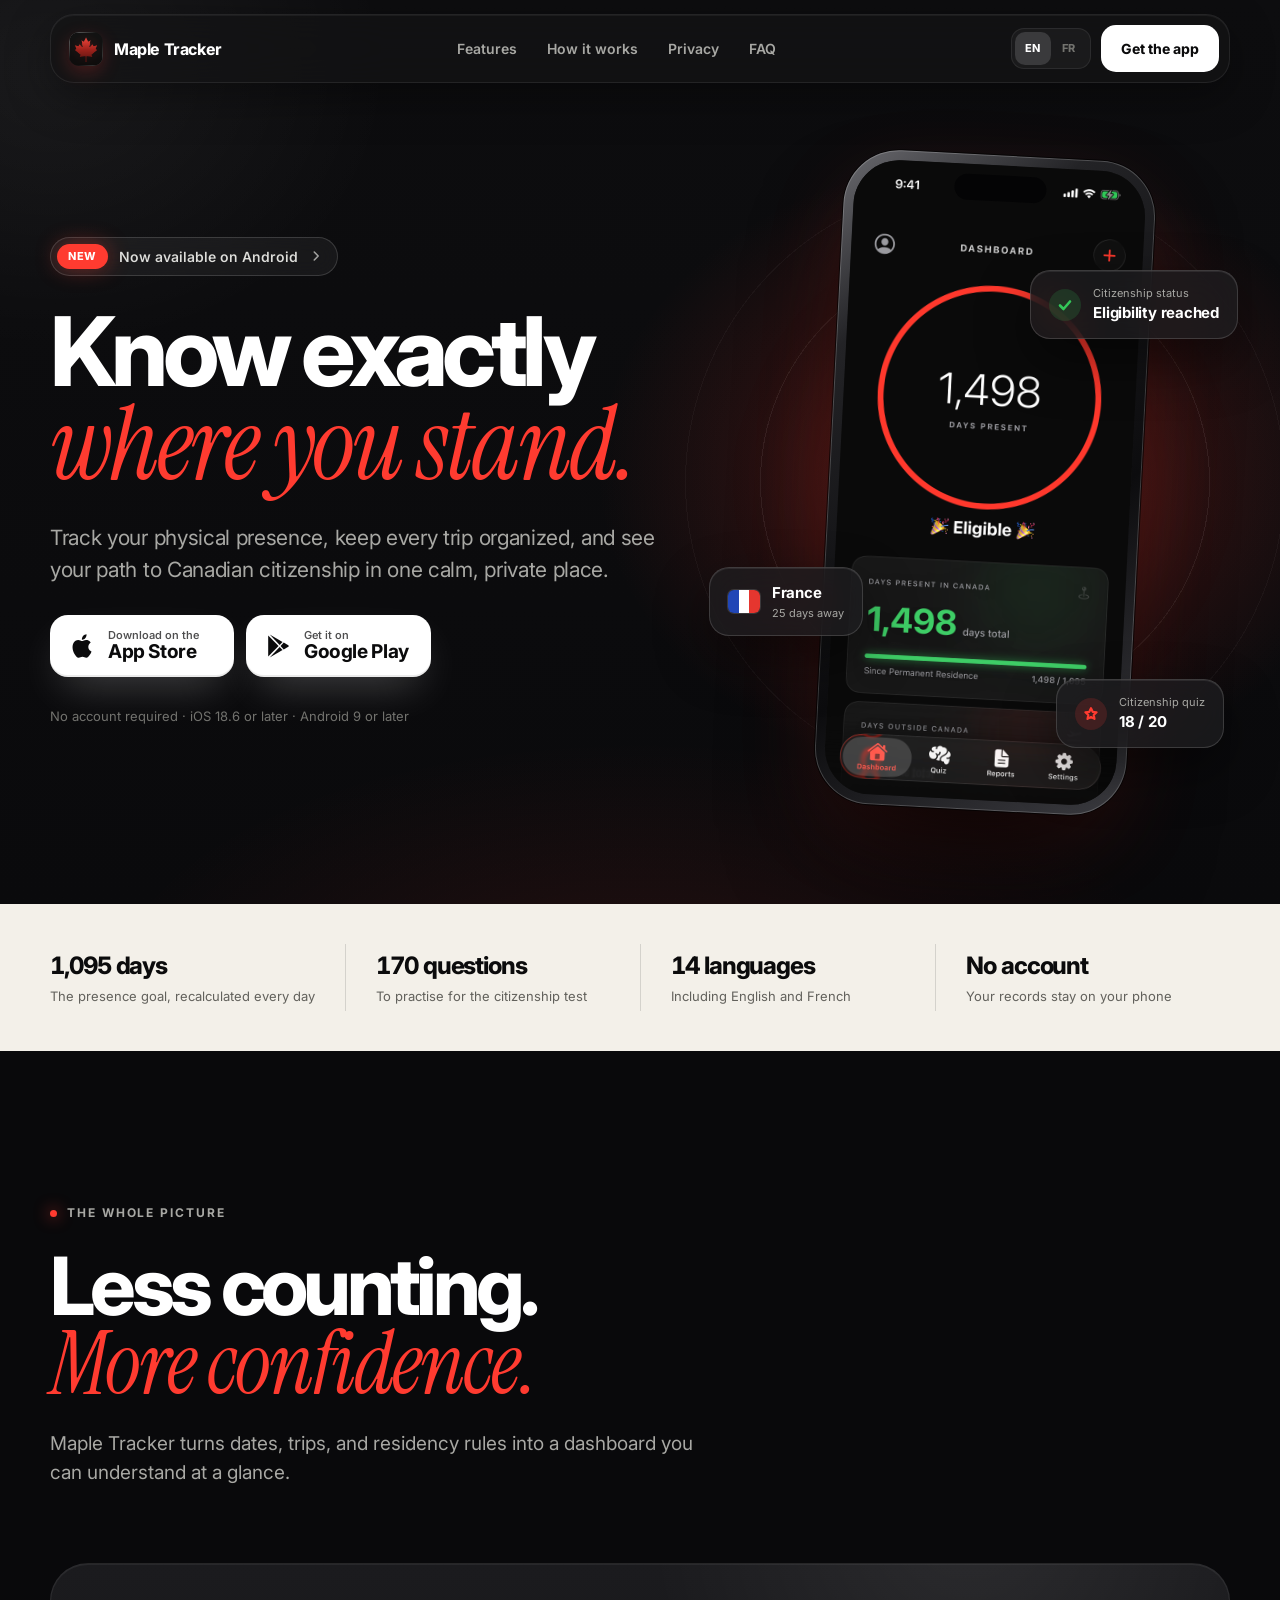
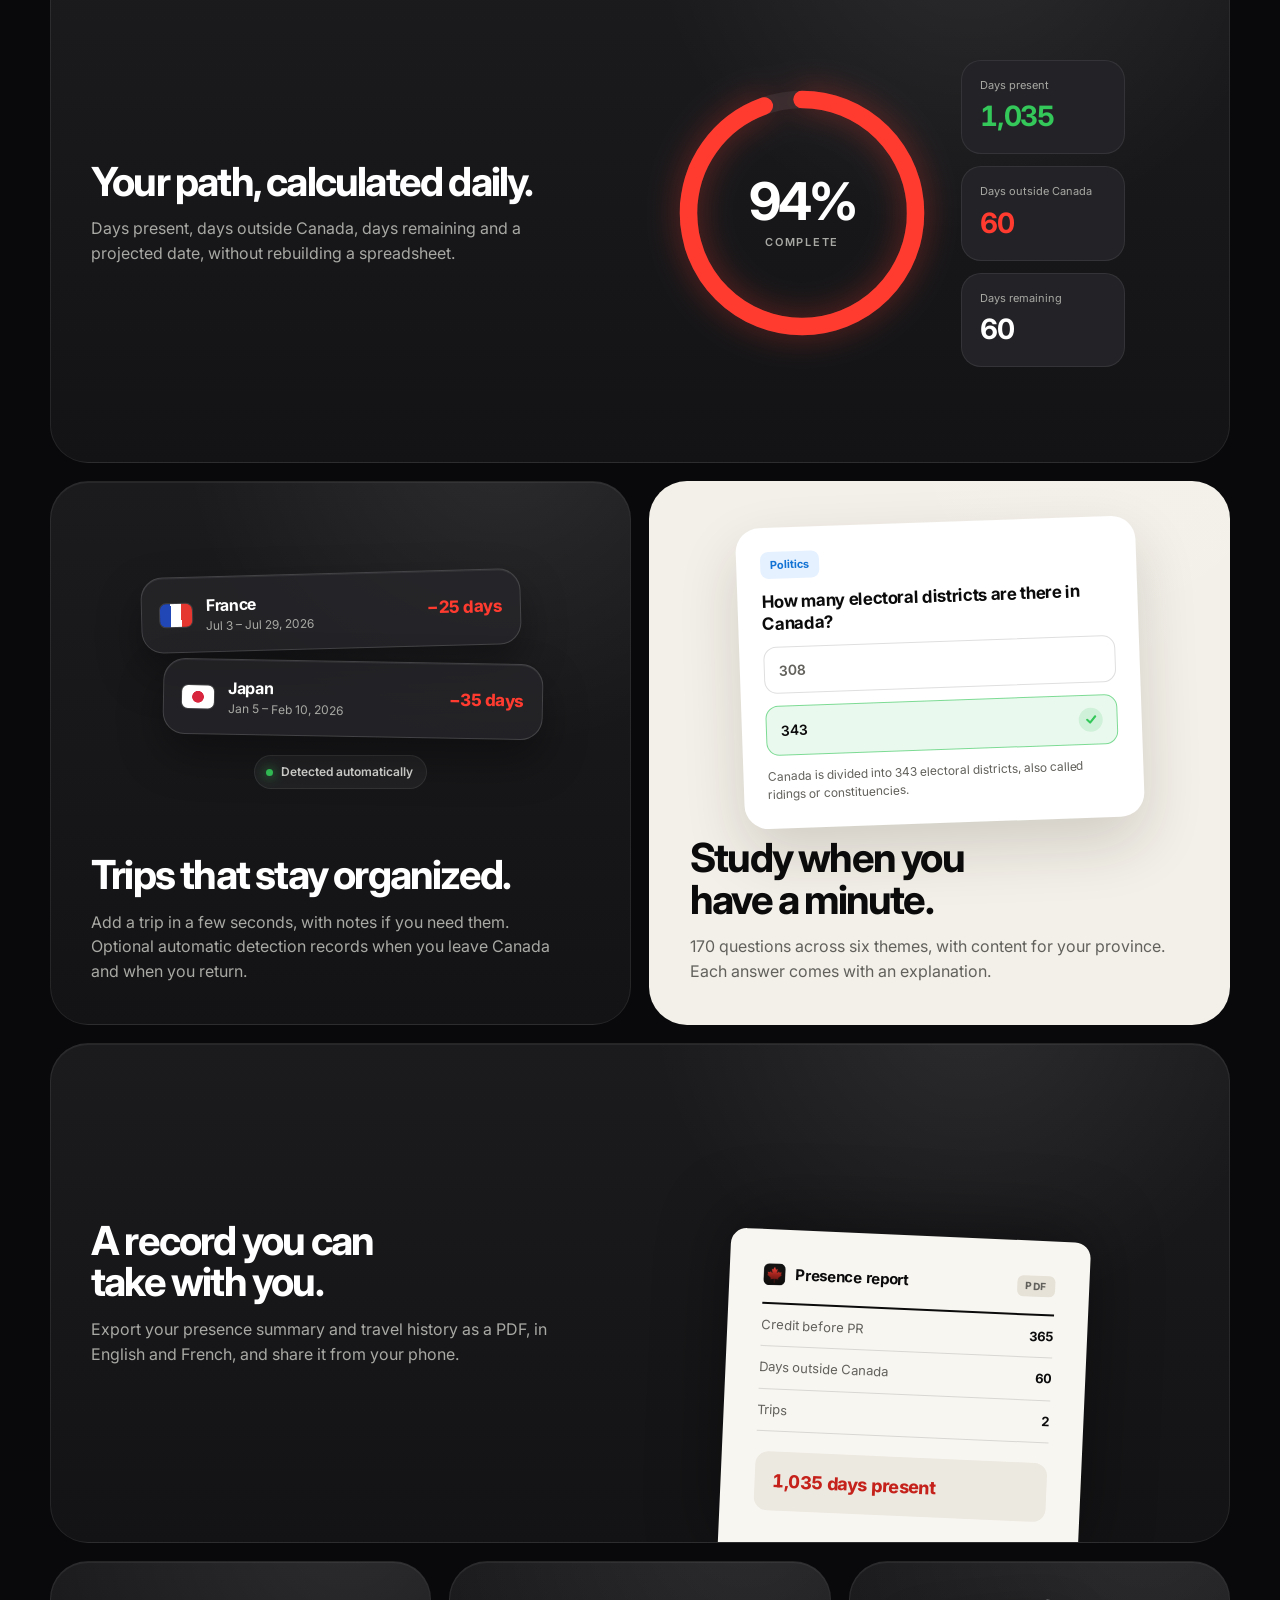
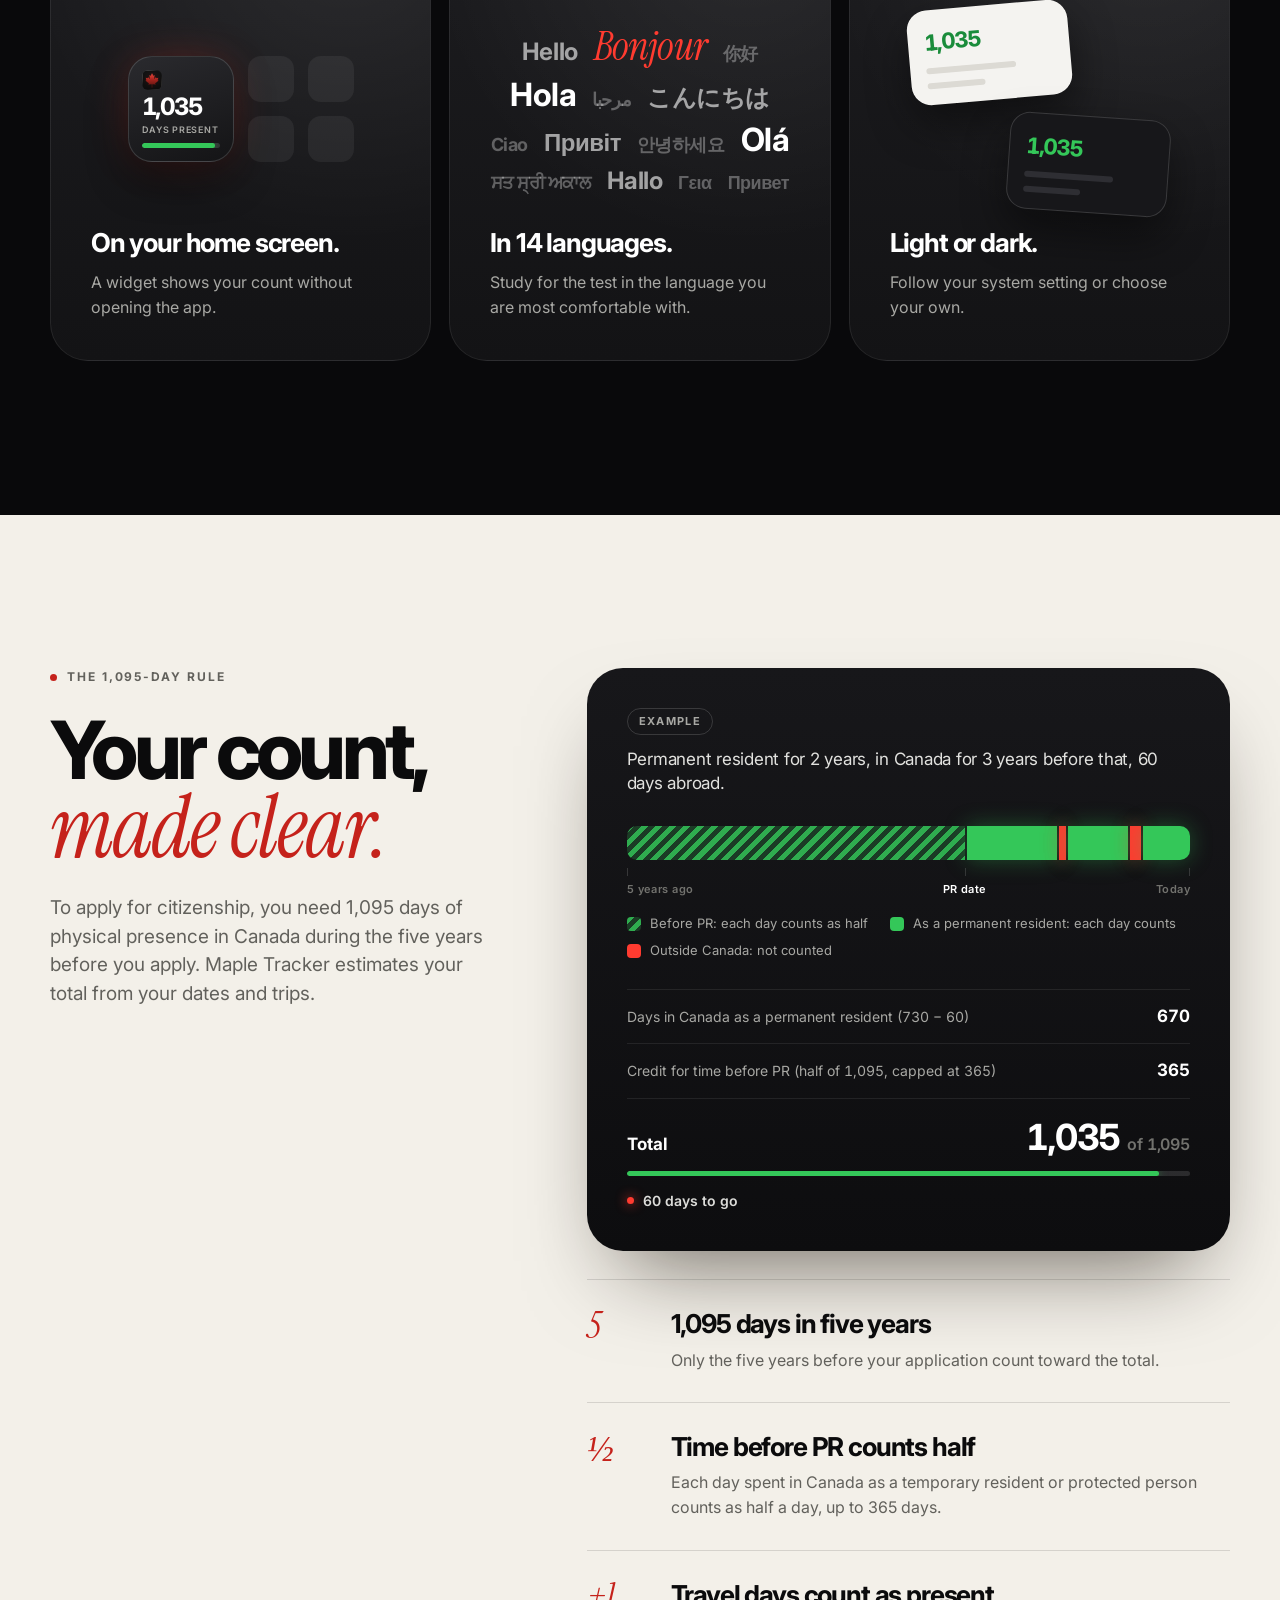
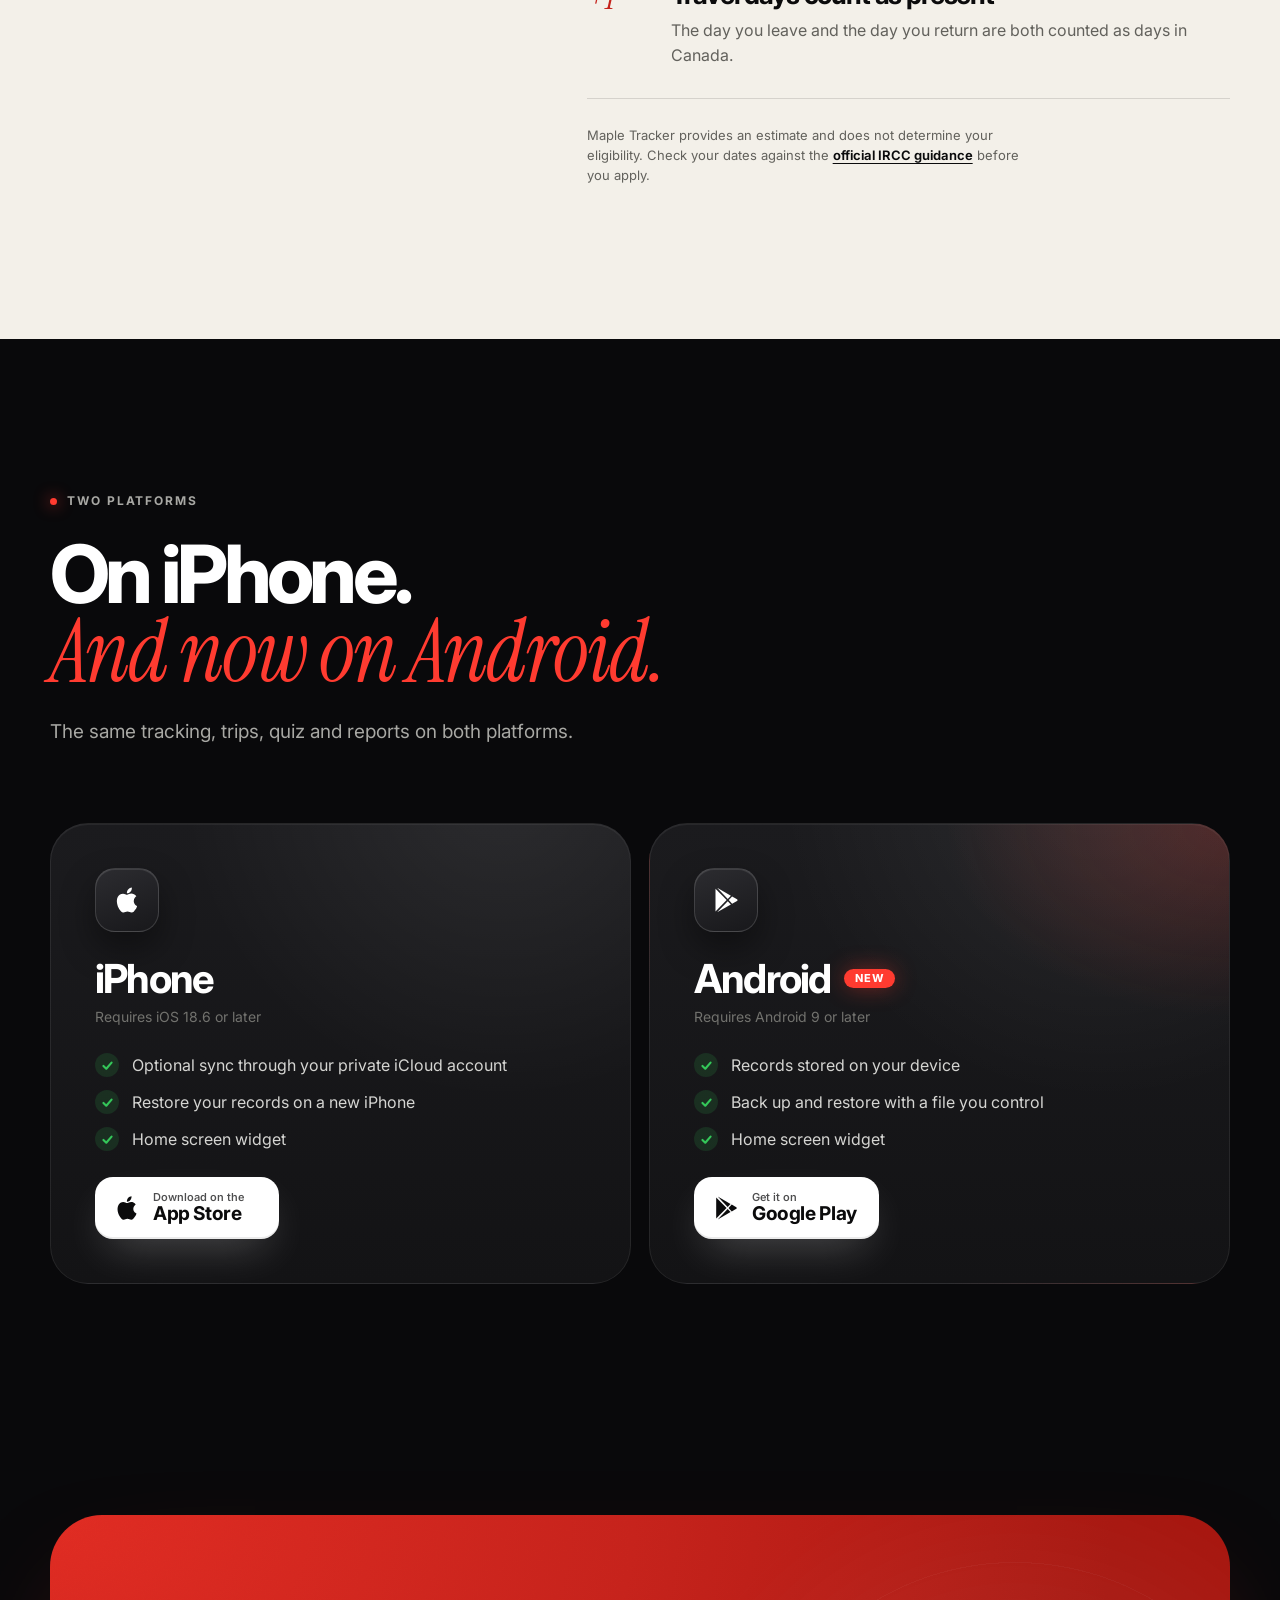
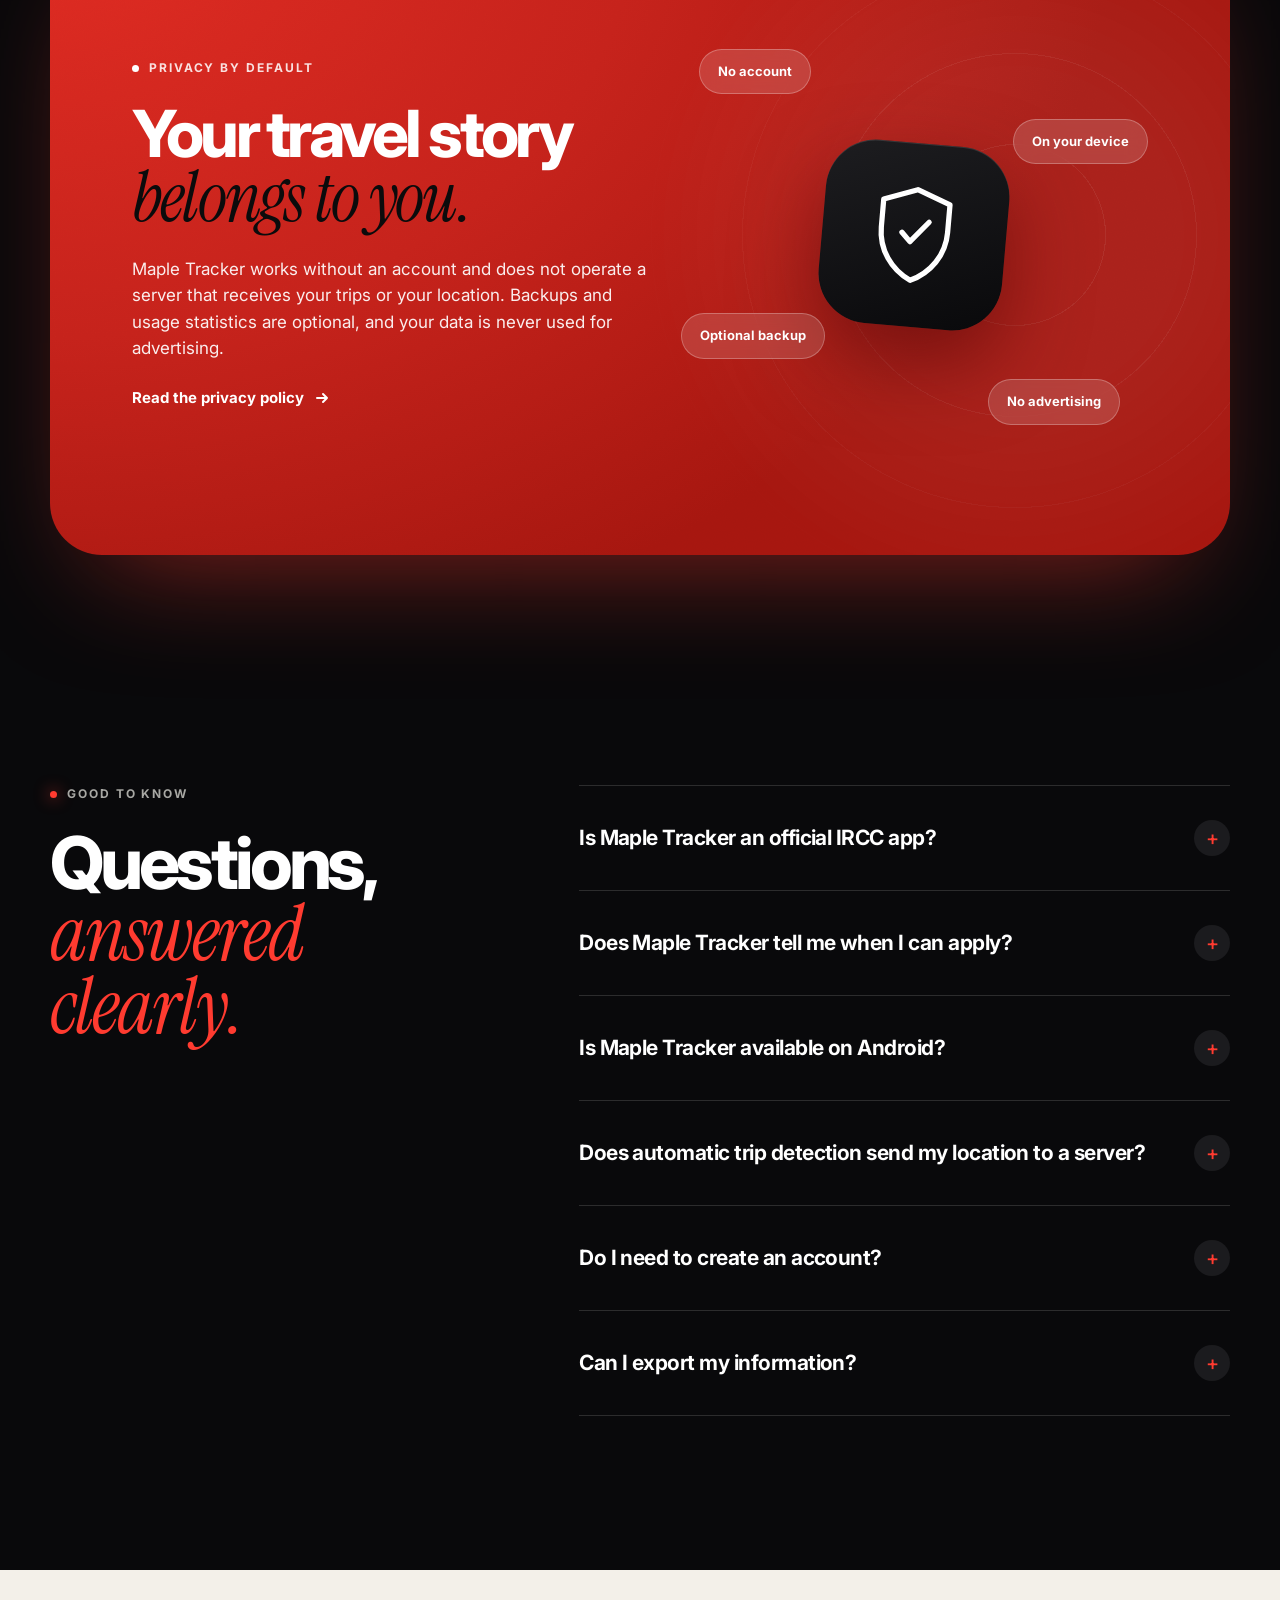
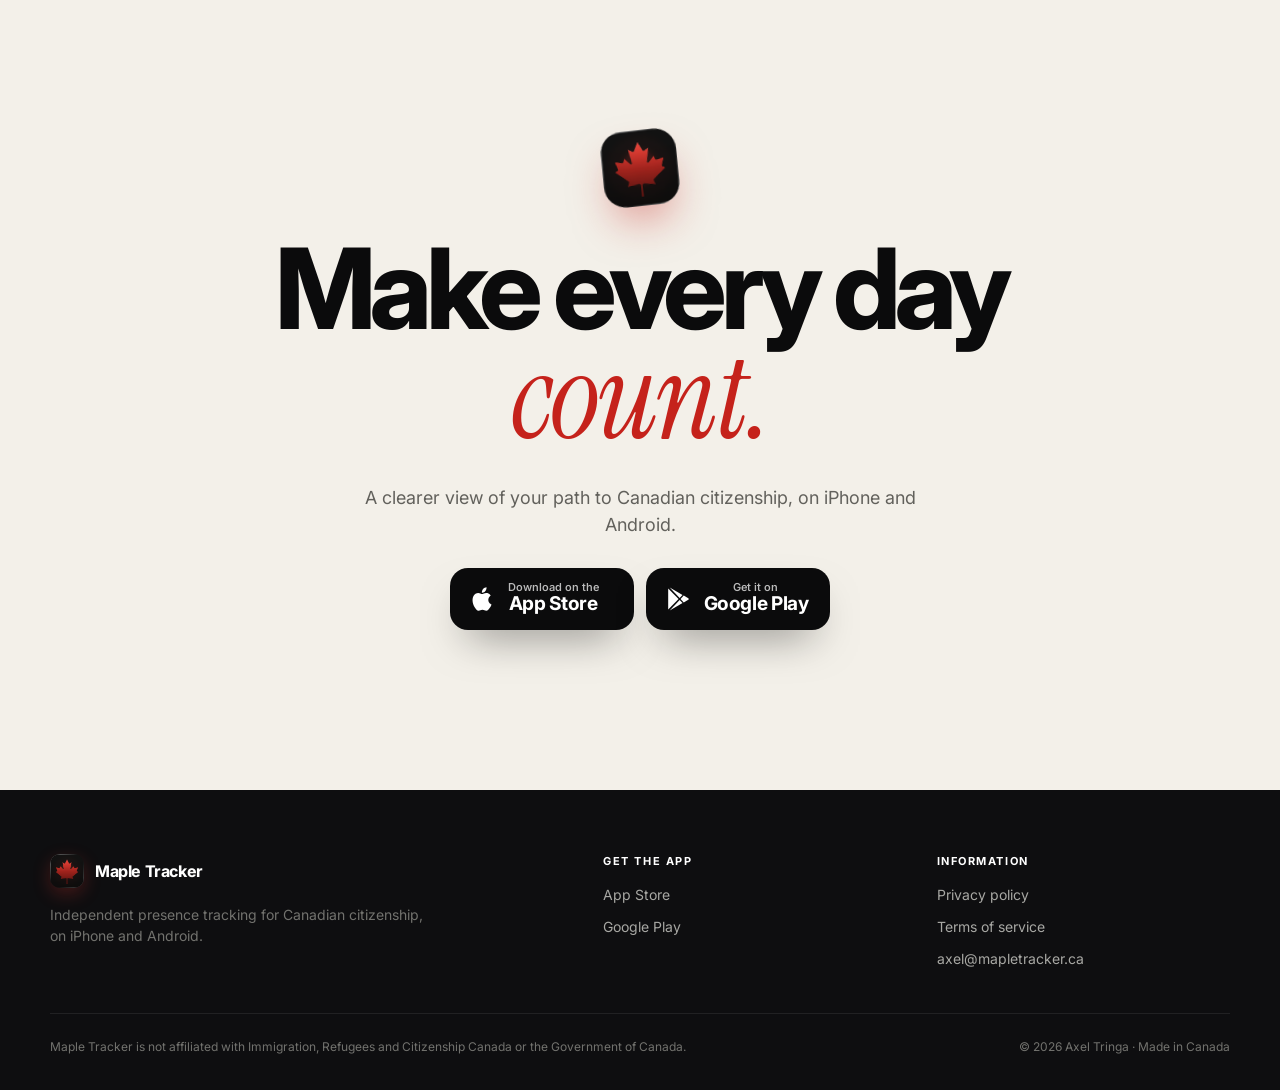
==== commit a8ac8a20: "Return to the dark identity and refine it Rebuild the redesign on the site's existing look instead o" ====
--- a/index.html
+++ b/index.html
@@ -5,9 +5,8 @@
   <meta name="viewport" content="width=device-width, initial-scale=1.0, viewport-fit=cover">
   <title>Maple Tracker</title>
   <meta name="description" content="Maple Tracker counts your days of physical presence in Canada, keeps your travel history in order and helps you prepare for the citizenship test. For iPhone and Android.">
-  <meta name="theme-color" content="#f5f5f3" media="(prefers-color-scheme: light)">
-  <meta name="theme-color" content="#0d0d0e" media="(prefers-color-scheme: dark)">
-  <meta name="color-scheme" content="light dark">
+  <meta name="theme-color" content="#09090b">
+  <meta name="color-scheme" content="dark">
   <meta name="apple-itunes-app" content="app-id=6758927692">
   <meta property="og:type" content="website">
   <meta property="og:site_name" content="Maple Tracker">
@@ -19,6 +18,7 @@
   <link rel="icon" href="favicon.png" type="image/png">
   <link rel="apple-touch-icon" href="apple-touch-icon.png">
   <link rel="preload" href="fonts/inter-latin-var.woff2" as="font" type="font/woff2" crossorigin>
+  <link rel="preload" href="fonts/instrument-serif-latin-italic.woff2" as="font" type="font/woff2" crossorigin>
   <script>
     (() => {
       const requested = new URLSearchParams(window.location.search).get("lang");
@@ -36,52 +36,70 @@
   <a class="skip-link" href="#main" data-i18n="skip">Skip to content</a>
 
   <header class="site-header">
-    <div class="wrap header-inner">
-      <a class="brand" href="index.html" aria-label="Maple Tracker home" data-i18n-aria-label="nav.home"><img src="app-icon-128.png" width="32" height="32" alt=""><span>Maple Tracker</span></a>
-      <nav class="nav-links" aria-label="Primary navigation" data-i18n-aria-label="nav.label">
-        <a href="#how" data-i18n="nav.how">How it works</a>
-        <a href="#features" data-i18n="nav.features">Features</a>
-        <a href="#privacy" data-i18n="nav.privacy">Privacy</a>
-        <a href="#faq" data-i18n="nav.faq">FAQ</a>
-      </nav>
-      <div class="header-actions">
-        <div class="lang" role="group" aria-label="Language" data-i18n-aria-label="language.label">
-          <button type="button" id="lang-en" data-language="en" aria-pressed="true">EN</button>
-          <button type="button" id="lang-fr" data-language="fr" aria-pressed="false">FR</button>
-        </div>
-        <a class="btn" href="#download" data-store-link data-i18n="nav.cta">Get the app</a>
+    <div class="shell">
+      <div class="nav">
+        <a class="brand" href="index.html" aria-label="Maple Tracker home" data-i18n-aria-label="nav.home"><img src="app-icon-128.png" width="34" height="34" alt=""><span>Maple Tracker</span></a>
+        <nav class="nav-links" aria-label="Primary navigation" data-i18n-aria-label="nav.label">
+          <a href="#features" data-i18n="nav.features">Features</a>
+          <a href="#how" data-i18n="nav.how">How it works</a>
+          <a href="#privacy" data-i18n="nav.privacy">Privacy</a>
+          <a href="#faq" data-i18n="nav.faq">FAQ</a>
+        </nav>
+        <div class="nav-actions">
+          <div class="lang" role="group" aria-label="Language" data-i18n-aria-label="language.label">
+            <button type="button" id="lang-en" data-language="en" aria-pressed="true">EN</button>
+            <button type="button" id="lang-fr" data-language="fr" aria-pressed="false">FR</button>
+          </div>
+          <a class="nav-cta" href="#download" data-store-link data-i18n="nav.cta">Get the app</a>
+        </div>
       </div>
     </div>
   </header>
 
   <main id="main">
     <section class="hero">
-      <div class="wrap hero-grid">
+      <div class="shell hero-grid">
         <div class="hero-copy">
           <a class="announce" href="https://play.google.com/store/apps/details?id=com.axeltringa.mapletracker">
             <span class="announce-tag" data-i18n="hero.new">New</span>
             <span data-i18n="hero.announce">Now available on Android</span>
             <svg viewBox="0 0 16 16" fill="none" stroke="currentColor" stroke-width="1.8" stroke-linecap="round" stroke-linejoin="round" aria-hidden="true"><path d="M6 3.5 10.5 8 6 12.5"/></svg>
           </a>
-          <h1 data-i18n="hero.title">Know where you stand on the way to Canadian citizenship.</h1>
-          <p class="lead" data-i18n="hero.lead">Maple Tracker counts your days of physical presence in Canada, keeps your travel history in order and helps you prepare for the citizenship test.</p>
+          <h1 data-i18n-html="hero.title">Know exactly<br><em>where you stand.</em></h1>
+          <p class="hero-lead" data-i18n="hero.lead">Track your physical presence, keep every trip organized, and see your path to Canadian citizenship in one calm, private place.</p>
           <div class="store-row">
             <a class="store" href="https://apps.apple.com/ca/app/maple-tracker/id6758927692" aria-label="Download Maple Tracker on the App Store" data-i18n-aria-label="store.appleLabel"><svg viewBox="0 0 24 24" aria-hidden="true"><path d="M18.7 19.5c-.8 1.2-1.7 2.5-3 2.5-1.4 0-1.8-.8-3.3-.8s-2 .8-3.3.8c-1.3.1-2.3-1.3-3.1-2.5C4.3 17 3 12.5 4.7 9.4c.9-1.5 2.4-2.5 4.1-2.5 1.3 0 2.5.9 3.3.9.8 0 2.3-1.1 3.8-.9.7 0 2.5.3 3.6 2-.1.1-2.1 1.3-2.1 3.8 0 3 2.7 4 2.7 4s-.4 1.8-1.4 2.8zM15.9 2c.1 1.2-.3 2.4-1 3.2-.7.9-1.8 1.5-3 1.4-.1-1.1.4-2.3 1-3.1.8-.8 2-1.4 3-1.5z"/></svg><span><small data-i18n="store.appleSmall">Download on the</small>App Store</span></a>
             <a class="store" href="https://play.google.com/store/apps/details?id=com.axeltringa.mapletracker" aria-label="Get Maple Tracker on Google Play" data-i18n-aria-label="store.googleLabel"><svg viewBox="0 0 24 24" aria-hidden="true"><path d="M3.6 2.9v18.2L12.5 12z"/><path d="M4.9 2.2l8.5 8.9 2.5-2.6z"/><path d="M4.9 21.8l8.5-8.9 2.5 2.6z"/><path d="M16.9 9.1l3.9 2.2c.6.4.6 1 0 1.4l-3.9 2.2-2.7-2.9z"/></svg><span><small data-i18n="store.googleSmall">Get it on</small>Google Play</span></a>
           </div>
           <p class="fine" data-i18n="hero.fine">No account required · iOS 18.6 or later · Android 9 or later</p>
         </div>
-        <div class="hero-visual">
-          <div class="device">
-            <img class="shot-en" src="app-dashboard-en.png" width="644" height="1400" alt="Maple Tracker dashboard showing 1,498 days present in Canada and an Eligible status">
-            <img class="shot-fr" src="app-dashboard-fr.png" width="644" height="1400" alt="Tableau de bord de Maple Tracker indiquant 1 498 jours de présence au Canada et le statut Admissible">
-          </div>
-        </div>
-      </div>
-    </section>
-
-    <section class="facts" aria-label="At a glance" data-i18n-aria-label="facts.label">
-      <dl class="wrap facts-grid">
+
+        <div class="stage">
+          <div class="rings" aria-hidden="true"></div>
+          <div class="phone">
+            <div class="phone-screen">
+              <img class="shot-en" src="app-dashboard-en.png" width="644" height="1400" alt="Maple Tracker dashboard showing 1,498 days present in Canada and an Eligible status">
+              <img class="shot-fr" src="app-dashboard-fr.png" width="644" height="1400" alt="Tableau de bord de Maple Tracker indiquant 1 498 jours de présence au Canada et le statut Éligible">
+            </div>
+          </div>
+          <div class="float float-status" aria-hidden="true">
+            <span class="dot-ok"><svg viewBox="0 0 16 16"><path d="M3 8.5 6.5 12 13 4.5"/></svg></span>
+            <div><span data-i18n="hero.statusLabel">Citizenship status</span><strong data-i18n="hero.status">Eligibility reached</strong></div>
+          </div>
+          <div class="float float-trip" aria-hidden="true">
+            <i class="flag flag-fr"></i>
+            <div><strong>France</strong><span data-i18n="hero.tripSub">25 days away</span></div>
+          </div>
+          <div class="float float-quiz" aria-hidden="true">
+            <span class="score"><svg viewBox="0 0 16 16"><path d="M8 2.2l1.7 3.6 3.9.5-2.9 2.7.8 3.9L8 11l-3.5 1.9.8-3.9L2.4 6.3l3.9-.5z"/></svg></span>
+            <div><span data-i18n="hero.quizLabel">Citizenship quiz</span><strong>18 / 20</strong></div>
+          </div>
+        </div>
+      </div>
+    </section>
+
+    <section class="paper" aria-label="At a glance" data-i18n-aria-label="facts.label">
+      <dl class="shell facts-grid">
         <div><dt data-i18n="facts.oneTitle">1,095 days</dt><dd data-i18n="facts.oneBody">The presence goal, recalculated every day</dd></div>
         <div><dt data-i18n="facts.twoTitle">170 questions</dt><dd data-i18n="facts.twoBody">To practise for the citizenship test</dd></div>
         <div><dt data-i18n="facts.threeTitle">14 languages</dt><dd data-i18n="facts.threeBody">Including English and French</dd></div>
@@ -89,166 +107,190 @@
       </dl>
     </section>
 
-    <section class="section band" id="how">
-      <div class="wrap">
-        <div class="section-head">
-          <h2 data-i18n="how.title">How the count works</h2>
-          <p class="lead" data-i18n="how.lead">To apply for citizenship, you need 1,095 days of physical presence in Canada during the five years before you apply. Maple Tracker estimates your total from your dates and trips, using the rules below.</p>
-        </div>
-
-        <figure class="example">
-          <figcaption class="example-head">
-            <span class="tag" data-i18n="how.exampleTag">Example</span>
-            <p data-i18n="how.exampleCase">Permanent resident for 2 years, in Canada for 3 years before that, 60 days abroad.</p>
-          </figcaption>
-          <div class="timeline" role="img" aria-label="Five-year timeline: three years in Canada before permanent residence, then two years as a permanent resident with two trips abroad" data-i18n-aria-label="how.timelineLabel">
-            <div class="timeline-bar">
-              <span class="seg-pre" style="flex: 0 0 60%"></span>
-              <span class="seg-pr" style="flex: 0 0 16.44%"></span>
-              <span class="seg-away" style="flex: 0 0 1.37%"></span>
-              <span class="seg-pr" style="flex: 0 0 10.96%"></span>
-              <span class="seg-away" style="flex: 0 0 1.92%"></span>
-              <span class="seg-pr" style="flex: 1 0 0"></span>
-            </div>
-            <div class="timeline-axis" aria-hidden="true">
-              <span class="tick-start" data-i18n="how.axisStart">5 years ago</span>
-              <span class="tick-pr" data-i18n="how.axisPr">PR date</span>
-              <span class="tick-end" data-i18n="how.axisEnd">Today</span>
-            </div>
-          </div>
-          <ul class="legend">
-            <li><i class="seg-pre"></i><span data-i18n="how.legendPre">Before PR: each day counts as half</span></li>
-            <li><i class="seg-pr"></i><span data-i18n="how.legendPr">As a permanent resident: each day counts</span></li>
-            <li><i class="seg-away"></i><span data-i18n="how.legendAway">Outside Canada: not counted</span></li>
+    <section class="section" id="features">
+      <div class="shell">
+        <div class="section-head reveal">
+          <p class="eyebrow" data-i18n="features.eyebrow">The whole picture</p>
+          <h2 data-i18n-html="features.title">Less counting.<br><em>More confidence.</em></h2>
+          <p data-i18n="features.lead">Maple Tracker turns dates, trips, and residency rules into a dashboard you can understand at a glance.</p>
+        </div>
+
+        <div class="bento">
+          <article class="tile tile-wide reveal">
+            <div class="tile-copy">
+              <h3 data-i18n="features.dashTitle">Your path, calculated daily.</h3>
+              <p data-i18n="features.dashBody">Days present, days outside Canada, days remaining and a projected date, without rebuilding a spreadsheet.</p>
+            </div>
+            <div class="dash" aria-hidden="true">
+              <div class="ring">
+                <svg viewBox="0 0 240 240"><circle class="ring-track" cx="120" cy="120" r="104"/><circle class="ring-progress" cx="120" cy="120" r="104"/></svg>
+                <div class="ring-label"><strong>94%</strong><span data-i18n="ui.complete">complete</span></div>
+              </div>
+              <div class="stats">
+                <div><small data-i18n="ui.present">Days present</small><strong class="is-green" data-i18n="ui.presentValue">1,035</strong></div>
+                <div><small data-i18n="ui.away">Days outside Canada</small><strong class="is-red">60</strong></div>
+                <div><small data-i18n="ui.remaining">Days remaining</small><strong>60</strong></div>
+              </div>
+            </div>
+          </article>
+
+          <article class="tile reveal">
+            <div class="tile-art" aria-hidden="true">
+              <div class="trips">
+                <div class="trip"><i class="flag flag-fr"></i><span class="trip-main"><strong>France</strong><span data-i18n="ui.tripOneDates">Jul 3 – Jul 29, 2026</span></span><span class="trip-days" data-i18n="ui.tripOneDays">−25 days</span></div>
+                <div class="trip"><i class="flag flag-jp"></i><span class="trip-main"><strong data-i18n="ui.tripTwoName">Japan</strong><span data-i18n="ui.tripTwoDates">Jan 5 – Feb 10, 2026</span></span><span class="trip-days" data-i18n="ui.tripTwoDays">−35 days</span></div>
+                <span class="auto" data-i18n="ui.tripAuto">Detected automatically</span>
+              </div>
+            </div>
+            <h3 data-i18n="features.tripsTitle">Trips that stay organized.</h3>
+            <p data-i18n="features.tripsBody">Add a trip in a few seconds, with notes if you need them. Optional automatic detection records when you leave Canada and when you return.</p>
+          </article>
+
+          <article class="tile tile-paper reveal">
+            <div class="tile-art" aria-hidden="true">
+              <div class="quiz">
+                <span class="quiz-chip" data-i18n="ui.quizTheme">Politics</span>
+                <strong data-i18n="ui.quizQuestion">How many electoral districts are there in Canada?</strong>
+                <div class="quiz-option">308</div>
+                <div class="quiz-option is-correct">343<span class="check"><svg viewBox="0 0 16 16"><path d="M3 8.5 6.5 12 13 4.5"/></svg></span></div>
+                <p class="quiz-why" data-i18n="ui.quizWhy">Canada is divided into 343 electoral districts, also called ridings or constituencies.</p>
+              </div>
+            </div>
+            <h3 data-i18n="features.quizTitle">Study when you have a minute.</h3>
+            <p data-i18n="features.quizBody">170 questions across six themes, with content for your province. Each answer comes with an explanation.</p>
+          </article>
+
+          <article class="tile tile-wide tile-report reveal">
+            <div class="tile-copy">
+              <h3 data-i18n="features.reportTitle">A record you can take with you.</h3>
+              <p data-i18n="features.reportBody">Export your presence summary and travel history as a PDF, in English and French, and share it from your phone.</p>
+            </div>
+            <div class="sheet" aria-hidden="true">
+              <div class="sheet-brand"><img src="app-icon-128.png" width="22" height="22" alt=""><strong data-i18n="ui.reportTitle">Presence report</strong><span>PDF</span></div>
+              <div class="sheet-row"><span data-i18n="ui.reportCredit">Credit before PR</span><b>365</b></div>
+              <div class="sheet-row"><span data-i18n="ui.away">Days outside Canada</span><b>60</b></div>
+              <div class="sheet-row"><span data-i18n="ui.reportTrips">Trips</span><b>2</b></div>
+              <div class="sheet-total" data-i18n="ui.reportTotal">1,035 days present</div>
+            </div>
+          </article>
+
+          <article class="tile tile-third reveal">
+            <div class="tile-art" aria-hidden="true">
+              <div class="home">
+                <div class="widget">
+                  <img src="app-icon-128.png" width="20" height="20" alt="">
+                  <div><strong data-i18n="ui.presentValue">1,035</strong><small data-i18n="ui.widgetLabel">days present</small></div>
+                  <div class="meter"><span style="width: 94.5%"></span></div>
+                </div>
+                <i></i><i></i><i></i><i></i>
+              </div>
+            </div>
+            <h3 data-i18n="extras.widgetTitle">On your home screen.</h3>
+            <p data-i18n="extras.widgetBody">A widget shows your count without opening the app.</p>
+          </article>
+
+          <article class="tile tile-third reveal">
+            <div class="tile-art" aria-hidden="true">
+              <div class="hello">
+                <span class="l">Hello</span><em>Bonjour</em><span lang="zh-Hans">你好</span><span class="xl">Hola</span><span lang="ar">مرحبا</span><span class="l" lang="ja">こんにちは</span><span>Ciao</span><span class="l" lang="uk">Привіт</span><span lang="ko">안녕하세요</span><span class="xl">Olá</span><span lang="pa">ਸਤ ਸ੍ਰੀ ਅਕਾਲ</span><span class="l">Hallo</span><span lang="el">Γεια</span><span lang="ru">Привет</span>
+              </div>
+            </div>
+            <h3 data-i18n="extras.langTitle">In 14 languages.</h3>
+            <p data-i18n="extras.langBody">Study for the test in the language you are most comfortable with.</p>
+          </article>
+
+          <article class="tile tile-third reveal">
+            <div class="tile-art" aria-hidden="true">
+              <div class="themes">
+                <div class="theme-card theme-light"><b data-i18n="ui.presentValue">1,035</b><i></i><i></i></div>
+                <div class="theme-card theme-dark"><b data-i18n="ui.presentValue">1,035</b><i></i><i></i></div>
+              </div>
+            </div>
+            <h3 data-i18n="extras.themeTitle">Light or dark.</h3>
+            <p data-i18n="extras.themeBody">Follow your system setting or choose your own.</p>
+          </article>
+        </div>
+      </div>
+    </section>
+
+    <section class="section paper" id="how">
+      <div class="shell calc-grid">
+        <div class="section-head reveal">
+          <p class="eyebrow" data-i18n="how.eyebrow">The 1,095-day rule</p>
+          <h2 data-i18n-html="how.title">Your count,<br><em>made clear.</em></h2>
+          <p data-i18n="how.lead">To apply for citizenship, you need 1,095 days of physical presence in Canada during the five years before you apply. Maple Tracker estimates your total from your dates and trips.</p>
+        </div>
+
+        <div>
+          <figure class="calc-card reveal">
+            <figcaption class="calc-head">
+              <span class="tag" data-i18n="how.exampleTag">Example</span>
+              <p data-i18n="how.exampleCase">Permanent resident for 2 years, in Canada for 3 years before that, 60 days abroad.</p>
+            </figcaption>
+            <div role="img" aria-label="Five-year timeline: three years in Canada before permanent residence, then two years as a permanent resident with two trips abroad" data-i18n-aria-label="how.timelineLabel">
+              <div class="timeline-bar">
+                <span class="seg-pre" style="flex: 0 0 60%"></span>
+                <span class="seg-pr" style="flex: 0 0 16%"></span>
+                <span class="seg-away" style="flex: 0 0 1.37%"></span>
+                <span class="seg-pr" style="flex: 0 0 10.6%"></span>
+                <span class="seg-away" style="flex: 0 0 1.92%"></span>
+                <span class="seg-pr" style="flex: 1 0 0"></span>
+              </div>
+              <div class="timeline-axis" aria-hidden="true">
+                <span class="tick-start" data-i18n="how.axisStart">5 years ago</span>
+                <span class="tick-pr" data-i18n="how.axisPr">PR date</span>
+                <span class="tick-end" data-i18n="how.axisEnd">Today</span>
+              </div>
+            </div>
+            <ul class="legend">
+              <li><i class="seg-pre"></i><span data-i18n="how.legendPre">Before PR: each day counts as half</span></li>
+              <li><i class="seg-pr"></i><span data-i18n="how.legendPr">As a permanent resident: each day counts</span></li>
+              <li><i class="seg-away"></i><span data-i18n="how.legendAway">Outside Canada: not counted</span></li>
+            </ul>
+            <dl class="tally">
+              <div><dt data-i18n="how.tallyPr">Days in Canada as a permanent resident (730 − 60)</dt><dd>670</dd></div>
+              <div><dt data-i18n="how.tallyPre">Credit for time before PR (half of 1,095, capped at 365)</dt><dd>365</dd></div>
+              <div class="tally-total"><dt data-i18n="how.tallyTotal">Total</dt><dd data-i18n-html="how.tallyValue">1,035 <small>of 1,095</small></dd></div>
+            </dl>
+            <div class="meter" aria-hidden="true"><span style="width: 94.5%"></span></div>
+            <p class="togo" data-i18n="how.status">60 days to go</p>
+          </figure>
+
+          <ul class="rules">
+            <li class="reveal"><b aria-hidden="true">5</b><div><h3 data-i18n="how.ruleOneTitle">1,095 days in five years</h3><p data-i18n="how.ruleOneBody">Only the five years before your application count toward the total.</p></div></li>
+            <li class="reveal"><b aria-hidden="true">½</b><div><h3 data-i18n="how.ruleTwoTitle">Time before PR counts half</h3><p data-i18n="how.ruleTwoBody">Each day spent in Canada as a temporary resident or protected person counts as half a day, up to 365 days.</p></div></li>
+            <li class="reveal"><b aria-hidden="true">+1</b><div><h3 data-i18n="how.ruleThreeTitle">Travel days count as present</h3><p data-i18n="how.ruleThreeBody">The day you leave and the day you return are both counted as days in Canada.</p></div></li>
           </ul>
-          <dl class="tally">
-            <div><dt data-i18n="how.tallyPr">Days in Canada as a permanent resident (730 − 60)</dt><dd>670</dd></div>
-            <div><dt data-i18n="how.tallyPre">Credit for time before PR (half of 1,095, capped at 365)</dt><dd>365</dd></div>
-            <div class="tally-total"><dt data-i18n="how.tallyTotal">Total</dt><dd data-i18n-html="how.tallyValue">1,035 <small>of 1,095</small></dd></div>
-          </dl>
-          <div class="meter" aria-hidden="true"><span style="width: 94.5%"></span></div>
-          <p class="status" data-i18n="how.status">60 days to go</p>
-        </figure>
-
-        <ul class="rules">
-          <li><h3 data-i18n="how.ruleOneTitle">1,095 days in five years</h3><p data-i18n="how.ruleOneBody">Only the five years before your application count toward the total.</p></li>
-          <li><h3 data-i18n="how.ruleTwoTitle">Time before PR counts half</h3><p data-i18n="how.ruleTwoBody">Each day spent in Canada as a temporary resident or protected person counts as half a day, up to 365 days.</p></li>
-          <li><h3 data-i18n="how.ruleThreeTitle">Travel days count as present</h3><p data-i18n="how.ruleThreeBody">The day you leave and the day you return are both counted as days in Canada.</p></li>
-        </ul>
-        <p class="note" data-i18n-html="how.note">Maple Tracker provides an estimate and does not determine your eligibility. Check your dates against the <a href="https://www.canada.ca/en/immigration-refugees-citizenship/services/canadian-citizenship.html">official IRCC guidance</a> before you apply.</p>
-      </div>
-    </section>
-
-    <section class="section" id="features">
-      <div class="wrap">
-        <div class="section-head">
-          <h2 data-i18n="features.title">What Maple Tracker does</h2>
-          <p class="lead" data-i18n="features.lead">Your dates, your trips and your test preparation, in one app.</p>
-        </div>
-
-        <div class="feature-grid">
-          <article class="feature">
-            <div class="feature-visual" aria-hidden="true">
-              <div class="ui">
-                <span class="ui-label" data-i18n="ui.dashLabel">Days present in Canada</span>
-                <div class="ui-figure"><strong data-i18n="ui.dashValue">1,035</strong><span data-i18n="ui.dashUnit">days total</span></div>
-                <div class="meter"><span style="width: 94.5%"></span></div>
-                <div class="ui-row"><span data-i18n="ui.dashSince">Since permanent residence</span><span data-i18n="ui.dashRatio">1,035 / 1,095</span></div>
-                <p class="status" data-i18n="ui.dashStatus">60 days remaining</p>
-              </div>
-            </div>
-            <div class="feature-body">
-              <h3 data-i18n="features.dashTitle">A dashboard that stays current</h3>
-              <p data-i18n="features.dashBody">Days present, days outside Canada, days remaining and a projected date, recalculated every day.</p>
-            </div>
-          </article>
-
-          <article class="feature">
-            <div class="feature-visual" aria-hidden="true">
-              <div class="ui">
-                <span class="ui-label" data-i18n="ui.tripsLabel">Travel history</span>
-                <div class="trip">
-                  <span class="trip-code">FR</span>
-                  <span class="trip-main"><strong>France</strong><span data-i18n="ui.tripOneDates">Jul 3 – Jul 29, 2026</span></span>
-                  <span class="trip-days" data-i18n="ui.tripOneDays">−25 days</span>
-                </div>
-                <div class="trip">
-                  <span class="trip-code">US</span>
-                  <span class="trip-main"><strong data-i18n="ui.tripTwoName">United States</strong><span data-i18n="ui.tripTwoDates">Jan 5 – Feb 10, 2026</span><span class="chip" data-i18n="ui.tripAuto">Detected automatically</span></span>
-                  <span class="trip-days" data-i18n="ui.tripTwoDays">−35 days</span>
-                </div>
-              </div>
-            </div>
-            <div class="feature-body">
-              <h3 data-i18n="features.tripsTitle">A complete travel history</h3>
-              <p data-i18n="features.tripsBody">Add a trip in a few seconds, with notes if you need them. Optional automatic detection records when you leave Canada and when you return.</p>
-            </div>
-          </article>
-
-          <article class="feature">
-            <div class="feature-visual" aria-hidden="true">
-              <div class="ui">
-                <span class="chip" data-i18n="ui.quizTheme">Politics</span>
-                <p class="quiz-question" data-i18n="ui.quizQuestion">How many electoral districts are there in Canada?</p>
-                <div class="quiz-option">308</div>
-                <div class="quiz-option is-correct">343<svg viewBox="0 0 16 16"><path d="M3 8.5 6.5 12 13 4.5"/></svg></div>
-                <p class="quiz-why" data-i18n="ui.quizWhy">Canada is divided into 343 electoral districts, also called ridings or constituencies.</p>
-              </div>
-            </div>
-            <div class="feature-body">
-              <h3 data-i18n="features.quizTitle">Practice for the citizenship test</h3>
-              <p data-i18n="features.quizBody">170 questions across six themes, with content for your province. Each answer comes with an explanation.</p>
-            </div>
-          </article>
-
-          <article class="feature">
-            <div class="feature-visual" aria-hidden="true">
-              <div class="ui">
-                <div class="report-head"><strong data-i18n="ui.reportTitle">Presence report</strong><span class="chip">PDF</span></div>
-                <div class="report-row"><span data-i18n="ui.reportPresent">Days present</span><b data-i18n="ui.dashRatio">1,035 / 1,095</b></div>
-                <div class="report-row"><span data-i18n="ui.reportCredit">Credit before PR</span><b>365</b></div>
-                <div class="report-row"><span data-i18n="ui.reportAway">Days outside Canada</span><b>60</b></div>
-                <div class="report-row"><span data-i18n="ui.reportTrips">Trips</span><b>2</b></div>
-              </div>
-            </div>
-            <div class="feature-body">
-              <h3 data-i18n="features.reportTitle">A PDF report for your records</h3>
-              <p data-i18n="features.reportBody">Export your presence summary and travel history as a PDF, in English and French, and share it from your phone.</p>
-            </div>
-          </article>
-        </div>
-
-        <ul class="extras">
-          <li><h3 data-i18n="extras.widgetTitle">Home screen widget</h3><p data-i18n="extras.widgetBody">See your count without opening the app.</p></li>
-          <li><h3 data-i18n="extras.langTitle">Quiz in 14 languages</h3><p data-i18n="extras.langBody">Study in the language you are most comfortable with.</p></li>
-          <li><h3 data-i18n="extras.themeTitle">Light and dark themes</h3><p data-i18n="extras.themeBody">Follow your system setting or choose your own.</p></li>
-          <li><h3 data-i18n="extras.notifyTitle">Reminders</h3><p data-i18n="extras.notifyBody">Optional notifications about your trips and your progress.</p></li>
-        </ul>
-      </div>
-    </section>
-
-    <section class="section band" id="download">
-      <div class="wrap">
-        <div class="section-head">
-          <h2 data-i18n="download.title">Available on iPhone and Android</h2>
-          <p class="lead" data-i18n="download.lead">The same tracking, trips, quiz and reports on both platforms.</p>
+          <p class="note" data-i18n-html="how.note">Maple Tracker provides an estimate and does not determine your eligibility. Check your dates against the <a href="https://www.canada.ca/en/immigration-refugees-citizenship/services/canadian-citizenship.html">official IRCC guidance</a> before you apply.</p>
+        </div>
+      </div>
+    </section>
+
+    <section class="section" id="download">
+      <div class="shell">
+        <div class="section-head reveal">
+          <p class="eyebrow" data-i18n="download.eyebrow">Two platforms</p>
+          <h2 data-i18n-html="download.title">On iPhone.<br><em>And now on Android.</em></h2>
+          <p data-i18n="download.lead">The same tracking, trips, quiz and reports on both platforms.</p>
         </div>
         <div class="platforms">
-          <article class="platform">
+          <article class="tile platform reveal">
+            <span class="platform-glyph" aria-hidden="true"><svg viewBox="0 0 24 24"><path d="M18.7 19.5c-.8 1.2-1.7 2.5-3 2.5-1.4 0-1.8-.8-3.3-.8s-2 .8-3.3.8c-1.3.1-2.3-1.3-3.1-2.5C4.3 17 3 12.5 4.7 9.4c.9-1.5 2.4-2.5 4.1-2.5 1.3 0 2.5.9 3.3.9.8 0 2.3-1.1 3.8-.9.7 0 2.5.3 3.6 2-.1.1-2.1 1.3-2.1 3.8 0 3 2.7 4 2.7 4s-.4 1.8-1.4 2.8zM15.9 2c.1 1.2-.3 2.4-1 3.2-.7.9-1.8 1.5-3 1.4-.1-1.1.4-2.3 1-3.1.8-.8 2-1.4 3-1.5z"/></svg></span>
             <div class="platform-head"><h3>iPhone</h3><p data-i18n="download.iosReq">Requires iOS 18.6 or later</p></div>
             <ul class="checks">
-              <li data-i18n="download.iosOne">Optional sync through your private iCloud account</li>
-              <li data-i18n="download.iosTwo">Restore your records on a new iPhone</li>
-              <li data-i18n="download.iosThree">Home screen widget</li>
+              <li><span class="check"><svg viewBox="0 0 16 16"><path d="M3 8.5 6.5 12 13 4.5"/></svg></span><span data-i18n="download.iosOne">Optional sync through your private iCloud account</span></li>
+              <li><span class="check"><svg viewBox="0 0 16 16"><path d="M3 8.5 6.5 12 13 4.5"/></svg></span><span data-i18n="download.iosTwo">Restore your records on a new iPhone</span></li>
+              <li><span class="check"><svg viewBox="0 0 16 16"><path d="M3 8.5 6.5 12 13 4.5"/></svg></span><span data-i18n="download.iosThree">Home screen widget</span></li>
             </ul>
             <a class="store" href="https://apps.apple.com/ca/app/maple-tracker/id6758927692" aria-label="Download Maple Tracker on the App Store" data-i18n-aria-label="store.appleLabel"><svg viewBox="0 0 24 24" aria-hidden="true"><path d="M18.7 19.5c-.8 1.2-1.7 2.5-3 2.5-1.4 0-1.8-.8-3.3-.8s-2 .8-3.3.8c-1.3.1-2.3-1.3-3.1-2.5C4.3 17 3 12.5 4.7 9.4c.9-1.5 2.4-2.5 4.1-2.5 1.3 0 2.5.9 3.3.9.8 0 2.3-1.1 3.8-.9.7 0 2.5.3 3.6 2-.1.1-2.1 1.3-2.1 3.8 0 3 2.7 4 2.7 4s-.4 1.8-1.4 2.8zM15.9 2c.1 1.2-.3 2.4-1 3.2-.7.9-1.8 1.5-3 1.4-.1-1.1.4-2.3 1-3.1.8-.8 2-1.4 3-1.5z"/></svg><span><small data-i18n="store.appleSmall">Download on the</small>App Store</span></a>
           </article>
-          <article class="platform">
-            <div class="platform-head"><h3>Android</h3><p data-i18n="download.androidReq">Requires Android 9 or later</p></div>
+          <article class="tile platform reveal">
+            <span class="platform-glyph" aria-hidden="true"><svg viewBox="0 0 24 24"><path d="M3.6 2.9v18.2L12.5 12z"/><path d="M4.9 2.2l8.5 8.9 2.5-2.6z"/><path d="M4.9 21.8l8.5-8.9 2.5 2.6z"/><path d="M16.9 9.1l3.9 2.2c.6.4.6 1 0 1.4l-3.9 2.2-2.7-2.9z"/></svg></span>
+            <div class="platform-head"><h3>Android <span class="announce-tag" data-i18n="hero.new">New</span></h3><p data-i18n="download.androidReq">Requires Android 9 or later</p></div>
             <ul class="checks">
-              <li data-i18n="download.androidOne">Records stored on your device</li>
-              <li data-i18n="download.androidTwo">Back up and restore with a file you control</li>
-              <li data-i18n="download.androidThree">Home screen widget</li>
+              <li><span class="check"><svg viewBox="0 0 16 16"><path d="M3 8.5 6.5 12 13 4.5"/></svg></span><span data-i18n="download.androidOne">Records stored on your device</span></li>
+              <li><span class="check"><svg viewBox="0 0 16 16"><path d="M3 8.5 6.5 12 13 4.5"/></svg></span><span data-i18n="download.androidTwo">Back up and restore with a file you control</span></li>
+              <li><span class="check"><svg viewBox="0 0 16 16"><path d="M3 8.5 6.5 12 13 4.5"/></svg></span><span data-i18n="download.androidThree">Home screen widget</span></li>
             </ul>
             <a class="store" href="https://play.google.com/store/apps/details?id=com.axeltringa.mapletracker" aria-label="Get Maple Tracker on Google Play" data-i18n-aria-label="store.googleLabel"><svg viewBox="0 0 24 24" aria-hidden="true"><path d="M3.6 2.9v18.2L12.5 12z"/><path d="M4.9 2.2l8.5 8.9 2.5-2.6z"/><path d="M4.9 21.8l8.5-8.9 2.5 2.6z"/><path d="M16.9 9.1l3.9 2.2c.6.4.6 1 0 1.4l-3.9 2.2-2.7-2.9z"/></svg><span><small data-i18n="store.googleSmall">Get it on</small>Google Play</span></a>
           </article>
@@ -256,28 +298,33 @@
       </div>
     </section>
 
-    <section class="section" id="privacy">
-      <div class="wrap split">
-        <div class="section-head">
-          <h2 data-i18n="privacy.title">Your records stay yours</h2>
-          <p class="lead" data-i18n="privacy.lead">Maple Tracker works without an account and does not operate a server that receives your trips or your location.</p>
-          <a class="text-link" href="privacy-policy.html"><span data-i18n="privacy.link">Read the privacy policy</span><svg viewBox="0 0 16 16" fill="none" stroke="currentColor" stroke-width="1.8" stroke-linecap="round" stroke-linejoin="round" aria-hidden="true"><path d="M3 8h10M9 4l4 4-4 4"/></svg></a>
-        </div>
-        <ul class="privacy-list">
-          <li><h3 data-i18n="privacy.oneTitle">No account</h3><p data-i18n="privacy.oneBody">Start without giving a name, an email address or immigration documents.</p></li>
-          <li><h3 data-i18n="privacy.twoTitle">Stored on your phone</h3><p data-i18n="privacy.twoBody">Your profile and trips are saved on your device. Backups are optional and stay under your control.</p></li>
-          <li><h3 data-i18n="privacy.threeTitle">Location is optional</h3><p data-i18n="privacy.threeBody">It is only used to detect when you leave Canada and when you return. You can always enter trips by hand.</p></li>
-          <li><h3 data-i18n="privacy.fourTitle">No advertising</h3><p data-i18n="privacy.fourBody">Maple Tracker does not sell personal data or use it for advertising. Usage statistics are optional.</p></li>
-        </ul>
-      </div>
-    </section>
-
-    <section class="section section-rule" id="faq">
-      <div class="wrap split">
-        <div class="section-head">
-          <h2 data-i18n="faq.title">Frequently asked questions</h2>
-        </div>
-        <div class="faq-list">
+    <section class="privacy" id="privacy">
+      <div class="shell">
+        <div class="privacy-panel reveal">
+          <div class="privacy-copy">
+            <p class="eyebrow" data-i18n="privacy.eyebrow">Privacy by default</p>
+            <h2 data-i18n-html="privacy.title">Your travel story<br><em>belongs to you.</em></h2>
+            <p data-i18n="privacy.lead">Maple Tracker works without an account and does not operate a server that receives your trips or your location. Backups and usage statistics are optional, and your data is never used for advertising.</p>
+            <a class="text-link" href="privacy-policy.html"><span data-i18n="privacy.link">Read the privacy policy</span><svg viewBox="0 0 16 16" fill="none" stroke="currentColor" stroke-width="2" stroke-linecap="round" stroke-linejoin="round" aria-hidden="true"><path d="M3 8h10M9 4l4 4-4 4"/></svg></a>
+          </div>
+          <div class="privacy-art" aria-hidden="true">
+            <div class="shield"><svg viewBox="0 0 48 56"><path d="M24 2l19 7v16c0 13-7.8 23.8-19 29C12.8 48.8 5 38 5 25V9l19-7z"/><path d="M17 27l5 5 10-12"/></svg></div>
+            <span class="chip chip-1" data-i18n="privacy.chipOne">No account</span>
+            <span class="chip chip-2" data-i18n="privacy.chipTwo">On your device</span>
+            <span class="chip chip-3" data-i18n="privacy.chipThree">Optional backup</span>
+            <span class="chip chip-4" data-i18n="privacy.chipFour">No advertising</span>
+          </div>
+        </div>
+      </div>
+    </section>
+
+    <section class="section" id="faq">
+      <div class="shell faq-grid">
+        <div class="section-head reveal">
+          <p class="eyebrow" data-i18n="faq.eyebrow">Good to know</p>
+          <h2 data-i18n-html="faq.title">Questions,<br><em>answered clearly.</em></h2>
+        </div>
+        <div class="faq-list reveal">
           <details><summary data-i18n="faq.oneQuestion">Is Maple Tracker an official IRCC app?</summary><p data-i18n="faq.oneAnswer">No. Maple Tracker is an independent personal tracking tool and is not affiliated with the Government of Canada. Always verify your eligibility and dates with IRCC before applying.</p></details>
           <details><summary data-i18n="faq.twoQuestion">Does Maple Tracker tell me when I can apply?</summary><p data-i18n="faq.twoAnswer">It shows an estimate of your physical presence and a projected date. It does not assess the other citizenship requirements, so check the official IRCC guidance before you apply.</p></details>
           <details><summary data-i18n="faq.threeQuestion">Is Maple Tracker available on Android?</summary><p data-i18n="faq.threeAnswer">Yes. Maple Tracker is on Google Play for Android 9 and later, and on the App Store for iPhone.</p></details>
@@ -288,24 +335,23 @@
       </div>
     </section>
 
-    <section class="closing">
-      <div class="wrap closing-inner">
-        <div class="closing-copy">
-          <h2 data-i18n="closing.title">Start counting your days today</h2>
-          <p data-i18n="closing.body">Setup takes a few minutes: your PR date, your arrival date and your past trips.</p>
-        </div>
+    <section class="closing paper">
+      <div class="shell closing-inner reveal">
+        <img class="closing-icon" src="app-icon-128.png" width="76" height="76" alt="">
+        <h2 data-i18n-html="closing.title">Make every day<br><em>count.</em></h2>
+        <p data-i18n="closing.body">A clearer view of your path to Canadian citizenship, on iPhone and Android.</p>
         <div class="store-row">
-          <a class="store" href="https://apps.apple.com/ca/app/maple-tracker/id6758927692" aria-label="Download Maple Tracker on the App Store" data-i18n-aria-label="store.appleLabel"><svg viewBox="0 0 24 24" aria-hidden="true"><path d="M18.7 19.5c-.8 1.2-1.7 2.5-3 2.5-1.4 0-1.8-.8-3.3-.8s-2 .8-3.3.8c-1.3.1-2.3-1.3-3.1-2.5C4.3 17 3 12.5 4.7 9.4c.9-1.5 2.4-2.5 4.1-2.5 1.3 0 2.5.9 3.3.9.8 0 2.3-1.1 3.8-.9.7 0 2.5.3 3.6 2-.1.1-2.1 1.3-2.1 3.8 0 3 2.7 4 2.7 4s-.4 1.8-1.4 2.8zM15.9 2c.1 1.2-.3 2.4-1 3.2-.7.9-1.8 1.5-3 1.4-.1-1.1.4-2.3 1-3.1.8-.8 2-1.4 3-1.5z"/></svg><span><small data-i18n="store.appleSmall">Download on the</small>App Store</span></a>
-          <a class="store" href="https://play.google.com/store/apps/details?id=com.axeltringa.mapletracker" aria-label="Get Maple Tracker on Google Play" data-i18n-aria-label="store.googleLabel"><svg viewBox="0 0 24 24" aria-hidden="true"><path d="M3.6 2.9v18.2L12.5 12z"/><path d="M4.9 2.2l8.5 8.9 2.5-2.6z"/><path d="M4.9 21.8l8.5-8.9 2.5 2.6z"/><path d="M16.9 9.1l3.9 2.2c.6.4.6 1 0 1.4l-3.9 2.2-2.7-2.9z"/></svg><span><small data-i18n="store.googleSmall">Get it on</small>Google Play</span></a>
+          <a class="store store-ink" href="https://apps.apple.com/ca/app/maple-tracker/id6758927692" aria-label="Download Maple Tracker on the App Store" data-i18n-aria-label="store.appleLabel"><svg viewBox="0 0 24 24" aria-hidden="true"><path d="M18.7 19.5c-.8 1.2-1.7 2.5-3 2.5-1.4 0-1.8-.8-3.3-.8s-2 .8-3.3.8c-1.3.1-2.3-1.3-3.1-2.5C4.3 17 3 12.5 4.7 9.4c.9-1.5 2.4-2.5 4.1-2.5 1.3 0 2.5.9 3.3.9.8 0 2.3-1.1 3.8-.9.7 0 2.5.3 3.6 2-.1.1-2.1 1.3-2.1 3.8 0 3 2.7 4 2.7 4s-.4 1.8-1.4 2.8zM15.9 2c.1 1.2-.3 2.4-1 3.2-.7.9-1.8 1.5-3 1.4-.1-1.1.4-2.3 1-3.1.8-.8 2-1.4 3-1.5z"/></svg><span><small data-i18n="store.appleSmall">Download on the</small>App Store</span></a>
+          <a class="store store-ink" href="https://play.google.com/store/apps/details?id=com.axeltringa.mapletracker" aria-label="Get Maple Tracker on Google Play" data-i18n-aria-label="store.googleLabel"><svg viewBox="0 0 24 24" aria-hidden="true"><path d="M3.6 2.9v18.2L12.5 12z"/><path d="M4.9 2.2l8.5 8.9 2.5-2.6z"/><path d="M4.9 21.8l8.5-8.9 2.5 2.6z"/><path d="M16.9 9.1l3.9 2.2c.6.4.6 1 0 1.4l-3.9 2.2-2.7-2.9z"/></svg><span><small data-i18n="store.googleSmall">Get it on</small>Google Play</span></a>
         </div>
       </div>
     </section>
   </main>
 
   <footer class="site-footer">
-    <div class="wrap footer-top">
+    <div class="shell footer-top">
       <div class="footer-about">
-        <a class="brand" href="index.html"><img src="app-icon-128.png" width="32" height="32" alt=""><span>Maple Tracker</span></a>
+        <a class="brand" href="index.html"><img src="app-icon-128.png" width="34" height="34" alt=""><span>Maple Tracker</span></a>
         <p data-i18n="footer.tagline">Independent presence tracking for Canadian citizenship, on iPhone and Android.</p>
       </div>
       <div class="footer-col">
@@ -320,7 +366,7 @@
         <a href="mailto:axel@mapletracker.ca">axel@mapletracker.ca</a>
       </div>
     </div>
-    <div class="wrap">
+    <div class="shell">
       <div class="footer-bottom">
         <p data-i18n="footer.disclaimer">Maple Tracker is not affiliated with Immigration, Refugees and Citizenship Canada or the Government of Canada.</p>
         <p>© 2026 Axel Tringa · <span data-i18n="footer.made">Made in Canada</span></p>
@@ -329,5 +375,6 @@
   </footer>
 
   <script src="i18n.js"></script>
+  <script src="motion.js"></script>
 </body>
 </html>
--- a/styles.css
+++ b/styles.css
@@ -1,6 +1,7 @@
 /* Maple Tracker website
-   Layout: left-aligned product page on a 1120px grid; quiet neutral bands,
-   hairline dividers, and one accent (maple red) reserved for actions and absences. */
+   Layout: a dark, cinematic canvas with cream "paper" interludes. Heavy grotesque
+   headlines are answered by one red serif-italic line; the product is shown through
+   lit glass tiles. Red is the only accent and marks emphasis, actions and absences. */
 
 @font-face {
   font-family: "Inter";
@@ -10,82 +11,43 @@
   src: url("fonts/inter-latin-var.woff2") format("woff2");
 }
 
+@font-face {
+  font-family: "Instrument Serif";
+  font-style: italic;
+  font-weight: 400;
+  font-display: swap;
+  src: url("fonts/instrument-serif-latin-italic.woff2") format("woff2");
+}
+
 :root {
-  --bg: #f5f5f3;
-  --surface: #ffffff;
-  --sunken: #ebebe8;
-  --ink: #141413;
-  --ink-2: #47474a;
-  --ink-3: #6b6b6e;
-  --line: #dcdcd8;
-  --line-strong: #c4c4bf;
-  --red: #c5221b;
-  --red-soft: #fbe9e7;
-  --on-red: #ffffff;
-  --green: #1a7f37;
-  --green-soft: #e3f3e7;
-  --button: #141413;
-  --on-button: #ffffff;
-  --device: #17171a;
-  --shadow: 0 1px 2px rgba(20, 20, 19, 0.05), 0 12px 32px -12px rgba(20, 20, 19, 0.14);
-
-  --font: "Inter", -apple-system, BlinkMacSystemFont, "Segoe UI", Roboto, "Helvetica Neue", Arial, sans-serif;
-  --text-xs: 0.75rem;
-  --text-sm: 0.875rem;
-  --text-md: 1rem;
-  --text-lg: 1.125rem;
-  --text-xl: 1.375rem;
-  --text-2xl: clamp(1.75rem, 1.2rem + 2.2vw, 2.5rem);
-  --text-3xl: clamp(2.25rem, 1.3rem + 4vw, 3.75rem);
-
-  --radius-sm: 8px;
-  --radius: 14px;
-  --radius-lg: 20px;
-  --wrap: 1120px;
-  --header-h: 64px;
-}
-
-@media (prefers-color-scheme: dark) {
-  :root:not([data-theme="light"]) {
-    --bg: #0d0d0e;
-    --surface: #161618;
-    --sunken: #1e1e21;
-    --ink: #f3f3f1;
-    --ink-2: #c2c2c0;
-    --ink-3: #96969a;
-    --line: #2a2a2e;
-    --line-strong: #3a3a3f;
-    --red: #ff6257;
-    --red-soft: #33171a;
-    --on-red: #1a0806;
-    --green: #45cf6f;
-    --green-soft: #14301d;
-    --button: #f3f3f1;
-    --on-button: #141413;
-    --device: #2b2b30;
-    --shadow: 0 1px 2px rgba(0, 0, 0, 0.4), 0 12px 32px -12px rgba(0, 0, 0, 0.6);
-    color-scheme: dark;
-  }
-}
-
-:root[data-theme="dark"] {
-  --bg: #0d0d0e;
-  --surface: #161618;
-  --sunken: #1e1e21;
-  --ink: #f3f3f1;
-  --ink-2: #c2c2c0;
-  --ink-3: #96969a;
-  --line: #2a2a2e;
-  --line-strong: #3a3a3f;
-  --red: #ff6257;
-  --red-soft: #33171a;
-  --on-red: #1a0806;
-  --green: #45cf6f;
-  --green-soft: #14301d;
-  --button: #f3f3f1;
-  --on-button: #141413;
-  --device: #2b2b30;
-  --shadow: 0 1px 2px rgba(0, 0, 0, 0.4), 0 12px 32px -12px rgba(0, 0, 0, 0.6);
+  --ink: #09090b;
+  --ink-2: #0e0e10;
+  --tile: #131315;
+  --tile-2: #1b1b1e;
+  --raised: #232327;
+  --line: rgba(255, 255, 255, 0.08);
+  --line-2: rgba(255, 255, 255, 0.15);
+  --white: #ffffff;
+  --muted: #a8a8a4;
+  --dim: #72726e;
+  --paper: #f3f0e9;
+  --paper-2: #e6e2d8;
+  --paper-ink: #0b0b0c;
+  --paper-muted: #62615c;
+  --paper-line: rgba(11, 11, 12, 0.13);
+  --red: #ff3b30;
+  --red-deep: #c5221b;
+  --red-glow: rgba(255, 59, 48, 0.4);
+  --green: #34c759;
+
+  --sans: "Inter", -apple-system, BlinkMacSystemFont, "SF Pro Display", "Segoe UI", Roboto, "Helvetica Neue", Arial, sans-serif;
+  --serif: "Instrument Serif", "Iowan Old Style", "Palatino Linotype", Georgia, serif;
+  --h1: clamp(3.25rem, 1.4rem + 5.9vw, 6rem);
+  --h2: clamp(2.6rem, 1.5rem + 4.4vw, 5.25rem);
+  --h3: clamp(1.75rem, 1.3rem + 1.6vw, 2.5rem);
+  --ease: cubic-bezier(0.2, 0.7, 0.2, 1);
+  --grain: url("data:image/svg+xml,%3Csvg xmlns='http://www.w3.org/2000/svg' width='160' height='160'%3E%3Cfilter id='n'%3E%3CfeTurbulence type='fractalNoise' baseFrequency='.9' numOctaves='2' stitchTiles='stitch'/%3E%3CfeColorMatrix values='0 0 0 0 1 0 0 0 0 1 0 0 0 0 1 0 0 0 .5 0'/%3E%3C/filter%3E%3Crect width='160' height='160' filter='url(%23n)'/%3E%3C/svg%3E");
+
   color-scheme: dark;
 }
 
@@ -104,23 +66,14 @@
 
 body {
   margin: 0;
-  background: var(--bg);
-  color: var(--ink);
-  font-family: var(--font);
-  font-size: var(--text-md);
-  line-height: 1.55;
+  overflow-x: hidden;
+  background: var(--ink);
+  color: var(--white);
+  font-family: var(--sans);
+  font-size: 1rem;
+  line-height: 1.5;
   font-optical-sizing: auto;
   -webkit-font-smoothing: antialiased;
-  overflow-wrap: break-word;
-}
-
-body::before {
-  content: "";
-  position: fixed;
-  inset: 0 0 auto;
-  height: env(safe-area-inset-top, 0px);
-  z-index: 30;
-  background: var(--bg);
 }
 
 h1,
@@ -142,28 +95,36 @@
 }
 
 h1,
-h2,
+h2 {
+  font-weight: 760;
+  line-height: 0.94;
+  letter-spacing: -0.058em;
+  text-wrap: balance;
+}
+
+h1 {
+  font-size: var(--h1);
+}
+
+h2 {
+  font-size: var(--h2);
+}
+
+h1 em,
+h2 em {
+  color: var(--red);
+  font-family: var(--serif);
+  font-size: 1.07em;
+  font-weight: 400;
+  letter-spacing: -0.025em;
+}
+
 h3 {
-  font-weight: 650;
+  font-size: var(--h3);
+  font-weight: 720;
+  line-height: 1.04;
+  letter-spacing: -0.045em;
   text-wrap: balance;
-}
-
-h1 {
-  font-size: var(--text-3xl);
-  line-height: 1.04;
-  letter-spacing: -0.035em;
-}
-
-h2 {
-  font-size: var(--text-2xl);
-  line-height: 1.1;
-  letter-spacing: -0.03em;
-}
-
-h3 {
-  font-size: var(--text-lg);
-  line-height: 1.3;
-  letter-spacing: -0.015em;
 }
 
 a {
@@ -179,12 +140,12 @@
 :focus-visible {
   outline: 2px solid var(--red);
   outline-offset: 3px;
-  border-radius: 4px;
-}
-
-.wrap {
+  border-radius: 6px;
+}
+
+.shell {
   width: 100%;
-  max-width: calc(var(--wrap) + 48px);
+  max-width: 1228px;
   margin-inline: auto;
   padding-left: max(24px, env(safe-area-inset-left, 0px));
   padding-right: max(24px, env(safe-area-inset-right, 0px));
@@ -194,292 +155,409 @@
   position: fixed;
   z-index: 100;
   top: -80px;
-  left: 16px;
-  padding: 10px 16px;
-  border-radius: var(--radius-sm);
-  background: var(--button);
-  color: var(--on-button);
-  font-size: var(--text-sm);
-  font-weight: 600;
+  left: 24px;
+  padding: 12px 18px;
+  border-radius: 999px;
+  background: var(--white);
+  color: var(--paper-ink);
+  font-weight: 650;
   text-decoration: none;
 }
 
 .skip-link:focus {
-  top: calc(env(safe-area-inset-top, 0px) + 12px);
-}
-
-.lead {
-  max-width: 34em;
-  color: var(--ink-2);
-  font-size: var(--text-lg);
-  line-height: 1.55;
+  top: calc(env(safe-area-inset-top, 0px) + 18px);
+}
+
+.eyebrow {
+  display: flex;
+  align-items: center;
+  gap: 10px;
+  color: var(--muted);
+  font-size: 0.75rem;
+  font-weight: 700;
+  letter-spacing: 0.16em;
+  text-transform: uppercase;
+}
+
+.eyebrow::before {
+  content: "";
+  width: 7px;
+  height: 7px;
+  flex: none;
+  border-radius: 50%;
+  background: var(--red);
+  box-shadow: 0 0 16px var(--red);
 }
 
 .text-link {
   display: inline-flex;
   align-items: center;
-  gap: 6px;
-  color: var(--red);
-  font-weight: 600;
+  gap: 10px;
+  font-size: 0.9375rem;
+  font-weight: 700;
   text-decoration: none;
-}
-
-.text-link:hover {
-  text-decoration: underline;
-  text-underline-offset: 3px;
 }
 
 .text-link svg {
   width: 16px;
   height: 16px;
+  transition: transform 0.25s var(--ease);
+}
+
+.text-link:hover svg {
+  transform: translateX(4px);
 }
 
 /* Header */
 
 .site-header {
-  position: sticky;
-  z-index: 20;
-  top: env(safe-area-inset-top, 0px);
-  border-bottom: 1px solid var(--line);
-  background: var(--bg);
-}
-
-@supports (backdrop-filter: blur(12px)) or (-webkit-backdrop-filter: blur(12px)) {
-  .site-header {
-    background: color-mix(in srgb, var(--bg) 82%, transparent);
-    -webkit-backdrop-filter: saturate(160%) blur(14px);
-    backdrop-filter: saturate(160%) blur(14px);
-  }
-}
-
-.header-inner {
-  min-height: var(--header-h);
+  position: fixed;
+  z-index: 50;
+  top: calc(env(safe-area-inset-top, 0px) + 14px);
+  right: 0;
+  left: 0;
+}
+
+.nav {
+  min-height: 66px;
+  padding: 10px 10px 10px 18px;
   display: flex;
   align-items: center;
   justify-content: space-between;
-  gap: 16px;
+  gap: 20px;
+  border: 1px solid var(--line);
+  border-radius: 24px;
+  background: rgba(19, 19, 21, 0.74);
+  box-shadow: 0 14px 44px rgba(0, 0, 0, 0.36), inset 0 1px 0 rgba(255, 255, 255, 0.05);
+  -webkit-backdrop-filter: blur(24px) saturate(150%);
+  backdrop-filter: blur(24px) saturate(150%);
 }
 
 .brand {
   display: inline-flex;
   align-items: center;
-  gap: 10px;
-  font-size: var(--text-md);
-  font-weight: 650;
-  letter-spacing: -0.02em;
+  gap: 11px;
+  color: var(--white);
+  font-size: 1rem;
+  font-weight: 740;
+  letter-spacing: -0.025em;
   text-decoration: none;
   white-space: nowrap;
 }
 
 .brand img {
-  width: 32px;
-  height: 32px;
-  border-radius: 8px;
+  width: 34px;
+  height: 34px;
+  border-radius: 10px;
+  box-shadow: 0 6px 18px rgba(255, 59, 48, 0.22);
 }
 
 .nav-links {
   display: flex;
-  gap: 28px;
+  gap: 30px;
 }
 
 .nav-links a {
-  color: var(--ink-2);
-  font-size: var(--text-sm);
-  font-weight: 500;
+  color: var(--muted);
+  font-size: 0.875rem;
+  font-weight: 600;
   text-decoration: none;
+  transition: color 0.2s;
 }
 
 .nav-links a:hover {
-  color: var(--ink);
-}
-
-.header-actions {
+  color: var(--white);
+}
+
+.nav-actions {
   display: flex;
   align-items: center;
   gap: 10px;
 }
 
 .lang {
-  display: flex;
-  padding: 2px;
+  padding: 3px;
+  display: flex;
   border: 1px solid var(--line);
-  border-radius: var(--radius-sm);
+  border-radius: 13px;
+  background: rgba(255, 255, 255, 0.04);
 }
 
 .lang button {
-  min-width: 34px;
-  padding: 6px 8px;
+  min-width: 36px;
+  padding: 8px 7px;
   border: 0;
-  border-radius: 6px;
+  border-radius: 10px;
   background: transparent;
-  color: var(--ink-3);
+  color: var(--dim);
   font: inherit;
-  font-size: var(--text-xs);
-  font-weight: 600;
+  font-size: 0.6875rem;
+  font-weight: 760;
   letter-spacing: 0.04em;
   cursor: pointer;
+  transition: background 0.2s, color 0.2s;
 }
 
 .lang button:hover {
-  color: var(--ink);
+  color: var(--white);
 }
 
 .lang button[aria-pressed="true"] {
-  background: var(--sunken);
-  color: var(--ink);
-}
-
-.btn {
+  background: rgba(255, 255, 255, 0.14);
+  color: var(--white);
+}
+
+.nav-cta {
+  padding: 13px 20px;
+  border-radius: 15px;
+  background: var(--white);
+  color: var(--paper-ink);
+  font-size: 0.875rem;
+  font-weight: 740;
+  text-decoration: none;
+  white-space: nowrap;
+  transition: transform 0.2s var(--ease), background 0.2s;
+}
+
+.nav-cta:hover {
+  transform: translateY(-1px);
+  background: var(--paper);
+}
+
+/* Store buttons */
+
+.store-row {
+  display: flex;
+  flex-wrap: wrap;
+  gap: 12px;
+}
+
+.store {
+  min-width: 184px;
+  min-height: 62px;
+  padding: 10px 22px 10px 18px;
   display: inline-flex;
   align-items: center;
-  justify-content: center;
-  padding: 9px 16px;
-  border-radius: var(--radius-sm);
-  background: var(--red);
-  color: var(--on-red);
-  font-size: var(--text-sm);
-  font-weight: 600;
+  gap: 12px;
+  border-radius: 18px;
+  background: var(--white);
+  color: var(--paper-ink);
+  box-shadow: 0 18px 44px -14px rgba(255, 255, 255, 0.28), inset 0 -2px 0 rgba(0, 0, 0, 0.08);
   text-decoration: none;
-  white-space: nowrap;
-  transition: filter 0.15s ease;
-}
-
-.btn:hover {
-  filter: brightness(1.08);
-}
-
-/* Store buttons */
-
-.store-row {
-  display: flex;
-  flex-wrap: wrap;
-  gap: 12px;
-}
-
-.store {
-  min-width: 172px;
-  min-height: 54px;
-  padding: 8px 18px 8px 14px;
+  transition: transform 0.25s var(--ease), box-shadow 0.25s var(--ease);
+}
+
+.store:hover {
+  transform: translateY(-3px);
+  box-shadow: 0 26px 54px -14px rgba(255, 255, 255, 0.36), inset 0 -2px 0 rgba(0, 0, 0, 0.08);
+}
+
+.store svg {
+  width: 28px;
+  height: 28px;
+  flex: none;
+  fill: currentColor;
+}
+
+.store span {
+  display: flex;
+  flex-direction: column;
+  font-size: 1.1875rem;
+  font-weight: 720;
+  line-height: 1.08;
+  letter-spacing: -0.02em;
+}
+
+.store small {
+  font-size: 0.6875rem;
+  font-weight: 560;
+  letter-spacing: 0;
+  opacity: 0.72;
+}
+
+.store-ink {
+  background: var(--paper-ink);
+  color: var(--white);
+  box-shadow: 0 20px 44px -18px rgba(0, 0, 0, 0.55);
+}
+
+.store-ink:hover {
+  box-shadow: 0 28px 54px -18px rgba(0, 0, 0, 0.6);
+}
+
+/* Hero */
+
+.hero {
+  position: relative;
+  isolation: isolate;
+  overflow: hidden;
+  padding-top: calc(env(safe-area-inset-top, 0px) + 132px);
+}
+
+.hero::before {
+  content: "";
+  position: absolute;
+  z-index: -2;
+  inset: 0;
+  background:
+    radial-gradient(46% 52% at 77% 52%, rgba(255, 59, 48, 0.26), transparent 66%),
+    radial-gradient(38% 44% at 4% 8%, rgba(255, 255, 255, 0.055), transparent 70%),
+    radial-gradient(60% 40% at 50% 110%, rgba(255, 59, 48, 0.1), transparent 70%),
+    linear-gradient(180deg, #0c0c0e, var(--ink));
+}
+
+.hero::after {
+  content: "";
+  position: absolute;
+  z-index: -1;
+  inset: 0;
+  background-image: var(--grain);
+  opacity: 0.055;
+  mix-blend-mode: overlay;
+  pointer-events: none;
+}
+
+.hero-grid {
+  min-height: 760px;
+  padding-bottom: 72px;
+  display: grid;
+  grid-template-columns: minmax(0, 1.14fr) minmax(0, 0.86fr);
+  align-items: center;
+  gap: 40px;
+}
+
+.hero-copy {
+  position: relative;
+  z-index: 3;
+  display: flex;
+  flex-direction: column;
+  align-items: flex-start;
+  gap: 30px;
+}
+
+.announce {
+  padding: 6px 14px 6px 6px;
   display: inline-flex;
   align-items: center;
   gap: 11px;
-  border-radius: 10px;
-  background: var(--button);
-  color: var(--on-button);
+  border: 1px solid var(--line-2);
+  border-radius: 999px;
+  background: rgba(255, 255, 255, 0.05);
+  color: #dededb;
+  font-size: 0.875rem;
+  font-weight: 560;
   text-decoration: none;
-  transition: transform 0.15s ease, box-shadow 0.15s ease;
-}
-
-.store:hover {
-  transform: translateY(-1px);
-  box-shadow: var(--shadow);
-}
-
-.store svg {
-  width: 26px;
-  height: 26px;
-  flex: none;
-  fill: currentColor;
-}
-
-.store span {
-  display: flex;
-  flex-direction: column;
-  font-size: 1.0625rem;
-  font-weight: 600;
-  line-height: 1.15;
-  letter-spacing: -0.01em;
-}
-
-.store small {
+  -webkit-backdrop-filter: blur(12px);
+  backdrop-filter: blur(12px);
+  transition: border-color 0.2s, background 0.2s;
+}
+
+.announce:hover {
+  border-color: rgba(255, 255, 255, 0.3);
+  background: rgba(255, 255, 255, 0.09);
+}
+
+.announce-tag {
+  padding: 4px 11px;
+  border-radius: 999px;
+  background: var(--red);
+  color: var(--white);
   font-size: 0.6875rem;
-  font-weight: 500;
-  letter-spacing: 0;
-  opacity: 0.78;
-}
-
-/* Hero */
-
-.hero {
-  overflow: hidden;
-  border-bottom: 1px solid var(--line);
-}
-
-.hero-grid {
-  display: grid;
-  grid-template-columns: minmax(0, 1.15fr) minmax(0, 0.85fr);
-  align-items: center;
-  gap: 48px;
-}
-
-.hero-copy {
-  padding-block: 72px 80px;
-  display: flex;
-  flex-direction: column;
-  align-items: flex-start;
-  gap: 24px;
-}
-
-.announce {
-  display: inline-flex;
-  align-items: center;
-  gap: 10px;
-  padding: 5px 12px 5px 5px;
-  border: 1px solid var(--line);
-  border-radius: 999px;
-  background: var(--surface);
-  color: var(--ink-2);
-  font-size: var(--text-sm);
-  font-weight: 500;
-  text-decoration: none;
-}
-
-.announce:hover {
-  border-color: var(--line-strong);
-  color: var(--ink);
-}
-
-.announce-tag {
-  padding: 2px 9px;
-  border-radius: 999px;
-  background: var(--red-soft);
-  color: var(--red);
-  font-size: var(--text-xs);
-  font-weight: 650;
+  font-weight: 760;
+  letter-spacing: 0.06em;
+  text-transform: uppercase;
+  box-shadow: 0 0 22px var(--red-glow);
 }
 
 .announce svg {
   width: 14px;
   height: 14px;
+  opacity: 0.7;
+}
+
+.hero-lead {
+  max-width: 32em;
+  color: var(--muted);
+  font-size: clamp(1.0625rem, 0.95rem + 0.55vw, 1.3125rem);
+  line-height: 1.5;
+  letter-spacing: -0.015em;
 }
 
 .fine {
-  color: var(--ink-3);
-  font-size: var(--text-sm);
-}
-
-.hero-visual {
-  align-self: end;
-  height: 560px;
-  display: flex;
-  justify-content: center;
-  padding-top: 56px;
-}
-
-.device {
-  width: 292px;
-  flex: none;
-  align-self: flex-start;
-  padding: 9px;
-  border-radius: 48px;
-  background: var(--device);
-  box-shadow: var(--shadow), 0 40px 80px -30px rgba(0, 0, 0, 0.45);
-}
-
-.device img {
+  color: var(--dim);
+  font-size: 0.8125rem;
+}
+
+.stage {
+  position: relative;
+  height: 700px;
+  display: grid;
+  place-items: center;
+}
+
+.rings {
+  position: absolute;
+  top: 50%;
+  left: 50%;
+  width: 760px;
+  aspect-ratio: 1;
+  border-radius: 50%;
+  background: repeating-radial-gradient(circle, transparent 0 74px, rgba(255, 255, 255, 0.09) 74px 75px);
+  -webkit-mask-image: radial-gradient(circle, #000 34%, transparent 70%);
+  mask-image: radial-gradient(circle, #000 34%, transparent 70%);
+  transform: translate(-50%, -50%);
+}
+
+.stage::before {
+  content: "";
+  position: absolute;
+  width: 440px;
+  aspect-ratio: 1;
+  border-radius: 50%;
+  background: radial-gradient(circle, rgba(255, 59, 48, 0.46), transparent 66%);
+  filter: blur(34px);
+  animation: breathe 7s ease-in-out infinite alternate;
+}
+
+.phone {
+  position: relative;
+  z-index: 2;
+  width: 312px;
+  padding: 10px;
+  border-radius: 56px;
+  background: linear-gradient(140deg, #6a6a6f 0%, #232326 22%, #0c0c0e 62%, #3d3d42 100%);
+  box-shadow:
+    inset 0 0 0 1px rgba(255, 255, 255, 0.2),
+    0 0 0 1px rgba(0, 0, 0, 0.7),
+    0 60px 110px -28px rgba(0, 0, 0, 0.9),
+    0 30px 90px -20px rgba(255, 59, 48, 0.28);
+  transform: rotate(3deg);
+}
+
+.phone::after {
+  content: "";
+  position: absolute;
+  top: 20px;
+  left: 50%;
+  width: 92px;
+  height: 26px;
+  border-radius: 20px;
+  background: #040405;
+  transform: translateX(-50%);
+}
+
+.phone-screen {
+  aspect-ratio: 644 / 1400;
+  overflow: hidden;
+  border-radius: 46px;
+  background: #111112;
+}
+
+.phone-screen img {
   width: 100%;
-  height: auto;
-  border-radius: 39px;
+  height: 100%;
+  object-fit: cover;
+  object-position: center top;
 }
 
 .shot-fr {
@@ -494,20 +572,168 @@
   display: block;
 }
 
-/* Facts */
-
-.facts {
-  border-bottom: 1px solid var(--line);
-}
+.float {
+  position: absolute;
+  z-index: 4;
+  padding: 14px 18px;
+  display: flex;
+  align-items: center;
+  gap: 12px;
+  border: 1px solid var(--line-2);
+  border-radius: 20px;
+  background: rgba(30, 30, 33, 0.74);
+  box-shadow: 0 22px 54px rgba(0, 0, 0, 0.45), inset 0 1px 0 rgba(255, 255, 255, 0.08);
+  -webkit-backdrop-filter: blur(20px) saturate(140%);
+  backdrop-filter: blur(20px) saturate(140%);
+  animation: drift 6s ease-in-out infinite alternate;
+}
+
+.float div {
+  display: flex;
+  flex-direction: column;
+}
+
+.float span {
+  color: var(--muted);
+  font-size: 0.6875rem;
+  white-space: nowrap;
+}
+
+.float strong {
+  font-size: 0.9375rem;
+  font-weight: 700;
+  letter-spacing: -0.015em;
+  white-space: nowrap;
+}
+
+.float-status {
+  top: 138px;
+  right: -8px;
+}
+
+.float-trip {
+  right: calc(50% + 122px);
+  bottom: 196px;
+  animation-delay: -2.2s;
+}
+
+.float-quiz {
+  right: 6px;
+  bottom: 84px;
+  animation-delay: -4s;
+}
+
+.dot-ok {
+  width: 32px;
+  height: 32px;
+  flex: none;
+  display: grid;
+  place-items: center;
+  border-radius: 50%;
+  background: rgba(52, 199, 89, 0.16);
+}
+
+.dot-ok svg,
+.check svg {
+  width: 16px;
+  height: 16px;
+  fill: none;
+  stroke: var(--green);
+  stroke-width: 2.6;
+  stroke-linecap: round;
+  stroke-linejoin: round;
+}
+
+.flag {
+  width: 32px;
+  height: 23px;
+  flex: none;
+  border-radius: 6px;
+  box-shadow: 0 0 0 1px rgba(128, 128, 128, 0.3);
+}
+
+.flag-fr {
+  background: linear-gradient(90deg, #2146b6 0 33.4%, #ffffff 33.4% 66.6%, #e5362f 66.6%);
+}
+
+.flag-jp {
+  background: radial-gradient(circle at 50% 50%, #d7263d 0 5.5px, #ffffff 6.2px);
+}
+
+.score {
+  width: 32px;
+  height: 32px;
+  flex: none;
+  display: grid;
+  place-items: center;
+  border-radius: 50%;
+  background: rgba(255, 59, 48, 0.16);
+}
+
+.score svg {
+  width: 16px;
+  height: 16px;
+  fill: none;
+  stroke: var(--red);
+  stroke-width: 2.2;
+  stroke-linecap: round;
+  stroke-linejoin: round;
+}
+
+@keyframes drift {
+  from {
+    transform: translateY(-6px);
+  }
+  to {
+    transform: translateY(7px);
+  }
+}
+
+@keyframes breathe {
+  from {
+    opacity: 0.75;
+    transform: scale(0.94);
+  }
+  to {
+    opacity: 1;
+    transform: scale(1.06);
+  }
+}
+
+/* Paper bands */
+
+.paper {
+  background: var(--paper);
+  color: var(--paper-ink);
+}
+
+.paper .eyebrow {
+  color: var(--paper-muted);
+}
+
+.paper .eyebrow::before {
+  background: var(--red-deep);
+  box-shadow: none;
+}
+
+.paper h2 em {
+  color: var(--red-deep);
+}
+
+/* Facts strip */
 
 .facts-grid {
+  padding-block: 40px;
   display: grid;
   grid-template-columns: repeat(4, minmax(0, 1fr));
 }
 
 .facts-grid > div {
-  padding: 28px 24px;
-  border-left: 1px solid var(--line);
+  min-height: 66px;
+  padding: 4px 30px;
+  display: flex;
+  flex-direction: column;
+  border-left: 1px solid var(--paper-line);
 }
 
 .facts-grid > div:first-child {
@@ -516,117 +742,715 @@
 }
 
 .facts-grid dt {
-  font-size: var(--text-xl);
-  font-weight: 650;
-  letter-spacing: -0.025em;
+  font-size: 1.5rem;
+  font-weight: 760;
+  letter-spacing: -0.045em;
   font-variant-numeric: tabular-nums;
 }
 
 .facts-grid dd {
+  margin-top: 3px;
+  color: var(--paper-muted);
+  font-size: 0.8125rem;
+}
+
+/* Sections */
+
+.section {
+  padding-block: clamp(92px, 12vw, 160px);
+}
+
+.section-head {
+  max-width: 820px;
+  margin-bottom: clamp(44px, 6vw, 76px);
+  display: flex;
+  flex-direction: column;
+  gap: 26px;
+}
+
+.section-head > p:last-child {
+  max-width: 34em;
+  color: var(--muted);
+  font-size: clamp(1.0625rem, 1rem + 0.3vw, 1.1875rem);
+  line-height: 1.5;
+}
+
+.paper .section-head > p:last-child {
+  color: var(--paper-muted);
+}
+
+/* Bento */
+
+.bento {
+  display: grid;
+  grid-template-columns: repeat(6, minmax(0, 1fr));
+  gap: 18px;
+}
+
+.tile {
+  --mx: 78%;
+  --my: -10%;
+  position: relative;
+  min-width: 0;
+  min-height: 470px;
+  padding: 40px;
+  overflow: hidden;
+  display: flex;
+  flex-direction: column;
+  justify-content: flex-end;
+  gap: 14px;
+  grid-column: span 3;
+  border: 1px solid var(--line);
+  border-radius: 38px;
+  background: linear-gradient(180deg, var(--tile-2), var(--tile));
+  box-shadow: inset 0 1px 0 rgba(255, 255, 255, 0.06);
+}
+
+.tile::before {
+  content: "";
+  position: absolute;
+  inset: 0;
+  background: radial-gradient(520px circle at var(--mx) var(--my), rgba(255, 255, 255, 0.075), transparent 62%);
+  pointer-events: none;
+  transition: opacity 0.3s;
+}
+
+.tile > * {
+  position: relative;
+}
+
+.tile p {
+  max-width: 30em;
+  color: var(--muted);
+  line-height: 1.55;
+}
+
+.tile-wide {
+  min-height: 500px;
+  grid-column: 1 / -1;
+  display: grid;
+  grid-template-columns: minmax(0, 0.9fr) minmax(0, 1.1fr);
+  align-items: center;
+  gap: 40px;
+}
+
+.tile-third {
+  min-height: 400px;
+  grid-column: span 2;
+}
+
+.tile-third h3 {
+  font-size: 1.625rem;
+}
+
+.tile-copy {
+  display: flex;
+  flex-direction: column;
+  gap: 14px;
+}
+
+.tile-art {
+  min-height: 0;
+  margin-bottom: auto;
+  flex: 1;
+  display: grid;
+  place-items: center;
+}
+
+.tile-paper {
+  border-color: transparent;
+  background: var(--paper);
+  color: var(--paper-ink);
+}
+
+.tile-paper p {
+  color: var(--paper-muted);
+}
+
+/* Tile: dashboard */
+
+.dash {
+  justify-self: center;
+  display: flex;
+  align-items: center;
+  gap: 28px;
+}
+
+.ring {
+  position: relative;
+  width: 262px;
+  flex: none;
+  aspect-ratio: 1;
+  display: grid;
+  place-items: center;
+}
+
+.ring svg {
+  position: absolute;
+  inset: 0;
+  width: 100%;
+  height: 100%;
+  overflow: visible;
+  transform: rotate(-90deg);
+}
+
+.ring-track {
+  fill: none;
+  stroke: #2b2b2f;
+  stroke-width: 16;
+}
+
+.ring-progress {
+  fill: none;
+  stroke: var(--red);
+  stroke-width: 16;
+  stroke-linecap: round;
+  stroke-dasharray: 653.5;
+  stroke-dashoffset: 36;
+  filter: drop-shadow(0 0 14px var(--red-glow));
+}
+
+.ring-label {
+  display: flex;
+  flex-direction: column;
+  align-items: center;
+}
+
+.ring-label strong {
+  font-size: 3.25rem;
+  font-weight: 720;
+  line-height: 1;
+  letter-spacing: -0.06em;
+}
+
+.ring-label span {
+  margin-top: 6px;
+  color: var(--muted);
+  font-size: 0.6875rem;
+  font-weight: 600;
+  letter-spacing: 0.16em;
+  text-transform: uppercase;
+}
+
+.stats {
+  display: grid;
+  gap: 12px;
+  font-variant-numeric: tabular-nums;
+}
+
+.stats div {
+  width: 164px;
+  padding: 16px 18px;
+  display: flex;
+  flex-direction: column;
+  border: 1px solid var(--line);
+  border-radius: 20px;
+  background: var(--raised);
+}
+
+.stats small {
+  color: var(--muted);
+  font-size: 0.6875rem;
+}
+
+.stats strong {
   margin-top: 2px;
-  color: var(--ink-3);
-  font-size: var(--text-sm);
-}
-
-/* Sections */
-
-.section {
-  padding-block: clamp(64px, 9vw, 112px);
-  --card: var(--surface);
-  --card-inset: var(--sunken);
-}
-
-.band {
-  border-block: 1px solid var(--line);
-  background: var(--surface);
-  --card: var(--bg);
-  --card-inset: var(--surface);
-}
-
-.section-head {
-  max-width: 42em;
-  margin-bottom: clamp(32px, 5vw, 56px);
+  font-size: 1.75rem;
+  font-weight: 720;
+  letter-spacing: -0.045em;
+}
+
+.stats .is-green {
+  color: var(--green);
+}
+
+.stats .is-red {
+  color: var(--red);
+}
+
+/* Tile: trips */
+
+.trips {
+  width: 100%;
+  max-width: 380px;
+  display: grid;
+  gap: 12px;
+}
+
+.trip {
+  padding: 16px 18px;
+  display: flex;
+  align-items: center;
+  gap: 14px;
+  border: 1px solid var(--line-2);
+  border-radius: 22px;
+  background: rgba(40, 40, 44, 0.72);
+  box-shadow: 0 20px 44px rgba(0, 0, 0, 0.35), inset 0 1px 0 rgba(255, 255, 255, 0.07);
+}
+
+.trip:nth-child(1) {
+  transform: translateX(-10px) rotate(-1.5deg);
+}
+
+.trip:nth-child(2) {
+  transform: translateX(12px) rotate(1deg);
+}
+
+.trip-main {
+  min-width: 0;
+  flex: 1;
   display: flex;
   flex-direction: column;
+}
+
+.trip-main strong {
+  font-size: 1rem;
+  font-weight: 700;
+  letter-spacing: -0.02em;
+}
+
+.trip-main span {
+  color: var(--muted);
+  font-size: 0.75rem;
+  white-space: nowrap;
+}
+
+.trip-days {
+  flex: none;
+  color: var(--red);
+  font-size: 1.0625rem;
+  font-weight: 760;
+  letter-spacing: -0.03em;
+  white-space: nowrap;
+}
+
+.auto {
+  justify-self: center;
+  margin-top: 6px;
+  padding: 7px 13px 7px 11px;
+  display: inline-flex;
+  align-items: center;
+  gap: 8px;
+  border: 1px solid var(--line);
+  border-radius: 999px;
+  background: rgba(255, 255, 255, 0.05);
+  color: #d9d9d6;
+  font-size: 0.75rem;
+  font-weight: 600;
+}
+
+.auto::before {
+  content: "";
+  width: 7px;
+  height: 7px;
+  border-radius: 50%;
+  background: var(--green);
+  box-shadow: 0 0 12px var(--green);
+}
+
+/* Tile: quiz */
+
+.quiz {
+  width: 100%;
+  max-width: 400px;
+  padding: 24px;
+  display: flex;
+  flex-direction: column;
+  gap: 12px;
+  border-radius: 24px;
+  background: var(--white);
+  box-shadow: 0 26px 60px rgba(40, 30, 10, 0.16);
+  transform: rotate(-2deg);
+}
+
+.quiz-chip {
+  align-self: flex-start;
+  padding: 5px 10px;
+  border-radius: 8px;
+  background: #e6f1ff;
+  color: #1273d4;
+  font-size: 0.6875rem;
+  font-weight: 700;
+}
+
+.quiz strong {
+  font-size: 1.0625rem;
+  font-weight: 700;
+  line-height: 1.3;
+  letter-spacing: -0.02em;
+}
+
+.quiz-option {
+  padding: 12px 14px;
+  display: flex;
+  align-items: center;
+  justify-content: space-between;
+  border: 1px solid var(--paper-line);
+  border-radius: 13px;
+  color: var(--paper-muted);
+  font-size: 0.875rem;
+  font-weight: 600;
+}
+
+.quiz-option.is-correct {
+  border-color: rgba(52, 199, 89, 0.6);
+  background: rgba(52, 199, 89, 0.1);
+  color: var(--paper-ink);
+}
+
+.quiz-why {
+  color: var(--paper-muted);
+  font-size: 0.75rem;
+  line-height: 1.5;
+}
+
+/* Tile: report */
+
+.tile-report {
+  align-items: stretch;
+  padding-bottom: 0;
+}
+
+.tile-report .tile-copy {
+  align-self: center;
+  padding-bottom: 40px;
+}
+
+.sheet {
+  width: min(100%, 360px);
+  align-self: end;
+  justify-self: center;
+  padding: 34px 34px 44px;
+  border-radius: 16px 16px 0 0;
+  background: #f8f6f1;
+  color: var(--paper-ink);
+  box-shadow: 0 -10px 70px rgba(0, 0, 0, 0.4);
+  font-variant-numeric: tabular-nums;
+  transform: rotate(2.5deg) translateY(18px);
+  transform-origin: bottom center;
+}
+
+.sheet-brand {
+  padding-bottom: 16px;
+  display: flex;
+  align-items: center;
+  gap: 10px;
+  border-bottom: 2px solid var(--paper-ink);
+  font-size: 0.9375rem;
+  font-weight: 740;
+  letter-spacing: -0.02em;
+}
+
+.sheet-brand img {
+  width: 22px;
+  height: 22px;
+  border-radius: 6px;
+}
+
+.sheet-brand span {
+  margin-left: auto;
+  padding: 3px 8px;
+  border-radius: 6px;
+  background: var(--paper-2);
+  color: var(--paper-muted);
+  font-size: 0.625rem;
+  font-weight: 760;
+  letter-spacing: 0.08em;
+}
+
+.sheet-row {
+  padding-block: 11px;
+  display: flex;
+  justify-content: space-between;
   gap: 16px;
-}
-
-.split {
+  border-bottom: 1px solid var(--paper-line);
+  color: var(--paper-muted);
+  font-size: 0.8125rem;
+}
+
+.sheet-row b {
+  flex: none;
+  color: var(--paper-ink);
+  font-weight: 700;
+}
+
+.sheet-total {
+  margin-top: 20px;
+  padding: 16px 18px;
+  border-radius: 13px;
+  background: #ece9e1;
+  color: var(--red-deep);
+  font-size: 1.125rem;
+  font-weight: 760;
+  letter-spacing: -0.03em;
+}
+
+/* Tile: widget */
+
+.home {
   display: grid;
-  grid-template-columns: minmax(0, 0.8fr) minmax(0, 1.2fr);
-  gap: 64px;
-  align-items: start;
-}
-
-.split .section-head {
-  margin-bottom: 0;
-}
-
-/* How the count works */
-
-.example {
-  padding: clamp(20px, 3.5vw, 36px);
-  border: 1px solid var(--line);
-  border-radius: var(--radius-lg);
-  background: var(--card);
-}
-
-.example-head {
-  margin-bottom: 28px;
+  grid-template-columns: repeat(4, 46px);
+  gap: 14px;
+}
+
+.home i {
+  aspect-ratio: 1;
+  border-radius: 13px;
+  background: rgba(255, 255, 255, 0.06);
+}
+
+.widget {
+  grid-column: span 2;
+  grid-row: span 2;
+  padding: 13px;
+  display: flex;
+  flex-direction: column;
+  justify-content: space-between;
+  border: 1px solid var(--line-2);
+  border-radius: 24px;
+  background: linear-gradient(160deg, #2a2a2e, #141416);
+  box-shadow: 0 18px 40px rgba(0, 0, 0, 0.45), 0 0 44px -10px var(--red-glow);
+}
+
+.widget img {
+  width: 20px;
+  height: 20px;
+  border-radius: 6px;
+}
+
+.widget strong {
+  font-size: 1.5rem;
+  font-weight: 760;
+  line-height: 1;
+  letter-spacing: -0.05em;
+  font-variant-numeric: tabular-nums;
+}
+
+.widget small {
+  display: block;
+  margin-top: 2px;
+  color: var(--muted);
+  font-size: 0.5625rem;
+  font-weight: 600;
+  letter-spacing: 0.08em;
+  text-transform: uppercase;
+}
+
+.meter {
+  height: 5px;
+  overflow: hidden;
+  border-radius: 3px;
+  background: rgba(255, 255, 255, 0.12);
+}
+
+.meter span {
+  height: 100%;
+  display: block;
+  border-radius: inherit;
+  background: var(--green);
+  box-shadow: 0 0 10px rgba(52, 199, 89, 0.6);
+}
+
+/* Tile: languages */
+
+.hello {
+  max-width: 300px;
   display: flex;
   flex-wrap: wrap;
   align-items: baseline;
-  gap: 8px 12px;
+  justify-content: center;
+  gap: 8px 16px;
+  font-weight: 700;
+  line-height: 1.15;
+  letter-spacing: -0.03em;
+}
+
+.hello span {
+  color: rgba(255, 255, 255, 0.32);
+  font-size: 1.125rem;
+}
+
+.hello .l {
+  color: rgba(255, 255, 255, 0.6);
+  font-size: 1.5rem;
+}
+
+.hello .xl {
+  color: var(--white);
+  font-size: 2rem;
+}
+
+.hello em {
+  color: var(--red);
+  font-family: var(--serif);
+  font-size: 2.5rem;
+  font-weight: 400;
+  letter-spacing: -0.02em;
+}
+
+/* Tile: themes */
+
+.themes {
+  width: 100%;
+  max-width: 260px;
+  aspect-ratio: 1.25;
+  position: relative;
+}
+
+.theme-card {
+  position: absolute;
+  width: 62%;
+  padding: 16px;
+  display: grid;
+  gap: 9px;
+  border-radius: 20px;
+  box-shadow: 0 20px 44px rgba(0, 0, 0, 0.45);
+}
+
+.theme-card b {
+  font-size: 1.375rem;
+  font-weight: 760;
+  letter-spacing: -0.05em;
+  font-variant-numeric: tabular-nums;
+}
+
+.theme-card i {
+  height: 6px;
+  border-radius: 3px;
+}
+
+.theme-light {
+  top: 0;
+  left: 0;
+  background: #f4f3f0;
+  color: var(--paper-ink);
+  transform: rotate(-5deg);
+}
+
+.theme-light b {
+  color: #1a8c3b;
+}
+
+.theme-light i {
+  background: #dcdad4;
+}
+
+.theme-dark {
+  right: 0;
+  bottom: 0;
+  border: 1px solid var(--line-2);
+  background: #17171a;
+  transform: rotate(4deg);
+}
+
+.theme-dark b {
+  color: var(--green);
+}
+
+.theme-dark i {
+  background: #2e2e33;
+}
+
+.theme-card i:first-of-type {
+  width: 70%;
+}
+
+.theme-card i:last-of-type {
+  width: 45%;
+}
+
+/* Count explainer */
+
+.calc-grid {
+  display: grid;
+  grid-template-columns: minmax(0, 0.82fr) minmax(0, 1.18fr);
+  gap: clamp(40px, 7vw, 100px);
+  align-items: start;
+}
+
+.calc-grid .section-head {
+  position: sticky;
+  top: 130px;
+  margin-bottom: 0;
+}
+
+.calc-card {
+  padding: clamp(24px, 3.4vw, 40px);
+  border-radius: 36px;
+  background: linear-gradient(180deg, #17171a, #0d0d0f);
+  color: var(--white);
+  box-shadow: 0 44px 90px -34px rgba(20, 12, 4, 0.6);
+}
+
+.calc-head {
+  margin-bottom: 30px;
+  display: flex;
+  flex-direction: column;
+  align-items: flex-start;
+  gap: 12px;
 }
 
 .tag {
-  padding: 2px 9px;
-  border: 1px solid var(--line-strong);
+  padding: 4px 11px;
+  border: 1px solid var(--line-2);
   border-radius: 999px;
-  color: var(--ink-2);
-  font-size: var(--text-xs);
+  color: var(--muted);
+  font-size: 0.6875rem;
+  font-weight: 700;
+  letter-spacing: 0.12em;
+  text-transform: uppercase;
+}
+
+.calc-head p {
+  color: #e2e2df;
+  font-size: 1.0625rem;
+  line-height: 1.45;
+  letter-spacing: -0.015em;
+}
+
+.timeline-bar {
+  height: 34px;
+  display: flex;
+  gap: 2px;
+  border-radius: 10px;
+}
+
+.timeline-bar span:first-child {
+  border-radius: 10px 0 0 10px;
+}
+
+.timeline-bar span:last-child {
+  border-radius: 0 10px 10px 0;
+}
+
+.seg-pre {
+  background: repeating-linear-gradient(135deg, rgba(52, 199, 89, 0.85) 0 5px, rgba(52, 199, 89, 0.22) 5px 10px);
+}
+
+.seg-pr {
+  background: var(--green);
+  box-shadow: 0 0 22px rgba(52, 199, 89, 0.35);
+}
+
+.seg-away {
+  background: var(--red);
+  box-shadow: 0 0 18px var(--red-glow);
+}
+
+.timeline-axis {
+  position: relative;
+  height: 46px;
+  margin-top: 8px;
+  color: var(--dim);
+  font-size: 0.6875rem;
   font-weight: 600;
   letter-spacing: 0.04em;
-  text-transform: uppercase;
-}
-
-.example-head p {
-  color: var(--ink-2);
-  font-size: var(--text-md);
-}
-
-.timeline-bar {
-  height: 30px;
-  display: flex;
-  overflow: hidden;
-  border-radius: 6px;
-}
-
-.seg-pre {
-  background: repeating-linear-gradient(135deg, var(--green) 0 5px, var(--green-soft) 5px 10px);
-}
-
-.seg-pr {
-  background: var(--green);
-}
-
-.seg-away {
-  background: var(--red);
-}
-
-.timeline-axis {
-  position: relative;
-  height: 44px;
-  margin-top: 6px;
-  color: var(--ink-3);
-  font-size: var(--text-xs);
-  font-weight: 500;
 }
 
 .timeline-axis span {
   position: absolute;
   top: 0;
-  padding-top: 12px;
+  padding-top: 13px;
   white-space: nowrap;
 }
 
@@ -636,31 +1460,25 @@
   top: 0;
   width: 1px;
   height: 8px;
-  background: var(--line-strong);
-}
-
-.tick-start {
-  left: 0;
-}
-
+  background: var(--line-2);
+}
+
+.tick-start,
 .tick-start::before {
   left: 0;
 }
 
 .tick-pr {
   left: 60%;
+  color: var(--white);
   transform: translateX(-50%);
-  color: var(--ink);
 }
 
 .tick-pr::before {
   left: 50%;
 }
 
-.tick-end {
-  right: 0;
-}
-
+.tick-end,
 .tick-end::before {
   right: 0;
 }
@@ -668,33 +1486,33 @@
 .legend {
   display: flex;
   flex-wrap: wrap;
-  gap: 8px 24px;
-  color: var(--ink-2);
-  font-size: var(--text-sm);
+  gap: 8px 22px;
+  color: var(--muted);
+  font-size: 0.8125rem;
 }
 
 .legend li {
   display: flex;
   align-items: center;
-  gap: 8px;
+  gap: 9px;
 }
 
 .legend i {
   width: 14px;
   height: 14px;
   flex: none;
-  border-radius: 3px;
+  border-radius: 4px;
+  box-shadow: none;
 }
 
 .tally {
   margin-top: 28px;
-  padding-top: 8px;
   border-top: 1px solid var(--line);
   font-variant-numeric: tabular-nums;
 }
 
 .tally > div {
-  padding-block: 12px;
+  padding-block: 14px;
   display: flex;
   align-items: baseline;
   justify-content: space-between;
@@ -704,489 +1522,379 @@
 
 .tally dt {
   min-width: 0;
-  color: var(--ink-2);
-  font-size: var(--text-sm);
+  color: var(--muted);
+  font-size: 0.875rem;
 }
 
 .tally dd {
   flex: none;
+  font-size: 1.0625rem;
+  font-weight: 700;
+}
+
+.tally .tally-total {
+  padding-top: 20px;
+  border-bottom: 0;
+}
+
+.tally .tally-total dt {
+  color: var(--white);
+  font-size: 1.0625rem;
+  font-weight: 700;
+}
+
+.tally .tally-total dd {
+  font-size: 2.25rem;
+  font-weight: 740;
+  line-height: 1;
+  letter-spacing: -0.05em;
+}
+
+.tally-total small {
+  color: var(--dim);
+  font-size: 1rem;
   font-weight: 600;
-}
-
-.tally .tally-total {
-  border-bottom: 0;
-}
-
-.tally .tally-total dt {
-  color: var(--ink);
-  font-size: var(--text-md);
-  font-weight: 650;
-}
-
-.tally .tally-total dd {
-  font-size: var(--text-xl);
-  font-weight: 650;
-  letter-spacing: -0.02em;
-}
-
-.tally-total small {
-  color: var(--ink-3);
-  font-size: var(--text-md);
-  font-weight: 500;
-  letter-spacing: 0;
-}
-
-.meter {
-  height: 6px;
-  overflow: hidden;
-  border-radius: 3px;
-  background: var(--card-inset);
-}
-
-.meter span {
-  height: 100%;
-  display: block;
-  border-radius: inherit;
-  background: var(--green);
-}
-
-.status {
-  margin-top: 12px;
+  letter-spacing: -0.01em;
+}
+
+.togo {
+  margin-top: 14px;
   display: flex;
   align-items: center;
-  gap: 8px;
-  color: var(--ink-2);
-  font-size: var(--text-sm);
-  font-weight: 500;
-}
-
-.status::before {
+  gap: 9px;
+  color: #dcdcd9;
+  font-size: 0.875rem;
+  font-weight: 600;
+}
+
+.togo::before {
   content: "";
   width: 7px;
   height: 7px;
-  flex: none;
   border-radius: 50%;
   background: var(--red);
+  box-shadow: 0 0 12px var(--red);
 }
 
 .rules {
-  margin-top: 40px;
+  margin-top: 28px;
+}
+
+.rules li {
+  padding-block: 30px;
   display: grid;
-  grid-template-columns: repeat(3, minmax(0, 1fr));
-  gap: 32px;
-}
-
-.rules li {
-  padding-top: 20px;
-  display: flex;
-  flex-direction: column;
-  gap: 8px;
-  border-top: 2px solid var(--ink);
+  grid-template-columns: 64px minmax(0, 1fr);
+  gap: 20px;
+  border-top: 1px solid var(--paper-line);
+}
+
+.rules li:last-child {
+  border-bottom: 1px solid var(--paper-line);
+}
+
+.rules b {
+  color: var(--red-deep);
+  font-family: var(--serif);
+  font-size: 2.25rem;
+  font-style: italic;
+  font-weight: 400;
+  line-height: 0.9;
+}
+
+.rules h3 {
+  margin-bottom: 10px;
+  font-size: 1.625rem;
 }
 
 .rules p,
 .note {
-  color: var(--ink-2);
-  font-size: var(--text-sm);
-  line-height: 1.6;
+  max-width: 34em;
+  color: var(--paper-muted);
+  line-height: 1.55;
 }
 
 .note {
-  max-width: 46em;
-  margin-top: 40px;
-  color: var(--ink-3);
+  margin-top: 26px;
+  font-size: 0.8125rem;
 }
 
 .note a {
-  color: var(--ink-2);
+  color: var(--paper-ink);
+  font-weight: 650;
   text-underline-offset: 3px;
 }
 
-/* Features */
-
-.feature-grid {
+/* Platforms */
+
+.platforms {
   display: grid;
   grid-template-columns: repeat(2, minmax(0, 1fr));
-  gap: 24px;
-}
-
-@supports (grid-template-rows: subgrid) {
-  .feature-grid .feature {
-    display: grid;
-    grid-template-rows: subgrid;
-    grid-row: span 2;
-    gap: 0;
-  }
-}
-
-.feature {
-  min-width: 0;
+  gap: 18px;
+}
+
+.platform {
+  min-height: 0;
+  padding: clamp(28px, 3.6vw, 44px);
+  justify-content: flex-start;
+  align-items: flex-start;
+  gap: 26px;
+  grid-column: auto;
+}
+
+.platform:last-child {
+  background:
+    radial-gradient(70% 60% at 100% 0%, rgba(255, 59, 48, 0.2), transparent 70%),
+    linear-gradient(180deg, var(--tile-2), var(--tile));
+}
+
+.platform-glyph {
+  width: 64px;
+  height: 64px;
+  display: grid;
+  place-items: center;
+  border: 1px solid var(--line-2);
+  border-radius: 20px;
+  background: linear-gradient(160deg, #2c2c30, #18181b);
+  box-shadow: 0 16px 34px rgba(0, 0, 0, 0.4), inset 0 1px 0 rgba(255, 255, 255, 0.1);
+}
+
+.platform-glyph svg {
+  width: 30px;
+  height: 30px;
+  fill: var(--white);
+}
+
+.platform-head {
   display: flex;
   flex-direction: column;
-  overflow: hidden;
-  border: 1px solid var(--line);
-  border-radius: var(--radius-lg);
-  background: var(--card);
-}
-
-.feature-visual {
-  min-height: 236px;
-  padding: 28px;
+  gap: 6px;
+}
+
+.platform-head h3 {
   display: flex;
   align-items: center;
-  justify-content: center;
-  border-bottom: 1px solid var(--line);
-  background: var(--card-inset);
-}
-
-.feature-body {
-  padding: 24px 28px 28px;
-  display: flex;
-  flex-direction: column;
-  gap: 8px;
-}
-
-.feature-body p {
-  color: var(--ink-2);
-}
-
-/* Small in-app style cards used inside feature visuals */
-
-.ui {
-  width: 100%;
-  max-width: 360px;
-  padding: 18px;
-  border: 1px solid var(--line);
-  border-radius: var(--radius);
-  background: var(--card);
-  box-shadow: var(--shadow);
-  font-size: var(--text-sm);
-  font-variant-numeric: tabular-nums;
-}
-
-.ui-label {
-  color: var(--ink-3);
-  font-size: 0.6875rem;
-  font-weight: 600;
-  letter-spacing: 0.1em;
-  text-transform: uppercase;
-}
-
-.ui-figure {
-  margin-top: 6px;
-  display: flex;
-  align-items: baseline;
-  gap: 8px;
-  color: var(--ink-3);
-}
-
-.ui-figure strong {
-  color: var(--green);
-  font-size: 2.25rem;
-  font-weight: 700;
-  line-height: 1.1;
-  letter-spacing: -0.03em;
-}
-
-.ui .meter {
-  margin-top: 12px;
-  background: var(--sunken);
-}
-
-.ui-row {
-  margin-top: 8px;
-  display: flex;
-  justify-content: space-between;
-  gap: 12px;
-  color: var(--ink-3);
-  font-size: var(--text-xs);
-}
-
-.ui-row span:last-child {
-  flex: none;
-  white-space: nowrap;
-}
-
-.trip {
-  padding-block: 12px;
-  display: flex;
-  align-items: center;
-  gap: 12px;
-  border-top: 1px solid var(--line);
-}
-
-.trip:first-of-type {
-  margin-top: 12px;
-}
-
-.trip:last-child {
-  padding-bottom: 0;
-}
-
-.trip-code {
-  width: 34px;
-  height: 34px;
+  gap: 14px;
+}
+
+.platform-head .announce-tag {
+  letter-spacing: 0.06em;
+}
+
+.platform-head p {
+  color: var(--dim);
+  font-size: 0.875rem;
+}
+
+.checks {
+  flex: 1;
+  display: grid;
+  align-content: start;
+  gap: 13px;
+  color: #d5d5d2;
+}
+
+.checks li {
+  display: flex;
+  align-items: flex-start;
+  gap: 13px;
+}
+
+.check {
+  width: 24px;
+  height: 24px;
   flex: none;
   display: grid;
   place-items: center;
-  border-radius: var(--radius-sm);
-  background: var(--sunken);
-  color: var(--ink-2);
-  font-size: var(--text-xs);
-  font-weight: 650;
-  letter-spacing: 0.04em;
-}
-
-.trip-main {
-  min-width: 0;
-  flex: 1;
+  border-radius: 50%;
+  background: rgba(52, 199, 89, 0.14);
+}
+
+.check svg {
+  width: 13px;
+  height: 13px;
+}
+
+/* Privacy */
+
+.privacy {
+  padding-block: clamp(20px, 6vw, 80px);
+}
+
+.privacy-panel {
+  position: relative;
+  isolation: isolate;
+  min-height: 640px;
+  padding: clamp(40px, 6.4vw, 84px);
+  overflow: hidden;
+  display: grid;
+  grid-template-columns: minmax(0, 1.05fr) minmax(0, 0.95fr);
+  align-items: center;
+  gap: 32px;
+  border-radius: 52px;
+  background: radial-gradient(90% 120% at 0% 0%, #e02b22, var(--red-deep) 55%, #a5160f);
+  box-shadow: 0 50px 120px -50px rgba(255, 59, 48, 0.55);
+}
+
+.privacy-panel::before {
+  content: "";
+  position: absolute;
+  z-index: -1;
+  top: 50%;
+  right: -14%;
+  width: 760px;
+  aspect-ratio: 1;
+  border-radius: 50%;
+  background: repeating-radial-gradient(circle, rgba(255, 255, 255, 0.05) 0 90px, rgba(255, 255, 255, 0.11) 90px 91px);
+  -webkit-mask-image: radial-gradient(circle, #000 30%, transparent 70%);
+  mask-image: radial-gradient(circle, #000 30%, transparent 70%);
+  transform: translateY(-50%);
+}
+
+.privacy-panel::after {
+  content: "";
+  position: absolute;
+  z-index: -1;
+  inset: 0;
+  background-image: var(--grain);
+  opacity: 0.09;
+  mix-blend-mode: overlay;
+}
+
+.privacy-copy {
   display: flex;
   flex-direction: column;
-}
-
-.trip-main strong {
-  font-weight: 600;
-}
-
-.trip-main span {
-  color: var(--ink-3);
-  font-size: var(--text-xs);
-}
-
-.trip-main .chip {
-  margin-top: 4px;
-  color: var(--ink-2);
-  font-size: 0.6875rem;
-}
-
-.trip-days {
-  flex: none;
+  align-items: flex-start;
+  gap: 26px;
+}
+
+.privacy-copy .eyebrow {
+  color: rgba(255, 255, 255, 0.86);
+}
+
+.privacy-copy .eyebrow::before {
+  background: var(--white);
+  box-shadow: none;
+}
+
+.privacy-copy h2 {
+  font-size: clamp(2.5rem, 1.5rem + 3.2vw, 4.25rem);
+}
+
+.privacy-copy h2 em {
+  color: var(--paper-ink);
+}
+
+.privacy-copy > p:not(.eyebrow) {
+  max-width: 31em;
+  color: rgba(255, 255, 255, 0.92);
+  font-size: 1.0625rem;
+  line-height: 1.55;
+}
+
+.privacy-art {
+  position: relative;
+  height: 440px;
+  display: grid;
+  place-items: center;
+}
+
+.shield {
+  width: 184px;
+  aspect-ratio: 1;
+  display: grid;
+  place-items: center;
+  border-radius: 50px;
+  background: linear-gradient(160deg, #1d1d20, #09090b);
+  box-shadow: 0 34px 80px rgba(70, 0, 0, 0.5), inset 0 1px 0 rgba(255, 255, 255, 0.12);
+  transform: rotate(5deg);
+}
+
+.shield svg {
+  width: 84px;
+  fill: none;
+  stroke: var(--white);
+  stroke-width: 3;
+  stroke-linecap: round;
+  stroke-linejoin: round;
+}
+
+.chip {
+  position: absolute;
+  padding: 12px 18px;
+  border: 1px solid rgba(255, 255, 255, 0.26);
+  border-radius: 999px;
+  background: rgba(255, 255, 255, 0.14);
+  font-size: 0.8125rem;
+  font-weight: 680;
   white-space: nowrap;
-  color: var(--red);
-  font-weight: 650;
-}
-
-.chip {
-  align-self: flex-start;
-  white-space: nowrap;
-  padding: 2px 8px;
-  border-radius: 999px;
-  background: var(--sunken);
-  color: var(--ink-2);
-  font-size: 0.6875rem;
-  font-weight: 600;
-}
-
-.quiz-question {
-  margin-block: 10px 12px;
-  font-size: var(--text-md);
-  font-weight: 600;
-  line-height: 1.35;
-}
-
-.quiz-option {
-  margin-top: 8px;
-  padding: 9px 12px;
+  -webkit-backdrop-filter: blur(10px);
+  backdrop-filter: blur(10px);
+  animation: drift 6.5s ease-in-out infinite alternate;
+}
+
+.chip-1 {
+  top: 34px;
+  left: 4%;
+}
+
+.chip-2 {
+  top: 104px;
+  right: 0;
+  animation-delay: -2s;
+}
+
+.chip-3 {
+  bottom: 96px;
+  left: 0;
+  animation-delay: -3.4s;
+}
+
+.chip-4 {
+  right: 6%;
+  bottom: 30px;
+  animation-delay: -5s;
+}
+
+/* FAQ */
+
+.faq-grid {
+  display: grid;
+  grid-template-columns: minmax(0, 0.82fr) minmax(0, 1.18fr);
+  gap: clamp(32px, 6vw, 80px);
+  align-items: start;
+}
+
+.faq-grid .section-head {
+  position: sticky;
+  top: 130px;
+  margin-bottom: 0;
+}
+
+.faq-grid h2 {
+  font-size: clamp(2.6rem, 1.5rem + 3.8vw, 4.75rem);
+}
+
+.faq-list details {
+  border-top: 1px solid rgba(255, 255, 255, 0.14);
+}
+
+.faq-list details:last-child {
+  border-bottom: 1px solid rgba(255, 255, 255, 0.14);
+}
+
+.faq-list summary {
+  min-height: 104px;
+  padding-block: 20px;
   display: flex;
   align-items: center;
   justify-content: space-between;
-  border: 1px solid var(--line);
-  border-radius: var(--radius-sm);
-  color: var(--ink-2);
-}
-
-.quiz-option.is-correct {
-  border-color: var(--green);
-  background: var(--green-soft);
-  color: var(--ink);
-  font-weight: 600;
-}
-
-.quiz-option svg {
-  width: 16px;
-  height: 16px;
-  fill: none;
-  stroke: var(--green);
-  stroke-width: 2.4;
-  stroke-linecap: round;
-  stroke-linejoin: round;
-}
-
-.quiz-why {
-  margin-top: 12px;
-  color: var(--ink-3);
-  font-size: var(--text-xs);
-  line-height: 1.5;
-}
-
-.report-head {
-  padding-bottom: 12px;
-  display: flex;
-  align-items: center;
-  justify-content: space-between;
-  gap: 12px;
-  border-bottom: 2px solid var(--ink);
-}
-
-.report-head strong {
-  font-size: var(--text-md);
-  font-weight: 650;
-  letter-spacing: -0.01em;
-}
-
-.report-row {
-  padding-block: 9px;
-  display: flex;
-  justify-content: space-between;
-  gap: 16px;
-  border-bottom: 1px solid var(--line);
-  color: var(--ink-2);
-}
-
-.report-row:last-child {
-  padding-bottom: 0;
-  border-bottom: 0;
-}
-
-.report-row b {
-  flex: none;
-  color: var(--ink);
-  font-weight: 600;
-}
-
-.extras {
-  margin-top: 48px;
-  display: grid;
-  grid-template-columns: repeat(4, minmax(0, 1fr));
-  gap: 32px;
-}
-
-.extras li {
-  padding-top: 16px;
-  display: flex;
-  flex-direction: column;
-  gap: 4px;
-  border-top: 1px solid var(--line-strong);
-}
-
-.extras h3 {
-  font-size: var(--text-md);
-}
-
-.extras p {
-  color: var(--ink-2);
-  font-size: var(--text-sm);
-}
-
-/* Download */
-
-.platforms {
-  display: grid;
-  grid-template-columns: repeat(2, minmax(0, 1fr));
-  gap: 24px;
-}
-
-.platform {
-  min-width: 0;
-  padding: clamp(24px, 3.5vw, 36px);
-  display: flex;
-  flex-direction: column;
-  align-items: flex-start;
-  gap: 24px;
-  border: 1px solid var(--line);
-  border-radius: var(--radius-lg);
-  background: var(--card);
-}
-
-.platform-head {
-  display: flex;
-  flex-direction: column;
-  gap: 2px;
-}
-
-.platform-head h3 {
-  font-size: var(--text-xl);
-  letter-spacing: -0.025em;
-}
-
-.platform-head p {
-  color: var(--ink-3);
-  font-size: var(--text-sm);
-}
-
-.checks {
-  flex: 1;
-  display: flex;
-  flex-direction: column;
-  gap: 10px;
-  color: var(--ink-2);
-}
-
-.checks li {
-  padding-left: 28px;
-  position: relative;
-}
-
-.checks li::before {
-  content: "";
-  position: absolute;
-  top: 0.35em;
-  left: 2px;
-  width: 14px;
-  height: 8px;
-  border-bottom: 2px solid var(--green);
-  border-left: 2px solid var(--green);
-  transform: rotate(-45deg) scale(0.8);
-  transform-origin: center;
-}
-
-/* Privacy */
-
-.privacy-list {
-  display: grid;
-  grid-template-columns: repeat(2, minmax(0, 1fr));
-  gap: 32px 40px;
-}
-
-.privacy-list li {
-  padding-top: 16px;
-  display: flex;
-  flex-direction: column;
-  gap: 6px;
-  border-top: 1px solid var(--line-strong);
-}
-
-.privacy-list p {
-  color: var(--ink-2);
-  font-size: var(--text-sm);
-  line-height: 1.6;
-}
-
-/* FAQ */
-
-.section-rule {
-  border-top: 1px solid var(--line);
-}
-
-.faq-list details {
-  border-top: 1px solid var(--line);
-}
-
-.faq-list details:last-child {
-  border-bottom: 1px solid var(--line);
-}
-
-.faq-list summary {
-  padding-block: 20px;
-  display: flex;
-  align-items: center;
-  justify-content: space-between;
-  gap: 24px;
+  gap: 28px;
   cursor: pointer;
   list-style: none;
-  font-size: var(--text-lg);
-  font-weight: 600;
-  letter-spacing: -0.015em;
+  font-size: 1.3125rem;
+  font-weight: 680;
+  line-height: 1.25;
+  letter-spacing: -0.025em;
 }
 
 .faq-list summary::-webkit-details-marker {
@@ -1194,189 +1902,239 @@
 }
 
 .faq-list summary::after {
-  content: "";
-  width: 10px;
-  height: 10px;
+  content: "+";
+  width: 36px;
+  height: 36px;
   flex: none;
-  margin-right: 4px;
-  border-right: 2px solid var(--ink-3);
-  border-bottom: 2px solid var(--ink-3);
-  transform: translateY(-3px) rotate(45deg);
-  transition: transform 0.2s ease;
+  display: grid;
+  place-items: center;
+  border-radius: 50%;
+  background: var(--tile-2);
+  color: var(--red);
+  font-size: 1.25rem;
+  font-weight: 500;
+  line-height: 1;
+  transition: transform 0.25s var(--ease), background 0.2s;
+}
+
+.faq-list summary:hover::after {
+  background: var(--raised);
 }
 
 .faq-list details[open] summary::after {
-  transform: translateY(2px) rotate(225deg);
+  transform: rotate(45deg);
 }
 
 .faq-list details p {
-  max-width: 40em;
-  padding-bottom: 24px;
-  color: var(--ink-2);
-}
-
-/* Closing call to action */
+  max-width: 38em;
+  margin-top: -8px;
+  padding-bottom: 34px;
+  color: var(--muted);
+  line-height: 1.6;
+}
+
+/* Closing */
 
 .closing {
-  border-top: 1px solid var(--line);
-  background: var(--surface);
+  padding-block: clamp(96px, 13vw, 160px);
+  text-align: center;
 }
 
 .closing-inner {
-  padding-block: clamp(56px, 8vw, 96px);
-  display: flex;
-  flex-wrap: wrap;
+  display: flex;
+  flex-direction: column;
   align-items: center;
-  justify-content: space-between;
-  gap: 32px 48px;
-}
-
-.closing-copy {
+  gap: 30px;
+}
+
+.closing-icon {
+  width: 76px;
+  height: 76px;
+  border-radius: 22px;
+  box-shadow: 0 22px 44px -12px rgba(197, 34, 27, 0.5);
+  transform: rotate(-6deg);
+}
+
+.closing h2 {
+  font-size: clamp(3.25rem, 1.4rem + 7.4vw, 7rem);
+}
+
+.closing p {
   max-width: 34em;
-  display: flex;
-  flex-direction: column;
-  gap: 12px;
-}
-
-.closing-copy p {
-  color: var(--ink-2);
+  color: var(--paper-muted);
+  font-size: 1.125rem;
+  line-height: 1.5;
+}
+
+.closing .store-row {
+  justify-content: center;
 }
 
 /* Footer */
 
 .site-footer {
-  border-top: 1px solid var(--line);
-  color: var(--ink-3);
-  font-size: var(--text-sm);
+  background: var(--ink-2);
+  color: var(--dim);
+  font-size: 0.875rem;
 }
 
 .footer-top {
-  padding-block: 48px 40px;
+  padding-block: 64px 44px;
   display: grid;
   grid-template-columns: minmax(0, 1.4fr) repeat(2, minmax(0, 0.8fr));
   gap: 40px;
 }
 
 .footer-about {
-  max-width: 30em;
+  max-width: 28em;
   display: flex;
   flex-direction: column;
-  gap: 14px;
-}
-
-.footer-about .brand {
-  color: var(--ink);
+  gap: 16px;
 }
 
 .footer-col {
   display: flex;
   flex-direction: column;
-  gap: 10px;
+  gap: 11px;
 }
 
 .footer-col h2 {
   margin-bottom: 4px;
-  color: var(--ink);
-  font-size: var(--text-xs);
-  font-weight: 600;
-  letter-spacing: 0.08em;
+  color: var(--white);
+  font-size: 0.6875rem;
+  font-weight: 700;
+  line-height: 1.4;
+  letter-spacing: 0.14em;
   text-transform: uppercase;
 }
 
 .footer-col a {
   align-self: flex-start;
-  color: var(--ink-2);
+  color: var(--muted);
   text-decoration: none;
+  transition: color 0.2s;
 }
 
 .footer-col a:hover {
-  color: var(--ink);
-  text-decoration: underline;
-  text-underline-offset: 3px;
+  color: var(--white);
 }
 
 .footer-bottom {
-  padding-block: 20px 28px;
+  padding-block: 24px 34px;
   display: flex;
   flex-wrap: wrap;
   justify-content: space-between;
   gap: 8px 32px;
   border-top: 1px solid var(--line);
-  font-size: var(--text-xs);
+  font-size: 0.75rem;
 }
 
 .footer-bottom p:first-child {
-  max-width: 56em;
+  max-width: 58em;
 }
 
 /* Legal pages */
 
-.legal {
-  max-width: calc(46rem + 48px);
-  padding-block: clamp(48px, 8vw, 88px) clamp(64px, 9vw, 112px);
-}
-
-.legal-head {
-  margin-bottom: 48px;
-  padding-bottom: 32px;
+.legal-page {
+  background: var(--paper);
+}
+
+.legal-hero {
+  position: relative;
+  isolation: isolate;
+  overflow: hidden;
+  padding-block: calc(env(safe-area-inset-top, 0px) + 168px) 84px;
+  background: var(--ink);
+}
+
+.legal-hero::before {
+  content: "";
+  position: absolute;
+  z-index: -1;
+  inset: 0;
+  background: radial-gradient(50% 90% at 88% 20%, rgba(255, 59, 48, 0.22), transparent 66%);
+}
+
+.legal-hero .shell {
   display: flex;
   flex-direction: column;
-  gap: 16px;
-  border-bottom: 1px solid var(--line);
-}
-
-.legal-head h1 {
-  font-size: var(--text-2xl);
-  line-height: 1.1;
+  gap: 26px;
+}
+
+.legal-hero h1 {
+  font-size: clamp(3rem, 1.4rem + 6vw, 5.875rem);
+}
+
+.legal-hero .updated {
+  color: var(--muted);
+  font-size: 0.8125rem;
+}
+
+.legal-content {
+  max-width: 848px;
+  padding-block: 84px 120px;
+  display: flex;
+  flex-direction: column;
+  gap: 40px;
+  color: var(--paper-ink);
+}
+
+.legal-content section {
+  display: flex;
+  flex-direction: column;
+  gap: 12px;
+}
+
+.legal-content h2 {
+  font-size: 1.375rem;
+  font-weight: 720;
+  line-height: 1.2;
   letter-spacing: -0.03em;
-}
-
-.legal-head .updated {
-  color: var(--ink-3);
-  font-size: var(--text-sm);
-}
-
-.legal-content {
-  display: flex;
-  flex-direction: column;
-  gap: 36px;
-}
-
-.legal-content section {
-  display: flex;
-  flex-direction: column;
-  gap: 10px;
-}
-
-.legal-content h2 {
-  font-size: var(--text-lg);
-  line-height: 1.3;
-  letter-spacing: -0.015em;
 }
 
 .legal-content p,
 .legal-content li {
-  color: var(--ink-2);
-  line-height: 1.7;
+  color: #55544f;
+  line-height: 1.72;
 }
 
 .legal-content ul {
   padding-left: 20px;
   display: flex;
   flex-direction: column;
-  gap: 6px;
+  gap: 7px;
   list-style: disc;
 }
 
 .legal-content strong {
-  color: var(--ink);
-  font-weight: 600;
+  color: var(--paper-ink);
 }
 
 .legal-content a {
-  color: var(--red);
-  font-weight: 600;
+  color: var(--red-deep);
+  font-weight: 650;
   text-underline-offset: 3px;
+}
+
+/* Scroll reveal: only content below the fold is ever hidden, and only once scripts run */
+
+.reveal {
+  transition: opacity 0.9s var(--ease), transform 0.9s var(--ease);
+}
+
+.reveal.is-pending {
+  opacity: 0;
+  transform: translateY(26px);
+}
+
+.is-visible .ring-progress {
+  animation: draw 1.6s var(--ease) 0.15s backwards;
+}
+
+@keyframes draw {
+  from {
+    stroke-dashoffset: 653.5;
+  }
 }
 
 #features,
@@ -1384,64 +2142,68 @@
 #download,
 #privacy,
 #faq {
-  scroll-margin-top: calc(var(--header-h) + env(safe-area-inset-top, 0px));
+  scroll-margin-top: calc(env(safe-area-inset-top, 0px) + 100px);
 }
 
 /* Responsive */
 
-@media (max-width: 960px) {
+@media (max-width: 1080px) {
+  .float-quiz {
+    display: none;
+  }
+
+  .tile-third {
+    grid-column: span 3;
+  }
+
+  .tile-third:last-child {
+    grid-column: 1 / -1;
+  }
+}
+
+@media (min-width: 981px) {
+  .privacy-copy h2 em {
+    white-space: nowrap;
+  }
+}
+
+@media (max-width: 980px) {
   .nav-links {
     display: none;
   }
 
+  .float-trip {
+    right: auto;
+    left: 4%;
+  }
+
   .hero-grid {
+    min-height: 0;
+    padding-bottom: 40px;
     grid-template-columns: minmax(0, 1fr);
-    gap: 0;
+    gap: 10px;
+    text-align: center;
   }
 
   .hero-copy {
-    padding-block: 48px 8px;
-  }
-
-  .hero-visual {
-    height: 420px;
-    padding-top: 40px;
-  }
-
-  .split {
-    grid-template-columns: minmax(0, 1fr);
-    gap: 32px;
-  }
-
-  .extras {
+    align-items: center;
+  }
+
+  .hero .store-row {
+    justify-content: center;
+  }
+
+  .stage {
+    height: 660px;
+  }
+
+  .facts-grid {
+    padding-block: 30px;
     grid-template-columns: repeat(2, minmax(0, 1fr));
   }
 
-  .footer-top {
-    grid-template-columns: repeat(2, minmax(0, 1fr));
-  }
-
-  .footer-about {
-    grid-column: 1 / -1;
-  }
-}
-
-@media (max-width: 720px) {
-  .wrap {
-    padding-left: max(18px, env(safe-area-inset-left, 0px));
-    padding-right: max(18px, env(safe-area-inset-right, 0px));
-  }
-
-  .facts-grid {
-    grid-template-columns: repeat(2, minmax(0, 1fr));
-  }
-
   .facts-grid > div {
-    padding: 20px 16px;
-  }
-
-  .facts-grid dt {
-    font-size: var(--text-lg);
+    padding: 20px 28px;
   }
 
   .facts-grid > div:nth-child(odd) {
@@ -1449,79 +2211,382 @@
     border-left: 0;
   }
 
+  .tile-wide {
+    grid-template-columns: minmax(0, 1fr);
+    gap: 44px;
+  }
+
+  .tile-wide .tile-copy {
+    order: 2;
+  }
+
+  .tile-report {
+    padding-bottom: 40px;
+  }
+
+  .tile-report .tile-copy {
+    padding-bottom: 0;
+  }
+
+  .sheet {
+    order: 1;
+    margin-top: 10px;
+    padding-bottom: 34px;
+    border-radius: 16px;
+    transform: rotate(2deg);
+  }
+
+  .calc-grid,
+  .faq-grid {
+    grid-template-columns: minmax(0, 1fr);
+  }
+
+  .calc-grid .section-head,
+  .faq-grid .section-head {
+    position: static;
+  }
+
+  .privacy-panel {
+    grid-template-columns: minmax(0, 1fr);
+    text-align: center;
+  }
+
+  .privacy-copy {
+    align-items: center;
+  }
+
+  .privacy-art {
+    height: 360px;
+  }
+
+  .footer-top {
+    grid-template-columns: repeat(2, minmax(0, 1fr));
+  }
+
+  .footer-about {
+    grid-column: 1 / -1;
+  }
+}
+
+@media (max-width: 680px) {
+  .shell {
+    padding-left: max(16px, env(safe-area-inset-left, 0px));
+    padding-right: max(16px, env(safe-area-inset-right, 0px));
+  }
+
+  .site-header {
+    top: calc(env(safe-area-inset-top, 0px) + 10px);
+  }
+
+  .nav {
+    min-height: 60px;
+    padding: 8px 8px 8px 13px;
+    gap: 8px;
+    border-radius: 21px;
+  }
+
+  .brand {
+    gap: 9px;
+    font-size: 0.875rem;
+  }
+
+  .brand img {
+    width: 32px;
+    height: 32px;
+  }
+
+  .nav-actions {
+    gap: 6px;
+  }
+
+  .lang button {
+    min-width: 30px;
+    padding: 7px 4px;
+    font-size: 0.625rem;
+  }
+
+  .nav-cta {
+    padding: 11px 14px;
+    border-radius: 13px;
+    font-size: 0.75rem;
+  }
+
+  .hero {
+    padding-top: calc(env(safe-area-inset-top, 0px) + 116px);
+  }
+
+  .hero-copy {
+    gap: 24px;
+  }
+
+  .store-row {
+    gap: 10px;
+  }
+
+  .hero .store-row,
+  .closing .store-row {
+    width: 100%;
+  }
+
+  .hero .store,
+  .closing .store {
+    min-width: 0;
+    min-height: 56px;
+    flex: 1 1 150px;
+    padding: 9px 12px;
+    justify-content: center;
+    gap: 9px;
+    border-radius: 16px;
+  }
+
+  .hero .store svg,
+  .closing .store svg {
+    width: 24px;
+    height: 24px;
+  }
+
+  .hero .store span,
+  .closing .store span {
+    font-size: 1rem;
+    text-align: left;
+  }
+
+  .hero .store small,
+  .closing .store small {
+    font-size: 0.625rem;
+    white-space: nowrap;
+  }
+
+  .stage {
+    height: 620px;
+  }
+
+  .rings {
+    width: 620px;
+  }
+
+  .phone {
+    width: 272px;
+    padding: 9px;
+    border-radius: 50px;
+  }
+
+  .phone-screen {
+    border-radius: 41px;
+  }
+
+  .phone::after {
+    top: 18px;
+    width: 80px;
+    height: 23px;
+  }
+
+  .float {
+    padding: 11px 14px;
+    border-radius: 17px;
+  }
+
+  .float strong {
+    font-size: 0.8125rem;
+  }
+
+  .float-status {
+    top: 104px;
+    right: -6px;
+  }
+
+  .float-trip {
+    right: auto;
+    bottom: 96px;
+    left: -6px;
+  }
+
+  .facts-grid {
+    padding-block: 14px;
+  }
+
+  .facts-grid > div {
+    padding: 18px 0 18px 18px;
+  }
+
   .facts-grid > div:nth-child(n + 3) {
-    border-top: 1px solid var(--line);
-  }
-
-  .rules,
-  .feature-grid,
-  .platforms,
-  .privacy-list {
+    border-top: 1px solid var(--paper-line);
+  }
+
+  .facts-grid dt {
+    font-size: 1.25rem;
+  }
+
+  .bento {
     grid-template-columns: minmax(0, 1fr);
-  }
-
-  .rules {
-    gap: 24px;
-  }
-
-  .feature-visual {
+    gap: 14px;
+  }
+
+  .tile,
+  .tile-wide,
+  .tile-third,
+  .tile-third:last-child {
     min-height: 0;
-    padding: 20px;
-  }
-
-  .feature-body {
-    padding: 20px;
+    padding: 30px 24px;
+    grid-column: auto;
+    gap: 12px;
+    border-radius: 30px;
+  }
+
+  .tile-art {
+    padding-block: 18px 34px;
+  }
+
+  .tile-wide {
+    gap: 34px;
+  }
+
+  .dash {
+    width: 100%;
+    flex-direction: column;
+    gap: 22px;
+  }
+
+  .ring {
+    width: 218px;
+  }
+
+  .stats {
+    width: 100%;
+    grid-template-columns: repeat(3, minmax(0, 1fr));
+    gap: 8px;
+  }
+
+  .stats div {
+    width: auto;
+    padding: 12px;
+    border-radius: 16px;
+  }
+
+  .stats strong {
+    font-size: 1.375rem;
+  }
+
+  .stats small {
+    font-size: 0.625rem;
+    line-height: 1.3;
+  }
+
+  .trip:nth-child(1) {
+    transform: translateX(-4px) rotate(-1.5deg);
+  }
+
+  .trip:nth-child(2) {
+    transform: translateX(4px) rotate(1deg);
+  }
+
+  .platforms {
+    grid-template-columns: minmax(0, 1fr);
+    gap: 14px;
+  }
+
+  .platform .store {
+    align-self: stretch;
+    justify-content: center;
+  }
+
+  .calc-card {
+    border-radius: 28px;
   }
 
   .legend {
     flex-direction: column;
   }
 
+  .tally .tally-total dd {
+    font-size: 1.875rem;
+  }
+
+  .rules li {
+    padding-block: 26px;
+    grid-template-columns: 40px minmax(0, 1fr);
+    gap: 10px;
+  }
+
+  .rules h3 {
+    font-size: 1.375rem;
+  }
+
+  .privacy-panel {
+    min-height: 0;
+    padding: 46px 22px 30px;
+    border-radius: 34px;
+  }
+
+  .privacy-art {
+    height: 330px;
+  }
+
+  .shield {
+    width: 146px;
+    border-radius: 40px;
+  }
+
+  .shield svg {
+    width: 66px;
+  }
+
+  .chip {
+    padding: 10px 14px;
+    font-size: 0.75rem;
+  }
+
+  .chip-1 {
+    top: 16px;
+    left: 0;
+  }
+
+  .chip-2 {
+    top: 66px;
+    right: 0;
+  }
+
+  .chip-3 {
+    bottom: 70px;
+    left: 0;
+  }
+
+  .chip-4 {
+    right: 0;
+    bottom: 14px;
+  }
+
   .faq-list summary {
-    font-size: var(--text-md);
-  }
-}
-
-@media (max-width: 420px) {
-  .store-row {
-    width: 100%;
-    gap: 10px;
-  }
-
-  .store-row .store {
-    min-width: 0;
-    flex: 1 1 140px;
-    justify-content: center;
-    gap: 8px;
-    padding-inline: 10px;
-  }
-
-  .store-row .store svg {
-    width: 22px;
-    height: 22px;
-  }
-
-  .store-row .store span {
-    font-size: 1rem;
-  }
-
-  .store-row .store small {
-    font-size: 0.625rem;
-    white-space: nowrap;
-  }
-
-  .device {
-    width: 264px;
-    border-radius: 44px;
-  }
-
-  .device img {
-    border-radius: 35px;
-  }
-
-  .extras,
+    min-height: 92px;
+    font-size: 1.125rem;
+  }
+
+  .footer-top {
+    padding-block: 48px 36px;
+  }
+
+  .legal-hero {
+    padding-block: calc(env(safe-area-inset-top, 0px) + 136px) 60px;
+  }
+
+  .legal-content {
+    padding-block: 60px 90px;
+  }
+}
+
+@media (max-width: 400px) {
   .footer-top {
     grid-template-columns: minmax(0, 1fr);
+  }
+}
+
+@media (max-width: 352px) {
+  .brand span {
+    display: none;
+  }
+
+  .phone {
+    width: 252px;
   }
 }
 
@@ -1533,12 +2598,12 @@
   *,
   *::before,
   *::after {
+    animation: none !important;
     transition-duration: 0.01ms !important;
   }
-}
-
-@media (max-width: 359px) {
-  .brand span {
-    display: none;
-  }
-}
+
+  .reveal.is-pending {
+    opacity: 1;
+    transform: none;
+  }
+}
